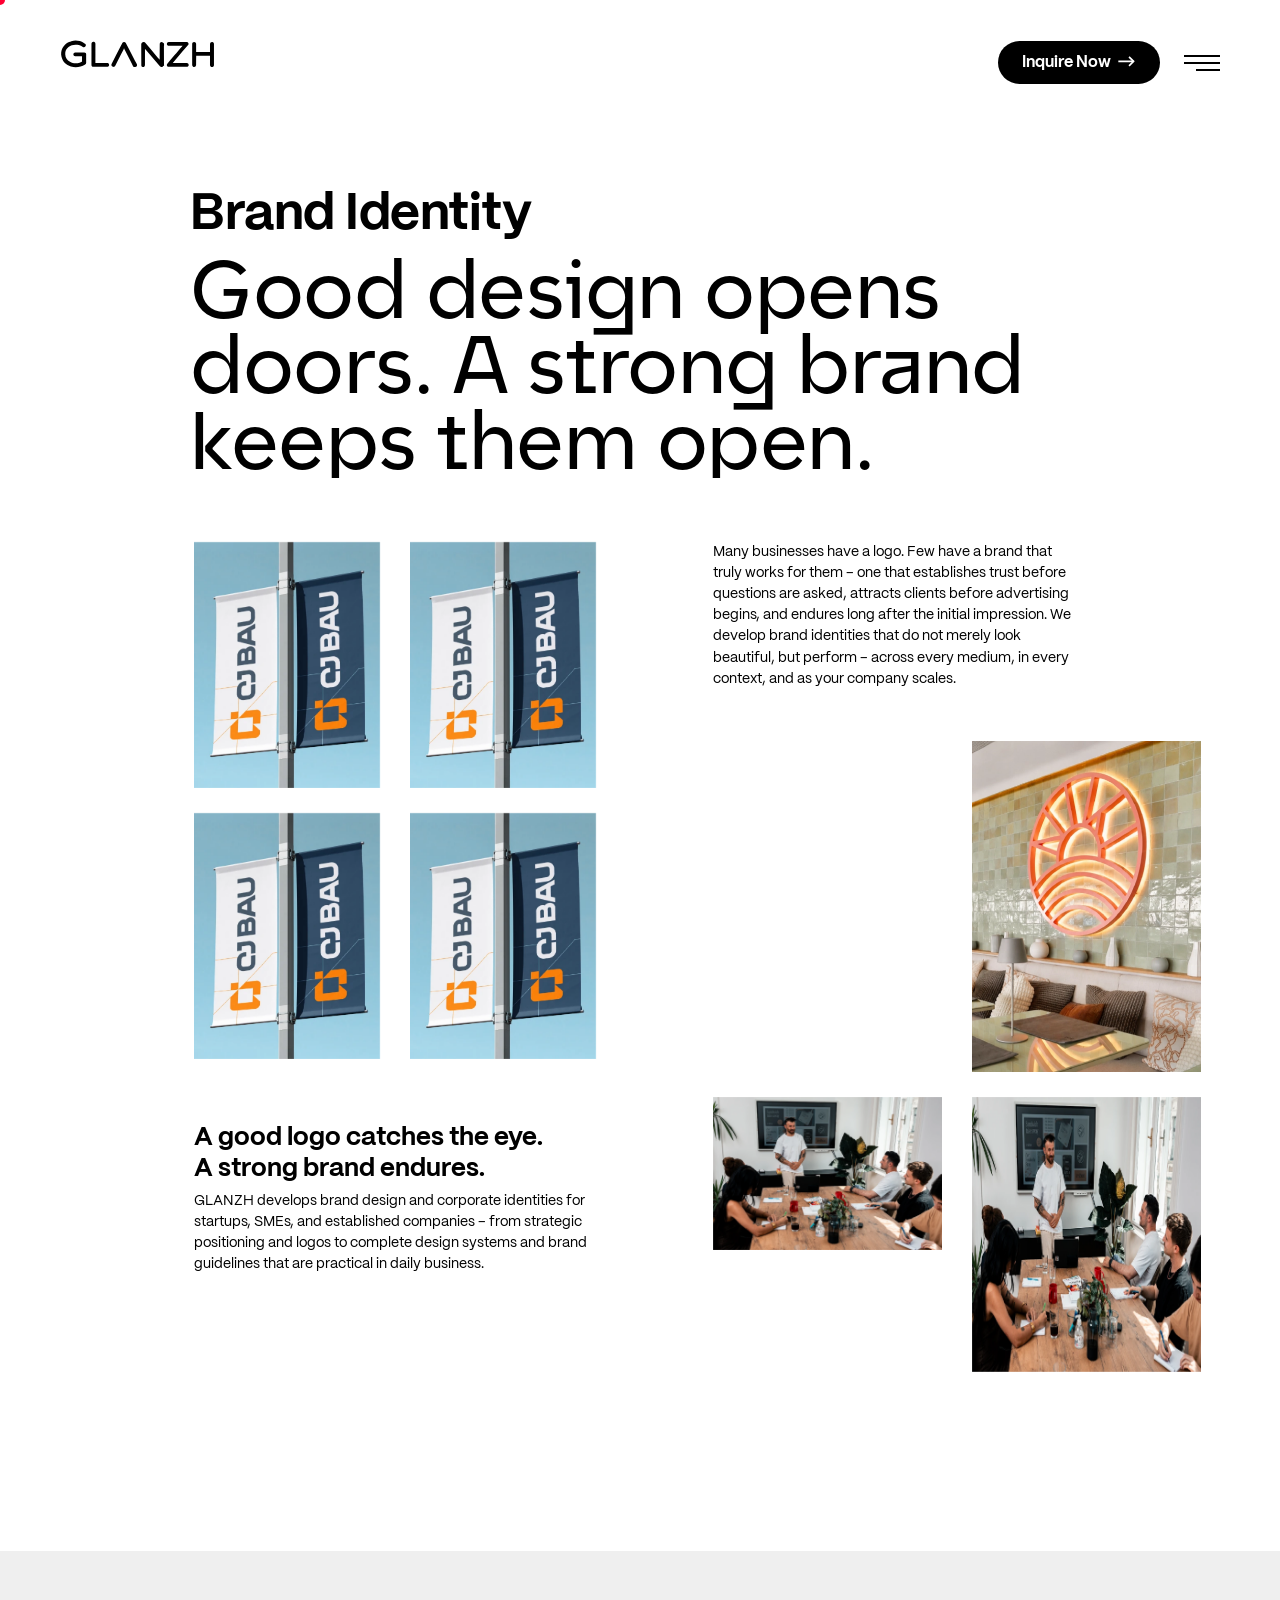
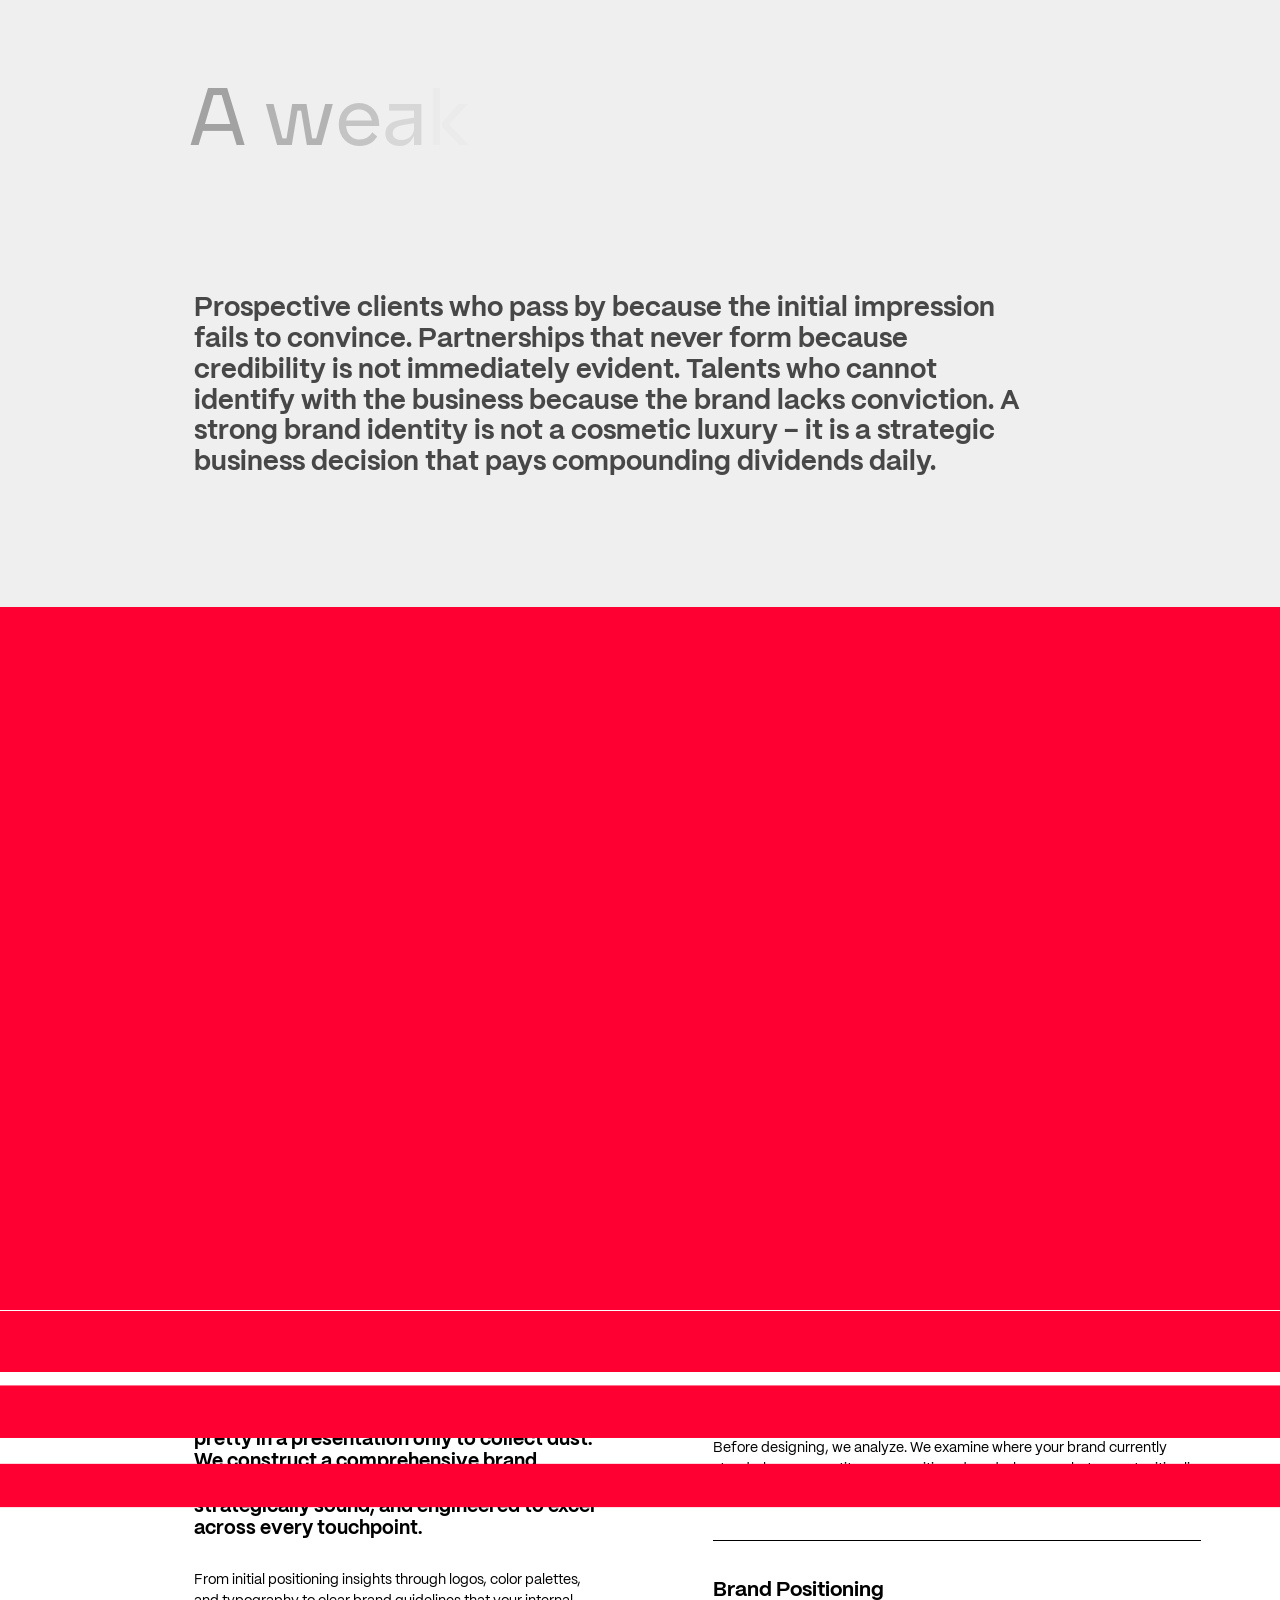
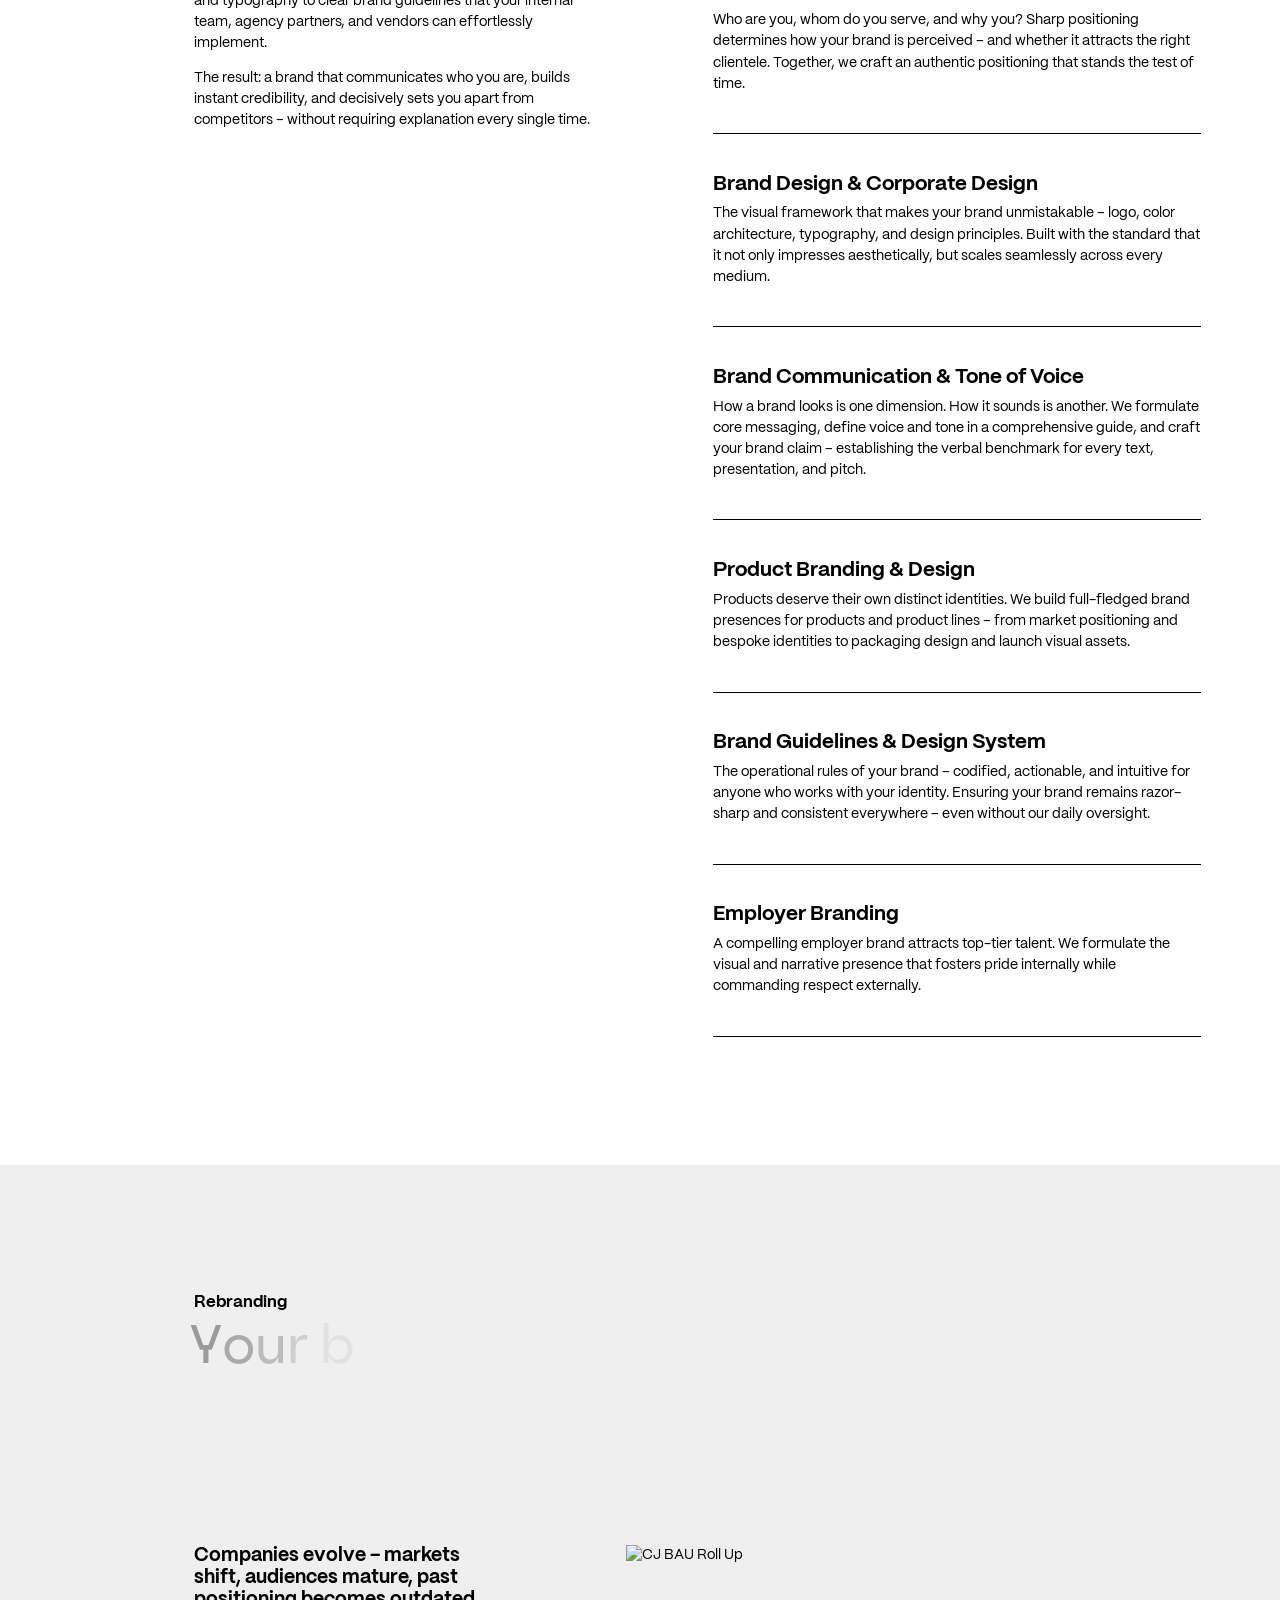
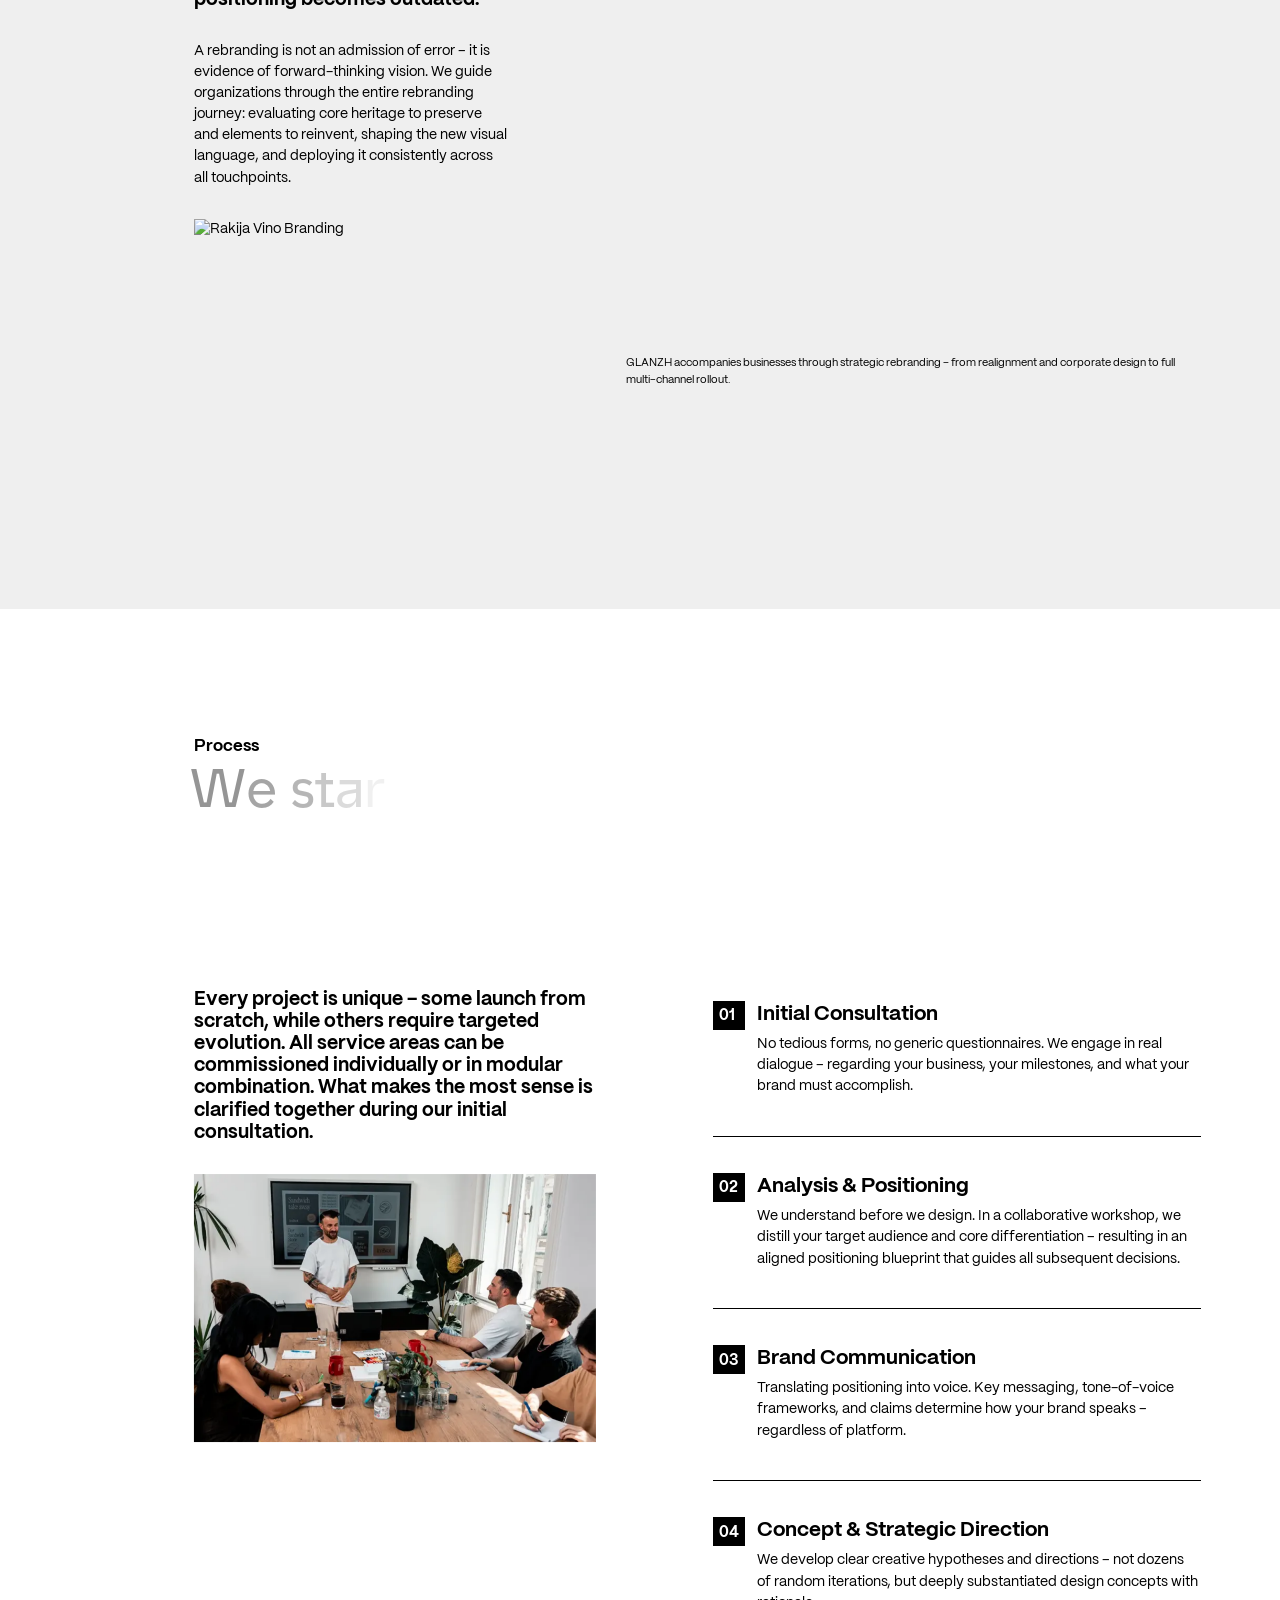
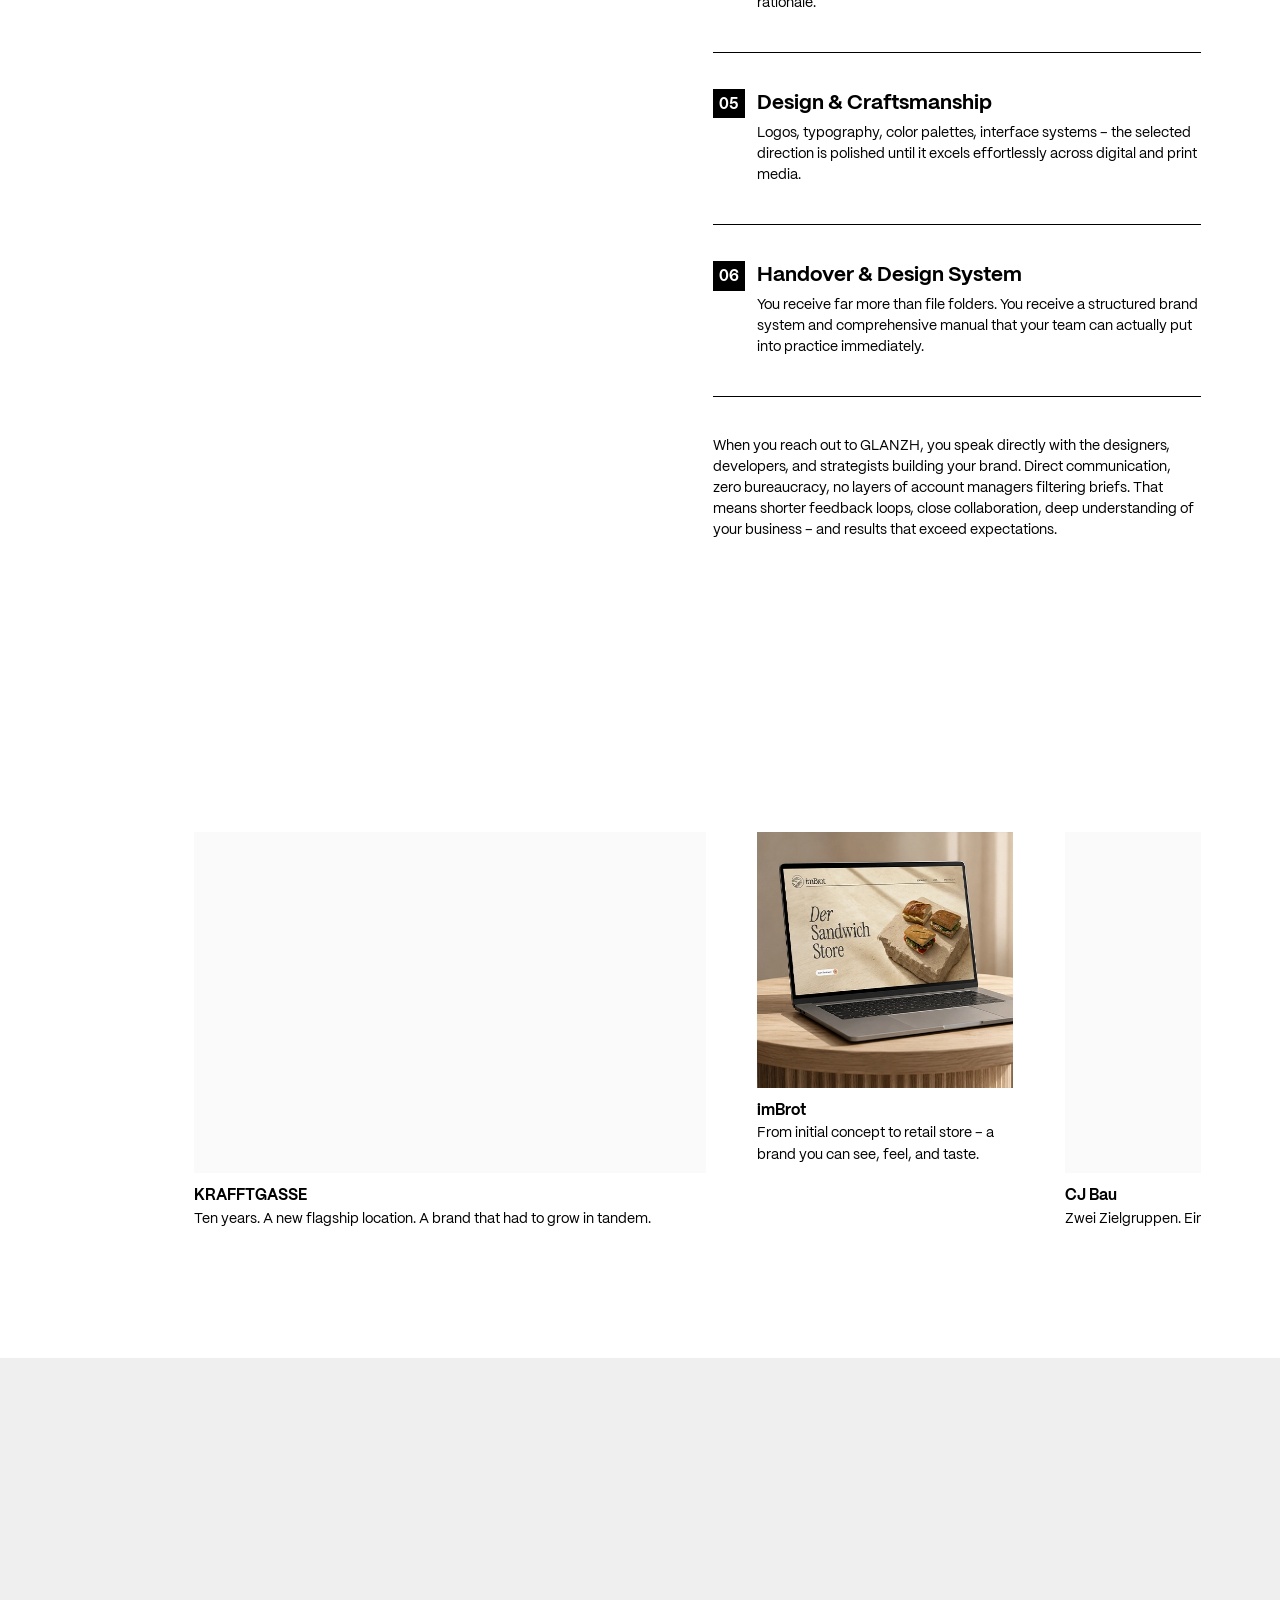
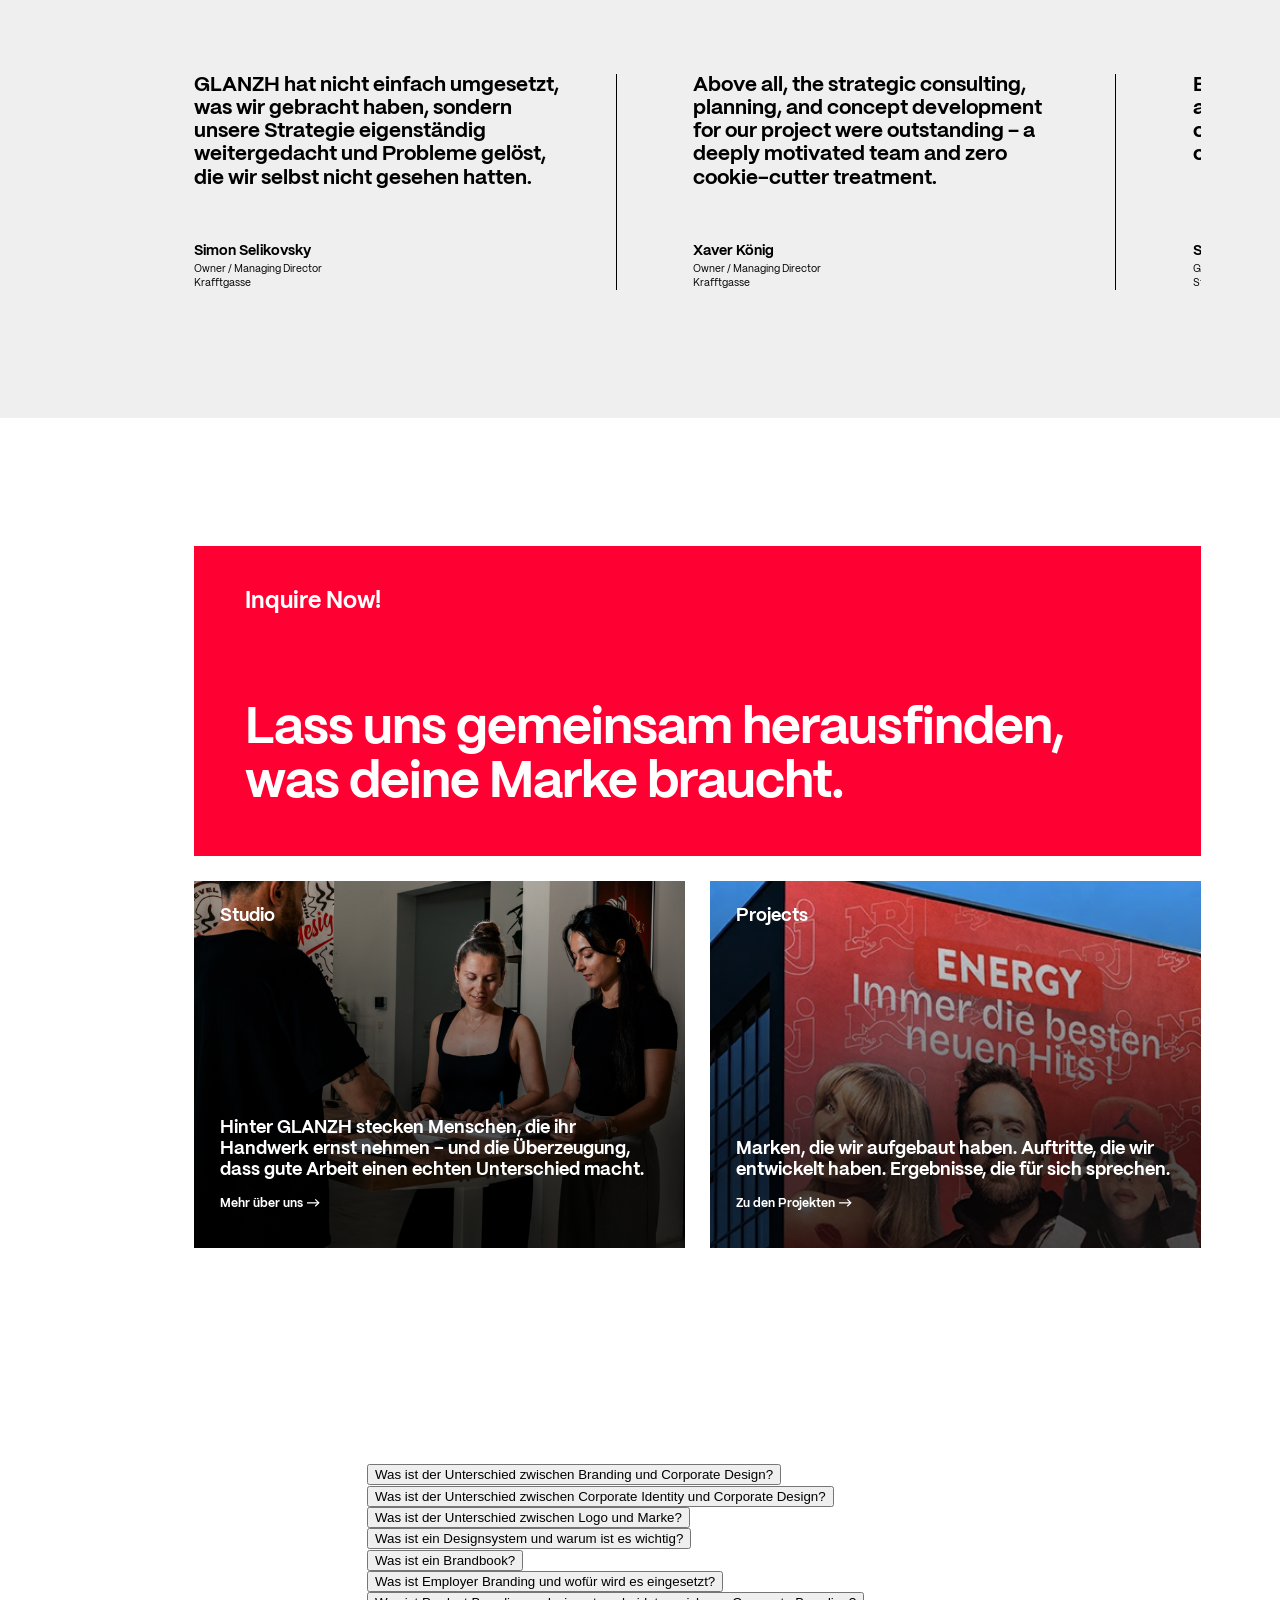
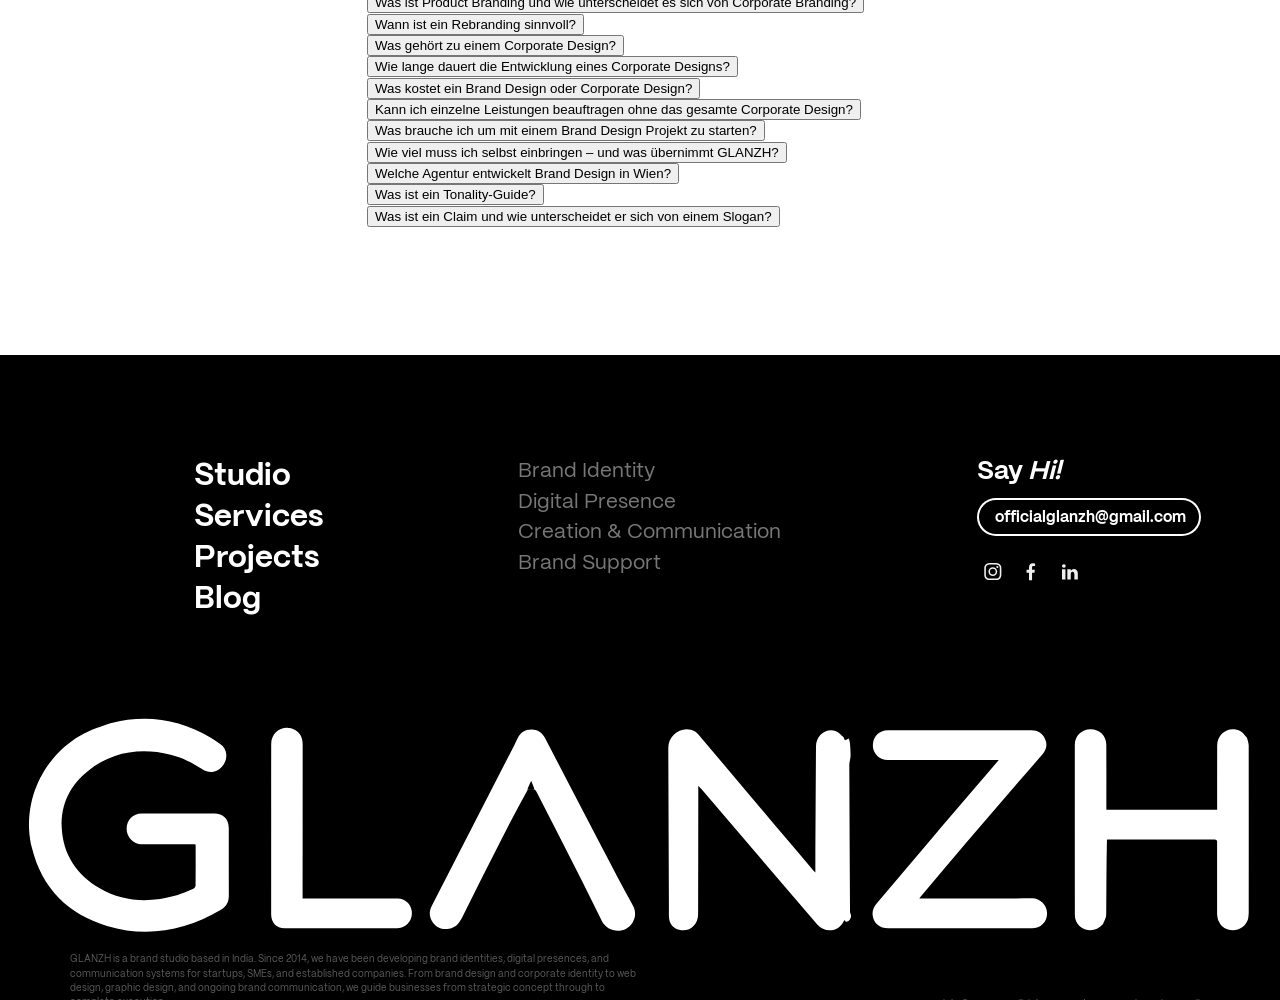
==== brand-identity/index.html @ 0a142a20 "first commit" ====
<!DOCTYPE html>
<html lang="en" class="no-js">
<head>
    <meta charset="UTF-8">
    <meta name="viewport" content="width=device-width, initial-scale=1, maximum-scale=5.0">

        <meta name='robots' content='index, follow, max-image-preview:large, max-snippet:-1, max-video-preview:-1' />
	<title>Brand Identity | Brand Studio | GLANZH</title>
	<meta name="description" content="Good design opens doors. A strong brand keeps them open. Strategic brand identity, corporate design, and positioning by GLANZH." />
	<meta property="og:locale" content="en_US" />
	<meta property="og:type" content="article" />
	<meta property="og:title" content="Brand Identity | Brand Studio | GLANZH" />
	<meta property="og:description" content="Good design opens doors. A strong brand keeps them open. Strategic brand identity, corporate design, and positioning by GLANZH." />
	<meta property="og:url" content="./" />
	<meta property="og:site_name" content="GLANZH" />
	<meta property="article:modified_time" content="2026-08-14T08:34:33+00:00" />
	<meta property="og:image" content="./" />
	<meta property="og:image:width" content="1200" />
	<meta property="og:image:height" content="675" />
	<meta property="og:image:type" content="image/jpeg" />
	<meta name="twitter:card" content="summary_large_image" />
	<script type="application/ld+json" class="yoast-schema-graph">{"@context":"https://schema.org","@graph":[{"@type":"WebSite","@id":"https://glanzh.com/#website","url":"https://glanzh.com/","name":"GLANZH Brand Studio","description":"GLANZH is a brand studio based in India developing brand identities, digital presences, and communication systems.","publisher":{"@id":"https://glanzh.com/#organization"},"inLanguage":"en"},{"@type":"Organization","@id":"https://glanzh.com/#organization","name":"GLANZH Brand Studio","url":"https://glanzh.com/","logo":{"@type":"ImageObject","inLanguage":"en","@id":"https://glanzh.com/#/schema/logo/image/","url":"https://glanzh.com/assets/images/glanzh-logo-dark.svg","contentUrl":"https://glanzh.com/assets/images/glanzh-logo-dark.svg","caption":"GLANZH Brand Studio"},"image":{"@id":"https://glanzh.com/#/schema/logo/image/"},"description":"GLANZH is a brand studio based in India developing brand identities, digital presences, and communication systems for startups, SMEs, and established companies.","email":"officialglanzh@gmail.com"}]}</script>





    <link rel="stylesheet" href="../assets/css/js_composer.min.css">
    <link rel="stylesheet" href="../assets/css/swiper-bundle.min.css">
    <link rel="stylesheet" id="dp-style-css" href="../assets/css/style.min.css" media="all" />
    <link rel="stylesheet" id="custom-style-css" href="../style.css" media="all" />
    <link rel="stylesheet" id="page-style-css" href="style.css" media="all" />
    <link rel="icon" href="../assets/images/favicon-300x300.png" sizes="32x32" />
    <link rel="icon" href="../assets/images/favicon-300x300.png" sizes="192x192" />
    <link rel="apple-touch-icon" href="../assets/images/favicon-300x300.png" />
    <meta name="msapplication-TileImage" content="../assets/images/favicon-300x300.png" />
    <meta name="author" content="GLANZH">
    <link rel="preload" href="../assets/fonts/Unytour/UnytourDisplayMedium/font.woff2" as="font" type="font/woff2" crossorigin>
    <link rel="preload" href="../assets/fonts/PPMori/PPMori-Bold.woff2" as="font" type="font/woff2" crossorigin>
</head>
<body class="page-brand-identity wpb-js-composer js-comp-ver-8.7.3 vc_responsive">

    <div class="page-transition"></div>
    <div class="preloader">
        <div class="preloader-wrapper">
            <img
                    src="../assets/images/preloader-160.gif"
                    srcset="
        ../assets/images/preloader-140.gif 140w,
        ../assets/images/preloader-160.gif 160w,
        ../assets/images/preloader-200.gif 200w,
        ../assets/images/preloader.gif 260w"
                    sizes="(max-width: 767px) 140px, (max-width: 1199px) 160px, 200px"
                    width="260"
                    height="122"
                    alt="GLANZH Logo">
        </div>
    </div>

    <div id="page">
        <div class="mouse-move"><span></span></div>
        <header>
            <div id="branding">
                <a class="logo" href="../index.html" aria-label="GLANZH Homepage">
                    <img class="logo-img logo-dark" src="../assets/images/glanzh-logo-white.svg" alt="GLANZH" style="height: 28px; width: auto; filter: invert(1);">
                    <img class="logo-img logo-light" src="../assets/images/glanzh-logo-white.svg" alt="GLANZH" style="height: 28px; width: auto; display: none;">
                </a>
            </div>
            <div class="get-in-touch">
                <a class="button" href="../contact/index.html" target="_self">
                    <span class="button-text">Inquire Now <span class="button-icon"><svg class="btn-icon" xmlns="http://www.w3.org/2000/svg" viewBox="0 0 30 18"><polyline points="18.08 2.71 24.85 9.48 18.08 16.26"></polyline><line x1="24.85" y1="9.48" x2="2" y2="9.48"></line></svg></span></span>
                    <span class="button-text-clone">Inquire Now <span class="button-icon"><svg class="btn-icon" xmlns="http://www.w3.org/2000/svg" viewBox="0 0 30 18"><polyline points="18.08 2.71 24.85 9.48 18.08 16.26"></polyline><line x1="24.85" y1="9.48" x2="2" y2="9.48"></line></svg></span></span>
                    <span class="bg-anim"></span></a>
            </div>
            <div class="canvas-navi-icon">
                <div class="canvas-navi-bar">
                    <div class="bar1"></div>
                    <div class="bar2"></div>
                    <div class="bar3"></div>
                </div>
            </div>
        </header>
        <div class="canvas-nav-overlay"></div>
<div id="canvas-nav">
    <div class="canvas-inner">
        <div class="nav-image-preview" aria-hidden="true">
            <img src="" alt="">
        </div>
        <div class="canvas-menu">
            <nav role="navigation">
                <ul id="menu-canvas" class="canvas-menu"><li id="menu-item-40" class="studio"><a href="../studio/index.html">Studio</a></li>
<li id="menu-item-39" class="services"><a href="../services/index.html">Services</a></li>
<li id="menu-item-38" class="projects"><a href="../projects/index.html">Projects</a></li>
<li id="menu-item-152" class="contact"><a href="../contact/index.html">Contact</a></li>
</ul>            </nav>
        </div>
        <div class="canvas-footer">
            <div class="links">
                <a class="text-link" href="../index.html#blog" target="_self">Blog</a>
                <a class="text-link" href="../contact/index.html" target="_self">Careers</a>
                <a class="text-link" href="../faq/index.html" target="_self">FAQ</a>
            </div>
                    <div class="social-icons ">
                                                            <a class="instagram" href="https://www.instagram.com/" target="_blank" rel="noopener noreferrer"

                       aria-label="Follow on Instagram"><svg xmlns="http://www.w3.org/2000/svg" viewBox="0 0 24 24"><path d="M20,8.46a6.06,6.06,0,0,0-.37-1.94,4,4,0,0,0-.93-1.42,3.83,3.83,0,0,0-1.42-.92A5.77,5.77,0,0,0,15.3,3.8c-.85,0-1.12,0-3.3,0s-2.44,0-3.29,0a6.19,6.19,0,0,0-2,.37,4,4,0,0,0-1.41.93,3.9,3.9,0,0,0-.93,1.41,6.12,6.12,0,0,0-.37,1.94c0,.86,0,1.13,0,3.3s0,2.45,0,3.3A5.8,5.8,0,0,0,4.42,17a3.85,3.85,0,0,0,.93,1.42,3.87,3.87,0,0,0,1.41.92,5.82,5.82,0,0,0,1.94.38c.86,0,1.13,0,3.3,0s2.44,0,3.3,0a5.82,5.82,0,0,0,1.94-.38A4.09,4.09,0,0,0,19.58,17,5.85,5.85,0,0,0,20,15.05c0-.85.05-1.12.05-3.3S20,9.31,20,8.46ZM18.52,15a4.44,4.44,0,0,1-.28,1.48A2.65,2.65,0,0,1,16.72,18a4.44,4.44,0,0,1-1.48.28c-.85,0-1.1.05-3.23.05s-2.39,0-3.24-.05A4.44,4.44,0,0,1,7.29,18a2.42,2.42,0,0,1-.92-.59,2.66,2.66,0,0,1-.6-.92A4.33,4.33,0,0,1,5.5,15c0-.84,0-1.09,0-3.23s0-2.39,0-3.23A4.39,4.39,0,0,1,5.77,7,2.69,2.69,0,0,1,7.29,5.53a4.52,4.52,0,0,1,1.49-.28c.84,0,1.09,0,3.23,0s2.39,0,3.23,0a4.58,4.58,0,0,1,1.49.28,2.41,2.41,0,0,1,.91.6,2.41,2.41,0,0,1,.6.91,4.58,4.58,0,0,1,.28,1.49c0,.84,0,1.1,0,3.23S18.55,14.15,18.52,15Z"/><path d="M12,7.64a4.11,4.11,0,1,0,4.11,4.11A4.12,4.12,0,0,0,12,7.64Zm0,6.78a2.67,2.67,0,1,1,2.67-2.67A2.66,2.66,0,0,1,12,14.42Z"/><path d="M17.24,7.48a1,1,0,1,1-1-1A1,1,0,0,1,17.24,7.48Z"/></svg><span>instagram</span></a>
                                                                <a class="facebook" href="https://www.facebook.com/" target="_blank" rel="noopener noreferrer"

                       aria-label="Follow on Facebook"><svg xmlns="http://www.w3.org/2000/svg" viewBox="0 0 24 24"><path d="M14.54,6.66H16V4.11A20.39,20.39,0,0,0,13.87,4c-2.1,0-3.55,1.32-3.55,3.76V10H8v2.84h2.32V20h2.85V12.84H15.4L15.76,10H13.17V8c0-.82.22-1.38,1.37-1.38Z"/></svg><span>facebook</span></a>
                                                                                                                        <a class="linkedin" href="https://www.linkedin.com/" target="_blank" rel="noopener noreferrer"

                       aria-label="Follow on LinkedIn"><svg xmlns="http://www.w3.org/2000/svg" viewBox="0 0 24 24"><path d="M6.32,4.83a1.67,1.67,0,1,0,0,3.34h0a1.68,1.68,0,1,0,0-3.34Z"/><path d="M4.69,9.49H7.91v9.68H4.69Z"/><path d="M15.8,9.27a4,4,0,0,0-2.9,1.63V9.49H9.68v9.68H12.9v-5.4A2.13,2.13,0,0,1,13,13a1.75,1.75,0,0,1,1.65-1.17c1.16,0,1.62.88,1.62,2.18v5.18H19.5V13.62C19.5,10.65,17.91,9.27,15.8,9.27Z"/></svg><span>linkedin</span></a>
                                                                </div>
                </div>
    </div>
</div>




    <main id="main">

        <div class="vc_row wpb_row vc_row-fluid section more-pt pb-0"><div class="wpb_column vc_column_container vc_col-sm-12"><div class="vc_column-inner"><div class="wpb_wrapper"><div class="vc_row wpb_row vc_inner vc_row-fluid"><div class="wpb_column vc_column_container vc_col-sm-12"><div class="vc_column-inner"><div class="wpb_wrapper"><div class="heading-wrapper display mb-1 line-reveal "><h1 class="title">Brand Identity</h1></div><div class="heading-wrapper display line-reveal "><h2 class="title">Good design opens doors. A strong brand keeps them open.</h2></div></div></div></div></div></div></div></div></div><div class="vc_row wpb_row vc_row-fluid section pt-5"><div class="vc_col-md-push-6 mb-4 wpb_column vc_column_container vc_col-sm-12 vc_col-md-6"><div class="vc_column-inner"><div class="wpb_wrapper"><div class="vc_row wpb_row vc_inner vc_row-fluid"><div class="wpb_column vc_column_container vc_col-sm-9"><div class="vc_column-inner"><div class="wpb_wrapper">
	<div class="wpb_text_column wpb_content_element wpb_animate_when_almost_visible wpb_fadeIn fadeIn mb-4" >
		<div class="wpb_wrapper">
			<p>Many businesses have a logo. Few have a brand that truly works for them – one that establishes trust before questions are asked, attracts clients before advertising begins, and endures long after the initial impression. We develop brand identities that do not merely look beautiful, but perform – across every medium, in every context, and as your company scales.</p>

		</div>
	</div>
</div></div></div></div><div class="vc_row wpb_row vc_inner vc_row-fluid"><div class="wpb_column vc_column_container vc_col-sm-6 vc_col-lg-6 vc_col-md-6 vc_col-xs-6"><div class="vc_column-inner"><div class="wpb_wrapper">
	<div  class="wpb_single_image wpb_content_element vc_align_left wpb_content_element wpb_animate_when_almost_visible wpb_fadeIn fadeIn">
		
		<figure class="wpb_wrapper vc_figure">
			<div class="vc_single_image-wrapper   vc_box_border_grey"><img fetchpriority="high" decoding="async" width="605" height="800" src="../assets/images/niki_slider-1-605x800.webp" class="vc_single_image-img attachment-medium" alt="Niki am Hafen Lokal" title="Niki am Hafen Lokal" srcset="../assets/images/niki_slider-1-605x800.webp 605w, ../assets/images/niki_slider-1.webp 650w" sizes="(max-width: 767px) 100vw, 50vw" /></div>
		</figure>
	</div>
</div></div></div><div class="wpb_column vc_column_container vc_col-sm-6 vc_col-xs-6"><div class="vc_column-inner"><div class="wpb_wrapper">
	<div  class="wpb_single_image wpb_content_element vc_align_left wpb_content_element wpb_animate_when_almost_visible wpb_fadeIn fadeIn">
		
		<figure class="wpb_wrapper vc_figure">
			<div class="vc_single_image-wrapper   vc_box_border_grey"><img decoding="async" width="605" height="800" src="../assets/images/niki-random-2-3-605x800.webp" class="vc_single_image-img attachment-medium" alt="Niki Symbol Wand" title="Niki Symbol Wand" srcset="../assets/images/niki-random-2-3-605x800.webp 605w, ../assets/images/niki-random-2-3.webp 650w" sizes="(max-width: 767px) 100vw, 50vw" /></div>
		</figure>
	</div>
</div></div></div></div><div class="vc_row wpb_row vc_inner vc_row-fluid pt25 vc_row-o-equal-height vc_row-flex"><div class="wpb_column vc_column_container vc_col-sm-6 vc_col-xs-6"><div class="vc_column-inner"><div class="wpb_wrapper">
	<div  class="wpb_single_image wpb_content_element vc_align_left wpb_content_element wpb_animate_when_almost_visible wpb_fadeIn fadeIn">
		
		<figure class="wpb_wrapper vc_figure">
			<div class="vc_single_image-wrapper   vc_box_border_grey"><img decoding="async" width="667" height="800" src="../assets/images/split90-667x800.webp" class="vc_single_image-img attachment-medium" alt="Niki Opening Soon" title="Niki Opening Soon" srcset="../assets/images/split90-667x800.webp 667w, ../assets/images/split90-768x922.webp 768w, ../assets/images/split90.webp 850w" sizes="(max-width: 767px) 100vw, 50vw" /></div>
		</figure>
	</div>
</div></div></div><div class="wpb_column vc_column_container vc_col-sm-6 vc_col-xs-6"><div class="vc_column-inner"><div class="wpb_wrapper">
	<div  class="wpb_single_image wpb_content_element vc_align_left wpb_content_element wpb_animate_when_almost_visible wpb_fadeIn fadeIn">
		
		<figure class="wpb_wrapper vc_figure">
			<div class="vc_single_image-wrapper   vc_box_border_grey"><img loading="lazy" decoding="async" width="667" height="800" src="../assets/images/split-667x800.webp" class="vc_single_image-img attachment-medium" alt="Niki am Hafen Speisekarte" title="Niki am Hafen Speisekarte" srcset="../assets/images/split-667x800.webp 667w, ../assets/images/split-768x922.webp 768w, ../assets/images/split.webp 850w" sizes="auto, (max-width: 767px) 100vw, 50vw" /></div>
		</figure>
	</div>
</div></div></div></div></div></div></div><div class="vc_col-md-pull-6 wpb_column vc_column_container vc_col-sm-12 vc_col-md-5"><div class="vc_column-inner"><div class="wpb_wrapper"><div class="vc_row wpb_row vc_inner vc_row-fluid"><div class="wpb_column vc_column_container vc_col-sm-6 vc_col-lg-6 vc_col-md-6 vc_col-xs-6"><div class="vc_column-inner"><div class="wpb_wrapper">
	<div  class="wpb_single_image wpb_content_element vc_align_left wpb_content_element wpb_animate_when_almost_visible wpb_fadeIn fadeIn">
		
		<figure class="wpb_wrapper vc_figure">
			<div class="vc_single_image-wrapper   vc_box_border_grey"><img loading="lazy" decoding="async" width="605" height="800" src="../assets/images/cj-slider-1-3-605x800.webp" class="vc_single_image-img attachment-medium" alt="CJ BAU Post Bauwerk" title="CJ BAU Post Bauwerk" srcset="../assets/images/cj-slider-1-3-605x800.webp 605w, ../assets/images/cj-slider-1-3.webp 650w" sizes="auto, (max-width: 767px) 100vw, 50vw" /></div>
		</figure>
	</div>
</div></div></div><div class="wpb_column vc_column_container vc_col-sm-6 vc_col-lg-6 vc_col-md-6 vc_col-xs-6"><div class="vc_column-inner"><div class="wpb_wrapper">
	<div  class="wpb_single_image wpb_content_element vc_align_left wpb_content_element wpb_animate_when_almost_visible wpb_fadeIn fadeIn">
		
		<figure class="wpb_wrapper vc_figure">
			<div class="vc_single_image-wrapper   vc_box_border_grey"><img loading="lazy" decoding="async" width="605" height="800" src="../assets/images/cj-slider-1-4-605x800.webp" class="vc_single_image-img attachment-medium" alt="CJ BAU Flaggen" title="CJ BAU Flaggen" srcset="../assets/images/cj-slider-1-4-605x800.webp 605w, ../assets/images/cj-slider-1-4.webp 650w" sizes="auto, (max-width: 767px) 100vw, 50vw" /></div>
		</figure>
	</div>
</div></div></div></div><div class="vc_row wpb_row vc_inner vc_row-fluid pt25"><div class="wpb_column vc_column_container vc_col-sm-6 vc_col-lg-6 vc_col-md-6 vc_col-xs-6"><div class="vc_column-inner"><div class="wpb_wrapper">
	<div  class="wpb_single_image wpb_content_element vc_align_left wpb_content_element wpb_animate_when_almost_visible wpb_fadeIn fadeIn">
		
		<figure class="wpb_wrapper vc_figure">
			<div class="vc_single_image-wrapper   vc_box_border_grey"><img loading="lazy" decoding="async" width="605" height="800" src="../assets/images/cj-slider-1-1-605x800.webp" class="vc_single_image-img attachment-medium" alt="CJ BAU Post Raum" title="CJ BAU Post Raum" srcset="../assets/images/cj-slider-1-1-605x800.webp 605w, ../assets/images/cj-slider-1-1.webp 650w" sizes="auto, (max-width: 767px) 100vw, 50vw" /></div>
		</figure>
	</div>
</div></div></div><div class="wpb_column vc_column_container vc_col-sm-6 vc_col-lg-6 vc_col-md-6 vc_col-xs-6"><div class="vc_column-inner"><div class="wpb_wrapper">
	<div  class="wpb_single_image wpb_content_element vc_align_left wpb_content_element wpb_animate_when_almost_visible wpb_fadeIn fadeIn">
		
		<figure class="wpb_wrapper vc_figure">
			<div class="vc_single_image-wrapper   vc_box_border_grey"><img loading="lazy" decoding="async" width="605" height="800" src="../assets/images/cj-slider-1-5-605x800.webp" class="vc_single_image-img attachment-medium" alt="CJ BAU Post Zuhause" title="CJ BAU Post Zuhause" srcset="../assets/images/cj-slider-1-5-605x800.webp 605w, ../assets/images/cj-slider-1-5.webp 650w" sizes="auto, (max-width: 767px) 100vw, 50vw" /></div>
		</figure>
	</div>
</div></div></div></div>
	<div class="wpb_text_column wpb_content_element wpb_animate_when_almost_visible wpb_fadeIn fadeIn mt-5" >
		<div class="wpb_wrapper">
			<h3>A good logo catches the eye.<br />A strong brand endures.</h3>
<p>GLANZH develops brand design and corporate identities for startups, SMEs, and established companies – from strategic positioning and logos to complete design systems and brand guidelines that are practical in daily business.</p>

		</div>
	</div>
</div></div></div></div><div class="vc_row wpb_row vc_row-fluid section bg-lightgray"><div class="wpb_column vc_column_container vc_col-sm-12"><div class="vc_column-inner"><div class="wpb_wrapper"><div class="vc_row wpb_row vc_inner vc_row-fluid"><div class="wpb_column vc_column_container vc_col-sm-12 vc_col-md-10"><div class="vc_column-inner"><div class="wpb_wrapper"><div class="heading-wrapper  stagger  wpb_animate_when_almost_visible wpb_fadeIn fadeIn"><h2 class="title">A weak brand costs more than you think.</h2></div>
	<div class="wpb_text_column wpb_content_element wpb_animate_when_almost_visible wpb_fadeIn fadeIn p-large mt-5" >
		<div class="wpb_wrapper">
			<p>Prospective clients who pass by because the initial impression fails to convince. Partnerships that never form because credibility is not immediately evident. Talents who cannot identify with the business because the brand lacks conviction. A strong brand identity is not a cosmetic luxury – it is a strategic business decision that pays compounding dividends daily.</p>

		</div>
	</div>
</div></div></div></div></div></div></div></div><div data-vc-full-width="true" data-vc-full-width-temp="true" data-vc-full-width-init="false" class="vc_row wpb_row vc_row-fluid section pt0 pb0 light striped-bg vc_row-o-content-middle vc_row-flex"><div class="wpb_column vc_column_container vc_col-sm-12"><div class="vc_column-inner"><div class="wpb_wrapper"><div class="heading-wrapper  line-reveal "><h2 class="title">A brand identity that endures. <br>Today and as you grow.</h2></div></div></div></div></div><div class="vc_row-full-width vc_clearfix"></div><div class="vc_row wpb_row vc_row-fluid section pt0 mt-100"><div class="wpb_column vc_column_container vc_col-sm-12"><div class="vc_column-inner"><div class="wpb_wrapper"><div class="vc_row wpb_row vc_inner vc_row-fluid"><div class="sticky wpb_column vc_column_container vc_col-sm-12 vc_col-md-5"><div class="vc_column-inner"><div class="wpb_wrapper">
	<div class="wpb_text_column wpb_content_element wpb_animate_when_almost_visible wpb_fadeIn fadeIn p-medium" >
		<div class="wpb_wrapper">
			<p>We never design a logo that simply looks pretty in a presentation only to collect dust. We construct a comprehensive brand design system – visually distinct, strategically sound, and engineered to excel across every touchpoint.</p>

		</div>
	</div>

	<div class="wpb_text_column wpb_content_element wpb_animate_when_almost_visible wpb_fadeIn fadeIn" >
		<div class="wpb_wrapper">
			<p>From initial positioning insights through logos, color palettes, and typography to clear brand guidelines that your internal team, agency partners, and vendors can effortlessly implement.</p>
<p>The result: a brand that communicates who you are, builds instant credibility, and decisively sets you apart from competitors – without requiring explanation every single time.</p>

		</div>
	</div>
</div></div></div><div class="smaller wpb_column vc_column_container vc_col-sm-12 vc_col-md-offset-1 vc_col-md-6 vc_col-sm-offset-0"><div class="vc_column-inner"><div class="wpb_wrapper">
	<div class="wpb_text_column wpb_content_element divider-list" >
		<div class="wpb_wrapper">
			<ul>
<li>
<h3>Brand Analysis &amp; Strategy</h3>
<p>Before designing, we analyze. We examine where your brand currently stands, how competitors are positioned, and where market opportunities lie. The outcome is a distinct strategic foundation for everything that follows.</p></li>
<li>
<h3>Brand Positioning</h3>
<p>Who are you, whom do you serve, and why you? Sharp positioning determines how your brand is perceived – and whether it attracts the right clientele. Together, we craft an authentic positioning that stands the test of time.</p></li>
<li>
<h3>Brand Design &amp; Corporate Design</h3>
<p>The visual framework that makes your brand unmistakable – logo, color architecture, typography, and design principles. Built with the standard that it not only impresses aesthetically, but scales seamlessly across every medium.</p></li>
<li>
<h3>Brand Communication &amp; Tone of Voice</h3>
<p>How a brand looks is one dimension. How it sounds is another. We formulate core messaging, define voice and tone in a comprehensive guide, and craft your brand claim – establishing the verbal benchmark for every text, presentation, and pitch.</p></li>
<li>
<h3>Product Branding &amp; Design</h3>
<p>Products deserve their own distinct identities. We build full-fledged brand presences for products and product lines – from market positioning and bespoke identities to packaging design and launch visual assets.</p></li>
<li>
<h3>Brand Guidelines &amp; Design System</h3>
<p>The operational rules of your brand – codified, actionable, and intuitive for anyone who works with your identity. Ensuring your brand remains razor-sharp and consistent everywhere – even without our daily oversight.</p></li>
<li>
<h3>Employer Branding</h3>
<p>A compelling employer brand attracts top-tier talent. We formulate the visual and narrative presence that fosters pride internally while commanding respect externally.</p></li>
</ul>

		</div>
	</div>
</div></div></div></div></div></div></div></div><div class="vc_row wpb_row vc_row-fluid section bg-lightgray"><div class="wpb_column vc_column_container vc_col-sm-12"><div class="vc_column-inner"><div class="wpb_wrapper"><div class="vc_row wpb_row vc_inner vc_row-fluid"><div class="mb-3 wpb_column vc_column_container vc_col-sm-12 vc_col-md-8"><div class="vc_column-inner"><div class="wpb_wrapper"><div class="heading-wrapper smaller stagger "><span class="topline">Rebranding</span><h2 class="title">Your brand has a story. We write the next chapter.</h2></div></div></div></div></div><div class="vc_row wpb_row vc_inner vc_row-fluid mt-3"><div class="mb-4 wpb_column vc_column_container vc_col-sm-12 vc_col-md-4"><div class="vc_column-inner"><div class="wpb_wrapper">
	<div class="wpb_text_column wpb_content_element wpb_animate_when_almost_visible wpb_fadeIn fadeIn p-medium" >
		<div class="wpb_wrapper">
			<p>Companies evolve – markets shift, audiences mature, past positioning becomes outdated.</p>

		</div>
	</div>

	<div class="wpb_text_column wpb_content_element wpb_animate_when_almost_visible wpb_fadeIn fadeIn" >
		<div class="wpb_wrapper">
			<p>A rebranding is not an admission of error – it is evidence of forward-thinking vision. We guide organizations through the entire rebranding journey: evaluating core heritage to preserve and elements to reinvent, shaping the new visual language, and deploying it consistently across all touchpoints.</p>

		</div>
	</div>

	<div  class="wpb_single_image wpb_content_element vc_align_left wpb_content_element wpb_animate_when_almost_visible wpb_fadeIn fadeIn">
		
		<figure class="wpb_wrapper vc_figure">
			<div class="vc_single_image-wrapper   vc_box_border_grey"><img loading="lazy" decoding="async" width="1030" height="690" src="../assets/images/rakija_vino_thumbnail_large.webp" class="vc_single_image-img attachment-full" alt="Rakija Vino Branding" title="Rakija Vino Branding" srcset="../assets/images/rakija_vino_thumbnail_large.webp 1030w, ../assets/images/rakija_vino_thumbnail_large-800x536.webp 800w, ../assets/images/rakija_vino_thumbnail_large-768x514.webp 768w" sizes="auto, (max-width: 767px) 100vw, 50vw" /></div>
		</figure>
	</div>
</div></div></div><div class="wpb_column vc_column_container vc_col-sm-12 vc_col-md-offset-1 vc_col-md-7 vc_col-sm-offset-0"><div class="vc_column-inner"><div class="wpb_wrapper">
	<div  class="wpb_single_image wpb_content_element vc_align_left wpb_content_element wpb_animate_when_almost_visible wpb_fadeIn fadeIn">
		
		<figure class="wpb_wrapper vc_figure">
			<div class="vc_single_image-wrapper   vc_box_border_grey"><img loading="lazy" decoding="async" width="1300" height="860" src="../assets/images/cj-slider-2-2.webp" class="vc_single_image-img attachment-full" alt="CJ BAU Roll Up" title="CJ BAU Roll Up" srcset="../assets/images/cj-slider-2-2.webp 1300w, ../assets/images/cj-slider-2-2-800x529.webp 800w, ../assets/images/cj-slider-2-2-768x508.webp 768w" sizes="auto, (max-width: 767px) 100vw, 50vw" /></div>
		</figure>
	</div>

	<div class="wpb_text_column wpb_content_element wpb_animate_when_almost_visible wpb_fadeIn fadeIn p-small" >
		<div class="wpb_wrapper">
			<p>GLANZH accompanies businesses through strategic rebranding – from realignment and corporate design to full multi-channel rollout.</p>

		</div>
	</div>
</div></div></div></div></div></div></div></div><div class="vc_row wpb_row vc_row-fluid section"><div class="wpb_column vc_column_container vc_col-sm-12"><div class="vc_column-inner"><div class="wpb_wrapper"><div class="vc_row wpb_row vc_inner vc_row-fluid"><div class="mb-3 wpb_column vc_column_container vc_col-sm-12 vc_col-md-10"><div class="vc_column-inner"><div class="wpb_wrapper"><div class="heading-wrapper smaller stagger "><span class="topline">Process</span><h2 class="title">We start where you stand. <br>As simple as possible. <br>As thorough as necessary.</h2></div></div></div></div></div><div class="vc_row wpb_row vc_inner vc_row-fluid mt-3"><div class="sticky wpb_column vc_column_container vc_col-sm-12 vc_col-md-5"><div class="vc_column-inner"><div class="wpb_wrapper">
	<div class="wpb_text_column wpb_content_element wpb_animate_when_almost_visible wpb_fadeIn fadeIn p-medium" >
		<div class="wpb_wrapper">
			<p>Every project is unique – some launch from scratch, while others require targeted evolution. All service areas can be commissioned individually or in modular combination. What makes the most sense is clarified together during our initial consultation.</p>

		</div>
	</div>

	<div  class="wpb_single_image wpb_content_element vc_align_left wpb_content_element">
		
		<figure class="wpb_wrapper vc_figure">
			<div class="vc_single_image-wrapper   vc_box_border_grey"><img loading="lazy" decoding="async" width="800" height="534" src="../assets/images/start-about-2-2-800x534.webp" class="vc_single_image-img attachment-medium" alt="GLANZH About" title="GLANZH About" srcset="../assets/images/start-about-2-2-800x534.webp 800w, ../assets/images/start-about-2-2-768x512.webp 768w, ../assets/images/start-about-2-2.webp 1000w" sizes="auto, (max-width: 767px) 100vw, 50vw" /></div>
		</figure>
	</div>
</div></div></div><div class="smaller wpb_column vc_column_container vc_col-sm-12 vc_col-md-offset-1 vc_col-md-6 vc_col-sm-offset-0"><div class="vc_column-inner"><div class="wpb_wrapper">
	<div class="wpb_text_column wpb_content_element divider-list leading-zero" >
		<div class="wpb_wrapper">
			<ol>
<li>
<h3>Initial Consultation</h3>
<p>No tedious forms, no generic questionnaires. We engage in real dialogue – regarding your business, your milestones, and what your brand must accomplish.</p></li>
<li>
<h3>Analysis &amp; Positioning</h3>
<p>We understand before we design. In a collaborative workshop, we distill your target audience and core differentiation – resulting in an aligned positioning blueprint that guides all subsequent decisions.</p></li>
<li>
<h3>Brand Communication</h3>
<p>Translating positioning into voice. Key messaging, tone-of-voice frameworks, and claims determine how your brand speaks – regardless of platform.</p></li>
<li>
<h3>Concept &amp; Strategic Direction</h3>
<p>We develop clear creative hypotheses and directions – not dozens of random iterations, but deeply substantiated design concepts with rationale.</p></li>
<li>
<h3>Design &amp; Craftsmanship</h3>
<p>Logos, typography, color palettes, interface systems – the selected direction is polished until it excels effortlessly across digital and print media.</p></li>
<li>
<h3>Handover &amp; Design System</h3>
<p>You receive far more than file folders. You receive a structured brand system and comprehensive manual that your team can actually put into practice immediately.</p></li>
</ol>

		</div>
	</div>

	<div class="wpb_text_column wpb_content_element wpb_animate_when_almost_visible wpb_fadeIn fadeIn mt-3" >
		<div class="wpb_wrapper">
			<p>When you reach out to GLANZH, you speak directly with the designers, developers, and strategists building your brand. Direct communication, zero bureaucracy, no layers of account managers filtering briefs. That means shorter feedback loops, close collaboration, deep understanding of your business – and results that exceed expectations.</p>

		</div>
	</div>
</div></div></div></div></div></div></div></div><div data-vc-full-width="true" data-vc-full-width-temp="true" data-vc-full-width-init="false" class="vc_row wpb_row vc_row-fluid section pt0"><div class="wpb_column vc_column_container vc_col-sm-12"><div class="vc_column-inner"><div class="wpb_wrapper"><div class="vc_row wpb_row vc_inner vc_row-fluid"><div class="wpb_column vc_column_container vc_col-sm-12 vc_col-md-8"><div class="vc_column-inner"><div class="wpb_wrapper"><div class="heading-wrapper smaller line-reveal "><h2 class="title">Every project has a story. Here are the results.</></div></div></div></div></div><div class="projekte-slider mt-5 wpb_animate_when_almost_visible wpb_fadeIn fadeIn">
                <div class="swiper-wrapper">
<div id="post-3786" class="post projekt swiper-slide  large-box">
    <div class="post-image">
        <img width="1030" height="690" src="../assets/images/kg-tbn-large-1.webp" class="attachment-full size-full" alt="Krafftgasse Webdesign Desktop" decoding="async" loading="lazy" sizes="auto, (max-width: 767px) 85vw, 33vw" srcset="../assets/images/kg-tbn-large-1.webp 1030w, ../assets/images/kg-tbn-large-1-800x536.webp 800w, ../assets/images/kg-tbn-large-1-768x514.webp 768w" />    </div>
    <div class="post-content">
        <a class="title" href="./" target="_self">
            <h3>KRAFFTGASSE</h3>
            <p>Ten years. A new flagship location. A brand that had to grow in tandem.</p>
        </a>
    </div>
</div>

<div id="post-392" class="post projekt swiper-slide ">
    <div class="post-image">
        <img width="500" height="500" src="../assets/images/imbrot-tbn-small-2.webp" class="attachment-full size-full" alt="imBrot tbn small" decoding="async" loading="lazy" sizes="auto, (max-width: 767px) 85vw, 33vw" srcset="../assets/images/imbrot-tbn-small-2.webp 500w, ../assets/images/imbrot-tbn-small-2-300x300.webp 300w" />    </div>
    <div class="post-content">
        <a class="title" href="./" target="_self">
            <h3>imBrot</h3>
            <p>From initial concept to retail store – a brand you can see, feel, and taste.</p>
        </a>
    </div>
</div>

<div id="post-126" class="post projekt swiper-slide  large-box">
    <div class="post-image">
        <img width="1030" height="690" src="../assets/images/cj_tbn_large.webp" class="attachment-full size-full" alt="CJ BAU Wandbranding" decoding="async" loading="lazy" sizes="auto, (max-width: 767px) 85vw, 33vw" srcset="../assets/images/cj_tbn_large.webp 1030w, ../assets/images/cj_tbn_large-800x536.webp 800w, ../assets/images/cj_tbn_large-768x514.webp 768w" />    </div>
    <div class="post-content">
        <a class="title" href="./" target="_self">
            <h3>CJ Bau</h3>
            <p>Zwei Zielgruppen. Eine Marke. Kein Kompromiss.</p>
        </a>
    </div>
</div>

<div id="post-398" class="post projekt swiper-slide ">
    <div class="post-image">
        <img width="500" height="500" src="../assets/images/niki_tbn_small.webp" class="attachment-full size-full" alt="Niki Symbol Wand" decoding="async" loading="lazy" sizes="auto, (max-width: 767px) 85vw, 33vw" srcset="../assets/images/niki_tbn_small.webp 500w, ../assets/images/niki_tbn_small-300x300.webp 300w" />    </div>
    <div class="post-content">
        <a class="title" href="./" target="_self">
            <h3>NIKI am Hafen</h3>
            <p>Brand identity for a vibrant new destination at Lake Neusiedl</p>
        </a>
    </div>
</div>

<div id="post-493" class="post projekt swiper-slide  large-box">
    <div class="post-image">
        <img width="1030" height="690" src="../assets/images/rakija_vino_thumbnail_large1.webp" class="attachment-full size-full" alt="Rakija Vino Branding" decoding="async" loading="lazy" sizes="auto, (max-width: 767px) 85vw, 33vw" srcset="../assets/images/rakija_vino_thumbnail_large1.webp 1030w, ../assets/images/rakija_vino_thumbnail_large1-800x536.webp 800w, ../assets/images/rakija_vino_thumbnail_large1-768x514.webp 768w" />    </div>
    <div class="post-content">
        <a class="title" href="./" target="_self">
            <h3>Rakija &#038; Vino</h3>
            <p>Edler Genuss aus Serbien – eine Marke, die sich so anfühlt.</p>
        </a>
    </div>
</div>

<div id="post-410" class="post projekt swiper-slide ">
    <div class="post-image">
        <img width="500" height="500" src="../assets/images/gh_thumbnail_sm.webp" class="attachment-full size-full" alt="Gebrüder Haider Flags" decoding="async" loading="lazy" sizes="auto, (max-width: 767px) 85vw, 33vw" srcset="../assets/images/gh_thumbnail_sm.webp 500w, ../assets/images/gh_thumbnail_sm-300x300.webp 300w" />    </div>
    <div class="post-content">
        <a class="title" href="./" target="_self">
            <h3>Gebrüder Haider</h3>
            <p>A tradition-steeped brand – reimagined for the modern era.</p>
        </a>
    </div>
</div>

<div id="post-121" class="post projekt swiper-slide ">
    <div class="post-image">
        <img width="500" height="500" src="../assets/images/akatronik_500x500px.png" class="attachment-full size-full" alt="Akatronik Beachflag" decoding="async" loading="lazy" sizes="auto, (max-width: 767px) 85vw, 33vw" srcset="../assets/images/akatronik_500x500px.png 500w, ../assets/images/akatronik_500x500px-300x300.png 300w" />    </div>
    <div class="post-content">
        <a class="title" href="./" target="_self">
            <h3>Akatronik</h3>
            <p>Von einzelnen Werbemitteln zur Betreuung aller Kanäle – seit über zehn Jahren
</p>
        </a>
    </div>
</div>

<div id="post-385" class="post projekt swiper-slide  large-box">
    <div class="post-image">
        <img width="1030" height="690" src="../assets/images/fv-thumbnail-large-1.webp" class="attachment-full size-full" alt="Finanzen verstehen Werbebanner" decoding="async" loading="lazy" sizes="auto, (max-width: 767px) 85vw, 33vw" srcset="../assets/images/fv-thumbnail-large-1.webp 1030w, ../assets/images/fv-thumbnail-large-1-800x536.webp 800w, ../assets/images/fv-thumbnail-large-1-768x514.webp 768w" />    </div>
    <div class="post-content">
        <a class="title" href="./" target="_self">
            <h3>Finanzen verstehen</h3>
            <p>A brand that evolved alongside its ambition.</p>
        </a>
    </div>
</div>

<div id="post-414" class="post projekt swiper-slide ">
    <div class="post-image">
        <img width="500" height="500" src="../assets/images/kh-thmb-small.webp" class="attachment-full size-full" alt="Kinderhospiz Netz Brochure Cover" decoding="async" loading="lazy" sizes="auto, (max-width: 767px) 85vw, 33vw" srcset="../assets/images/kh-thmb-small.webp 500w, ../assets/images/kh-thmb-small-300x300.webp 300w" />    </div>
    <div class="post-content">
        <a class="title" href="./" target="_self">
            <h3>Kinderhospiz Netz</h3>
            <p>Reliability is not a service, it is a mindset.</p>
        </a>
    </div>
</div>

<div id="post-430" class="post projekt swiper-slide  large-box">
    <div class="post-image">
        <img width="1030" height="690" src="../assets/images/vbs_thmb_gross.webp" class="attachment-full size-full" alt="Vienna Business School Werbeplakat" decoding="async" loading="lazy" sizes="auto, (max-width: 767px) 85vw, 33vw" srcset="../assets/images/vbs_thmb_gross.webp 1030w, ../assets/images/vbs_thmb_gross-800x536.webp 800w, ../assets/images/vbs_thmb_gross-768x514.webp 768w" />    </div>
    <div class="post-content">
        <a class="title" href="./" target="_self">
            <h3>Vienna Business School</h3>
            <p>Von der Markenentwicklung zur langfristigen kreativen Partnerschaft</p>
        </a>
    </div>
</div>

<div id="post-424" class="post projekt swiper-slide ">
    <div class="post-image">
        <img width="500" height="500" src="../assets/images/prd_thumbnail_small.webp" class="attachment-full size-full" alt="PRD Aufsteller" decoding="async" loading="lazy" sizes="auto, (max-width: 767px) 85vw, 33vw" srcset="../assets/images/prd_thumbnail_small.webp 500w, ../assets/images/prd_thumbnail_small-300x300.webp 300w" />    </div>
    <div class="post-content">
        <a class="title" href="./" target="_self">
            <h3>Park Residenz Döbling</h3>
            <p>Modern. Vertraut. Neu gedacht.</p>
        </a>
    </div>
</div>

<div id="post-499" class="post projekt swiper-slide ">
    <div class="post-image">
        <img width="500" height="500" src="../assets/images/tesla_pizza_thbn_small.webp" class="attachment-full size-full" alt="Tesla Pizza Pizzakarton Branding" decoding="async" loading="lazy" sizes="auto, (max-width: 767px) 85vw, 33vw" srcset="../assets/images/tesla_pizza_thbn_small.webp 500w, ../assets/images/tesla_pizza_thbn_small-300x300.webp 300w" />    </div>
    <div class="post-content">
        <a class="title" href="./" target="_self">
            <h3>Tesla Pizza &#038; Concept</h3>
            <p>Neapolitanische Pizza. Wiener Gastfreundschaft. Italienische Seele.</p>
        </a>
    </div>
</div>
<div class="go-to-all swiper-slide"><a href="../projects/index.html" target="_self">All<br>Projects</a></div></div><div class="swiper-button-prev"></div><div class="swiper-button-next"></div></div></div></div></div></div><div class="vc_row-full-width vc_clearfix"></div><div data-vc-full-width="true" data-vc-full-width-temp="true" data-vc-full-width-init="false" class="vc_row wpb_row vc_row-fluid section bg-lightgray"><div class="wpb_column vc_column_container vc_col-sm-12"><div class="vc_column-inner"><div class="wpb_wrapper"><div class="vc_row wpb_row vc_inner vc_row-fluid"><div class="wpb_column vc_column_container vc_col-sm-12 vc_col-md-8"><div class="vc_column-inner"><div class="wpb_wrapper"><div class="heading-wrapper smaller line-reveal "><h2 class="title">The finest reference is the people we work with.</></div></div></div></div></div>
        <div class="testimonials-slider mt-3">
            <div class="swiper-wrapper"><blockquote class="testimonial swiper-slide">
                                <div class="testimonial-inner">
                                    <div class="testimonial-content"><p>GLANZH hat nicht einfach umgesetzt, was wir gebracht haben, sondern unsere Strategie eigenständig weitergedacht und Probleme gelöst, die wir selbst nicht gesehen hatten.</p></div>
                                    <footer class="testimonial-author">
                                        <cite>
                                            <span class="name">Simon Selikovsky</span>
                                            <span class="position">Owner / Managing Director</span>
                                            <span class="company">Krafftgasse</span>
                                        </cite>
                                    </footer>
                                </div>
                            </blockquote><blockquote class="testimonial swiper-slide">
                                <div class="testimonial-inner">
                                    <div class="testimonial-content"><p>Above all, the strategic consulting, planning, and concept development for our project were outstanding – a deeply motivated team and zero cookie-cutter treatment.</p></div>
                                    <footer class="testimonial-author">
                                        <cite>
                                            <span class="name">Xaver König</span>
                                            <span class="position">Owner / Managing Director</span>
                                            <span class="company">Krafftgasse</span>
                                        </cite>
                                    </footer>
                                </div>
                            </blockquote><blockquote class="testimonial swiper-slide">
                                <div class="testimonial-inner">
                                    <div class="testimonial-content"><p>Everything was delivered punctually and with immaculate precision – it is obvious that this team takes their craft genuinely seriously.</p></div>
                                    <footer class="testimonial-author">
                                        <cite>
                                            <span class="name">Strahinja Radovic &#8211; Vibad</span>
                                            <span class="position">Geschäftsleitung</span>
                                            <span class="company">Strahinja Radovic</span>
                                        </cite>
                                    </footer>
                                </div>
                            </blockquote><blockquote class="testimonial swiper-slide">
                                <div class="testimonial-inner">
                                    <div class="testimonial-content"><p>Unsere Marke war nicht mehr zeitgemäß — heute haben wir einen Auftritt der intern Orientierung gibt und nach außen überzeugt.</p></div>
                                    <footer class="testimonial-author">
                                        <cite>
                                            <span class="name">Philipp Genduth</span>
                                            <span class="position">Managing Director</span>
                                            <span class="company">Finanzen verstehen</span>
                                        </cite>
                                    </footer>
                                </div>
                            </blockquote><blockquote class="testimonial swiper-slide">
                                <div class="testimonial-inner">
                                    <div class="testimonial-content"><p>Highly professional, relentlessly driving forward — without this team we would never have progressed so quickly.</p></div>
                                    <footer class="testimonial-author">
                                        <cite>
                                            <span class="name">Bernhard Jandrinitsch</span>
                                            <span class="position">Managing Director</span>
                                            <span class="company">CJ Bau</span>
                                        </cite>
                                    </footer>
                                </div>
                            </blockquote><blockquote class="testimonial swiper-slide">
                                <div class="testimonial-inner">
                                    <div class="testimonial-content"><p><span style="font-weight: 400">Ihr habt mir mit eurer Art, Arbeitsweise und euren Werten sehr geholfen.</span></p></div>
                                    <footer class="testimonial-author">
                                        <cite>
                                            <span class="name">Alexia</span>
                                            <span class="position">CEO & Founder</span>
                                            <span class="company">Alkemy Soul</span>
                                        </cite>
                                    </footer>
                                </div>
                            </blockquote><blockquote class="testimonial swiper-slide">
                                <div class="testimonial-inner">
                                    <div class="testimonial-content"><p>Das Branding fügt sich so natürlich in unsere Innenarchitektur ein, dass es sich anfühlt als wäre es immer da gewesen.</p></div>
                                    <footer class="testimonial-author">
                                        <cite>
                                            <span class="name">Dejan Bozic</span>
                                            <span class="position">Inhaber</span>
                                            <span class="company">Niki am Hafen</span>
                                        </cite>
                                    </footer>
                                </div>
                            </blockquote><blockquote class="testimonial swiper-slide">
                                <div class="testimonial-inner">
                                    <div class="testimonial-content"><p>Das eigenständige Mitdenken hat uns eine Marke gebracht, die unsere Werte wirklich trägt.</p></div>
                                    <footer class="testimonial-author">
                                        <cite>
                                            <span class="name">Timo Pfau</span>
                                            <span class="position">Managing Director</span>
                                            <span class="company">imBrot</span>
                                        </cite>
                                    </footer>
                                </div>
                            </blockquote><blockquote class="testimonial swiper-slide">
                                <div class="testimonial-inner">
                                    <div class="testimonial-content"><p>Sie haben unsere Website, das Logo und alle Firmenausstattungen neu gestaltet – schnell, unkompliziert und genau nach unseren Vorstellungen.</p></div>
                                    <footer class="testimonial-author">
                                        <cite>
                                            <span class="name">Margherita Giuliani</span>
                                            <span class="position"></span>
                                            <span class="company">silbermayrwelzl</span>
                                        </cite>
                                    </footer>
                                </div>
                            </blockquote><blockquote class="testimonial swiper-slide">
                                <div class="testimonial-inner">
                                    <div class="testimonial-content"><p>Das Team hat genau verstanden, wofür unsere Marke stehen soll – und das Ergebnis sieht nicht nur top aus, sondern fühlt sich auch nach uns an.</p></div>
                                    <footer class="testimonial-author">
                                        <cite>
                                            <span class="name">Dusan Lazarevic</span>
                                            <span class="position">Managing Director</span>
                                            <span class="company">Rakija & Vino</span>
                                        </cite>
                                    </footer>
                                </div>
                            </blockquote><blockquote class="testimonial swiper-slide">
                                <div class="testimonial-inner">
                                    <div class="testimonial-content"><p>Die Zusammenarbeit war unkompliziert, unsere Wünsche wurden berücksichtigt, und das Ergebnis überzeugt uns bis heute.</p></div>
                                    <footer class="testimonial-author">
                                        <cite>
                                            <span class="name">Jürgen Fitzinger</span>
                                            <span class="position">Managing Director</span>
                                            <span class="company">bitperfect</span>
                                        </cite>
                                    </footer>
                                </div>
                            </blockquote><blockquote class="testimonial swiper-slide">
                                <div class="testimonial-inner">
                                    <div class="testimonial-content"><p>Dank GLANZH konnten wir ein modernes Brand-Design und eine benutzerfreundliche Website realisieren.</p></div>
                                    <footer class="testimonial-author">
                                        <cite>
                                            <span class="name">Yasin Kodak</span>
                                            <span class="position">Managing Director</span>
                                            <span class="company">Climastore</span>
                                        </cite>
                                    </footer>
                                </div>
                            </blockquote><blockquote class="testimonial swiper-slide">
                                <div class="testimonial-inner">
                                    <div class="testimonial-content"><p>GLANZH excels through rapid response times and comprehensive all-in-one service – from initial concept and design through final production.</p></div>
                                    <footer class="testimonial-author">
                                        <cite>
                                            <span class="name">Andreas Nussbaumer</span>
                                            <span class="position">Marketing Lead Austria</span>
                                            <span class="company">Medtronic</span>
                                        </cite>
                                    </footer>
                                </div>
                            </blockquote><blockquote class="testimonial swiper-slide">
                                <div class="testimonial-inner">
                                    <div class="testimonial-content"><p>With GLANZH at our side, our projects always hit the target with pinpoint accuracy.</p></div>
                                    <footer class="testimonial-author">
                                        <cite>
                                            <span class="name">Sabine Balmasovich</span>
                                            <span class="position">Head of Communications and Marketing</span>
                                            <span class="company">Fonds der Wiener Kaufmannschaft</span>
                                        </cite>
                                    </footer>
                                </div>
                            </blockquote><blockquote class="testimonial swiper-slide">
                                <div class="testimonial-inner">
                                    <div class="testimonial-content"><p>GLANZH is a reliable partner who consistently executes our requirements with supreme professionalism.</p></div>
                                    <footer class="testimonial-author">
                                        <cite>
                                            <span class="name">Valentin Jakober</span>
                                            <span class="position">Chief Marketing Officer</span>
                                            <span class="company">Bluecode</span>
                                        </cite>
                                    </footer>
                                </div>
                            </blockquote></div>
            <div class="swiper-button-prev"></div>
            <div class="swiper-button-next"></div>
        </div></div></div></div></div><div class="vc_row-full-width vc_clearfix"></div><div class="vc_row wpb_row vc_row-fluid section pb0"><div class="wpb_column vc_column_container vc_col-sm-12"><div class="vc_column-inner"><div class="wpb_wrapper"><section class="cta-box primary fullbox-link">
            <div class="cta-box-content">
                <p class="eyebrow">Inquire Now!</p>
                <h2 class="heading-sm">Lass uns gemeinsam herausfinden, was deine Marke braucht.</h2>
                
                <a
                    href="../contact/index.html"
                    target="_self"
                    aria-label="Lass uns gemeinsam herausfinden, was deine Marke braucht."
                ></a>
            </div>
        </section></div></div></div></div><div class="vc_row wpb_row vc_row-fluid section pt-2 vc_row-o-equal-height vc_row-flex"><div class="wpb_column vc_column_container vc_col-sm-12"><div class="vc_column-inner"><div class="wpb_wrapper"><div class="global-section"><div class="vc_row wpb_row vc_row-fluid"><div class="wpb_column vc_column_container vc_col-sm-12"><div class="vc_column-inner"><div class="wpb_wrapper"><section class="quicklink ">
            <a href="../studio/index.html" target=""></a>
            <div class="quicklink-image">
                <img decoding="async" src="../assets/images/brandstudio.jpg" alt="">
            </div>
            <div class="quicklink-content">
                <p class="eyebrow">Studio</p><p>Hinter GLANZH stecken Menschen, die ihr Handwerk ernst nehmen – und die Überzeugung, dass gute Arbeit einen echten Unterschied macht.</p>
<div class="button-box"><span class="text-link">Mehr über uns<span class="button-icon"><svg class="btn-icon" xmlns="http://www.w3.org/2000/svg" viewBox="0 0 30 18"><polyline points="18.08 2.71 24.85 9.48 18.08 16.26"></polyline><line x1="24.85" y1="9.48" x2="2" y2="9.48"></line></svg></span></span></div>
            </div>
            <div class="quicklink-fade"></div>
        </section></div></div></div></div>
</div><div class="global-section"><div class="vc_row wpb_row vc_row-fluid"><div class="wpb_column vc_column_container vc_col-sm-12"><div class="vc_column-inner"><div class="wpb_wrapper"><section class="quicklink ">
            <a href="../projects/index.html" target=""></a>
            <div class="quicklink-image">
                <img decoding="async" src="../assets/images/energy_1030x690px.webp" alt="ENERGY Imagesujet">
            </div>
            <div class="quicklink-content">
                <p class="eyebrow">Projects</p><p>Marken, die wir aufgebaut haben. Auftritte, die wir entwickelt haben. Ergebnisse, die für sich sprechen.</p>
<div class="button-box"><span class="text-link">Zu den Projekten<span class="button-icon"><svg class="btn-icon" xmlns="http://www.w3.org/2000/svg" viewBox="0 0 30 18"><polyline points="18.08 2.71 24.85 9.48 18.08 16.26"></polyline><line x1="24.85" y1="9.48" x2="2" y2="9.48"></line></svg></span></span></div>
            </div>
            <div class="quicklink-fade"></div>
        </section></div></div></div></div>
</div></div></div></div></div><div class="vc_row wpb_row vc_row-fluid section pt0"><div class="wpb_column vc_column_container vc_col-sm-12 vc_col-md-offset-2 vc_col-md-8 vc_col-sm-offset-0"><div class="vc_column-inner"><div class="wpb_wrapper"><div class="heading-wrapper smaller mb-3 line-reveal "><h2 class="title">FAQ</></div>        <div class="dp-faqs" id="dp-faqs-754-6441" data-initial-state="closed" data-multi-expand="0">
                                    <div class="dp-faqs-items-frontend">
                                    <div class="dp-faqs-item">
                        <button class="dp-faqs-question" id="dp-faqs-754-6441-q-0" type="button" aria-expanded="false" aria-controls="dp-faqs-754-6441-a-0">
                            <span>Was ist der Unterschied zwischen Branding und Corporate Design?</span>
                        </button>
                        <div class="dp-faqs-answer" id="dp-faqs-754-6441-a-0" role="region" aria-labelledby="dp-faqs-754-6441-q-0" hidden>
                            <div class="dp-faqs-answer-inner">
                                Branding ist der strategische Prozess, der definiert, wofür eine Marke steht – ihre Positionierung, Werte und Persönlichkeit. Corporate Design ist die visuelle Umsetzung dieses Markenkerns. Bei GLANZH werden beide Disziplinen zusammen gedacht – weil ein starkes Corporate Design nur auf einer klaren Markenstrategie aufbauen kann.                            </div>
                        </div>
                    </div>
                                    <div class="dp-faqs-item">
                        <button class="dp-faqs-question" id="dp-faqs-754-6441-q-1" type="button" aria-expanded="false" aria-controls="dp-faqs-754-6441-a-1">
                            <span>Was ist der Unterschied zwischen Corporate Identity und Corporate Design?</span>
                        </button>
                        <div class="dp-faqs-answer" id="dp-faqs-754-6441-a-1" role="region" aria-labelledby="dp-faqs-754-6441-q-1" hidden>
                            <div class="dp-faqs-answer-inner">
                                Corporate Identity umfasst das gesamte Erscheinungsbild eines Unternehmens – visuell, sprachlich und im Verhalten. Corporate Design ist der visuelle Teil davon. GLANZH entwickelt Corporate Designs, die den gesamten Markenkern widerspiegeln – nicht nur ein schönes Logo.                            </div>
                        </div>
                    </div>
                                    <div class="dp-faqs-item">
                        <button class="dp-faqs-question" id="dp-faqs-754-6441-q-2" type="button" aria-expanded="false" aria-controls="dp-faqs-754-6441-a-2">
                            <span>Was ist der Unterschied zwischen Logo und Marke?</span>
                        </button>
                        <div class="dp-faqs-answer" id="dp-faqs-754-6441-a-2" role="region" aria-labelledby="dp-faqs-754-6441-q-2" hidden>
                            <div class="dp-faqs-answer-inner">
                                Ein Logo ist ein visuelles Zeichen – ein Symbol, ein Schriftzug, ein Bildmarke. Eine Marke ist das Gesamtbild, das Menschen von einem Unternehmen haben – geprägt durch Design, Kommunikation, Erfahrungen und Haltung. Das Logo ist Teil der Marke. Die Marke ist weit mehr als das Logo.                            </div>
                        </div>
                    </div>
                                    <div class="dp-faqs-item">
                        <button class="dp-faqs-question" id="dp-faqs-754-6441-q-3" type="button" aria-expanded="false" aria-controls="dp-faqs-754-6441-a-3">
                            <span>Was ist ein Designsystem und warum ist es wichtig?</span>
                        </button>
                        <div class="dp-faqs-answer" id="dp-faqs-754-6441-a-3" role="region" aria-labelledby="dp-faqs-754-6441-q-3" hidden>
                            <div class="dp-faqs-answer-inner">
                                Ein Designsystem ist ein strukturiertes Set an Gestaltungsregeln, Komponenten und Guidelines das sicherstellt, dass eine Marke auf allen Kanälen konsistent auftritt. GLANZH entwickelt Designsysteme die nicht nur gut aussehen, sondern auch im Alltag funktionieren – für interne Teams, Agenturen und Lieferanten.                            </div>
                        </div>
                    </div>
                                    <div class="dp-faqs-item">
                        <button class="dp-faqs-question" id="dp-faqs-754-6441-q-4" type="button" aria-expanded="false" aria-controls="dp-faqs-754-6441-a-4">
                            <span>Was ist ein Brandbook?</span>
                        </button>
                        <div class="dp-faqs-answer" id="dp-faqs-754-6441-a-4" role="region" aria-labelledby="dp-faqs-754-6441-q-4" hidden>
                            <div class="dp-faqs-answer-inner">
                                Ein Brandbook – auch Brand Guidelines oder CI-Manual genannt – dokumentiert die Spielregeln einer Marke. Es enthält Logo-Anwendungen, Farben, Typografie, Bildsprache und Gestaltungsprinzipien. GLANZH entwickelt Brandbooks die verständlich, anwendbar und für jeden nutzbar sind der mit der Marke arbeitet.                            </div>
                        </div>
                    </div>
                                    <div class="dp-faqs-item">
                        <button class="dp-faqs-question" id="dp-faqs-754-6441-q-5" type="button" aria-expanded="false" aria-controls="dp-faqs-754-6441-a-5">
                            <span>Was ist Employer Branding und wofür wird es eingesetzt?</span>
                        </button>
                        <div class="dp-faqs-answer" id="dp-faqs-754-6441-a-5" role="region" aria-labelledby="dp-faqs-754-6441-q-5" hidden>
                            <div class="dp-faqs-answer-inner">
                                Employer Branding ist die gezielte Positionierung eines Unternehmens als attraktiver Arbeitgeber – visuell und kommunikativ. GLANZH entwickelt Employer Branding Konzepte, die auf der bestehenden Markenidentität aufbauen und sowohl intern als auch extern wirken.                            </div>
                        </div>
                    </div>
                                    <div class="dp-faqs-item">
                        <button class="dp-faqs-question" id="dp-faqs-754-6441-q-6" type="button" aria-expanded="false" aria-controls="dp-faqs-754-6441-a-6">
                            <span>Was ist Product Branding und wie unterscheidet es sich von Corporate Branding?</span>
                        </button>
                        <div class="dp-faqs-answer" id="dp-faqs-754-6441-a-6" role="region" aria-labelledby="dp-faqs-754-6441-q-6" hidden>
                            <div class="dp-faqs-answer-inner">
                                Product Branding bezeichnet die Entwicklung einer eigenständigen Markenidentität für ein Produkt oder eine Produktlinie – unabhängig vom Unternehmensauftritt. GLANZH entwickelt vollständige Produktmarken von der Positionierung über das Design bis zur Verpackung.                            </div>
                        </div>
                    </div>
                                    <div class="dp-faqs-item">
                        <button class="dp-faqs-question" id="dp-faqs-754-6441-q-7" type="button" aria-expanded="false" aria-controls="dp-faqs-754-6441-a-7">
                            <span>Wann ist ein Rebranding sinnvoll?</span>
                        </button>
                        <div class="dp-faqs-answer" id="dp-faqs-754-6441-a-7" role="region" aria-labelledby="dp-faqs-754-6441-q-7" hidden>
                            <div class="dp-faqs-answer-inner">
                                Ein Rebranding ist sinnvoll wenn sich ein Unternehmen strategisch neu ausrichtet, wenn der bestehende Auftritt nicht mehr zur aktuellen Positionierung passt, wenn eine Fusion oder Neuausrichtung stattfindet oder wenn der visuelle Auftritt veraltet wirkt. GLANZH begleitet Unternehmen durch den gesamten Rebranding-Prozess – von der strategischen Analyse bis zur fertigen Umsetzung.                            </div>
                        </div>
                    </div>
                                    <div class="dp-faqs-item">
                        <button class="dp-faqs-question" id="dp-faqs-754-6441-q-8" type="button" aria-expanded="false" aria-controls="dp-faqs-754-6441-a-8">
                            <span>Was gehört zu einem Corporate Design?</span>
                        </button>
                        <div class="dp-faqs-answer" id="dp-faqs-754-6441-a-8" role="region" aria-labelledby="dp-faqs-754-6441-q-8" hidden>
                            <div class="dp-faqs-answer-inner">
                                Ein vollständiges Corporate Design umfasst Logo und Markenzeichen, Farb- und Typografiesystem, Gestaltungsprinzipien, Geschäftsausstattung, digitale Anwendungen sowie Brand Guidelines, die die konsistente Anwendung sicherstellen. GLANZH entwickelt Corporate Designs, die auf jedem Medium funktionieren.                            </div>
                        </div>
                    </div>
                                    <div class="dp-faqs-item">
                        <button class="dp-faqs-question" id="dp-faqs-754-6441-q-9" type="button" aria-expanded="false" aria-controls="dp-faqs-754-6441-a-9">
                            <span>Wie lange dauert die Entwicklung eines Corporate Designs?</span>
                        </button>
                        <div class="dp-faqs-answer" id="dp-faqs-754-6441-a-9" role="region" aria-labelledby="dp-faqs-754-6441-q-9" hidden>
                            <div class="dp-faqs-answer-inner">
                                Je nach Umfang zwischen vier und zwölf Wochen. Faktoren wie Anzahl der Anwendungen, Feedbackschleifen und interne Entscheidungsprozesse beeinflussen die Dauer. GLANZH gibt zu Projektbeginn eine realistische Zeitplanung vor – und hält sie.                            </div>
                        </div>
                    </div>
                                    <div class="dp-faqs-item">
                        <button class="dp-faqs-question" id="dp-faqs-754-6441-q-10" type="button" aria-expanded="false" aria-controls="dp-faqs-754-6441-a-10">
                            <span>Was kostet ein Brand Design oder Corporate Design?</span>
                        </button>
                        <div class="dp-faqs-answer" id="dp-faqs-754-6441-a-10" role="region" aria-labelledby="dp-faqs-754-6441-q-10" hidden>
                            <div class="dp-faqs-answer-inner">
                                Die Kosten hängen vom Umfang des Projekts ab – ein einfaches Logo mit Basisausstattung beginnt bei einem anderen Preispunkt als ein vollständiges Corporate Design mit Designsystem und Guidelines. GLANZH erstellt nach einem ersten Gespräch ein transparentes Angebot ohne versteckte Kosten.                            </div>
                        </div>
                    </div>
                                    <div class="dp-faqs-item">
                        <button class="dp-faqs-question" id="dp-faqs-754-6441-q-11" type="button" aria-expanded="false" aria-controls="dp-faqs-754-6441-a-11">
                            <span>Kann ich einzelne Leistungen beauftragen ohne das gesamte Corporate Design?</span>
                        </button>
                        <div class="dp-faqs-answer" id="dp-faqs-754-6441-a-11" role="region" aria-labelledby="dp-faqs-754-6441-q-11" hidden>
                            <div class="dp-faqs-answer-inner">
                                Ja – bei GLANZH gibt es keine starren Pakete. Einzelne Leistungen wie Logo, Designsystem oder Brand Guidelines können genauso beauftragt werden wie ein vollständiges Brand Design Projekt. Was sinnvoll ist wird im ersten Gespräch gemeinsam geklärt.                            </div>
                        </div>
                    </div>
                                    <div class="dp-faqs-item">
                        <button class="dp-faqs-question" id="dp-faqs-754-6441-q-12" type="button" aria-expanded="false" aria-controls="dp-faqs-754-6441-a-12">
                            <span>Was brauche ich um mit einem Brand Design Projekt zu starten?</span>
                        </button>
                        <div class="dp-faqs-answer" id="dp-faqs-754-6441-a-12" role="region" aria-labelledby="dp-faqs-754-6441-q-12" hidden>
                            <div class="dp-faqs-answer-inner">
                                Kein fertiges Briefing, keine genaue Vorstellung. Ein erstes Gespräch reicht – GLANZH hilft dabei die richtigen Fragen zu stellen und herauszufinden was wirklich gebraucht wird. Wer bereits Materialien, Texte oder Inspirationen hat bringt sie einfach mit.                            </div>
                        </div>
                    </div>
                                    <div class="dp-faqs-item">
                        <button class="dp-faqs-question" id="dp-faqs-754-6441-q-13" type="button" aria-expanded="false" aria-controls="dp-faqs-754-6441-a-13">
                            <span>Wie viel muss ich selbst einbringen – und was übernimmt GLANZH?</span>
                        </button>
                        <div class="dp-faqs-answer" id="dp-faqs-754-6441-a-13" role="region" aria-labelledby="dp-faqs-754-6441-q-13" hidden>
                            <div class="dp-faqs-answer-inner">
                                Der Input des Kunden ist wichtig – niemand kennt das Unternehmen besser als die Menschen darin. GLANZH übernimmt die strategische Einordnung, die gestalterische Entwicklung und die vollständige Umsetzung. Die Zusammenarbeit läuft in engen Abstimmungsschleifen – sodass das Ergebnis wirklich passt.                            </div>
                        </div>
                    </div>
                                    <div class="dp-faqs-item">
                        <button class="dp-faqs-question" id="dp-faqs-754-6441-q-14" type="button" aria-expanded="false" aria-controls="dp-faqs-754-6441-a-14">
                            <span>Welche Agentur entwickelt Brand Design in Wien?</span>
                        </button>
                        <div class="dp-faqs-answer" id="dp-faqs-754-6441-a-14" role="region" aria-labelledby="dp-faqs-754-6441-q-14" hidden>
                            <div class="dp-faqs-answer-inner">
                                GLANZH is a brand studio based in INDIA das seit 2014 Brand Designs und Corporate Identities für Startups, KMU und etablierte Unternehmen entwickelt. Von der Markenanalyse und Positionierung über Logo und Corporate Design bis zu Designsystemen und Brand Guidelines – alles aus einer Hand, direkt mit den Experten.                            </div>
                        </div>
                    </div>
                                    <div class="dp-faqs-item">
                        <button class="dp-faqs-question" id="dp-faqs-754-6441-q-15" type="button" aria-expanded="false" aria-controls="dp-faqs-754-6441-a-15">
                            <span>Was ist ein Tonality-Guide?</span>
                        </button>
                        <div class="dp-faqs-answer" id="dp-faqs-754-6441-a-15" role="region" aria-labelledby="dp-faqs-754-6441-q-15" hidden>
                            <div class="dp-faqs-answer-inner">
                                Ein Tonality-Guide definiert, wie eine Marke sprachlich auftritt – Wortwahl, Satzbau, Haltung. Er sorgt dafür, dass eine Marke unabhängig von Medium und Verfasser immer gleich klingt. GLANZH entwickelt Tonality-Guides als Teil der Markenkommunikation, aufbauend auf der strategischen Positionierung.                            </div>
                        </div>
                    </div>
                                    <div class="dp-faqs-item">
                        <button class="dp-faqs-question" id="dp-faqs-754-6441-q-16" type="button" aria-expanded="false" aria-controls="dp-faqs-754-6441-a-16">
                            <span>Was ist ein Claim und wie unterscheidet er sich von einem Slogan?</span>
                        </button>
                        <div class="dp-faqs-answer" id="dp-faqs-754-6441-a-16" role="region" aria-labelledby="dp-faqs-754-6441-q-16" hidden>
                            <div class="dp-faqs-answer-inner">
                                Ein Claim ist die kurze, wiederkehrende Formulierung, die zusammenfasst, wofür eine Marke steht – dauerhaft und Teil der Identität. Ein Slogan ist meist kampagnenspezifisch und zeitlich begrenzt. GLANZH entwickelt Claims als festen Bestandteil der Markenkommunikation, nicht als einmaligen Werbespruch.                            </div>
                        </div>
                    </div>
                            </div>
        </div>
        </div></div></div></div>

    </main>



<footer class="footer light">
    <div class="vc_row wpb_row vc_row-fluid main-footer"><div class="wpb_animate_when_almost_visible wpb_fadeIn fadeIn wpb_column vc_column_container vc_col-sm-12"><div class="vc_column-inner"><div class="wpb_wrapper"><div  class="vc_wp_custommenu wpb_content_element"><div class="widget widget_nav_menu"><div class="menu-footer-container"><ul id="menu-footer" class="menu"><li id="menu-item-79"><a href="../studio/index.html">Studio</a></li>
<li id="menu-item-78"><a href="../services/index.html">Services</a></li>
<li id="menu-item-77"><a href="../projects/index.html">Projects</a></li>
<li id="menu-item-76"><a href="../index.html#blog">Blog</a></li>
</ul></div></div></div><div  class="vc_wp_custommenu wpb_content_element"><div class="widget widget_nav_menu"><div class="menu-services-container"><ul id="menu-services" class="menu"><li id="menu-item-84" class="current-menu-item"><a href="./" aria-current="page">Brand Identity</a></li>
<li id="menu-item-83"><a href="../digital-presence/index.html">Digital Presence</a></li>
<li id="menu-item-82"><a href="../creation-communication/index.html">Creation &#038; Communication</a></li>
<li id="menu-item-81"><a href="../brand-support/index.html">Brand Support</a></li>
</ul></div></div></div><div class="vc_row wpb_row vc_inner vc_row-fluid"><div class="wpb_column vc_column_container vc_col-sm-12"><div class="vc_column-inner"><div class="wpb_wrapper">
	<div class="wpb_text_column wpb_content_element mb10" >
		<div class="wpb_wrapper">
			<h3>Say <em>Hi!</em></h3>

		</div>
	</div>
<div class="button-box "><a class="button border " href="mailto:officialglanzh@gmail.com" target="_blank"><span>officialglanzh@gmail.com</span><span class="bg-anim"></span></a></div>        <div class="social-icons ">
                                                            <a class="instagram" href="https://www.instagram.com/" target="_blank" rel="noopener noreferrer"

                       aria-label="Follow on Instagram"><svg xmlns="http://www.w3.org/2000/svg" viewBox="0 0 24 24"><path d="M20,8.46a6.06,6.06,0,0,0-.37-1.94,4,4,0,0,0-.93-1.42,3.83,3.83,0,0,0-1.42-.92A5.77,5.77,0,0,0,15.3,3.8c-.85,0-1.12,0-3.3,0s-2.44,0-3.29,0a6.19,6.19,0,0,0-2,.37,4,4,0,0,0-1.41.93,3.9,3.9,0,0,0-.93,1.41,6.12,6.12,0,0,0-.37,1.94c0,.86,0,1.13,0,3.3s0,2.45,0,3.3A5.8,5.8,0,0,0,4.42,17a3.85,3.85,0,0,0,.93,1.42,3.87,3.87,0,0,0,1.41.92,5.82,5.82,0,0,0,1.94.38c.86,0,1.13,0,3.3,0s2.44,0,3.3,0a5.82,5.82,0,0,0,1.94-.38A4.09,4.09,0,0,0,19.58,17,5.85,5.85,0,0,0,20,15.05c0-.85.05-1.12.05-3.3S20,9.31,20,8.46ZM18.52,15a4.44,4.44,0,0,1-.28,1.48A2.65,2.65,0,0,1,16.72,18a4.44,4.44,0,0,1-1.48.28c-.85,0-1.1.05-3.23.05s-2.39,0-3.24-.05A4.44,4.44,0,0,1,7.29,18a2.42,2.42,0,0,1-.92-.59,2.66,2.66,0,0,1-.6-.92A4.33,4.33,0,0,1,5.5,15c0-.84,0-1.09,0-3.23s0-2.39,0-3.23A4.39,4.39,0,0,1,5.77,7,2.69,2.69,0,0,1,7.29,5.53a4.52,4.52,0,0,1,1.49-.28c.84,0,1.09,0,3.23,0s2.39,0,3.23,0a4.58,4.58,0,0,1,1.49.28,2.41,2.41,0,0,1,.91.6,2.41,2.41,0,0,1,.6.91,4.58,4.58,0,0,1,.28,1.49c0,.84,0,1.1,0,3.23S18.55,14.15,18.52,15Z"/><path d="M12,7.64a4.11,4.11,0,1,0,4.11,4.11A4.12,4.12,0,0,0,12,7.64Zm0,6.78a2.67,2.67,0,1,1,2.67-2.67A2.66,2.66,0,0,1,12,14.42Z"/><path d="M17.24,7.48a1,1,0,1,1-1-1A1,1,0,0,1,17.24,7.48Z"/></svg><span>instagram</span></a>
                                                                <a class="facebook" href="https://www.facebook.com/" target="_blank" rel="noopener noreferrer"

                       aria-label="Follow on Facebook"><svg xmlns="http://www.w3.org/2000/svg" viewBox="0 0 24 24"><path d="M14.54,6.66H16V4.11A20.39,20.39,0,0,0,13.87,4c-2.1,0-3.55,1.32-3.55,3.76V10H8v2.84h2.32V20h2.85V12.84H15.4L15.76,10H13.17V8c0-.82.22-1.38,1.37-1.38Z"/></svg><span>facebook</span></a>
                                                                                                                        <a class="linkedin" href="https://www.linkedin.com/" target="_blank" rel="noopener noreferrer"

                       aria-label="Follow on LinkedIn"><svg xmlns="http://www.w3.org/2000/svg" viewBox="0 0 24 24"><path d="M6.32,4.83a1.67,1.67,0,1,0,0,3.34h0a1.68,1.68,0,1,0,0-3.34Z"/><path d="M4.69,9.49H7.91v9.68H4.69Z"/><path d="M15.8,9.27a4,4,0,0,0-2.9,1.63V9.49H9.68v9.68H12.9v-5.4A2.13,2.13,0,0,1,13,13a1.75,1.75,0,0,1,1.65-1.17c1.16,0,1.62.88,1.62,2.18v5.18H19.5V13.62C19.5,10.65,17.91,9.27,15.8,9.27Z"/></svg><span>linkedin</span></a>
                                                                </div>
        </div></div></div></div></div></div></div></div><div data-vc-full-width="true" data-vc-full-width-temp="true" data-vc-full-width-init="false" data-vc-stretch-content="true" class="vc_row wpb_row vc_row-fluid vc_row-no-padding"><div class="wpb_animate_when_almost_visible wpb_fadeIn fadeIn wpb_column vc_column_container vc_col-sm-12"><div class="vc_column-inner"><div class="wpb_wrapper"><div class="svg-icon footer-logo align-left"><img decoding="async" class="img-responsive" src="../assets/images/glanzh-logo-white.svg" width="100%" alt="GLANZH Logo"></div>
	<div class="wpb_text_column wpb_content_element p-small" >
		<div class="wpb_wrapper">
			<p>GLANZH is a brand studio based in India. Since 2014, we have been developing brand identities, digital presences, and communication systems for startups, SMEs, and established companies. From brand design and corporate identity to web design, graphic design, and ongoing brand communication, we guide businesses from strategic concept through to complete execution.</p>

		</div>
	</div>

	<div class="wpb_text_column wpb_content_element copyright" >
		<div class="wpb_wrapper">
			<p>Copyright © GLANZH. All rights reserved. <span class="links"><a href="../index.html#imprint" target="_self">Imprint</a>  •  <a href="../privacy-policy/index.html" target="_self">Privacy Policy</a></span></p>

		</div>
	</div>
</div></div></div></div><div class="vc_row-full-width vc_clearfix"></div>
</footer>

<!-- DP FAQs structured data -->
<script id="dpai-widget-js" src="../assets/js/widget.js"></script>
<script id="jquery-core-js" src="../assets/js/jquery.min.js"></script>
<script id="wpb_composer_front_js-js" src="../assets/js/js_composer_front.min.js"></script>
<script id="vc_waypoints-js" src="../assets/js/vc-waypoints.min.js"></script>
<script id="jquery-migrate-js" src="../assets/js/jquery-migrate.min.js"></script>
<script id="dp-faqs-frontend-js" src="../assets/js/frontend.js"></script>
<script type="text/javascript" src="../assets/js/swiper-bundle.min.js"></script>
<script type="text/javascript" src="../assets/js/gsap.min.js"></script>
<script type="text/javascript" src="../assets/js/ScrollTrigger.min.js"></script>
<script type="text/javascript" src="../assets/js/SplitText.min.js"></script>
<script type="text/javascript" src="../assets/js/vc-css-animation-retrigger.min.js"></script>
<script type="text/javascript" src="../assets/js/app.min.js"></script>
<script src="script.js"></script>
</body>
</html>
---- assets/css/style.min.css ----
@-webkit-keyframes fromtop {
    0% {
        transform: translateY(-50px);
        opacity: 0
    }

    to {
        transform: translateY(0);
        opacity: 1
    }
}

@keyframes fromtop {
    0% {
        transform: translateY(-50px);
        opacity: 0
    }

    to {
        transform: translateY(0);
        opacity: 1
    }
}

@keyframes mousemovehover {
    0% {
        border-radius: 50%;
        transform: rotate(0deg)
    }

    50% {
        border-radius: 0;
        transform: rotate(180deg)
    }

    to {
        border-radius: 50%;
        transform: rotate(360deg)
    }
}

@keyframes goin {
    0% {
        transform: translateX(0)
    }

    80%,
    to {
        transform: translateX(-80%)
    }
}

@keyframes posX {
    0% {
        transform: translateX(0)
    }

    80%,
    to {
        transform: translateX(-42.85%)
    }
}

@keyframes scale {
    0% {
        transform: scaleX(1)
    }

    80%,
    to {
        transform: scaleX(.1298)
    }
}

@keyframes posY {

    0%,
    80% {
        transform: translateY(0)
    }

    to {
        transform: translateY(-8.5%)
    }
}

@keyframes posYp {

    0%,
    80% {
        transform: translateY(0)
    }

    to {
        transform: translateY(-23.6%)
    }
}

@keyframes posYd {

    0%,
    80% {
        transform: translateY(0)
    }

    to {
        transform: translateY(32%)
    }
}

@keyframes posYdR {

    0%,
    80% {
        transform: translateY(0)
    }

    to {
        transform: translateY(32%)
    }
}

@keyframes goinR {
    0% {
        transform: translateX(0)
    }

    80%,
    to {
        transform: translateX(-80%)
    }
}

@keyframes posXR {
    0% {
        transform: translateX(0)
    }

    80%,
    to {
        transform: translateX(-42.85%)
    }
}

@keyframes scaleR {
    0% {
        transform: scaleX(1)
    }

    80%,
    to {
        transform: scaleX(.1298)
    }
}

@keyframes posYR {

    0%,
    80% {
        transform: translateY(0)
    }

    to {
        transform: translateY(-8.5%)
    }
}

@keyframes posYpR {

    0%,
    80% {
        transform: translateY(0)
    }

    to {
        transform: translateY(-23.6%)
    }
}

@keyframes pulse-border {
    0% {
        transform: translateX(-50%) translateY(-50%) translateZ(0) scale(1);
        opacity: 1
    }

    to {
        transform: translateX(-50%) translateY(-50%) translateZ(0) scale(1.5);
        opacity: 0
    }
}

@keyframes moveLeftToRight {
    0% {
        transform: translateX(0)
    }

    to {
        transform: translateX(100%)
    }
}

@keyframes moveRightToLeft {
    0% {
        transform: translateX(0)
    }

    to {
        transform: translateX(-100%)
    }
}

@keyframes scrollarrow {
    0% {
        transform: translateY(-15px);
        opacity: 0
    }

    50% {
        transform: translateY(0);
        opacity: 1
    }

    to {
        transform: translateY(15px);
        opacity: 0
    }
}

@keyframes scrollarrowup {
    0% {
        transform: translateY(15px) rotate(180deg);
        opacity: 0
    }

    50% {
        transform: translateY(0) rotate(180deg);
        opacity: 1
    }

    to {
        transform: translateY(-15px) rotate(180deg);
        opacity: 0
    }
}

@-webkit-keyframes fadeIn {
    0% {
        opacity: 0
    }

    to {
        opacity: 1
    }
}

@keyframes fadeIn {
    0% {
        opacity: 0
    }

    to {
        opacity: 1
    }
}

@-webkit-keyframes zoomIn {
    0% {
        opacity: 0;
        -webkit-transform: scale3d(.3, .3, .3);
        transform: scale3d(.3, .3, .3)
    }

    50% {
        opacity: 1
    }
}

@keyframes zoomIn {
    0% {
        opacity: 0;
        -webkit-transform: scale3d(.3, .3, .3);
        transform: scale3d(.3, .3, .3)
    }

    50% {
        opacity: 1
    }
}

@font-face {
    font-family: "UnytourDisplay";
    font-weight: 400;
    font-display: swap;
    src: url(../fonts/Unytour/UnytourDisplayRegular/font.woff2)format("woff2")
}

@font-face {
    font-family: "UnytourDisplay";
    font-weight: 500;
    font-display: swap;
    src: url(../fonts/Unytour/UnytourDisplayMedium/font.woff2)format("woff2")
}

@font-face {
    font-family: "UnytourDisplay";
    font-weight: 600;
    font-display: swap;
    src: url(../fonts/Unytour/UnytourDisplaySemiBold/font.woff2)format("woff2")
}

@font-face {
    font-family: "PPMori";
    font-weight: 400;
    font-display: swap;
    src: url(../fonts/PPMori/PPMori-Regular.woff2)format("woff2")
}

@font-face {
    font-family: "PPMori";
    font-weight: 600;
    font-display: swap;
    src: url(../fonts/PPMori/PPMori-Bold.woff2)format("woff2")
}

:root {
    --primary-color: #ff0032;
    --secondary-color: #000000;
    --body-text-color: var(--secondary-color);
    --light-gray: #efefef;
    --swiper-theme-color: var(--primary-color) !important
}

body,
html {
    font-family: "PPMori", sans-serif;
    font-style: normal;
    font-weight: 400;
    text-rendering: optimizeLegibility;
    font-variant-ligatures: no-common-ligatures;
    -webkit-font-smoothing: antialiased;
    -moz-osx-font-smoothing: grayscale;
    min-width: 300px;
    -webkit-tap-highlight-color: transparent;
    -webkit-text-size-adjust: 100%;
    font-size: 1.1vw;
    line-height: 1.5;
    color: var(--body-text-color);
    scroll-behavior: smooth;
    width: 100%
}

body.canvas-menu-open {
    overflow: hidden
}

body.bg-dark #main {
    background-color: var(--body-text-color)
}

#canvas-nav nav ul li,
#page {
    position: relative;
    box-sizing: border-box
}

#page,
.footer {
    width: 100%;
    margin-left: auto;
    margin-right: auto
}

.footer {
    box-sizing: border-box
}

#main {
    position: relative
}

header,
header .header-wrapper {
    width: 100%;
    margin: 0 auto
}

header .header-wrapper {
    padding-left: 45px;
    padding-right: 45px;
    padding-top: 40px;
    box-sizing: border-box;
    position: fixed;
    top: 0;
    left: 0;
    z-index: 98
}

header .header-wrapper-inner {
    padding-left: 150px;
    padding-right: 75px;
    display: flex;
    justify-content: space-between;
    align-items: center
}

header #branding {
    z-index: 103;
    position: fixed;
    top: 40px;
    left: 60px;
    transition: left .3s ease-in-out .5s, top .3s ease-in-out
}

header #branding .logo svg {
    height: 56px;
    width: auto;
    display: inline-block;
    vertical-align: middle
}

header .get-in-touch {
    position: absolute;
    right: 120px;
    top: 41px;
    z-index: 103;
    -webkit-transition: 500ms all ease-in-out;
    transition: 500ms all ease-in-out;
    transform: translateY(0);
    opacity: 1
}

header .button {
    background-color: var(--body-text-color);
    color: #fff;
    font-size: 16px;
    padding: 12px 20px 10px 24px
}

header .button .button-icon {
    width: 20px;
    height: 15px;
    transform: none !important
}

header .button .button-text,
header .button .button-text-clone {
    display: block;
    -webkit-transition: transform .55s cubic-bezier(.25, 1, .33, 1);
    transition: transform .55s cubic-bezier(.25, 1, .33, 1)
}

header .button .button-text-clone {
    position: absolute;
    top: 100%
}

.vc_desktop header .button:hover .button-text,
.vc_desktop header .button:hover .button-text-clone {
    transform: translateY(-151%)
}

body.bg-dark header .button.border {
    box-shadow: inset 0 0 0 2px #fff;
    color: #fff
}

.page-transition {
    position: fixed;
    top: 0;
    left: 0;
    width: 100%;
    height: 100%;
    z-index: 9999;
    transform: translateY(-100%);
    transition: transform .3s ease-in-out
}

.page-transition.active {
    transform: translateY(0)
}

.canvas-navi-bar div,
.page-transition,
.preloader {
    background-color: var(--secondary-color)
}

.preloader {
    position: fixed;
    top: 0;
    right: 0;
    width: 100%;
    height: 100svh;
    z-index: 9999999999;
    overflow: hidden
}

.preloader .preloader-wrapper {
    position: fixed;
    width: 100vw;
    height: 100svh;
    display: flex;
    align-items: center;
    justify-content: center
}

.preloader img {
    width: 200px;
    height: auto
}

.cmp-visible svg {
    margin-bottom: 270px
}

.vc_mobile .mouse-move {
    display: none !important
}

.mouse-move {
    position: fixed;
    top: 0;
    left: 0;
    z-index: 999;
    border-radius: 50%
}

.mouse-move span {
    display: block;
    width: 10px;
    height: 10px;
    border-radius: 50%;
    background-color: var(--primary-color);
    transition: border .3s ease-in-out, background-color .3s ease-in-out, width .3s ease-in-out, height .3s ease-in-out
}

.mouse-move.linkhover span {
    width: 80px;
    height: 80px;
    background-color: transparent;
    border: 2px solid var(--primary-color);
    transform-origin: center;
    animation: mousemovehover 2s infinite cubic-bezier(.4, .1, 0, 1)
}

.mouse-move.slider-hover span {
    width: 70px;
    height: 70px
}

.mouse-move span img {
    padding: 25px 5px;
    height: 20px;
    width: 60px
}

#branding circle,
#branding path,
#branding rect,
.light .social-icons a svg {
    fill: var(--secondary-color)
}

#branding #art {
    clip-path: url(#art-mask_0)
}

#branding #esigner {
    clip-path: url(#esigner-mask_0)
}

.animate #art path,
.animate #esigner g {
    animation: goin 1s forwards
}

.animate #part {
    animation: posX 1s forwards
}

.animate #line {
    animation: scale 1s forwards
}

#d,
#line,
#p,
#secondline {
    transform-box: content-box;
    transform-origin: left
}

#d,
#p,
#secondline {
    transform-origin: top
}

.animate #secondline {
    animation: posY 1s forwards
}

.animate #p {
    animation: posYp 1s forwards
}

.animate #d {
    animation: posYd 1s forwards
}

.reverse #art path,
.reverse #esigner g {
    animation: goinR reverse 1s forwards
}

.reverse #part {
    animation: posXR reverse 1s forwards
}

.reverse #line {
    animation: scaleR reverse 1s forwards
}

.reverse #secondline {
    animation: posYR reverse 1s forwards
}

.reverse #p {
    animation: posYpR reverse 1s forwards
}

.reverse #d {
    animation: posYdR reverse 1s forwards
}

.mouse-move,
header.sticky .header-wrapper {
    pointer-events: none
}

.page-studio header #branding circle,
.page-studio header #branding path,
.page-studio header #branding rect,
body.bg-dark header #branding circle,
body.bg-dark header #branding path,
body.bg-dark header #branding rect,
header.sticky #branding circle,
header.sticky #branding path,
header.sticky #branding rect {
    fill: #fff
}

.page-studio .canvas-navi-bar div,
body,
body.bg-dark header .canvas-navi-bar div,
header.sticky .canvas-navi-bar div,
html {
    background-color: #fff
}

header.sticky .get-in-touch {
    transform: translateY(-100px);
    opacity: 0
}

body.bg-dark header #branding,
body.bg-dark header .canvas-navi-icon,
header.sticky #branding,
header.sticky .canvas-navi-icon {
    mix-blend-mode: difference;
    -webkit-backface-visibility: hidden;
    backface-visibility: hidden
}

header.sticky #branding {
    top: 30px;
    left: 25px
}

header.sticky .canvas-navi-icon {
    top: 40px;
    right: 30px
}

.canvas-navi-icon {
    position: fixed;
    top: 45px;
    right: 60px;
    display: flex;
    align-items: center;
    justify-content: flex-end;
    width: 36px;
    height: 36px;
    pointer-events: auto;
    z-index: 103;
    transition: .3s right ease-in-out
}

.canvas-navi-bar {
    cursor: pointer;
    padding: 0;
    transition: transform .3s ease
}

.canvas-navi-bar div {
    display: block;
    width: 36px;
    height: 2px;
    margin: 0 0 0 auto;
    transition: .3s transform ease-in-out, .3s width ease-in-out;
    position: relative
}

.canvas-navi-bar .bar2 {
    margin: 5px 0 5px auto
}

.canvas-navi-bar .bar3 {
    width: 24px
}

.canvas-menu-open .canvas-navi-bar .bar2,
.vc_desktop .canvas-navi-bar:hover .bar2 {
    width: 30px
}

.canvas-menu-open .canvas-navi-bar .bar1,
.vc_desktop .canvas-navi-bar:hover .bar1 {
    transform: translateY(7px) rotate(90deg);
    width: 30px
}

.canvas-menu-open .canvas-navi-bar .bar3,
.vc_desktop .canvas-navi-bar:hover .bar3 {
    width: 0
}

#canvas-nav::before,
.canvas-nav-overlay {
    display: block;
    top: 0;
    left: 0;
    width: 100%;
    height: 100%;
    transform-origin: top center
}

#canvas-nav,
.canvas-nav-overlay {
    clip-path: polygon(0 0, 100%0, 100%0, 0 0);
    position: fixed
}

.canvas-nav-overlay {
    z-index: 101;
    background-color: var(--secondary-color);
    transition: all .5s cubic-bezier(.4, .1, 0, 1)
}

#canvas-nav {
    top: 0;
    right: 0;
    width: 100%;
    height: 100%;
    padding: 10vw 15vw 5vw;
    box-sizing: border-box;
    overflow: hidden;
    z-index: 102;
    text-align: left;
    opacity: 1;
    transition: clip-path 1s cubic-bezier(.4, .1, 0, 1);
    transition-delay: .3s
}

#canvas-nav::before {
    content: "";
    position: absolute;
    background-color: #fff;
    transform: scale(1, 0);
    transition: transform 1s cubic-bezier(.4, .1, 0, 1);
    z-index: -1
}

#canvas-nav a,
strong {
    font-weight: 600
}

#canvas-nav .text-link {
    font-size: 1vw;
    margin-right: 1vw
}

#canvas-nav .nav-image-preview {
    position: absolute;
    top: 12vw;
    right: 5vw;
    width: 22vw;
    opacity: 0;
    pointer-events: none;
    transform: scale(.97);
    overflow: hidden;
    z-index: -1;
    will-change: transform, opacity;
    aspect-ratio: 34/49
}

#canvas-nav .nav-image-preview img {
    width: 100%;
    height: 100%;
    object-fit: cover
}

#canvas-nav .canvas-inner {
    display: flex;
    flex-direction: column;
    justify-content: center;
    height: 100%;
    width: 70%
}

#canvas-nav nav ul,
body,
html {
    margin: 0;
    padding: 0
}

#canvas-nav nav .canvas-menu {
    width: 100%;
    position: relative
}

#canvas-nav nav ul li {
    list-style: none;
    display: block
}

#canvas-nav nav ul li:after,
#canvas-nav nav ul li:before {
    position: absolute;
    left: 0;
    width: 100%;
    content: "";
    display: block;
    background-color: var(--body-text-color);
    z-index: -1
}

#canvas-nav nav ul li:before {
    top: 0;
    height: 100%;
    transform: scaleY(0);
    transform-origin: bottom;
    transition: transform .6s cubic-bezier(.1, .75, .5, 1)
}

#canvas-nav nav ul li:after {
    bottom: 0;
    height: 1px
}

#canvas-nav nav ul li a {
    display: block;
    text-decoration: none;
    line-height: 1;
    font-size: 4vw;
    padding: 1.2vw 0 .5vw;
    position: relative;
    transition: color .6s cubic-bezier(.1, .75, .5, 1), padding .6s cubic-bezier(.1, .75, .5, 1)
}

#canvas-nav nav ul li a:after {
    content: "";
    background-image: url(../img/icons/icon-arrow-right.svg);
    position: absolute;
    top: 50%;
    right: 0;
    width: 1.24vw;
    height: 1vw;
    transform: translateY(-50%) rotate(-45deg);
    transition: filter .6s cubic-bezier(.1, .75, .5, 1), transform .6s cubic-bezier(.1, .75, .5, 1)
}

.vc_desktop #canvas-nav nav ul li:hover a:after {
    filter: invert(1);
    transform: translateY(-50%) translateX(-1.2vw) rotate(-45deg)
}

.vc_desktop #canvas-nav nav ul li:hover:before {
    transform: scaleY(1)
}

.vc_desktop #canvas-nav nav ul li:hover a {
    padding-left: 1.2vw;
    color: #fff
}

#canvas-nav .canvas-footer {
    display: flex;
    justify-content: space-between;
    align-items: center;
    margin-top: 3vw
}

#canvas-nav .social-icons a {
    background-color: transparent;
    margin: 0 0 0 .3vw;
    padding: .1vw
}

#canvas-nav .social-icons span {
    display: none
}

#canvas-nav .social-icons a svg {
    fill: var(--body-text-color);
    transition: fill .6s cubic-bezier(.1, .75, .5, 1)
}

.vc_desktop #canvas-nav .social-icons a:hover svg {
    fill: var(--primary-color)
}

.canvas-menu-open #canvas-nav::before {
    transform: scale(1, 1)
}

.canvas-menu-open #canvas-nav .text-link,
.canvas-menu-open #canvas-nav nav>ul>li {
    -webkit-animation: fromtop .5s .2s backwards;
    -moz-animation: fromtop .5s .2s backwards;
    animation: fromtop .5s .2s backwards
}

.canvas-menu-open #canvas-nav nav>ul>li:nth-child(1) {
    animation-delay: .7s
}

.canvas-menu-open #canvas-nav nav>ul>li:nth-child(2) {
    animation-delay: .75s
}

.canvas-menu-open #canvas-nav nav>ul>li:nth-child(3) {
    animation-delay: .8s
}

.canvas-menu-open #canvas-nav nav>ul>li:nth-child(4) {
    animation-delay: .85s
}

.canvas-menu-open #canvas-nav nav>ul>li:nth-child(5) {
    animation-delay: .9s
}

.canvas-menu-open #canvas-nav nav>ul>li:nth-child(6) {
    animation-delay: .95s
}

.canvas-menu-open #canvas-nav nav>ul>li:nth-child(7) {
    animation-delay: .1s
}

.canvas-menu-open #canvas-nav,
.canvas-menu-open .canvas-nav-overlay {
    clip-path: polygon(0 0, 100%0, 100% 100%, 0 100%)
}

.close #canvas-nav,
.close .canvas-nav-overlay {
    clip-path: polygon(0 100%, 100% 100%, 100% 100%, 0 100%)
}

.close #canvas-nav {
    transition-duration: .5s
}

.close .canvas-nav-overlay {
    transition-delay: .4s;
    transform-origin: bottom center
}

.close #canvas-nav .canvas-left .mesh:after,
.close #canvas-nav .canvas-left .mesh:before,
.close #canvas-nav::before {
    transform-origin: bottom
}

.canvas-menu-open .canvas-navi-bar {
    -webkit-transform: rotate(45deg);
    transform: rotate(45deg);
    transition-delay: .7s
}

.canvas-menu-open.close .canvas-navi-bar,
.close #canvas-nav {
    transition-delay: 0s
}

.pt0 {
    padding-top: 0 !important
}

.pt25 {
    padding-top: 25px !important
}

.pt30 {
    padding-top: 30px !important
}

.pt40 {
    padding-top: 40px !important
}

.pt50 {
    padding-top: 50px !important
}

.pt70 {
    padding-top: 70px !important
}

.pt100 {
    padding-top: 100px !important
}

.pb0 {
    padding-bottom: 0 !important
}

.pb5 {
    padding-bottom: 5px !important
}

.pb30 {
    padding-bottom: 30px !important
}

.pb50 {
    padding-bottom: 50px !important
}

.pb70 {
    padding-bottom: 70px !important
}

.pb100 {
    padding-bottom: 100px !important
}

.pb200 {
    padding-bottom: 200px !important
}

.pt-0 {
    padding-top: 0 !important
}

.pt-1 {
    padding-top: 1vw !important
}

.pt-2 {
    padding-top: 2vw !important
}

.pt-3 {
    padding-top: 3vw !important
}

.pt-4 {
    padding-top: 4vw !important
}

.pt-5 {
    padding-top: 5vw !important
}

.pr-0 {
    padding-right: 0 !important
}

.pr-1 {
    padding-right: 1vw !important
}

.pr-2 {
    padding-right: 2vw !important
}

.pr-3 {
    padding-right: 3vw !important
}

.pr-4 {
    padding-right: 4vw !important
}

.pr-5 {
    padding-right: 5vw !important
}

.pb-0 {
    padding-bottom: 0 !important
}

.pb-1 {
    padding-bottom: 1vw !important
}

.pb-2 {
    padding-bottom: 2vw !important
}

.pb-3 {
    padding-bottom: 3vw !important
}

.pb-4 {
    padding-bottom: 4vw !important
}

.pb-5 {
    padding-bottom: 5vw !important
}

.pl-0 {
    padding-left: 0 !important
}

.pl-1 {
    padding-left: 1vw !important
}

.pl-2 {
    padding-left: 2vw !important
}

.pl-3 {
    padding-left: 3vw !important
}

.pl-4 {
    padding-left: 4vw !important
}

.pl-5 {
    padding-left: 5vw !important
}

.more-pt {
    padding-top: 15vw !important
}

.more-pb {
    padding-bottom: 15vw !important
}

.mt-0 {
    margin-top: 0 !important
}

.mt-1 {
    margin-top: 1vw !important
}

.mt-2 {
    margin-top: 2vw !important
}

.mt-3 {
    margin-top: 3vw !important
}

.mt-4 {
    margin-top: 4vw !important
}

.mt-5 {
    margin-top: 5vw !important
}

.mb-0 {
    margin-bottom: 0 !important
}

.mb-1 {
    margin-bottom: 1vw !important
}

.mb-2 {
    margin-bottom: 2vw !important
}

.mb-3 {
    margin-bottom: 3vw !important
}

.mb-4 {
    margin-bottom: 4vw !important
}

.mb-5 {
    margin-bottom: 5vw !important
}

[class*=pb-],
[class*=pl-],
[class*=pr-],
[class*=pt-] {
    box-sizing: border-box
}

.ptb50 {
    padding-top: 50px !important;
    padding-bottom: 50px !important
}

.ptb70 {
    padding-top: 70px !important;
    padding-bottom: 70px !important
}

.ptb100 {
    padding-top: 100px !important;
    padding-bottom: 100px !important
}

.plr15 {
    padding-left: 15px;
    padding-right: 15px
}

.plr30 {
    padding-left: 30px;
    padding-right: 30px
}

.mt0 {
    margin-top: 0 !important
}

.mt15 {
    margin-top: 15px !important
}

.mt30 {
    margin-top: 30px !important
}

.mt50 {
    margin-top: 50px !important
}

.mt70 {
    margin-top: 70px !important
}

.mt100 {
    margin-top: 100px !important
}

.mt-30 {
    margin-top: -30px !important
}

.mt-50 {
    margin-top: -50px !important
}

.mt-70 {
    margin-top: -70px !important
}

.mt-100 {
    margin-top: -100px !important
}

.mb0 {
    margin-bottom: 0 !important
}

.mb10 {
    margin-bottom: 10px !important
}

.mb15 {
    margin-bottom: 15px !important
}

.mb20 {
    margin-bottom: 20px !important
}

.mb30 {
    margin-bottom: 30px !important
}

.mb50 {
    margin-bottom: 50px !important
}

.mb70 {
    margin-bottom: 70px !important
}

.mb100 {
    margin-bottom: 100px !important
}

.mw-640 .wpb_text_column,
.mw-640.wpb_text_column,
p.mw-640 {
    max-width: 640px
}

.center .mw-1200,
.center .mw-720,
.mw-1200.center .wpb_text_column,
.mw-1200.center.wpb_text_column,
.mw-640.center .wpb_text_column,
.mw-640.center.wpb_text_column,
.mw-720.center .wpb_text_column,
.mw-720.center.wpb_text_column,
.svg-icon.align-center img {
    margin: 0 auto
}

.mw-720 .wpb_text_column,
.mw-720.wpb_text_column,
p.mw-720 {
    max-width: 720px
}

.mw-1200 .wpb_text_column,
.mw-1200.wpb_text_column,
p.mw-1200 {
    max-width: 1200px
}

.center.mw-1200.wpb_text_column:last-child,
.center.mw-640.wpb_text_column:last-child,
.center.mw-720.wpb_text_column:last-child,
.mw-1200.wpb_text_column:last-child,
.mw-640.wpb_text_column:last-child,
.mw-720.wpb_text_column:last-child {
    margin-bottom: 0
}

#canvas-nav .close>div,
#canvas-nav nav ul li,
#canvas-nav nav ul li:after,
.contact-infos .iconbox.fullbox-link .subheadline,
.cta-box img,
.cta-box.has-link:after,
.cta-box.has-link:hover .cta-box-content *,
.cta-box:after,
.iconbox,
.iconbox.fullbox-link .like-h3,
.imagebanner,
.imagebanner .content .more,
.imagebanner h3,
.job:after,
.page-numbers a,
.servicebox a>*,
.swiper-button-next,
.swiper-button-prev,
.vc_desktop .wpb_single_image a:after,
.wpb_single_image a img,
footer .main-nav ul li:after,
header #navigation a:after {
    -webkit-transition: 300ms all ease-in-out;
    transition: 300ms all ease-in-out
}

.button,
.button i:after,
.button i:before,
.text-link,
.text-link *,
.text-link:after,
.text-link:before {
    -webkit-transition: 300ms background-color ease-in-out, 300ms border-color ease-in-out, 300ms box-shadow ease-in-out, 300ms transform ease-in-out, 300ms color ease-in-out;
    transition: 300ms background-color ease-in-out, 300ms border-color ease-in-out, 300ms box-shadow ease-in-out, 300ms transform ease-in-out, 300ms color ease-in-out
}

.servicebox a {
    transition: 200ms background-color ease-in-out, 200ms border ease-in-out, 200ms transform ease-in-out
}

.like-h1,
.like-h2,
h1,
h2 {
    font-family: "UnytourDisplay", sans-serif;
    font-weight: 500;
    line-height: .92;
    letter-spacing: -.04vw;
    color: var(--secondary-color);
    margin-left: -.3vw
}

.like-h2,
h1,
h2 {
    font-size: 11vw;
    margin-top: 0;
    margin-bottom: 0;
    hyphens: manual
}

.like-h2,
h2 {
    font-size: 6.4vw
}

.smaller .like-h2,
.smaller h2 {
    font-size: 4.2vw
}

.like-h3,
h3 {
    font-size: 2vw;
    line-height: 1.2;
    font-weight: 600;
    margin-top: 0;
    margin-bottom: .5vw
}

.smaller .like-h3,
.smaller h3 {
    font-size: 1.6vw
}

h4,
small {
    line-height: 1.4
}

small {
    font-size: .85vw;
    display: block
}

.primary-text-color h1,
.primary-text-color h2,
.primary-text-color h3,
.primary-text-color h4,
.primary-text-color h5,
.primary-text-color h6,
.vc_desktop #main .gform_wrapper a:hover,
.vc_desktop #main .wpb_text_column>.wpb_wrapper>p>a:hover,
.vc_desktop .iconbox .iconbox-content a:hover,
.vc_desktop .wpb_text_column ul li a:hover,
.vc_desktop p a:hover {
    color: var(--primary-color)
}

h4 {
    font-size: 1.2vw;
    margin-top: 0;
    margin-bottom: 10px
}

.like-p,
h5 {
    font-size: 1vw
}

h6 {
    font-size: .9vw
}

#main .gform_wrapper .gform_validation_errors>h2,
.light .like-h1,
.light .like-h2,
.light .like-h3,
.light .p-large p,
.light a,
.light h1,
.light h2,
.light h3,
.light h4,
.light h5,
.light h6,
.light label,
.light li,
.light p,
.light span,
h1.light,
h2.light,
h3.light {
    color: #fff
}

.heading h2,
h2.heading {
    font-size: 4vw
}

.heading h3,
h3.heading {
    font-size: 2.8vw;
    margin-bottom: 30px
}

.display p,
p.display {
    font-size: 1.6vw;
    line-height: 1.2;
    font-weight: 600;
    opacity: .5
}

#main .gform_wrapper li.hidden_label input,
p {
    margin: 0
}

.wpb_text_column p+p {
    margin-top: 1em
}

.p-large p,
p.p-large {
    font-size: 2.1vw;
    font-weight: 600;
    line-height: 1.15;
    opacity: .7
}

.p-large p+h2 {
    margin-top: 10px
}

.p-medium p,
p.p-medium {
    font-size: 1.5vw;
    font-weight: 600;
    line-height: 1.15
}

.p-small p {
    font-size: .85vw;
    line-height: 1.6
}

.justify-text li,
.justify-text p {
    text-align: justify;
    hyphens: auto
}

.wpb_button,
.wpb_content_element,
ul.wpb_thumbnails-fluid>li {
    margin-bottom: 30px
}

.iconbox ul,
.wpb_text_column ul {
    padding-left: 25px;
    position: relative
}

.legal h2:first-child,
.wpb_text_column ul:first-child {
    margin-top: 0
}

.iconbox ul li,
.wpb_text_column ul li {
    list-style-type: none
}

.iconbox ul li::before,
.wpb_text_column ul li::before {
    content: "—";
    display: inline-block;
    position: absolute;
    left: 0
}

.button.large i,
.iconbox ul li::before {
    margin-top: -1px
}

.wpb_text_column ol li+li,
.wpb_text_column ul li+li {
    margin-top: 5px
}

.wpb_text_column.col-2 ul {
    columns: 2
}

.wpb_text_column.col-3 ul {
    columns: 3
}

sup {
    font-size: .75vw
}

a,
p a {
    color: var(--body-text-color);
    text-decoration: underline;
    cursor: pointer
}

p a {
    word-break: break-all
}

.align-right {
    text-align: right
}

.legal {
    line-height: 1.4
}

.legal h2 {
    font-size: 2vw;
    margin-top: 4vw;
    margin-left: 0;
    margin-bottom: .7vw;
    font-family: "PPMori", sans-serif;
    font-style: normal;
    font-weight: 600
}

.legal h3 {
    font-size: 1.2vw;
    margin-top: 2vw;
    margin-bottom: .7vw
}

.legal h4 {
    font-size: 1vw
}

.legal h5 {
    font-size: .9vw
}

.legal p {
    font-size: .85vw;
    text-align: justify
}

.legal ol {
    counter-reset: item;
    padding-left: 20px
}

.legal ol li {
    display: block;
    position: relative;
    padding-left: 15px;
    margin-bottom: 20px
}

.legal ol ol {
    margin-top: 15px
}

.legal .wpb_wrapper>ol>li:before {
    font-weight: 700
}

.legal ol>li>ol>li {
    padding-left: 30px;
    margin-bottom: 10px
}

.legal ol>li:before {
    content: counters(item, ".")". ";
    counter-increment: item;
    position: absolute;
    left: -5px
}

.legal img {
    display: inline-block
}

fieldset {
    padding: 0;
    margin: 0;
    border: 0
}

.gform_wrapper input[type=date],
.gform_wrapper input[type=email],
.gform_wrapper input[type=number],
.gform_wrapper input[type=password],
.gform_wrapper input[type=tel],
.gform_wrapper input[type=text],
.gform_wrapper select,
.select2-selection {
    height: 50px
}

input[type=date],
input[type=email],
input[type=number],
input[type=password],
input[type=tel],
input[type=text],
select,
textarea {
    font-family: "PPMori", sans-serif;
    font-size: 1vw;
    line-height: 1.2 !important;
    margin: 0;
    background-image: none;
    border: 2px solid #ddd;
    border-radius: 7px;
    background-color: #fff;
    outline: 0;
    color: var(--body-text-color);
    width: 100%;
    box-sizing: border-box;
    -webkit-transition: 300ms all ease-in-out;
    -o-transition: 300ms all ease-in-out;
    transition: 300ms all ease-in-out;
    -moz-appearance: none;
    -webkit-appearance: none;
    padding: 14px 12px 12px !important
}

textarea {
    padding: 18px !important
}

input::placeholder,
select::placeholder,
textarea::placeholder {
    overflow: visible;
    color: rgba(0, 0, 0, .3) !important
}

input:focus,
select:focus,
textarea:focus {
    box-shadow: 0 0 0 4px rgba(255, 0, 50, .2);
    border-color: var(--primary-color)
}

select {
    background: url(../img/icons/icon-arrow-down.svg)#fff no-repeat right 14px center;
    background-size: 10px;
    color: rgba(0, 0, 0, .6);
    padding-right: 36px !important
}

body .gform_wrapper.gravity-theme .ginput_complex .ginput_container_date select {
    min-width: 100px
}

input[type=submit] {
    outline: 0;
    -moz-appearance: none;
    -webkit-appearance: none
}

.gform_wrapper hr {
    margin: 30px 0;
    border: 0;
    border-top: 1px solid #ddd
}

.gform_wrapper hr+h3 {
    margin-top: 50px
}

.hidden_label .gfield_label {
    display: none !important
}

#main .gform_wrapper .gsection {
    margin-top: 30px;
    margin-bottom: 30px
}

#main .gform_wrapper .gsection h3 {
    margin-bottom: 0;
    font-style: normal;
    font-weight: 700;
    font-size: 1.4vw
}

#main .gform_wrapper .gchoice,
#main .gform_wrapper .ginput_container_consent,
#main .gform_wrapper fieldset {
    position: relative
}

#main .gform_wrapper .gfield>.gfield_label {
    width: auto;
    max-width: max-content;
    display: inline-block;
    font-size: 14px;
    font-weight: 600;
    margin-bottom: 0;
    z-index: 2;
    position: relative
}

#main .gform_wrapper.gravity-theme .gfield_header_item,
.single-pack.primary .features li {
    font-weight: 600
}

#main .gform_wrapper .gfield_description {
    font-size: .8vw;
    line-height: 1.3;
    border: 0;
    padding: 0;
    margin-top: 6px;
    color: var(--body-text-color)
}

#main .gform_wrapper .gform_fileupload_rules {
    font-size: .75vw;
    opacity: .6
}

.ginput_container_fileupload input {
    background: rgba(0, 0, 0, .02);
    border: 1px dashed #ddd;
    border-radius: 7px;
    padding: 12px;
    text-align: center
}

.ginput_container_fileupload input[type=file]::file-selector-button {
    font-family: "PPMori", sans-serif;
    position: relative;
    display: inline-block;
    border: 0;
    text-decoration: none !important;
    padding: 12px 24px;
    font-size: 1vw;
    font-weight: 700;
    vertical-align: middle;
    text-align: center;
    line-height: 1.3;
    box-sizing: border-box;
    cursor: pointer;
    z-index: 1;
    overflow: hidden
}

.ginput_container_fileupload * {
    z-index: 2
}

.gform_wrapper.gravity-theme .gfield--type-fileupload .ginput_preview_list>div {
    display: flex;
    background-color: var(--light-gray);
    padding: 10px;
    margin: 4px 0;
    font-size: .9vw
}

#main #gform_3 .gform_page_footer .button.gform_next_button,
.gfield--type-fileupload .ginput_preview_list .gfield_fileupload_filesize {
    margin-left: auto
}

.gfield--type-fileupload .ginput_preview_list .gfield_fileupload_progress_complete {
    margin: 0 10px
}

.gfield--type-fileupload .ginput_preview_list .gform_delete_file {
    margin-top: -3px
}

#main .gform_wrapper .gfield_checkbox label,
#main .gform_wrapper .gfield_radio label {
    line-height: 1.5
}

#main .gform_wrapper .gfield--type-checkbox .gfield_description,
#main .gform_wrapper .gfield_checkbox .gchoice {
    padding-left: 25px
}

#main .gform_wrapper .gfield_checkbox input,
#main .gform_wrapper .ginput_container_consent input {
    position: absolute;
    left: 0;
    top: 1px;
    margin: 0
}

#main .gform_wrapper .gfield--type-consent {
    margin-top: 30px
}

#main .gform_wrapper .ginput_container_consent {
    line-height: 1.4;
    padding-left: 25px
}

#main .gform_wrapper .gform_footer,
#page-title h1+p {
    margin-top: 20px
}

#main .gform_wrapper .gform_page_footer {
    display: flex;
    justify-content: space-between
}

#main .gform_page_footer .button,
#main .gform_wrapper .gform_button {
    font-size: .9vw;
    border: 0;
    box-sizing: border-box;
    background-color: var(--secondary-color);
    color: #fff;
    cursor: pointer;
    display: block;
    padding: 16px 26px 17px;
    border-radius: 7px;
    transition: .3s all ease-in-out;
    min-width: 180px;
    font-weight: 600;
    text-transform: uppercase;
    text-align: center
}

#main .gform_page_footer .button {
    display: inline-block
}

#main .gform_page_footer .button.gform_previous_button {
    background-color: #f1f3f4;
    color: #222
}

.vc_desktop #main .gform_page_footer .button:hover,
.vc_desktop #main .gform_wrapper .gform_button:hover {
    background-color: var(--primary-color);
    color: #fff
}

#main .gform_wrapper .gfield_checkbox input {
    vertical-align: top;
    margin-top: 4px
}

#main .gform_wrapper.gravity-theme .ginput_complex .address_country {
    flex: 0 0 100%
}

#main .gform_required_legend {
    font-size: .8vw;
    text-align: right;
    display: none !important
}

#main .gform_wrapper .boxed .gfield_radio {
    display: grid;
    grid-column-gap: 2%;
    grid-row-gap: 16px;
    grid-template-columns: repeat(2, 1fr);
    margin-bottom: 20px
}

#main .gform_wrapper .boxed .gfield_radio .gchoice {
    grid-column: span 1;
    padding: 0
}

#main .gform_wrapper .boxed label {
    background-color: #fff;
    border: 2px solid #ddd;
    padding: 16px 20px 19px;
    -webkit-border-radius: 7px;
    border-radius: 7px;
    text-align: center;
    width: 100%;
    max-width: 100%;
    cursor: pointer;
    -webkit-transition: 300ms all ease-in-out;
    -o-transition: 300ms all ease-in-out;
    transition: 300ms all ease-in-out
}

#main .gform_wrapper .boxed input,
#main .gform_wrapper .gform_validation_errors>h2 .gform-icon {
    display: none
}

.vc_desktop #main .gform_wrapper .boxed label:hover {
    border-color: var(--primary-color)
}

#main .gform_wrapper .boxed input[type=radio]:checked+label {
    border-color: var(--primary-color);
    color: var(--primary-color);
    font-weight: 600
}

#main .gform_wrapper .gform_validation_errors {
    background-color: #f35555;
    border: 0;
    box-shadow: none;
    margin-bottom: 20px;
    margin-top: 0;
    padding: 15px 20px
}

#main .gform_wrapper .gfield_error [aria-invalid=true] {
    border: 2px solid #f35555
}

#main .gform_wrapper .gfield_error,
#main .gform_wrapper .gfield_validation_message,
.gform_wrapper .validation_message {
    padding: 0;
    color: #f35555;
    background-color: transparent
}

#main .gform_wrapper .gfield_validation_message,
.gform_wrapper .validation_message {
    margin-top: 4px
}

#main .gform_wrapper .gfield_error label {
    color: #444a52
}

.grecaptcha-badge {
    z-index: 2000;
    bottom: 100px !important
}

#main #gform_3 .gfield_label {
    font-size: 1vw;
    line-height: 1.5;
    display: block;
    margin-bottom: 5px;
    margin-top: 10px
}

.svg-icon.inline {
    display: inline-block;
    margin-right: 10px
}

.svg-icon.align-right img {
    margin: 0 0 0 auto
}

.icon-shadow .svg-icon img {
    -webkit-filter: drop-shadow(0 20px 40px rgba(0, 0, 0, .4));
    filter: drop-shadow(0 20px 40px rgba(0, 0, 0, .4))
}

.button {
    font-family: "PPMori", sans-serif;
    font-weight: 600;
    position: relative;
    display: inline-block;
    border: 0;
    background-color: transparent;
    text-decoration: none !important;
    padding: .75vw 1.2vw .65vw 1.4vw;
    font-size: .95vw;
    text-align: left;
    line-height: 1.3;
    box-sizing: border-box;
    cursor: pointer;
    z-index: 1;
    overflow: hidden;
    border-radius: 50px
}

.button.medium {
    padding: .8vw 1.1vw .7vw
}

.button,
.text-link,
button {
    vertical-align: middle
}

.button:disabled {
    background: #ccc !important;
    color: #aaa !important;
    cursor: default
}

.button .bg-anim {
    position: absolute;
    background: var(--primary-color);
    transform: translate(-50%, -50%);
    pointer-events: none;
    border-radius: 50%;
    display: block;
    width: 0;
    height: 0;
    transition: height .5s ease-in-out, width .5s ease-in-out;
    opacity: 1;
    z-index: -1
}

.vc_desktop .button:hover .bg-anim {
    width: 600px;
    height: 600px
}

.button.border {
    box-shadow: inset 0 0 0 .08vw var(--secondary-color)
}

.vc_desktop .button.border:hover {
    background-color: var(--body-text-color);
    color: #fff
}

.center .button,
.center .text-link {
    margin-left: 10px;
    margin-right: 10px
}

.button.dark,
.button.primary,
.vc_desktop .iconbox.fullbox-link:hover .iconbox-content * {
    color: #fff
}

.vc_desktop .button:hover:after {
    width: 120%;
    left: -10%
}

.button.large,
.contact-infos .iconbox p+p>a {
    font-size: 1vw
}

.button.lightgray,
.vc_desktop .button.secondary:hover {
    color: var(--secondary-color);
    background-color: var(--light-gray)
}

.button.dark,
.button.secondary,
.vc_desktop .button.lightgray:hover {
    color: var(--light-gray);
    background-color: var(--secondary-color)
}

.light .button.secondary {
    background-color: var(--light-gray);
    color: var(--secondary-color)
}

.light .button.border {
    box-shadow: inset 0 0 0 2px #fff
}

.vc_desktop .light .text-link:hover {
    color: var(--light-gray)
}

.button-box.full-width .button {
    width: 100%;
    border-radius: 0;
    padding: .9vw;
    display: flex;
    align-items: center;
    justify-content: space-between
}

.button.center {
    margin: 0 auto;
    display: table
}

.text-link {
    font-size: .95vw;
    font-weight: 600;
    line-height: 1.2;
    padding: .75vw 0 .7vw;
    text-decoration: none;
    display: inline-block;
    width: fit-content
}

.text-link:after {
    content: "";
    width: 0;
    height: 0;
    border-top: 2px solid var(--body-text-color);
    display: block;
    right: 0;
    transition: width .75s cubic-bezier(.25, .8, .25, 1)
}

.vc_desktop .post.blog:hover .text-link:after,
.vc_desktop .post.landingpage:hover .text-link:after,
.vc_desktop .text-link:hover:after {
    width: 100%;
    right: auto;
    left: 0
}

.cta-box.primary .cta-box-content .text-link i:after,
.cta-box.primary .cta-box-content .text-link i:before,
.light .text-link:after {
    border-color: var(--light-gray)
}

.btn-icon * {
    stroke: currentColor;
    stroke-miterlimit: 10;
    stroke-width: 2.5px;
    fill: none
}

.button .button-icon,
.text-link .button-icon {
    display: inline-block;
    width: 1.2vw;
    height: .9vw;
    line-height: 1;
    margin-bottom: 0;
    overflow: hidden;
    position: relative;
    text-align: left;
    margin-left: 3px;
    padding-right: 3px;
    vertical-align: text-bottom;
    transition: transform .2s ease-in-out
}

.vc_desktop .button:hover .button-icon,
.vc_desktop .text-link:hover .button-icon {
    transform: translateX(4px)
}

.no-break {
    white-space: nowrap
}

.topline {
    font-size: 1.3vw;
    line-height: 1.05;
    font-weight: 600;
    margin-bottom: .5em;
    display: inline-block
}

.center .topline {
    margin-left: auto;
    margin-right: auto
}

.iconbox {
    box-sizing: border-box;
    position: relative
}

.iconbox:last-child {
    margin-bottom: 0
}

.iconbox.primary {
    background-color: var(--primary-color);
    border-radius: 16px
}

.iconbox.bordered {
    padding: 1.5vw;
    border: 2px solid var(--body-text-color)
}

.iconbox.bordered.small {
    padding: 20px
}

.iconbox.bordered.small p.like-h3 {
    font-size: 1vw;
    margin-bottom: 5px
}

.iconbox.bordered.small .subheadline {
    font-size: .85vw
}

.iconbox.align-center.bordered.small img,
.iconbox.icon-top-center.bordered.small img {
    margin-bottom: 7px
}

.iconbox.fullbox-link {
    cursor: pointer
}

.iconbox.fullbox-link>a {
    position: absolute;
    top: 0;
    left: 0;
    width: 100%;
    height: 100%;
    z-index: 3
}

.vc_desktop .iconbox.fullbox-link:hover {
    background-color: var(--body-text-color)
}

.iconbox .iconbox-content {
    padding: 0;
    margin-top: 3px
}

.iconbox .iconbox-content p {
    font-size: 1vw;
    hyphens: auto
}

.iconbox .iconbox-content span.text-link {
    font-size: .8vw;
    line-height: 1.3;
    position: absolute;
    bottom: 1vw;
    left: 1.8vw
}

.vc_desktop .iconbox.fullbox-link:hover img {
    filter: invert(1)
}

.vc_desktop .iconbox.fullbox-link:hover .iconbox-content span.text-link:after {
    width: 100%;
    border-color: #fff
}

.iconbox.align-center {
    text-align: center
}

.iconbox.align-center img,
.iconbox.align-center video,
.iconbox.icon-top-center img,
.iconbox.icon-top-center video {
    margin: 0 auto 20px
}

.iconbox img,
.iconbox video {
    margin-bottom: 1vw;
    height: auto
}

.iconbox video {
    display: block;
    max-width: 100%
}

.iconbox ul li+li {
    margin-top: 5px
}

.iconbox h3 {
    font-size: 1.3vw;
    margin-bottom: .5em
}

.iconbox p:last-child {
    margin-bottom: 0
}

.iconbox p+p,
.iconbox.no-img h3 {
    margin-top: 0
}

.iconbox h4 {
    margin-top: 10px;
    font-size: 1.1vw;
    line-height: 1.3
}

.iconbox h4>a {
    text-decoration: underline
}

.iconbox .subheadline {
    font-size: 1vw;
    line-height: 1.4;
    margin: 7px 0
}

.iconbox .button,
.iconbox .text-link {
    margin: 0 !important
}

.iconbox .button:after {
    content: "";
    display: block;
    width: 0;
    height: 2px;
    -webkit-transition: .3s all ease-in-out !important;
    -o-transition: .3s all ease-in-out !important;
    transition: .3s all ease-in-out !important
}

.vc_desktop .iconbox .button:hover:after {
    width: 100%
}

.iconbox.icon-left {
    display: flex;
    align-items: flex-start
}

.iconbox.icon-left img {
    flex: none;
    margin-right: .7vw;
    margin-bottom: 0
}

.iconbox.gray {
    padding: 1.8vw;
    background-color: var(--light-gray)
}

.iconbox.white {
    padding: 1.8vw;
    background-color: #fff
}

.iconbox.show-btn,
.iconbox.text-link-box.gray {
    padding-bottom: 4vw
}

.siegel .iconbox.gray img {
    height: 120px;
    width: 240px;
    object-fit: contain;
    object-position: left center
}

.iconbox .text-link {
    font-size: .8vw;
    position: absolute;
    bottom: 1.2vw;
    left: 1.8vw
}

.iconbox h4>a,
.vc_desktop .iconbox.gray .iconbox-content .text-link:hover {
    color: var(--secondary-color)
}

.dp-crosslink .text-link i:after,
.dp-crosslink .text-link i:before,
.iconbox.gray .text-link i:after,
.iconbox.gray .text-link i:before {
    border-color: var(--secondary-color) !important
}

.iconbox.gray.werberat img {
    padding: 20px 0;
    box-sizing: border-box
}

.iconbox.bg-green {
    padding: 2vw;
    background-color: #2fcc6e
}

.iconbox.bg-green h3 {
    font-size: 2vw
}

.iconbox .text-link .button-icon {
    width: 1vw;
    height: .8vw
}

.contact-infos .iconbox {
    margin-bottom: .7vw;
    padding: 0;
    align-items: center;
    width: fit-content
}

.contact-infos .iconbox h3 {
    margin-bottom: 0;
    font-size: .7vw;
    line-height: 1.5;
    font-weight: 400
}

.contact-infos .iconbox img {
    width: 2.2vw;
    align-self: flex-start
}

.contact-infos .iconbox .subheadline {
    font-size: 1vw;
    line-height: 1.1;
    font-weight: 600;
    margin-top: 0
}

.vc_desktop .contact-infos .iconbox.fullbox-link:hover {
    transform: none;
    background-color: transparent
}

.vc_desktop .contact-infos .iconbox.fullbox-link:hover img {
    filter: none
}

.vc_desktop .contact-infos .iconbox.fullbox-link:hover .iconbox-content * {
    color: inherit
}

.vc_desktop .contact-infos .iconbox.fullbox-link:hover .subheadline {
    color: var(--primary-color)
}

.social-icons {
    display: flex;
    flex-wrap: wrap;
    margin: 0;
    padding: 0
}

.social-icons a {
    width: 2vw;
    height: 2vw;
    box-sizing: border-box;
    padding: .25vw;
    border-radius: 6px;
    text-align: center;
    margin: 0 .5vw 0 0;
    transition: background-color .3s ease-in-out
}

.social-icons a svg,
.social-share a svg {
    fill: var(--secondary-color);
    z-index: 1;
    padding: 0;
    margin: 0;
    position: relative
}

.iconbox .button:after,
.vc_desktop .social-icons a:hover,
.vc_desktop .social-share a:hover {
    background-color: var(--primary-color)
}

.footer .social-icons a svg,
.vc_desktop .social-icons a:hover svg,
.vc_desktop .social-share a:hover svg {
    fill: var(--light-gray)
}

.light .social-icons a {
    background-color: var(--light-gray)
}

.post-date,
.social-icons a,
.social-share {
    display: inline-block
}

.single .social-share {
    width: 100%;
    display: flex;
    align-items: center
}

.single div+.social-share {
    margin-top: 40px;
    border-top: 1px solid #ddd;
    padding-top: 40px
}

.social-share span {
    margin-right: 10px;
    line-height: 1
}

.imagebanner,
.social-icons a,
.social-share a {
    position: relative;
    overflow: hidden
}

.social-share a {
    display: flex;
    align-items: center;
    width: 36px;
    height: 36px;
    box-sizing: border-box;
    padding: 8px;
    border: 2px solid var(--secondary-color);
    text-align: center;
    margin: 0 10px 0 0
}

.vc_desktop .social-share a:hover {
    border-color: var(--primary-color)
}

.imagebanner {
    height: 100%;
    border-radius: 16px
}

.imagebanner.has-link {
    transition: .3s box-shadow ease-in
}

.imagebanner>* {
    -webkit-transition: .3s all ease;
    transition: .3s all ease-in
}

.cta-box,
.imagebanner .image-holder {
    position: relative;
    overflow: hidden
}

.imagebanner .image-holder img {
    height: 400px;
    width: 100%;
    object-fit: cover
}

.imagebanner .image-holder:after {
    content: "";
    position: absolute;
    top: 0;
    left: 0;
    width: 100%;
    height: 100%;
    display: block;
    background: #afaaaa;
    background: linear-gradient(0deg, rgba(20, 20, 20, .95) 10%, rgba(50, 50, 50, .7) 60%, #d7d3c800 100%)
}

.cta-box.fullbox-link a,
.imagebanner>a {
    position: absolute;
    top: 0;
    left: 0;
    width: 100%;
    height: 100%;
    z-index: 6
}

.imagebanner .content {
    padding: 0 30px 30px;
    box-sizing: border-box;
    width: 100%;
    position: absolute;
    bottom: 0;
    left: 0
}

.imagebanner .content * {
    color: #fff
}

.imagebanner h3 {
    font-size: 1.4vw;
    word-break: break-word;
    hyphens: auto;
    margin-bottom: 0
}

.imagebanner .content p {
    font-size: .95vw;
    line-height: 1.4;
    margin-top: 10px;
    text-align: justify;
    hyphens: auto
}

.imagebanner .content h4.subline {
    border: 1px solid var(--light-gray);
    display: inline-block;
    text-transform: uppercase;
    font-size: .75vw;
    line-height: 1.4;
    margin-top: 10px;
    margin-bottom: 0;
    padding: 5px 8px 4px
}

.imagebanner .content img {
    width: 100px;
    height: auto;
    margin-bottom: 20px
}

.imagebanner.has-link .more {
    position: absolute;
    right: -30px;
    top: 20px;
    z-index: 3;
    width: 50px;
    height: 50px;
    margin: 0;
    padding: 14px;
    box-sizing: border-box;
    opacity: 0
}

.cta-box:after,
.imagebanner.has-link .more:before {
    content: "";
    position: absolute;
    display: block;
    pointer-events: none
}

.imagebanner.has-link .more:before {
    bottom: 0;
    right: 0;
    width: 100%;
    height: 100%;
    background: linear-gradient(to right, #ccb1a4 10%, #aebcad 90%);
    border-radius: 100%;
    -webkit-animation: 10s rotate linear infinite;
    animation: 10s rotate linear infinite
}

.imagebanner.has-link .more img {
    width: 22px;
    height: 22px;
    display: block;
    margin: 0;
    position: relative
}

.vc_desktop .imagebanner.has-link:hover .more {
    opacity: 1;
    right: 15px
}

.vc_desktop .imagebanner:hover .image-holder img {
    transform: scale(1.05)
}

.imagebanner.no-hover .content,
.vc_mobile .imagebanner .content {
    bottom: 0
}

.vc_mobile .imagebanner .content .text-link {
    opacity: 1
}

.cta-box {
    padding: 2vw;
    box-sizing: border-box;
    background-color: var(--light-gray);
    display: block;
    transition: all .4s ease-in-out
}

.cta-box.primary {
    background-color: var(--primary-color)
}

.cta-box.secondary {
    background-color: var(--secondary-color);
    border-color: var(--secondary-color)
}

.cta-box.bg-green {
    background-color: #2fcc6e;
    border-color: #2fcc6e
}

.cta-box .cta-box-content * {
    transition: all .3s ease-in-out
}

.cta-box.fullbox-link:hover .cta-box-content *,
.cta-box.primary .cta-box-content *,
.cta-box.secondary .cta-box-content * {
    color: #fff
}

.cta-box.fullbox-link:hover .cta-box-content .button.border,
.cta-box.primary .cta-box-content .button.border,
.cta-box.secondary .cta-box-content .button.border {
    box-shadow: inset 0 0 0 2px var(--light-gray)
}

.cta-box.fullbox-link:hover .cta-box-content .button.border {
    background-color: var(--light-gray);
    color: var(--secondary-color)
}

.vc_row-o-equal-height .cta-box {
    height: 100%;
    margin-bottom: 0
}

.cta-box .visually-hidden {
    position: absolute !important;
    width: 1px;
    height: 1px;
    padding: 0;
    margin: -1px;
    overflow: hidden;
    clip: rect(0 0 0 0);
    white-space: nowrap;
    border: 0
}

.cta-box.fullbox-link a {
    z-index: 3
}

.cta-box-content {
    display: flex;
    flex-wrap: wrap;
    flex-direction: column;
    justify-content: space-between;
    height: 100%
}

.cta-box-content h2 {
    font-size: 7vw;
    margin-top: 10vw
}

.cta-box-content h2+p,
.quicklink-content h2+p {
    margin-top: 1.5vw
}

.cta-box-content h3 {
    margin-top: 100px
}

.cta-box-content .eyebrow {
    font-size: 1.8vw;
    line-height: 1;
    font-weight: 600
}

.cta-box:after {
    top: 1vw;
    right: -.5vw;
    transform: rotate(-45deg);
    width: 10vw;
    height: 10vw;
    background-image: url(../icons/icon-arrow-right-lg-white.svg);
    background-repeat: no-repeat;
    background-position: top right;
    background-size: contain
}

.cta-box.fullbox-link:hover,
.cta-box.secondary.fullbox-link:hover {
    background: var(--primary-color);
    border-color: var(--primary-color)
}

.cta-box.primary.fullbox-link:hover {
    background-color: var(--body-text-color);
    border-color: var(--body-text-color)
}

.cta-box.img-left {
    display: flex;
    align-items: flex-start
}

.cta-box.img-left .cta-box-content {
    padding: 0 30px;
    box-sizing: border-box
}

.cta-box.img-left .cta-box-content h2 {
    margin-top: 0;
    margin-bottom: 100px;
    font-size: 3.4vw
}

.cta-box.img-left.bg-green img {
    max-width: 200px
}

.cta-box-content h2.heading-sm {
    font-size: 4vw
}

.single-image,
.wpb_single_image .vc_single_image-wrapper {
    position: relative
}

.ai-generated-badge {
    position: absolute;
    bottom: 1vw;
    right: 1vw;
    font-size: .55vw;
    line-height: 1;
    border-radius: 10vw;
    border: .06vw solid #fff;
    padding: .25vw .5vw .15vw;
    color: #fff;
    opacity: .85;
    text-transform: uppercase
}

.single-video img,
.single-video video {
    transition: opacity .3s ease
}

.single-video {
    width: 100%;
    height: auto;
    overflow: hidden
}

.single-video .video-wrapper {
    position: relative;
    width: 100%;
    height: auto;
    cursor: pointer
}

.single-video img {
    width: 100%;
    height: 100%;
    cursor: pointer;
    object-fit: cover
}

.single-video video {
    display: block;
    position: absolute;
    top: 0;
    left: 0;
    width: 100%;
    height: auto;
    z-index: 3
}

.single-video .play-button,
.single-video .play-button:after,
.single-video .play-button:before {
    position: absolute;
    left: 50%;
    top: 50%;
    transform: translateX(-50%) translateY(-50%);
    display: block;
    border-radius: 50%
}

.single-video .play-button {
    z-index: 1;
    box-sizing: content-box;
    width: 23px;
    height: 25px;
    padding: 18px 20px 18px 28px;
    transition: .7s all ease;
    cursor: pointer;
    pointer-events: none
}

.single-video .play-button:after,
.single-video .play-button:before {
    content: "";
    width: 60px;
    height: 60px;
    background: rgba(0, 0, 0, .4)
}

.vc_desktop .single-video:hover .play-button:before {
    z-index: 1;
    animation: pulse-border 1500ms ease-out infinite
}

.single-video .play-button:after {
    z-index: 2;
    transition: all 200ms
}

.single-video .play-button span {
    display: block;
    position: relative;
    z-index: 3;
    width: 0;
    height: 0;
    border-left: 22px solid #fff;
    border-top: 13px solid transparent;
    border-bottom: 13px solid transparent
}

.single .single-video {
    margin-bottom: 30px
}

.single-video.align-center>* {
    margin-left: auto;
    margin-right: auto
}

.single-video.align-right>* {
    margin-left: auto;
    margin-right: 0
}

.dp-crosslink {
    border: 2px solid var(--secondary-color);
    background: #fff;
    border-radius: 30px;
    padding: 36px;
    margin: 0 auto
}

.dp-crosslink-row {
    display: flex;
    gap: 35px;
    align-items: stretch;
    max-height: none
}

.dp-crosslink-media,
.dp-crosslink-media-inner {
    display: flex;
    justify-content: center;
    height: 380px
}

.dp-crosslink-media {
    flex: 0 0 auto;
    border: 1px solid var(--secondary-color);
    border-radius: 16px;
    overflow: hidden;
    background: 0 0;
    width: 380px
}

.dp-crosslink-media-inner {
    align-items: center;
    width: auto;
    display: block
}

.dp-crosslink-media .dp-crosslink-thumb,
.dp-crosslink-media img {
    border-radius: 10px;
    transition: none;
    transform: none;
    width: 380px;
    height: 380px;
    object-fit: cover;
    object-position: center;
    display: block
}

.dp-crosslink-head {
    flex: 1 1 auto;
    min-width: 0;
    display: flex;
    flex-direction: column;
    justify-content: flex-start
}

.dp-crosslink .dp-crosslink-pretitle {
    color: var(--secondary-color) !important;
    font-size: 2.6vw;
    margin: 0 0 18px
}

.dp-crosslink .divider {
    margin-top: 0;
    padding-bottom: 30px
}

.dp-crosslink.light .divider,
.light .dp-crosslink .divider {
    border-color: #000 !important
}

.dp-crosslink .dp-crosslink-title {
    color: var(--secondary-color) !important;
    font-size: 1.4vw;
    margin: 0 0 10px
}

.dp-crosslink .dp-crosslink-excerpt {
    color: var(--secondary-color) !important;
    margin: 0;
    flex: 1 1 auto;
    min-height: 0;
    overflow: hidden
}

.dp-crosslink-link-wrap {
    margin-top: auto;
    padding-top: 30px;
    flex: 0 0 auto
}

.dp-crosslink-link-wrap .text-link {
    color: var(--secondary-color) !important;
    display: inline-flex;
    align-items: center;
    gap: 10px;
    width: fit-content
}

.dp-crosslink .text-link:after {
    border-color: var(--primary-color) !important
}

.referenzen-grid {
    display: grid;
    grid-template-columns: repeat(auto-fit, minmax(11vw, 1fr));
    gap: 1px;
    background-color: var(--light-gray)
}

.referenz-item {
    background-color: #fff;
    display: flex;
    align-items: center;
    justify-content: center;
    padding: 1vw;
    min-width: 0
}

.referenz-item img {
    max-width: 100%;
    height: auto
}

.section.bg-dark .referenzen-grid {
    background-color: #222
}

.section.bg-dark .referenz-item {
    background-color: var(--body-text-color)
}

.section.bg-dark .referenz-item img,
.vc_desktop .go-to-all a:hover:after {
    filter: invert(1)
}

.wpb_wrapper:has(.quicklink) {
    display: flex;
    flex-wrap: wrap;
    gap: 2vw
}

.wpb_wrapper .quicklink {
    flex: 1 1 0;
    min-width: 0;
    transition: flex-grow .7s cubic-bezier(.25, .1, .25, 1)
}

.vc_desktop .wpb_wrapper .quicklink:hover {
    flex-grow: 7
}

.wpb_wrapper .quicklink:only-child {
    flex: 1 1 100%
}

.vc_desktop .wpb_wrapper .quicklink:has(~.quicklink:hover),
.vc_desktop .wpb_wrapper .quicklink:hover~.quicklink {
    flex-grow: 3
}

.quicklink {
    padding: 2vw;
    box-sizing: border-box;
    overflow: hidden;
    position: relative;
    background-color: var(--body-text-color);
    display: block
}

.quicklink-fade {
    position: absolute;
    top: 0;
    right: 0;
    width: 4vw;
    height: 100%;
    z-index: 3;
    background: linear-gradient(to right, transparent, rgba(0, 0, 0, .85));
    opacity: 0;
    transition: opacity .4s ease;
    pointer-events: none
}

.vc_desktop .quicklink:has(~.quicklink:hover) .quicklink-fade,
.vc_desktop .quicklink:hover~.quicklink .quicklink-fade {
    opacity: 1
}

.quicklink .quicklink-image {
    position: absolute;
    top: 0;
    left: 0;
    width: 100%;
    height: 100%;
    z-index: 1
}

.quicklink .quicklink-image::after {
    content: "";
    display: block;
    position: absolute;
    top: 0;
    left: 0;
    width: 100%;
    height: 100%;
    background: 0 0;
    background: linear-gradient(0deg, #000 30%, transparent 100%);
    opacity: .7
}

.quicklink .quicklink-image img {
    width: 100%;
    height: 100%;
    object-fit: cover;
    object-position: left
}

.quicklink .quicklink-content {
    z-index: 2;
    position: relative
}

.quicklink .quicklink-content * {
    transition: all .3s ease-in-out;
    color: #fff
}

.quicklink:after,
.quicklink>a {
    position: absolute;
    display: block
}

.quicklink>a {
    top: 0;
    left: 0;
    width: 100%;
    height: 100%;
    z-index: 3
}

.quicklink-content {
    display: flex;
    flex-wrap: wrap;
    flex-direction: column;
    justify-content: space-between;
    height: 100%;
    width: 35vw
}

.quicklink-content h2 {
    font-size: 7vw;
    margin-top: 0
}

.quicklink .quicklink-content p {
    font-size: 1.4vw;
    font-weight: 600;
    line-height: 1.15;
    margin-top: auto
}

.quicklink .quicklink-content .eyebrow {
    margin-top: 0;
    margin-bottom: 15vw
}

.quicklink .quicklink-content .button-box {
    margin-top: .5vw
}

.quicklink:after {
    content: "";
    top: 1.6vw;
    right: .2vw;
    transform: rotate(-45deg) translate(-50%);
    width: 7vw;
    height: 7vw;
    background-image: url(../icons/icon-arrow-right-lg-white.svg);
    pointer-events: none;
    background-repeat: no-repeat;
    background-position: top right;
    background-size: contain;
    z-index: 2;
    opacity: 0;
    transition: all .3s ease-in-out
}

.vc_desktop .quicklink:hover:after {
    transform: rotate(-45deg) translate(0);
    opacity: 1
}

.vc_desktop .quicklink:hover .text-link:after {
    width: 100%;
    left: 0;
    opacity: 0
}

.vc_desktop .quicklink:hover .text-link .button-icon {
    transform: translateX(4px)
}

.team-member {
    width: 20vw;
    position: relative;
    margin-right: 2vw
}

.team-member img {
    width: 100%;
    height: auto
}

.team-member .team-member-content {
    padding-top: .5vw
}

.team-member .team-member-content .name {
    font-weight: 600;
    font-size: 1.2vw
}

.team-member .team-member-content p:not(.name) {
    font-size: .75vw;
    line-height: 1.3;
    margin-top: .2vw;
    opacity: .5
}

#main>.vc_row,
#main>article>.vc_row,
footer>.vc_row {
    position: relative;
    width: 100%;
    left: auto !important;
    right: auto !important;
    margin-left: auto;
    margin-right: auto;
    box-sizing: border-box;
    overflow: visible
}

#main>.vc_row[data-vc-full-width],
#main>article>.vc_row[data-vc-full-width],
footer>.vc_row[data-vc-full-width] {
    width: 100% !important;
    max-width: 100%;
    padding-left: 0 !important;
    padding-right: 0 !important
}

#main>.vc_row[data-vc-full-width]:not([data-vc-stretch-content]):not(.vc_row-no-padding)>div,
#main>article>.vc_row[data-vc-full-width]:not([data-vc-stretch-content]):not(.vc_row-no-padding)>div,
footer>.vc_row[data-vc-full-width]:not([data-vc-stretch-content]):not(.vc_row-no-padding)>div {
    width: 100%;
    margin: 0 auto;
    float: unset
}

#main>.vc_row,
#main>.vc_row[data-vc-full-width]:not([data-vc-stretch-content]):not(.vc_row-no-padding)>div,
#main>article>.vc_row,
#main>article>.vc_row[data-vc-full-width]:not([data-vc-stretch-content]):not(.vc_row-no-padding)>div,
footer>.vc_row,
footer>.vc_row[data-vc-full-width]:not([data-vc-stretch-content]):not(.vc_row-no-padding)>div {
    max-width: 100%;
    padding-left: 14vw;
    padding-right: 5vw
}

#main>.vc_row[data-vc-full-width].vc_row-no-padding,
#main>article>.vc_row[data-vc-full-width].vc_row-no-padding {
    padding-left: 0;
    padding-right: 0
}

#main>.vc_row-fluid.no-padding,
#main>article>.vc_row-fluid.no-padding {
    padding: 0
}

#main>.vc_row,
#main>article>.vc_row {
    overflow: clip
}

#main>.vc_row.section {
    padding-top: 10vw;
    padding-bottom: 10vw
}

#main>.vc_row.section.error404 {
    padding: 15vw;
    text-align: center
}

#main>article>.vc_row {
    padding-top: 5vw;
    padding-bottom: 5vw
}

body.error404 #main {
    height: 100vh
}

body.error404 #main:before {
    content: "";
    background-image: url(../img/404.gif);
    background-size: cover;
    background-position: center;
    background-repeat: no-repeat;
    height: 100vh;
    width: 100%;
    opacity: .5;
    position: absolute;
    top: 0;
    left: 0
}

body.error404 #main>.vc_row.section {
    height: 100vh;
    display: flex;
    flex-direction: column;
    justify-content: center
}

body.error404 h1 {
    font-size: 7vw
}

.vc_row-flex.col-2 {
    flex-wrap: nowrap;
    flex-direction: row
}

.vc_row-flex.col-2>* {
    width: 50%
}

.vc_row-fluid>.vc_column_container>.vc_column-inner,
.vc_row-has-fill+.vc_row-full-width+.vc_row>.vc_column_container>.vc_column-inner,
.vc_row-has-fill>.vc_column_container>.vc_column-inner {
    padding-top: 0 !important
}

.single .post-area .wpb_content_element:last-child,
.vc_row-has-fill>.vc_column_container>.vc_column-inner .wpb_content_element:last-child,
.wpb_content_element:last-child {
    margin-bottom: 0
}

a.button+.wpb_content_element {
    margin-top: 50px;
    margin-bottom: 50px
}

.center,
.center h2,
.center h3,
.center h4,
.center p {
    text-align: center
}

.wpb_text_column table {
    background-color: var(--light-gray);
    -webkit-border-radius: 10px;
    border-radius: 10px;
    overflow: hidden;
    border: 1px solid #ddd;
    margin: 30px 0
}

.wpb_text_column table thead tr {
    background-color: #000;
    color: var(--light-gray)
}

.wpb_text_column table tbody tr:nth-child(odd) {
    background-color: #f3f3f3
}

.wpb_text_column table tr td {
    padding: 5px 10px
}

iframe,
img {
    display: block
}

.img-responsive,
figure.wp-caption {
    max-width: 100%
}

.wpb_single_image .attachment-full,
.wpb_single_image .vc_figure,
.wpb_single_image .vc_single_image-wrapper {
    min-width: 100%
}

.wpb_single_image .vc_figure-caption {
    margin-top: 15px;
    font-size: .8vw;
    line-height: 1.4;
    display: block;
    color: #666
}

.single-video.w-75>*,
.wpb_single_image.w-75>* {
    width: 75%;
    max-width: 75%;
    min-width: unset
}

.single-video.w-50>*,
.wpb_single_image.w-50>* {
    width: 50%;
    max-width: 50%;
    min-width: unset
}

.wpb_single_image a {
    position: relative;
    overflow: hidden;
    display: block
}

.wpb_single_image.bordered figure>a {
    border: 1px solid var(--light-gray)
}

.vc_desktop .post.blog:hover .post-image img,
.vc_desktop .post.landingpage:hover .post-image img,
.vc_desktop .post.projekt:hover .post-image img,
.vc_desktop .wpb_single_image a:hover img {
    transform: scale(1.1)
}

figure.wp-caption.alignnone {
    margin-left: 0;
    margin-right: 0
}

figure.wp-caption.alignleft {
    float: left
}

.wpb_single_image.vc_align_right img,
figure.wp-caption.alignright {
    float: right
}

.wp-caption img {
    max-width: 100%;
    height: auto
}

.wp-caption .wp-caption-text {
    margin-top: 15px;
    font-size: .75vw;
    line-height: 1.6;
    display: block;
    color: #666
}

.wpb_single_image.shadow .wpb_wrapper img {
    -webkit-box-shadow: 0 20px 40px rgba(0, 0, 0, .25);
    box-shadow: 0 20px 40px rgba(0, 0, 0, .25)
}

.wpb_single_image .vc_single_image-wrapper.vc_box_rounded,
.wpb_single_image .vc_single_image-wrapper.vc_box_rounded img {
    -webkit-border-radius: 16px !important;
    border-radius: 16px !important
}

.wpb_single_image .attachment-full {
    width: 100%;
    max-width: 100%;
    height: auto
}

.wpb_singleimage_heading {
    font-size: .9vw;
    color: #555;
    margin-bottom: 15px
}

.content-box>.vc_column-inner>.wpb_wrapper {
    padding: 3vw
}

.content-box>.vc_column-inner>.wpb_wrapper h3 {
    hyphens: auto
}

.bg-lightgray .content-box>.vc_column-inner>.wpb_wrapper {
    background-color: #fff
}

.vc_row.content-box,
.wpb_text_column.content-box {
    padding: 3vw 2vw;
    box-sizing: border-box
}

.vc_row.content-box {
    margin: 30px 0
}

.content-box .medium>.vc_column-inner>.wpb_wrapper,
.vc_row.content-box.medium,
.wpb_text_column.content-box.medium {
    padding: 2vw 1.5vw;
    box-sizing: border-box
}

.content-box.small>.vc_column-inner>.wpb_wrapper,
.wpb_text_column.content-box.small {
    padding: 1.5vw
}

.content-box.small p,
.wpb_text_column.content-box.small p {
    font-size: .85vw
}

.content-box .content-slider.swiper {
    max-width: 100%
}

.content-box.rounded>.vc_column-inner>.wpb_wrapper,
.wpb_text_column.content-box.rounded {
    -webkit-border-radius: 15px;
    border-radius: 15px
}

.content-box.bordered>.vc_column-inner>.wpb_wrapper,
.vc_row.content-box.bordered,
.wpb_text_column.content-box.bordered {
    border: 2px solid var(--secondary-color)
}

.content-box.gray>.vc_column-inner>.wpb_wrapper,
.vc_row.content-box.gray,
.wpb_text_column.content-box.gray {
    background-color: var(--light-gray)
}

.content-box.dark-gray>.vc_column-inner>.wpb_wrapper,
.vc_row.content-box.dark-gray,
.wpb_text_column.content-box.dark-gray {
    background-color: #595959
}

.content-box.primary>.vc_column-inner>.wpb_wrapper,
.vc_row.content-box.primary,
.wpb_text_column.content-box.primary {
    background-color: var(--primary-color)
}

.content-box.bg-dark>.vc_column-inner>.wpb_wrapper {
    background-color: #222
}

.content-box .social-icons li a {
    width: 44px;
    height: 44px;
    padding: 6px
}

.z-index-1 {
    z-index: 1
}

.vc_row .vc_column_container[class*=vc_col-md-push-],
.z-index-2 {
    z-index: 2
}

.visuallyhidden {
    position: absolute;
    clip: rect(1px 1px 1px 1px);
    clip: rect(1px, 1px, 1px, 1px);
    clip-path: inset(0 0 99.9% 99.9%);
    overflow: hidden;
    height: 1px;
    width: 1px;
    padding: 0;
    border: 0
}

.display-inline>.vc_column-inner>.wpb_wrapper>* {
    display: inline-block;
    margin-right: 20px
}

.arrow-list ul,
.check-list ul,
ul.arrow-list,
ul.servicelist {
    padding-left: 28px
}

.arrow-list ul>li,
.check-list ul>li,
ul.arrow-list>li,
ul.servicelist>li {
    list-style: none;
    position: relative;
    padding-bottom: 8px;
    padding-right: 15px;
    color: var(--body-text-color)
}

ul.servicelist>li {
    color: #fff
}

.arrow-list ul>li:last-of-type,
.check-list ul>li:last-of-type,
ul.arrow-list>li:last-of-type {
    padding-bottom: 0
}

.arrow-list ul li:before,
.check-list ul li:before,
ul.arrow-list li:before,
ul.servicelist li:before {
    position: absolute;
    width: 15px;
    height: auto;
    left: -25px;
    top: 0
}

.arrow-list ul li:before,
ul.arrow-list li:before {
    content: url(../img/icons/icon-arrow-right-primary.svg)
}

.check-list ul li:before {
    content: url(../img/icons/icon-check.svg)
}

.check-list.primary ul li:before {
    content: url(../img/icons/icon-check-primary.svg)
}

ul.servicelist li:before {
    content: url(../img/icons/icon-arrow-right-white.svg)
}

.arrow-list.p-large ul,
.check-list.p-large ul {
    padding-left: 30px
}

.arrow-list.p-large li,
.check-list.p-large li {
    font-size: 1.15vw;
    margin-bottom: 10px
}

.divider-list ul {
    padding: 0
}

.divider-list ul li {
    list-style: none
}

.divider-list ol li,
.divider-list ul li {
    display: block;
    padding-bottom: 3vw;
    margin-bottom: 3vw;
    box-sizing: border-box;
    position: relative;
    border-bottom: 1px solid var(--body-text-color)
}

.divider-list ul li:before {
    display: none
}

.divider-list ol li:last-of-type,
.divider-list ul li:last-of-type {
    margin-bottom: 0
}

.divider-content .wpb_text_column {
    padding-bottom: 2vw;
    margin-bottom: 2vw;
    border-bottom: 1px solid var(--body-text-color)
}

.divider-content .wpb_text_column:last-child {
    margin-bottom: 0
}

.leading-zero ol {
    counter-reset: item;
    list-style: none;
    padding-left: 0
}

.leading-zero ol>li {
    counter-increment: item;
    position: relative;
    padding-left: 3.5vw
}

.leading-zero ol>li::before {
    content: counter(item, decimal-leading-zero);
    position: absolute;
    left: 0;
    top: -.2vw;
    width: 1.5vw;
    font-size: 1.2vw;
    line-height: 1;
    font-weight: 600;
    padding: .6vw .5vw .5vw;
    color: #fff;
    background-color: var(--body-text-color)
}

ul.col-2 {
    columns: 2
}

ul.col-3 {
    columns: 3
}

img.rounded {
    -webkit-border-radius: 10px;
    border-radius: 10px
}

.grow-image {
    display: inline-block;
    overflow: hidden
}

img.square {
    object-fit: cover;
    aspect-ratio: 1/1;
    width: 100%;
    height: auto
}

.zoom-image img {
    margin: 0 auto;
    width: 1300px
}

.full-width-image img {
    width: 100%;
    max-width: 100%
}

.wpb_animate_when_almost_visible.is-leaving {
    transition: opacity .4s ease, transform .4s ease;
    opacity: 0
}

.bg-primary {
    background-color: var(--primary-color)
}

.bg-lightgray {
    background-color: var(--light-gray)
}

.bg-dark {
    background-color: var(--secondary-color)
}

.bg-white {
    background-color: #fff
}

#page-title,
#page-title .page-title-inner {
    width: 100%;
    box-sizing: border-box;
    position: relative;
    text-align: left
}

#page-title {
    padding-top: 15vw;
    padding-bottom: 2vw
}

#page-title .page-title-inner {
    display: flex;
    max-width: 1540px;
    margin: 0 auto;
    padding: 0 105px;
    z-index: 2
}

#page-title .page-title-inner .page-title-content {
    width: 100%;
    padding-left: 15px;
    padding-right: 15px;
    max-width: 800px;
    box-sizing: border-box;
    z-index: 3
}

#page-title .title,
#page-title h1 {
    font-size: 4.6vw;
    margin-left: -.3vw
}

#main>article>.vc_row #page-title {
    padding-top: 10vw;
    padding-bottom: 0
}

.swiper-button-next,
.swiper-button-prev {
    top: calc(-50px - 1vw);
    width: 2vw;
    height: 2vw;
    color: var(--secondary-color)
}

.swiper-button-prev {
    left: auto;
    right: 50px
}

.swiper-button-next {
    right: 0
}

.light .swiper-button-next,
.light .swiper-button-prev {
    color: #fff
}

.swiper-button-next::after,
.swiper-button-prev::after {
    content: none
}

.swiper-button-next::before,
.swiper-button-prev::before {
    content: "";
    display: block;
    width: 100%;
    height: 100%;
    background-color: currentColor;
    mask: url(../img/icons/icon-arrow-left-lg.svg)center/contain no-repeat;
    -webkit-mask: url(../img/icons/icon-arrow-left-lg.svg)center/contain no-repeat
}

.swiper-button-next::before {
    transform: rotate(180deg)
}

.vc_desktop .post-grid .post .post-content a:hover h3,
.vc_desktop .post.projekt:hover .post-content h2,
.vc_desktop .swiper-button-next:hover,
.vc_desktop .swiper-button-prev:hover {
    color: var(--primary-color)
}

.swiper-initialized {
    position: relative
}

.image-carousel .swiper-button-next,
.image-carousel .swiper-button-prev {
    bottom: 20px;
    top: auto
}

.image-carousel .swiper-wrapper,
.image-carousel img {
    height: auto
}

.image-carousel img {
    transition: .3s ease-in-out all;
    max-height: 424px;
    width: auto !important;
    object-fit: cover;
    object-position: center
}

.image-carousel .slide-move {
    transform: scale(.9)
}

.image-slider[data-autoplay=true] .swiper-wrapper {
    transition-timing-function: linear !important
}

.image-slider .swiper-slide {
    width: fit-content;
    margin-right: 2.5vw
}

.image-slider .swiper-slide img {
    width: auto;
    height: 38vw
}

.image-slider.format-small .swiper-slide img {
    height: 30vw
}

.image-slider.format-large .swiper-slide img {
    height: 50vw
}

.image-slider .single-video {
    margin-bottom: 0
}

.image-slider .single-video .video-wrapper {
    height: 100%
}

.image-slider .single-video video {
    object-fit: cover;
    height: 100%
}

.image-slider.rounded .swiper-slide {
    border-radius: 1vw;
    overflow: hidden
}

#main .swiper-pagination {
    position: relative;
    bottom: 0;
    margin: 20px 0
}

#main>#hero {
    padding-top: 10vw;
    padding-bottom: 10vw;
    height: 100vh;
    z-index: 2
}

#hero h1 {
    line-height: .85;
    transition: transform 1s cubic-bezier(.22, 1, .6, 1);
    transform: translateY(5.5vw);
    margin-left: -.5vw
}

#hero.landingpage h1 {
    font-size: 5.5vw;
    line-height: .9
}

#hero p {
    font-weight: 600;
    font-size: 1.1vw;
    line-height: 1.2
}

#hero .button-box {
    display: inline-block;
    margin-right: 1vw
}

#hero .button-box,
#hero .wpb_text_column {
    opacity: 0;
    transition: opacity 1s ease-in-out
}

.sr-only {
    position: absolute;
    width: 1px;
    height: 1px;
    overflow: hidden;
    clip: rect(0, 0, 0, 0);
    white-space: nowrap
}

.brand-headline {
    display: flex;
    flex-direction: column
}

.brand-line1,
.brand-line2 {
    position: relative;
    overflow: hidden
}

.brand-line2 {
    height: 11vw;
    display: block
}

.brand-line1::after,
.brand-line2::after {
    content: "";
    position: absolute;
    inset: 0;
    background-color: #fff;
    transform: translateY(0);
    transition: transform 1.2s cubic-bezier(.22, 1, .36, 1);
    pointer-events: none;
    z-index: 1
}

.brand-words-inner {
    display: flex;
    flex-direction: column
}

.brand-words-inner.is-entering {
    transition: transform 1s cubic-bezier(.22, 1, .36, 1)
}

.brand-words-inner.is-leaving {
    transition: transform .3s cubic-bezier(.55, 0, 1, .45)
}

.brand-word {
    flex-shrink: 0;
    height: 11vw;
    line-height: .8
}

.hero-ready #hero h1 {
    transform: translateY(0)
}

.hero-ready #hero .button-box,
.hero-ready #hero .wpb_text_column {
    opacity: 1
}

.hero-ready #hero .wpb_text_column {
    transition-delay: .3s
}

.hero-ready #hero .button-box:nth-child(3) {
    transition-delay: .5s
}

.hero-ready #hero .button-box:nth-child(4) {
    transition-delay: .8s
}

.loaded .brand-line1::after {
    transform: translateY(-101%);
    transition-delay: .2s
}

.loaded .brand-line2::after {
    transform: translateY(-101%);
    transition-delay: .6s
}

.image-stack {
    position: relative;
    width: 100%;
    height: 60vh
}

.stack-item {
    position: absolute;
    width: 20vw;
    height: auto;
    opacity: 0;
    overflow: hidden
}

.stack-item img {
    width: 100%;
    height: 100%;
    object-fit: cover;
    display: block;
    aspect-ratio: 34/49
}

.stack-item:nth-child(1) {
    bottom: -6vw;
    left: -6vw;
    z-index: 5
}

.stack-item:nth-child(2) {
    bottom: -3vw;
    left: -3vw;
    z-index: 4
}

.stack-item:nth-child(3) {
    bottom: 0;
    left: 0;
    z-index: 3
}

.stack-item:nth-child(4) {
    bottom: 3vw;
    left: 3vw;
    z-index: 2
}

.stack-item:nth-child(5) {
    bottom: 6vw;
    left: 6vw;
    z-index: 1
}

.vc_desktop .stack-item:hover {
    z-index: 999
}

.project-fact.animated p,
.stack-item.is-visible {
    opacity: 1
}

.image-stack.is-moving .stack-item {
    transition: transform .06s linear
}

.home #main>#about {
    padding-top: 15vw
}

#about::before {
    display: block;
    position: absolute;
    top: 0;
    left: 0;
    width: 100%;
    height: 100%;
    background: 0 0;
    background: linear-gradient(0deg, #000 30%, transparent 100%);
    opacity: .7
}

#about h2 {
    font-family: "PPMori", sans-serif;
    font-weight: 600;
    font-size: 4.4vw
}

#about .like-h2 {
    font-size: 5.4vw
}

#about .p-small p {
    font-size: .75vw;
    text-align: justify
}

.about-box .content-box .p-large p {
    font-size: 1.8vw;
    opacity: 1
}

.about-box .wpb_single_image,
.about-box .wpb_single_image * {
    height: 100%
}

.about-box .wpb_single_image img {
    object-fit: cover
}

.home .post-grid .post:last-child {
    display: none
}

.parallax-section {
    position: relative;
    height: 100vh;
    max-height: 800px;
    overflow: hidden !important;
    display: block
}

.parallax-image-wrapper,
.text-ticker {
    position: absolute;
    left: 0;
    width: 100%;
    overflow: hidden
}

.parallax-image-wrapper {
    top: 0;
    max-width: 100% !important;
    height: 150%;
    padding: 0 !important;
    z-index: 0
}

.parallax-image-wrapper img,
.post.blog .post-image img {
    width: 100%;
    height: 100%;
    object-fit: cover
}

.text-ticker {
    bottom: 50px;
    z-index: 3;
    pointer-events: none
}

.text-ticker .swiper-slide .like-h2 {
    white-space: nowrap;
    font-size: 2.4vw;
    font-weight: 600;
    color: #fff
}

.text-ticker .swiper-slide .like-h2:after {
    content: "";
    margin: 0 30px;
    width: 50px;
    height: 2px;
    background-color: #fff;
    display: inline-block;
    vertical-align: middle
}

.tag-cloud,
.tag-cloud .stripe {
    position: relative;
    display: flex;
    align-items: center;
    justify-content: center
}

.tag-cloud {
    flex-direction: column;
    padding-top: 100px
}

.tag-cloud .stripe {
    width: 200%;
    white-space: nowrap;
    font-size: 8vw;
    line-height: 1.8;
    text-transform: uppercase;
    color: #fff;
    background: var(--secondary-color);
    mix-blend-mode: soft-light;
    overflow: hidden;
    transition: .3s background ease-in-out
}

.stripe-1 {
    top: 20%;
    left: -25%;
    transform: rotate(-3deg)
}

.stripe-2 {
    top: 50%;
    right: -25%;
    transform: rotate(5deg)
}

.stripe-3 {
    top: 70%;
    left: -25%;
    transform: rotate(-2deg)
}

.stripe span {
    animation-duration: 300s;
    animation-timing-function: linear;
    animation-iteration-count: infinite
}

.animate .stripe .lefttoright {
    display: inline-block;
    animation-name: moveLeftToRight
}

.animate .stripe .righttoleft {
    display: inline-block;
    animation-name: moveRightToLeft
}

.tag-cloud.tag-primary .stripe,
.vc_desktop .footer .social-icons a:hover {
    background-color: var(--primary-color)
}

.services-cta .cta-box.primary h2 {
    font-size: 3vw
}

.services-cta .cta-box.primary .cta-box-content {
    max-width: 670px
}

.packages {
    display: flex;
    align-items: center
}

.single-pack {
    background-color: #222;
    border-radius: 20px;
    padding: 30px;
    box-sizing: border-box;
    margin: 5px;
    text-align: center
}

.scroll-hint,
.single-pack.primary {
    background-color: var(--primary-color)
}

.single-pack.primary,
.single-pack.primary *,
.tarif ul li {
    color: var(--light-gray)
}

.single-pack .name,
.single-pack .price {
    font-family: "UnytourDisplay", sans-serif;
    font-weight: 600
}

.single-pack .name {
    text-transform: uppercase;
    letter-spacing: .1em;
    margin-bottom: 20px
}

.single-pack .price {
    font-size: 4vw;
    line-height: .7
}

.single-pack .price small {
    display: inline;
    font-size: 3vw
}

.single-pack .price span {
    font-size: .9vw;
    display: block
}

.single-pack .features {
    list-style-type: none;
    margin: 0;
    padding: 0
}

.single-pack .features li {
    padding: 15px 0;
    font-size: .8vw;
    line-height: 1.3;
    text-align: center;
    opacity: .8
}

.single-pack .features li+li {
    border-top: 1px solid rgba(255, 255, 255, .3)
}

.scroll-hint {
    position: absolute;
    left: 50%;
    top: calc(100% + 30px);
    z-index: 10;
    opacity: 0;
    padding: 10px 20px 8px;
    border-radius: 30px;
    color: #fff;
    transform: translateX(-50%) translateY(6px) scale(0);
    transition: opacity .25s ease, transform .7s ease;
    pointer-events: none
}

.scroll-hint.is-visible {
    opacity: 1;
    transform: translateX(-50%) translateY(0) scale(1)
}

.scroll-hint .icon {
    width: 13px;
    display: inline-block;
    margin-left: 5px;
    animation: scrollarrow 2000ms ease-in-out infinite
}

.scroll-hint.up .icon {
    animation: scrollarrowup 2000ms ease-in-out infinite
}

.vc_row-o-equal-height .tarif {
    height: 100%
}

.tarif {
    background-color: #222;
    border-radius: 20px;
    padding: 30px;
    box-sizing: border-box;
    display: flex;
    flex-direction: column
}

.tarif svg {
    display: block;
    width: 80px;
    height: auto;
    fill: none;
    stroke: #ff0032;
    stroke-miterlimit: 10;
    stroke-width: 2px;
    margin-top: 20px;
    margin-bottom: 30px
}

.tarif h3 {
    font-size: 1.8vw
}

.tarif h3+p {
    margin-bottom: 50px
}

.tarif li,
.tarif p {
    font-size: .9vw;
    line-height: 1.5
}

.tarif .features {
    margin-top: auto
}

.tarif h4 {
    font-size: 1vw
}

.tarif a {
    margin-top: 30px
}

#pricing .pricing-wrapper {
    background-color: var(--light-gray);
    padding: 1vw;
    box-sizing: border-box
}

#pricing .single-price {
    display: flex;
    justify-content: space-between;
    margin-bottom: 10px
}

#pricing .single-price p {
    margin: 0
}

#pricing .total {
    border-top: 2px solid var(--secondary-color);
    margin-top: 10px;
    padding-top: 10px;
    text-align: right
}

#pricing .total p {
    font-size: 1.5vw;
    color: var(--primary-color);
    font-family: "UnytourDisplay", sans-serif;
    font-weight: 600
}

#pricing .total span {
    font-size: .8vw;
    line-height: 1.2;
    display: block
}

@media (min-width:991px) {
    .content-box.has-order-layout.bg-white {
        background-color: transparent
    }

    .content-box.has-order-layout>.vc_column-inner>.wpb_wrapper {
        background: 0 0;
        padding: 0
    }

    #order-layout {
        display: flex;
        align-items: flex-start;
        gap: 3vw
    }

    #order-layout .gform_wrapper {
        background-color: #fff;
        box-sizing: border-box;
        padding: 3vw;
        flex: 1 1 auto;
        min-width: 0;
        max-width: 65%
    }

    #order-pricing-col {
        flex: 0 0 26vw;
        min-width: 300px;
        max-width: 26vw;
        position: sticky;
        top: 3vw;
        align-self: flex-start
    }
}

#gform_confirmation_wrapper_1 {
    margin-top: 50px;
    text-align: left !important
}

#gform_confirmation_wrapper_1 * {
    text-align: left !important
}

.striped-bg {
    overflow: visible !important;
    min-height: 100vh
}

.striped-bg .stripes-overlay {
    padding: 0 !important
}

.striped-bg .wpb_column {
    position: sticky;
    top: 0;
    height: 100vh;
    z-index: 20
}

.striped-bg .stripe {
    transform-origin: bottom !important
}

.striped-bg h2 {
    line-height: .95
}

.post-grid {
    display: grid;
    grid-column-gap: 2vw;
    grid-row-gap: 4vw;
    grid-template-columns: repeat(3, 1fr)
}

.post-grid .post,
.post-grid .post a {
    position: relative;
    box-sizing: border-box
}

.post-grid .post {
    width: 100%
}

.post-grid .post a {
    height: 100%;
    flex-direction: column;
    display: flex;
    -webkit-transition: all 1s cubic-bezier(.19, 1, .22, 1);
    transition: all 1s cubic-bezier(.19, 1, .22, 1)
}

.post-grid .post .post-content * {
    -webkit-transition: all .7s cubic-bezier(.19, 1, .22, 1);
    transition: all .7s cubic-bezier(.19, 1, .22, 1)
}

.post-grid .post .post-content h3,
.post.blog .post-content h3 {
    font-size: 1.3vw
}

.post .post-image {
    overflow: hidden;
    aspect-ratio: 3/2;
    background-color: #fafafa
}

.post .post-image img {
    width: 100%;
    height: auto
}

.post .category {
    position: absolute;
    top: 1vw;
    left: 1vw;
    background-color: var(--light-gray);
    padding: .5vw .8vw .3vw;
    border-radius: 30px;
    font-size: .8vw;
    line-height: 1;
    text-transform: uppercase;
    z-index: 2
}

.post a {
    text-decoration: none
}

.post-slider .post.blog {
    height: auto
}

.post.blog .post-image {
    margin-bottom: 1vw;
    overflow: hidden
}

.post.blog .post-image img {
    aspect-ratio: 3/2;
    transition: transform 1s cubic-bezier(.19, 1, .22, 1)
}

.post.blog .post-content p {
    font-size: .8vw;
    line-height: 1.5;
    opacity: .5
}

.post.blog .text-link {
    position: absolute;
    bottom: 0;
    left: 0
}

.post-slider .swiper-slide {
    width: auto
}

.post-slider .post {
    width: 24vw;
    margin-right: 3vw
}

.post-slider .post:last-child {
    margin-right: 0
}

.go-to-all {
    width: 15vw
}

.go-to-all a {
    aspect-ratio: 1/1;
    padding: 1vw;
    display: flex;
    align-items: flex-end;
    font-size: 2vw;
    line-height: .9;
    font-weight: 600;
    color: #fff;
    background-color: var(--body-text-color);
    text-decoration: none;
    position: relative;
    box-sizing: border-box;
    transition: all .3s ease-in-out
}

.go-to-all a:after {
    content: "";
    position: absolute;
    top: -0.1vw;
    right: -0.1vw;
    display: block;
    width: 5vw;
    height: 5vw;
    background-image: url(../icons/icon-arrow-right-lg-white.svg);
    pointer-events: none;
    background-repeat: no-repeat;
    background-position: top right;
    background-size: contain;
    z-index: 2;
    transition: all .3s ease-in-out
}

.vc_desktop .go-to-all a:hover {
    background-color: var(--light-gray);
    color: var(--body-text-color)
}

.post.landingpage {
    background-color: #212121;
    position: relative
}

.post.landingpage .post-image {
    overflow: hidden
}

.post.landingpage .post-image img {
    aspect-ratio: 5/3;
    object-fit: cover
}

.post.landingpage .post-content {
    padding: 25px 25px 70px
}

.post.landingpage .post-content h3 {
    font-size: 1.2vw;
    margin-bottom: 20px
}

.post.landingpage .post-content p {
    font-size: .9vw;
    line-height: 1.5
}

.post.landingpage .post-content .text-link {
    position: absolute;
    right: 25px;
    bottom: 25px;
    transform: scale(.85);
    transform-origin: right
}

.vc_desktop .post.landingpage .text-link:after {
    border-color: var(--primary-color)
}

.projekte-slider .projekt {
    max-width: 20vw;
    margin-right: 4vw
}

.post.projekt {
    position: relative;
    overflow: clip
}

.post.projekt:not(.large-box) .post-image {
    aspect-ratio: 1/1
}

.post.projekt .post-image img {
    aspect-ratio: 1/1;
    object-fit: cover;
    -webkit-transition: transform .55s cubic-bezier(.25, 1, .33, 1);
    transition: transform .55s cubic-bezier(.25, 1, .33, 1)
}

.post.projekt .post-content {
    margin-top: 1vw
}

.post.projekt .title::after {
    content: "";
    position: absolute;
    inset: 0
}

.post.projekt .post-content h2,
.projekte-slider .post.projekt .post-content h3 {
    font-family: "PPMori", sans-serif;
    font-style: normal;
    font-size: 1.2vw;
    font-weight: 600
}

.post.projekt .post-content h2 {
    line-height: 1.2;
    margin-left: 0;
    letter-spacing: normal;
    margin-bottom: 10px;
    transition: color .3s ease-in-out
}

.post.projekt .post-content h3 {
    font-size: .9vw;
    font-weight: 400;
    line-height: 1.3
}

.projekte-slider .post.projekt .post-content h3 {
    margin-bottom: .2vw
}

.projekte-slider .projekt.large-box {
    max-width: 40vw
}

.post.projekt.large-box .post-image img {
    aspect-ratio: 6/4
}

.projekte-grid {
    display: grid;
    grid-template-columns: repeat(4, 1fr);
    gap: 60px
}

.projekte-grid .projekt {
    grid-column: span 1
}

.projekte-grid .projekt.large-box {
    grid-column: span 2
}

.projekte-grid .projekt .post-image img {
    aspect-ratio: 1/1
}

.projekte-filter {
    margin-bottom: 1vw
}

.projekte-filter .button {
    font-size: .8vw;
    padding: .7vw 1vw .6vw;
    margin-right: .4vw;
    color: var(--body-text-color);
    -moz-appearance: none;
    -webkit-appearance: none
}

.projekte-filter .button.mixitup-control-active,
.vc_desktop .projekte-filter .button:hover {
    background-color: var(--body-text-color);
    color: #fff
}

.project-fact {
    position: relative;
    padding: .8vw 0 .6vw;
    display: block
}

.project-fact:before,
.project-fact:last-child::after {
    content: "";
    display: block;
    width: 0;
    height: 1px;
    background-color: #ddd;
    position: absolute;
    top: 0;
    left: 0;
    transition: width 1.2s cubic-bezier(.25, .8, .25, 1)
}

.project-fact:last-child::after {
    bottom: 0;
    top: auto
}

.project-fact.animated:after,
.project-fact.animated:before {
    width: 100%
}

.project-fact.wpb_fadeIn.animated {
    animation: none;
    opacity: 1
}

.project-fact p {
    opacity: 0;
    transition: opacity 1s ease-in-out
}

.single article .heading-wrapper .like-h2,
.single article .heading-wrapper h2 {
    font-family: "PPMori", sans-serif;
    font-style: normal;
    font-weight: 600;
    font-size: 2.2vw;
    line-height: 1.2;
    margin-bottom: 1vw
}

.single article .heading-wrapper .like-h3,
.single article .heading-wrapper h3 {
    font-size: 1.8vw;
    margin-bottom: 1vw
}

.single p {
    font-size: 1.1vw;
    line-height: 1.5
}

.single .p-large p,
.single p.p-large {
    font-size: 1.6vw;
    line-height: 1.15
}

.single .p-small p {
    font-size: .85vw;
    line-height: 1.6
}

.project-fact:nth-child(1):before {
    transition-delay: 0s
}

.project-fact:nth-child(1).animated p {
    transition-delay: .3s
}

.project-fact:nth-child(2):before {
    transition-delay: .5s
}

.project-fact:nth-child(2).animated p {
    transition-delay: .7s
}

.project-fact:nth-child(3):before {
    transition-delay: 1s
}

.project-fact:nth-child(3).animated p {
    transition-delay: 1.1s
}

.project-fact:last-child::after {
    transition-delay: 1.5s
}

.project-fact p {
    margin: 0
}

.project-fact .project-fact-label {
    font-weight: 600;
    font-size: .9vw;
    line-height: 1;
    text-transform: uppercase;
    color: #ccc
}

.project-fact .project-fact-value {
    font-size: 1.1vw;
    font-weight: 600
}

.jobs-list .job {
    position: relative;
    padding: 30px 40px 30px 0;
    border-top: 2px solid var(--secondary-color)
}

.jobs-list .job:after {
    content: url(../img/icons/icon-arrow-right.svg);
    display: inline-block;
    position: absolute;
    top: 50%;
    right: 0;
    width: 1.6vw;
    height: 1.6vw;
    transform: translateY(-50%)
}

.vc_desktop .jobs-list .job:hover:after {
    transform: translateY(-50%) rotate(-45deg)
}

.jobs-list .job h3 {
    font-size: 1.4vw;
    margin-bottom: .1em
}

.jobs-list .job p {
    font-size: 1vw;
    line-height: 1.4
}

.vc_desktop .footer ul li a:hover,
.vc_desktop .footer ul#menu-services li a:hover,
.vc_desktop .jobs-list .job:hover h3 {
    color: var(--primary-color)
}

.jobs-list .job:last-child {
    border-bottom: 2px solid var(--secondary-color)
}

.single-jobs .wpb_text_column h2 {
    font-family: "PPMori", sans-serif;
    font-style: normal;
    font-weight: 600;
    line-height: 1;
    letter-spacing: normal;
    margin: 2.5vw 0 1vw;
    font-size: 1.8vw
}

.single-jobs .wpb_text_column h3 {
    font-size: 1.6vw
}

.single-jobs .desc {
    margin-bottom: 2vw;
    padding-bottom: 2vw;
    border-bottom: 2px solid var(--secondary-color);
    font-size: 1.1vw;
    font-weight: 600
}

.dp-ai-widget-container {
    display: none;
    align-items: center;
    justify-content: center;
    position: absolute;
    top: 10vh;
    left: 10vw;
    width: 80vw;
    height: 80vh;
    z-index: 100
}

.dp-ai-widget-container.is-visible {
    display: flex
}

.dp-ai-widget-container .dp-ai-widget-inner {
    width: 100%;
    height: 100%;
    display: flex;
    flex-direction: column;
    justify-content: flex-end;
    backdrop-filter: blur(40px);
    background-color: rgba(255, 255, 255, .4);
    box-shadow: 0 0 80px rgb(60 46 46/20%);
    padding: 0 4vw 4vw;
    box-sizing: border-box;
    border-radius: 50%;
    transform: scale(.05);
    opacity: 0;
    border: 2px solid #fff;
    transform-origin: center center;
    transition: transform 1.2s cubic-bezier(.22, 1, .36, 1), border-radius .7s cubic-bezier(.22, 1, .36, 1), opacity .3s ease
}

.dp-ai-widget-container.is-open .dp-ai-widget-inner {
    transform: scale(1);
    border-radius: 2vw;
    opacity: 1
}

.dp-ai-widget-container.is-closing .dp-ai-widget-inner {
    transform: scale(1);
    border-radius: 2vw;
    opacity: 0;
    transition: opacity .3s ease
}

.dp-ai-widget-container .dp-ai-widget-inner>:not(.dp-ai-widget-close) {
    opacity: 0;
    transition: opacity .4s ease
}

.dp-ai-widget-container.is-open .dp-ai-widget-inner>:not(.dp-ai-widget-close) {
    opacity: 1;
    transition-delay: .4s
}

.dp-ai-widget-container h3 {
    font-size: 3.2vw
}

.dp-ai-widget-container .wpb_text_column p {
    font-size: 1.1vw;
    line-height: 1.4
}

.dp-ai-widget-close {
    position: absolute;
    top: 1vw;
    right: 1vw;
    z-index: 2;
    cursor: pointer
}

.dp-ai-widget-close img {
    width: 1.5vw;
    height: auto;
    background-color: #fff;
    border-radius: 5vw;
    padding: .6vw;
    border: 1px solid #ddd;
    transition: all .3s ease-in-out
}

.vc_desktop .dp-ai-widget-close:hover img {
    filter: invert(1)
}

.dp-ai-widget-container .dpai-widget {
    padding: 0 10px;
    border: 0;
    height: 100%;
    justify-content: flex-end
}

.dp-ai-widget-container .dpai-widget .dpai-input,
.dp-ai-widget-container .dpai-widget .dpai-suggestion-btn {
    box-shadow: 0 0 10px rgb(210 210 210/52%)
}

.dp-ai-widget-container .dpai-widget .p-small {
    opacity: .4
}

.dp-ai-widget-container .dpai-widget .dpai-send-btn:disabled {
    background-color: #ccc
}

.dp-ai-widget-container .dpai-widget .dpai-message-list {
    max-height: unset;
    height: 100%;
    padding-top: 4vw;
    justify-content: flex-end
}

.dp-ai-widget-container .dpai-widget .dpai-message-list>div:first-child {
    margin-bottom: auto
}

.display h1 {
    font-family: "PPMori", sans-serif;
    font-weight: 600;
    font-size: 4vw
}

.display .title.like-h2 {
    font-size: 6vw
}

.servicebox {
    background-color: var(--light-gray);
    padding: 4vw 3vw 3vw;
    margin-bottom: 30px;
    position: relative;
    transition: background-color .2s ease-in-out
}

.servicebox h2,
.servicebox h2 span,
.servicebox li,
.servicebox p {
    transition: color .2s ease-in-out
}

.servicebox .text-link:before,
.servicebox:after {
    content: "";
    display: block;
    position: absolute;
    z-index: 2
}

.servicebox:after {
    top: 1.8vw;
    right: 1.1vw;
    width: 3vw;
    height: 3vw;
    background-image: url(../icons/icon-arrow-right-lg-white.svg);
    pointer-events: none;
    background-repeat: no-repeat;
    background-position: top right;
    background-size: contain;
    opacity: 0;
    transition: all .3s ease-in-out
}

.servicebox-content {
    display: flex;
    justify-content: space-between;
    gap: 5%
}

.servicebox h2 {
    font-family: "PPMori", sans-serif;
    font-size: 5vw;
    font-weight: 600;
    width: 35%
}

.servicebox h2 span {
    font-size: 3.5vw;
    line-height: 1;
    display: block
}

.servicebox .subheadline {
    font-size: 1.3vw;
    line-height: 1.05;
    font-weight: 600;
    width: 30%;
    margin-top: 5%
}

.servicebox .content {
    width: 30%;
    margin-top: 5%
}

.servicebox .content ul {
    padding-left: 0;
    margin: 0
}

.servicebox .content ul li {
    list-style-type: none;
    display: block;
    position: relative;
    margin: 0;
    padding-left: 20px;
    font-size: .95vw;
    font-weight: 600
}

.servicebox .content ul li:before {
    content: "—";
    display: inline-block;
    font-weight: 400;
    margin-right: 5px;
    position: absolute;
    top: 0;
    left: 0
}

.servicebox .line {
    width: 15%;
    height: 2px;
    margin-bottom: 3%
}

.servicebox .text-link:before {
    top: 0;
    left: 0;
    width: 100%;
    height: 100%
}

.servicebox .text-link:after {
    border-color: #fff
}

.servicebox .line,
.vc_desktop .servicebox:hover {
    background-color: var(--body-text-color)
}

.vc_desktop .servicebox:hover .line {
    background-color: #fff
}

.vc_desktop .servicebox:hover * {
    color: #fff
}

.vc_desktop .servicebox:hover:after {
    width: 5vw;
    height: 5vw;
    opacity: 1
}

.vc_desktop .servicebox:hover .text-link:after {
    width: 100%;
    right: auto;
    left: 0
}

.home .servicebox:first-child {
    animation-delay: .3s
}

.services-grid .iconbox img {
    width: 5.5vw
}

.servicebox.digitale-praesenz h2 {
    transition: color .2s ease-in-out, text-shadow .2s ease-in-out;
    text-shadow: -.1vw -.1vw 0 var(--light-gray), .1vw -.1vw 0 var(--light-gray), -.1vw .1vw 0 var(--light-gray), .1vw .1vw 0 var(--light-gray)
}

.vc_desktop .servicebox.digitale-praesenz:hover h2 {
    text-shadow: -.1vw -.1vw 0 var(--body-text-color), .1vw -.1vw 0 var(--body-text-color), -.1vw .1vw 0 var(--body-text-color), .1vw .1vw 0 var(--body-text-color)
}

.testimonial {
    position: relative;
    padding-top: 4vw;
    z-index: 1;
    margin: 0
}

.testimonials-slider .testimonial {
    width: 100%;
    max-width: 33vw;
    height: auto;
    margin-right: 6vw;
    margin-left: 0;
    box-sizing: border-box;
    position: relative
}

.testimonial::before {
    content: url(../img/icons/icon-quote.svg);
    position: absolute;
    top: .5vw;
    left: -2vw;
    width: 5.5vw;
    height: 5vw;
    z-index: -1;
    pointer-events: none
}

.bg-lightgray .testimonial::before {
    content: url(../img/icons/icon-quote-white.svg)
}

.testimonial .testimonial-inner {
    padding-right: 4vw;
    box-sizing: border-box;
    position: relative;
    border-right: 1px solid var(--secondary-color);
    display: flex;
    flex-direction: column;
    justify-content: space-between;
    height: 100%
}

.testimonial .testimonial-content {
    font-size: 1.6vw;
    line-height: 1.8vw;
    font-weight: 600;
    margin-bottom: 4vw
}

.testimonial cite {
    font-style: normal
}

.testimonial cite span {
    display: block
}

.testimonial .testimonial-author .name {
    font-weight: 600
}

.testimonial .testimonial-author .company,
.testimonial .testimonial-author .position {
    margin: 0;
    font-size: .8vw;
    line-height: 1.1vw
}

.single-testimonial p {
    font-size: 1.1vw;
    line-height: 1.5
}

.single-testimonial .testimonial-content {
    margin-bottom: 2vw
}

.footer,
.footer .social-icons a {
    background-color: var(--secondary-color)
}

.footer {
    z-index: 0;
    position: relative
}

.footer .footer-logo {
    display: block;
    width: 101vw;
    margin-left: -1vw
}

.footer .social-icons {
    margin-top: 20px
}

.footer .social-icons a {
    width: 32px;
    height: 32px
}

.footer .main-footer {
    padding-top: 8vw;
    padding-bottom: 5vw
}

.footer .main-footer>.vc_column_container>.vc_column-inner>.wpb_wrapper {
    display: flex;
    justify-content: space-between
}

.footer .main-footer .button {
    font-size: 1.2vw
}

.footer ul {
    -webkit-padding-start: 0;
    -moz-padding-start: 0;
    padding-left: 0;
    margin: 0
}

.footer ul>li {
    list-style-type: none;
    display: block;
    position: relative;
    margin: 0;
    text-decoration: none
}

.footer ul>li a {
    font-family: "PPMori", sans-serif;
    font-weight: 600;
    display: inline-block;
    padding: 5px 0;
    font-size: 2.4vw;
    line-height: 1;
    text-decoration: none;
    text-align: left;
    transition: color .3s ease-in-out
}

.footer ul#menu-services>li a {
    font-size: 1.6vw;
    font-weight: 400;
    color: #777
}

.footer .copyright {
    padding-left: 5.5vw;
    position: absolute;
    left: 0;
    bottom: 2vw;
    width: 50%
}

.footer .copyright p {
    font-size: .7vw;
    line-height: 1.3
}

.footer .copyright a,
.footer .copyright p {
    margin: 0;
    color: #777;
    display: inline-block
}

.footer .copyright p a:first-of-type {
    margin-left: 2vw
}

.footer .copyright p a {
    text-decoration: none;
    margin: 0
}

.vc_desktop .footer .copyright p>a:hover {
    text-decoration: underline
}

.footer .p-small {
    padding-left: 5.5vw;
    position: absolute;
    left: 0;
    bottom: 2.5vw;
    width: 50%
}

.footer .p-small p {
    font-size: .7vw;
    line-height: 1.4;
    opacity: .5
}

@media (min-width:768px) {

    .vc_row-o-equal-height .content-box>.vc_column-inner>.wpb_wrapper,
    .vc_row-o-equal-height .cta-box,
    .vc_row-o-equal-height .iconbox,
    .vc_row-o-equal-height .post,
    .vc_row-o-equal-height .vc_column-inner,
    .vc_row-o-equal-height>.vc_column_container>.vc_column-inner>.wpb_wrapper,
    .vc_row-o-equal-height>.vc_column_container>.vc_column-inner>.wpb_wrapper>.wpb_text_column.content-box {
        height: 100%
    }

    .vc_row-o-equal-height:not(.service)>.vc_column_container>.vc_column-inner>.wpb_wrapper:has(.iconbox) {
        margin-bottom: 30px
    }

    .delay-2 {
        animation-delay: .5s
    }

    .delay-3 {
        animation-delay: 1s
    }

    .delay-4 {
        animation-delay: 1.5s
    }
}

@media (min-width:992px) {
    #main .sticky {
        position: -webkit-sticky;
        position: sticky;
        top: 3vw
    }
}

@media (min-width:992px) and (max-width:1199px) {

    #main>.vc_row,
    #main>.vc_row[data-vc-full-width]:not([data-vc-stretch-content]):not(.vc_row-no-padding)>div,
    #main>article>.vc_row,
    #main>article>.vc_row[data-vc-full-width]:not([data-vc-stretch-content]):not(.vc_row-no-padding)>div,
    footer>.vc_row,
    footer>.vc_row[data-vc-full-width]:not([data-vc-stretch-content]):not(.vc_row-no-padding)>div {
        padding-left: 10vw;
        padding-right: 6vw
    }

    header #branding,
    header.sticky #branding {
        top: 20px;
        left: 20px
    }

    header #branding .logo svg {
        height: 44px
    }

    header .button {
        font-size: 14px;
        padding: 10px 12px 8px 15px
    }

    header .button .button-icon {
        width: 18px;
        height: 14px
    }

    header .get-in-touch {
        right: 80px;
        top: 20px
    }

    .canvas-navi-icon {
        top: 20px;
        right: 30px
    }

    header.sticky .canvas-navi-icon {
        top: 20px;
        right: 20px
    }

    #canvas-nav nav ul li a {
        font-size: 5vw
    }

    #canvas-nav .text-link {
        font-size: 1.4vw
    }

    #main>#hero {
        padding-bottom: 6vw
    }

    .image-stack {
        height: 50vh
    }

    .like-h2,
    h2 {
        font-size: 7vw
    }

    .swiper-button-next,
    .swiper-button-prev {
        top: calc(-10px - 1vw)
    }

    .swiper-button-prev {
        right: 35px
    }
}

@media (min-width:600px) and (max-width:991px) {

    body,
    html {
        font-size: 2vw
    }

    #main>.vc_row,
    #main>.vc_row[data-vc-full-width]:not([data-vc-stretch-content]):not(.vc_row-no-padding)>div,
    #main>article>.vc_row,
    #main>article>.vc_row[data-vc-full-width]:not([data-vc-stretch-content]):not(.vc_row-no-padding)>div,
    footer>.vc_row,
    footer>.vc_row[data-vc-full-width]:not([data-vc-stretch-content]):not(.vc_row-no-padding)>div {
        padding-left: 8vw;
        padding-right: 8vw
    }

    #main>.vc_row.section {
        padding-top: 15vw;
        padding-bottom: 15vw
    }

    #main>article>.vc_row {
        padding-top: 6vw;
        padding-bottom: 6vw
    }

    #main>article>.vc_row:first-child {
        padding-top: 30vw
    }

    .single .vc_column_container:has(#page-title),
    .vc_col-sm-6:has(.wpb_content_element) {
        width: 100%
    }

    .preloader img {
        width: 140px
    }

    header #branding,
    header.sticky #branding {
        top: 20px;
        left: 20px
    }

    header #branding .logo svg {
        height: 44px
    }

    header .button {
        font-size: 14px;
        padding: 10px 12px 8px 15px
    }

    header .button .button-icon {
        width: 18px;
        height: 14px
    }

    header .get-in-touch {
        right: 80px;
        top: 20px
    }

    .canvas-navi-icon {
        top: 20px;
        right: 30px
    }

    header.sticky .canvas-navi-icon {
        top: 20px;
        right: 20px
    }

    #canvas-nav {
        padding: 13vw 5vw 5vw
    }

    #canvas-nav .canvas-inner {
        width: 100%
    }

    #canvas-nav .canvas-menu {
        margin: auto 0
    }

    #canvas-nav .nav-image-preview,
    h2 br {
        display: none
    }

    #canvas-nav nav ul li a {
        font-size: 6vw;
        padding: 2.6vw 0 1.4vw
    }

    #canvas-nav nav ul li a:after {
        width: 2.6vw;
        height: 2.2vw;
        background-repeat: no-repeat
    }

    #canvas-nav .canvas-footer {
        margin-top: 5vw
    }

    #canvas-nav .text-link {
        font-size: 2.2vw;
        margin-right: 3vw
    }

    #canvas-nav .social-icons a {
        width: 5vw;
        height: 7vw
    }

    .striped-bg h2 {
        font-size: 11.4vw
    }

    .dp-ai-widget-container {
        top: 10vh;
        left: calc(1vw + 15px);
        width: calc(100% - 1vw - 30px);
        height: 80vh
    }

    .dp-ai-widget-container.is-open .dp-ai-widget-inner {
        border-radius: 5vw
    }

    .dp-ai-widget-container .dpai-widget .dpai-message-list {
        padding-top: 6vw
    }

    .dp-ai-widget-close {
        top: 2vw;
        right: 2vw
    }

    .dp-ai-widget-close img {
        width: 4vw;
        padding: 1.4vw
    }

    body .dpai-message-list .like-h3 {
        max-width: 72vw;
        font-size: 8vw
    }

    .dpai-suggestions {
        flex-wrap: wrap
    }

    .dpai-suggestions .dpai-suggestion-btn {
        border-width: 1px;
        border-radius: 10px;
        font-size: .8em;
        padding: 10px;
        width: calc(50% - 4px)
    }

    body .dpai-msg-assistant-text,
    body .dpai-msg-user-bubble {
        font-size: .85em;
        line-height: 1.4
    }

    #about .like-h2,
    .like-h2,
    h2 {
        font-size: 10vw;
        max-width: 90%
    }

    .servicebox h2 br {
        display: block
    }

    .smaller .like-h2,
    .smaller h2 {
        font-size: 7.8vw
    }

    .smaller .like-h3,
    .smaller h3 {
        font-size: 2.8vw;
        margin-bottom: .5vw
    }

    .p-large p,
    .single .p-large p,
    .single p.p-large,
    h4,
    p.p-large {
        font-size: 4vw
    }

    .like-h3,
    .single p,
    h3 {
        font-size: 3vw
    }

    .single article .heading-wrapper .like-h2,
    .single article .heading-wrapper h2 {
        font-size: 6vw;
        line-height: 1.2
    }

    .p-medium p,
    p.p-medium {
        font-size: 2.8vw
    }

    #hero p br,
    #page-title .title br,
    #page-title h1 br,
    .p-medium p br,
    p.p-medium br {
        display: none
    }

    .p-small p,
    .single .p-small p,
    small {
        font-size: 1.6vw
    }

    .mt-4 {
        margin-top: 3vw !important
    }

    .mb-1 {
        margin-bottom: 2vw !important
    }

    .mb-2 {
        margin-bottom: 2.5vw !important
    }

    .mb30 {
        margin-bottom: 2vw !important
    }

    .more-pt {
        padding-top: 20vw !important
    }

    .iconbox ul {
        padding-left: 27px
    }

    .wpb_text_column.divider-list ul {
        padding-left: 0
    }

    .wpb_button,
    .wpb_content_element,
    ul.wpb_thumbnails-fluid>li {
        margin-bottom: 5vw
    }

    .sticky.vc_column_container {
        margin-bottom: 7vw
    }

    .divider-content .wpb_text_column {
        padding-bottom: 5vw;
        margin-bottom: 5vw
    }

    .wpb_text_column.col-3 ul {
        columns: 2
    }

    .wpb_text_column ul {
        padding-left: 18px
    }

    .arrow-list ul>li,
    .check-list ul>li,
    ul.arrow-list>li,
    ul.servicelist>li {
        padding-bottom: 4px
    }

    .arrow-list ul li:before,
    .check-list ul li:before,
    ul.arrow-list li:before,
    ul.servicelist li:before {
        width: 12px;
        left: -18px
    }

    #hero p,
    .about-box .content-box .p-large p,
    .topline {
        font-size: 3vw
    }

    #page-title {
        padding-bottom: 4vw
    }

    #page-title .title,
    #page-title h1 {
        font-size: 9.4vw;
        hyphens: auto
    }

    #main>#about,
    #page-title {
        padding-top: 25vw
    }

    #about h2 {
        font-size: 6.2vw
    }

    #about .heading-wrapper.line-reveal {
        margin-bottom: 1.2vw
    }

    #about.more-pt {
        padding-top: 30vw !important
    }

    .content-box>.vc_column-inner>.wpb_wrapper {
        padding: 4vw
    }

    .footer .main-footer>.vc_column_container>.vc_column-inner>.wpb_wrapper,
    .servicebox-content {
        flex-wrap: wrap
    }

    .servicebox h2 {
        width: 100%;
        font-size: 6.5vw
    }

    .servicebox .subheadline {
        font-size: 1.6vw;
        width: 40%;
        margin-top: 4%
    }

    .servicebox .content {
        width: 40%;
        margin-top: 4%
    }

    .servicebox .content ul li {
        padding-left: 12px;
        font-size: 1.4vw
    }

    .button,
    .text-link {
        font-size: 1.6vw;
        padding: .95vw 1.3vw .65vw 1.5vw
    }

    .button.border {
        box-shadow: inset 0 0 0 .2vw var(--body-text-color)
    }

    .text-link {
        padding: .95vw 0 .65vw
    }

    .button .button-icon,
    .text-link .button-icon {
        width: 2.2vw;
        height: 1.6vw
    }

    #main>#hero {
        padding-top: 20vw;
        height: auto
    }

    #hero h1 {
        transform: translateY(9vw);
        font-size: 18vw
    }

    #hero.landingpage h1 {
        font-size: 9vw
    }

    .brand-line2,
    .brand-word {
        height: 18vw
    }

    #hero .wpb_text_column {
        margin-bottom: 3vw
    }

    #hero p {
        line-height: 1.1;
        width: 85%
    }

    #hero .button-box {
        margin-right: 3vw
    }

    .image-stack {
        height: 80vw
    }

    .stack-item {
        width: 44vw
    }

    .stack-item:nth-child(1) {
        left: 0
    }

    .stack-item:nth-child(2) {
        left: 8vw
    }

    .stack-item:nth-child(1) {
        bottom: -16vw;
        left: -13vw
    }

    .stack-item:nth-child(2) {
        bottom: -7vw;
        left: 0
    }

    .stack-item:nth-child(3) {
        bottom: 2vw;
        left: 13vw
    }

    .stack-item:nth-child(4) {
        bottom: 11vw;
        left: 26vw
    }

    .stack-item:nth-child(5) {
        bottom: 20vw;
        left: 39vw
    }

    .your-brand {
        min-height: 80vh
    }

    .your-brand .mt-4 {
        margin-top: 8vw !important
    }

    .iconbox img,
    .iconbox video {
        margin-bottom: 2vw
    }

    .iconbox h3 {
        font-size: 2.6vw
    }

    #main .gform_wrapper .gfield>.gfield_label,
    .iconbox .iconbox-content p,
    .legal p {
        font-size: 2vw
    }

    .iconbox.gray {
        padding: 3vw
    }

    .iconbox.show-btn {
        padding-bottom: 8vw
    }

    .iconbox .iconbox-content span.text-link {
        font-size: 1.6vw;
        bottom: 2vw;
        left: 3vw
    }

    .iconbox .iconbox-content span.text-link .button-icon {
        width: 2vw;
        height: 1.6vw
    }

    .services-grid .iconbox img {
        width: 8vw
    }

    .iconbox.white {
        padding: 3vw
    }

    .iconbox.white h3 {
        margin-bottom: .2em
    }

    .leading-zero ol>li {
        padding-left: 7vw
    }

    .leading-zero ol>li::before {
        top: -.7vw;
        width: 3.7vw;
        font-size: 3vw;
        padding: 1vw 1vw .7vw
    }

    .projekte-grid {
        grid-template-columns: repeat(2, 1fr);
        gap: 3vw;
        grid-auto-flow: dense
    }

    .post.projekt .post-content {
        margin-top: 1.5vw
    }

    .post.projekt .post-content h2,
    .projekte-slider .post.projekt .post-content h3 {
        font-size: 2.4vw;
        margin-bottom: .5vw
    }

    .post.projekt .post-content h3 {
        margin-bottom: .5vw;
        font-size: 1.7vw
    }

    .post.blog .post-content p,
    .post.projekt .post-content p {
        font-size: 1.7vw
    }

    .single-projekte #main>article>.vc_row.vc_row-flex:has(.wpb_single_image):not(:has(.vc_row.vc_inner)) .vc_column_container>.vc_column-inner,
    .single-projekte #main>article>.vc_row:has(.wpb_single_image):not(.vc_row-flex):not(:has(.vc_row.vc_inner)) .vc_column_container>.vc_column-inner,
    .single-projekte #main>article>.vc_row:has(.wpb_single_image):not(:has(.vc_row.vc_inner)) {
        padding-left: 0;
        padding-right: 0
    }

    .single-projekte #main>article>.vc_row:has(.wpb_single_image):not(:has(.vc_row.vc_inner))>.vc_col-sm-6 {
        width: 50%
    }

    .single-projekte #main>article>.vc_row:has(.wpb_single_image):not(.vc_row-flex):not(:has(.vc_row.vc_inner))>.vc_col-sm-6 {
        display: inline-block;
        padding: 1vw
    }

    .single-projekte #main>article>.vc_row:has(.wpb_single_image) .mb-5 {
        margin-bottom: 3vw !important
    }

    .single-projekte #main>article>.vc_row .vc_col-sm-6+.vc_col-sm-6 {
        margin-top: 4vw
    }

    .image-slider .swiper-slide img {
        height: 55vw
    }

    .image-slider.format-small .swiper-slide img {
        height: 40vw
    }

    .ai-generated-badge {
        border: .1vw solid #fff;
        font-size: 1.1vw;
        padding: .4vw .7vw .3vw
    }

    .contact-infos .iconbox {
        margin-bottom: 2.5vw
    }

    .contact-infos .iconbox img {
        width: 6vw
    }

    .contact-infos .iconbox h3,
    .go-to-all a {
        font-size: 2vw;
        line-height: 1
    }

    .contact-infos .iconbox .subheadline,
    .footer ul#menu-services>li a {
        font-size: 3.2vw
    }

    .projekte-slider .projekt {
        max-width: 40vw
    }

    .projekte-slider .projekt.large-box {
        max-width: 80vw
    }



    .projekte-filter .button {
        font-size: 1.4vw;
        padding: 1vw 2vw .7vw;
        margin-right: 0
    }

    .projekte-filter {
        display: flex;
        flex-wrap: nowrap;
        margin-right: -80px;
        margin-bottom: 3vw;
        overflow-x: auto;
        overflow-y: hidden;
        -webkit-overflow-scrolling: touch;
        scrollbar-width: none;
        -ms-overflow-style: none
    }

    .projekte-filter::-webkit-scrollbar {
        display: none
    }

    .filter-group {
        display: flex;
        flex-wrap: nowrap
    }

    .filter-btn {
        flex: 0 0 auto;
        white-space: nowrap
    }

    .filter-btn:last-child {
        margin-right: 80px
    }

    .post-grid {
        grid-template-columns: repeat(2, 1fr)
    }

    .post.blog .post-image {
        margin-bottom: 1.6vw
    }

    .project-fact {
        padding: 2.5vw 0 1vw
    }

    .project-fact:first-of-type {
        margin-top: 5vw
    }

    .project-fact .project-fact-label {
        font-size: 2.5vw
    }

    #pricing .total p,
    .project-fact .project-fact-value {
        font-size: 3.5vw
    }

    .referenzen-grid {
        grid-template-columns: repeat(auto-fit, minmax(20vw, 1fr))
    }

    .testimonials-slider .testimonial {
        max-width: 46vw
    }

    .testimonial .testimonial-content {
        font-size: 2.4vw;
        line-height: 1.1
    }

    .testimonial .testimonial-author .name {
        font-size: 1.6vw
    }

    .testimonial .testimonial-author .company,
    .testimonial .testimonial-author .position {
        font-size: 1.4vw;
        line-height: 1.2
    }

    .jobs-list .job {
        padding: 12px 40px 9px 0
    }

    .jobs-list .job:after {
        width: 3vw;
        height: 5vw
    }

    .jobs-list .job h3,
    .single-jobs .wpb_text_column h3 {
        font-size: 4vw
    }

    .jobs-list .job p {
        font-size: 3vw
    }

    .swiper-button-next,
    .swiper-button-prev {
        top: -2vw;
        width: 3vw;
        height: 3vw
    }

    .swiper-button-prev {
        right: 40px
    }

    .cta-box {
        padding: 4vw
    }

    .cta-box:after {
        top: 2vw;
        right: .5vw;
        width: 14vw;
        height: 14vw
    }

    .cta-box-content .eyebrow {
        font-size: 3.5vw;
        max-width: 80%
    }

    .cta-box-content h2 {
        font-size: 10vw;
        margin-top: 30vw
    }

    .cta-box-content h2.heading-sm,
    .footer ul>li a {
        font-size: 5vw
    }

    .cta-box-content h2+p {
        margin-top: 1.6vw;
        font-size: 2vw
    }

    .wpb_wrapper:has(.quicklink) {
        flex-direction: column
    }

    .wpb_wrapper .quicklink {
        flex: auto
    }

    .quicklink {
        padding: 4vw 4vw 3vw
    }

    .quicklink-content {
        width: 100%
    }

    .quicklink-content h2 {
        margin-top: 17vw
    }

    .quicklink .quicklink-content p {
        font-size: 3.4vw
    }

    .post-slider {
        margin-top: 3vw
    }

    .post-slider .post {
        width: 38.5vw
    }

    .post .category {
        top: 1vw;
        left: 1vw;
        padding: 1vw 1.5vw .7vw;
        font-size: 1.2vw
    }

    .post.blog .post-content h3 {
        font-size: 2.2vw;
        margin-bottom: .7vw
    }

    .team-slider {
        margin-top: 6vw
    }

    .team-member {
        width: 31vw;
        margin-right: 3vw
    }

    .team-member .team-member-content {
        padding-top: 1.5vw
    }

    .team-member .team-member-content .name {
        font-size: 2.4vw;
        margin-bottom: .3vw
    }

    .team-member .team-member-content p:not(.name) {
        font-size: 1.6vw
    }

    .single-testimonial {
        margin: 2vw 0
    }

    .single-testimonial::before {
        top: 1.5vw;
        left: -2vw;
        width: 8vw;
        height: 8vw
    }

    .service-section .p-medium {
        margin-bottom: 5vw
    }

    .service-section .p-small {
        display: none
    }

    .vc_row-o-equal-height:not(.service)>.vc_column_container>.vc_column-inner>.wpb_wrapper:has(.iconbox) {
        margin-bottom: 3vw
    }

    .content-box.small>.vc_column-inner>.wpb_wrapper,
    .wpb_text_column.content-box.small {
        padding: 3vw
    }

    .content-box.small p,
    .wpb_text_column.content-box.small p {
        font-size: 3vw
    }

    .content-box.small .mb-1 {
        margin-bottom: 2vw !important
    }

    .packages {
        flex-direction: column
    }

    .single-pack {
        padding: 3vw;
        max-width: 90%
    }

    .single-pack .price {
        font-size: 7vw;
        line-height: 1
    }

    #pricing .total span,
    .single-pack .price span {
        font-size: 1.5vw
    }

    .footer .copyright p .links a,
    .single-pack .features li {
        font-size: 1.8vw
    }

    #main .gform_page_footer .button,
    #main .gform_wrapper .gform_button {
        font-size: 1.8vw;
        padding: 1.5vw 2vw
    }

    #pricing .pricing-wrapper {
        padding: 2vw
    }

    .legal h2 {
        font-size: 3.5vw;
        line-height: 1.1;
        margin-top: 10vw;
        margin-bottom: 2vw
    }

    .legal h3,
    .legal h4 {
        font-size: 2.6vw;
        margin-top: 3vw;
        margin-bottom: 1vw
    }

    .legal h4 {
        font-size: 2vw;
        margin-bottom: .5vw
    }

    .footer .main-footer {
        padding-top: 10vw;
        padding-bottom: 7vw
    }

    .footer .main-footer .vc_wp_custommenu {
        width: 50%
    }

    .footer .main-footer>.vc_column_container>.vc_column-inner>.wpb_wrapper>div {
        margin: 0
    }

    .footer .main-footer>.vc_column_container>.vc_column-inner>.wpb_wrapper>div:last-child {
        order: -1;
        margin-bottom: 6vw
    }

    .footer .main-footer>.vc_column_container>.vc_column-inner>.wpb_wrapper>div:last-child .vc_column-inner {
        padding: 0
    }

    .footer .main-footer h3 {
        font-size: 12.5vw
    }

    .footer .main-footer .button {
        font-size: 3vw;
        padding: 1.3vw 3vw 1.2vw;
        box-shadow: inset 0 0 0 .3vw #fff
    }

    .footer .copyright,
    .footer .p-small {
        position: relative;
        left: unset;
        bottom: unset;
        width: 90%;
        margin-bottom: 4vw
    }

    .footer .copyright {
        margin-top: 1vw
    }

    .footer .p-small {
        margin-top: 3vw
    }

    .footer .copyright p,
    .footer .p-small p {
        font-size: 1.4vw
    }

    .footer .copyright p .links {
        display: block;
        margin-top: 2vw
    }

    .footer .copyright p .links a:first-of-type {
        margin: 0
    }
}

@media (max-width:599px) {

    body,
    html {
        font-size: 3vw
    }

    #main>.vc_row,
    #main>.vc_row[data-vc-full-width]:not([data-vc-stretch-content]):not(.vc_row-no-padding)>div,
    #main>article>.vc_row,
    #main>article>.vc_row[data-vc-full-width]:not([data-vc-stretch-content]):not(.vc_row-no-padding)>div,
    footer>.vc_row,
    footer>.vc_row[data-vc-full-width]:not([data-vc-stretch-content]):not(.vc_row-no-padding)>div {
        padding-left: 1vw;
        padding-right: 1vw
    }

    #main>.vc_row.section {
        padding-top: 15vw;
        padding-bottom: 15vw
    }

    #main>article>.vc_row {
        padding-top: 6vw;
        padding-bottom: 6vw
    }

    #main>article>.vc_row:first-child {
        padding-top: 30vw
    }

    .preloader img {
        width: 140px
    }

    .canvas-navi-icon,
    header #branding,
    header .header-wrapper {
        position: absolute
    }

    header #branding {
        left: calc(1vw + 15px);
        top: 16px
    }

    header #branding .logo svg {
        height: 38px
    }

    header .get-in-touch {
        right: 70px;
        top: 19px
    }

    header .button {
        font-size: 12px;
        padding: 8px 10px 6px 13px
    }

    header .button .button-icon {
        width: 16px;
        height: 12px
    }

    .canvas-navi-icon {
        right: calc(1vw + 15px);
        top: 16px
    }

    .dp-ai-widget-container {
        top: 10vh;
        left: calc(1vw + 15px);
        width: calc(100% - 1vw - 30px);
        height: 80vh
    }

    .dp-ai-widget-container.is-open .dp-ai-widget-inner {
        border-radius: 5vw
    }

    .dp-ai-widget-container .dpai-widget .dpai-message-list {
        padding-top: 6vw
    }

    .dp-ai-widget-close {
        top: 2vw;
        right: 2vw
    }

    .dp-ai-widget-close img {
        width: 4vw;
        padding: 1.4vw
    }

    body .dpai-message-list .like-h3 {
        max-width: 72vw;
        font-size: 8vw
    }

    .dpai-suggestions {
        flex-wrap: wrap
    }

    .dpai-suggestions .dpai-suggestion-btn {
        border-width: 1px;
        border-radius: 10px;
        font-size: .8em;
        padding: 10px;
        width: calc(50% - 4px)
    }

    body .dpai-msg-assistant-text,
    body .dpai-msg-user-bubble {
        font-size: .85em;
        line-height: 1.4
    }

    #about .like-h2,
    .like-h2,
    h2 {
        font-size: 12vw
    }

    #about .like-h2 {
        max-width: 93%
    }

    .servicebox h2 br {
        display: block
    }

    .smaller .like-h2,
    .smaller h2 {
        font-size: 7.8vw
    }

    .like-h3,
    h3 {
        font-size: 5vw
    }

    .smaller .like-h3,
    .smaller h3 {
        font-size: 5vw;
        margin-bottom: 1vw
    }

    h4 {
        font-size: 4vw
    }

    .p-large p,
    .single .p-large p,
    .single p.p-large,
    p.p-large {
        font-size: 4.7vw
    }

    .single p {
        font-size: 3.2vw
    }

    .single article .heading-wrapper .like-h2,
    .single article .heading-wrapper h2 {
        font-size: 6vw;
        line-height: 1.2
    }

    .p-medium p,
    p.p-medium {
        font-size: 4vw
    }

    .p-medium p br,
    h2 br,
    p.p-medium br {
        display: none
    }

    .p-small p,
    .single .p-small p,
    small {
        font-size: 2.5vw
    }

    .mt-4 {
        margin-top: 6vw !important
    }

    .mb-1 {
        margin-bottom: 4vw !important
    }

    .mb-2 {
        margin-bottom: 5vw !important
    }

    .mb30 {
        margin-bottom: 4vw !important
    }

    .more-pt {
        padding-top: 30vw !important
    }

    .iconbox ul {
        padding-left: 27px
    }

    .wpb_text_column.divider-list ul {
        padding-left: 0
    }

    .wpb_button,
    .wpb_content_element,
    ul.wpb_thumbnails-fluid>li {
        margin-bottom: 5vw
    }

    #canvas-nav {
        padding: 13vw 5vw 5vw
    }

    #canvas-nav .canvas-inner {
        width: 100%
    }

    #canvas-nav .canvas-menu {
        margin: auto 0
    }

    #canvas-nav .nav-image-preview,
    #hero p br,
    #page-title .title br,
    #page-title h1 br {
        display: none
    }

    #canvas-nav nav ul li a {
        font-size: 10vw;
        padding: 2.6vw 0 1.4vw
    }

    #canvas-nav nav ul li a:after {
        width: 3.2vw;
        height: 2.6vw;
        background-repeat: no-repeat
    }

    #canvas-nav .canvas-footer {
        margin-top: 5vw
    }

    #canvas-nav .text-link {
        font-size: 4vw;
        margin-right: 4vw
    }

    #canvas-nav .social-icons a {
        width: 7vw;
        height: 7vw
    }

    .sticky.vc_column_container {
        margin-bottom: 7vw
    }

    .divider-content .wpb_text_column {
        padding-bottom: 5vw;
        margin-bottom: 5vw
    }

    .wpb_text_column.col-3 ul {
        columns: 2
    }

    .wpb_text_column ul {
        padding-left: 18px
    }

    .arrow-list ul>li,
    .check-list ul>li,
    ul.arrow-list>li,
    ul.servicelist>li {
        padding-bottom: 4px
    }

    .arrow-list ul li:before,
    .check-list ul li:before,
    ul.arrow-list li:before,
    ul.servicelist li:before {
        width: 12px;
        left: -18px
    }

    #hero p,
    .iconbox.bg-green h3,
    .topline {
        font-size: 4vw
    }

    #page-title {
        padding-top: 30vw;
        padding-bottom: 6vw
    }

    #page-title .title,
    #page-title h1 {
        font-size: 10.8vw;
        hyphens: auto
    }

    #main>#about {
        padding-top: 50vw
    }

    #about h2 {
        font-size: 6.2vw
    }

    #about .heading-wrapper.line-reveal {
        margin-bottom: 1.2vw
    }

    #about.more-pt {
        padding-top: 30vw !important
    }

    .about-box .content-box .p-large p,
    .iconbox h3 {
        font-size: 4.5vw
    }

    .content-box>.vc_column-inner>.wpb_wrapper {
        padding: 4vw
    }

    .button,
    .text-link {
        font-size: 3vw;
        padding: 1.8vw 3vw 1.5vw
    }

    .button.border {
        box-shadow: inset 0 0 0 .3vw var(--body-text-color)
    }

    .text-link {
        padding: 2.2vw 0 1.5vw
    }

    .button .button-icon,
    .iconbox .iconbox-content span.text-link .button-icon,
    .text-link .button-icon {
        width: 3.2vw;
        height: 2.9vw
    }

    #main>#hero {
        padding-top: 26vw
    }

    #hero h1 {
        transform: translateY(20vw);
        font-size: 24vw
    }

    #hero.landingpage h1 {
        font-size: 11vw
    }

    .brand-line2,
    .brand-word {
        height: 24vw
    }

    #hero .wpb_text_column,
    .iconbox img,
    .iconbox video {
        margin-bottom: 3vw
    }

    #hero p {
        line-height: 1.1;
        width: 85%
    }

    #hero .button-box,
    .iconbox.icon-left img {
        margin-right: 3vw
    }

    .stack-item {
        width: 60vw
    }

    .stack-item:nth-child(1) {
        left: 0
    }

    .stack-item:nth-child(2) {
        left: 8vw
    }

    .stack-item:nth-child(1) {
        bottom: -16vw;
        left: -13vw
    }

    .stack-item:nth-child(2) {
        bottom: -7vw;
        left: 0
    }

    .stack-item:nth-child(3) {
        bottom: 2vw;
        left: 13vw
    }

    .stack-item:nth-child(4) {
        bottom: 11vw;
        left: 26vw
    }

    .stack-item:nth-child(5) {
        bottom: 20vw;
        left: 39vw
    }

    .your-brand {
        min-height: 80vh
    }

    .your-brand .mt-4 {
        margin-top: 8vw !important
    }

    .servicebox {
        padding: 12vw 6vw 5vw
    }

    .servicebox-content {
        gap: 0;
        flex-direction: column
    }

    .servicebox h2 {
        font-size: 14vw;
        width: 100%
    }

    .servicebox h2:after {
        content: "";
        width: 20vw;
        height: 2px;
        background-color: var(--body-text-color);
        display: block;
        margin: 5vw 0 2vw
    }

    .servicebox h2 span {
        font-size: 9.4vw
    }

    .servicebox .content,
    .servicebox .subheadline {
        width: 80%;
        margin-top: 3vw;
        font-size: 3.6vw;
        line-height: 1.1
    }

    .servicebox .content ul li {
        font-size: 2.8vw;
        margin-bottom: .7vw
    }

    .servicebox .line {
        display: none
    }

    .servicebox a {
        margin-top: 13vw
    }

    .iconbox .iconbox-content p,
    .jobs-list .job p {
        font-size: 3vw
    }

    .iconbox.gray {
        padding: 4vw
    }

    .iconbox.show-btn {
        padding-bottom: 14vw
    }

    .iconbox .iconbox-content span.text-link {
        font-size: 3vw;
        padding: 2.2vw 0 1.5vw;
        bottom: 3vw;
        left: 4vw
    }

    .iconbox.bg-green .iconbox-content p {
        font-size: 2.4vw
    }

    .content-box .medium>.vc_column-inner>.wpb_wrapper,
    .vc_row.content-box.medium,
    .wpb_text_column.content-box.medium {
        padding: 4vw 3vw
    }

    .services-grid .iconbox img {
        width: 15vw
    }

    .iconbox.white {
        padding: 3.5vw
    }

    .iconbox.white h3 {
        margin-bottom: .2em
    }

    .leading-zero ol>li {
        padding-left: 10vw
    }

    .leading-zero ol>li::before {
        top: -.7vw;
        width: 6.2vw;
        font-size: 5vw;
        padding: 1vw 1vw .4vw
    }

    .projekte-grid {
        grid-template-columns: repeat(2, 1fr);
        gap: 5vw;
        grid-auto-flow: dense
    }

    .post.projekt .post-content {
        margin-top: 3vw
    }

    .post.projekt .post-content h2,
    .projekte-slider .post.projekt .post-content h3 {
        font-size: 3.2vw;
        margin-bottom: 1vw
    }

    .post.projekt .post-content h3 {
        margin-bottom: 1vw
    }

    .post.projekt .post-content h3,
    .post.projekt .post-content p {
        font-size: 2.7vw;
        line-height: 1.5
    }

    .single-projekte #main>article>.vc_row.vc_row-flex:has(.wpb_single_image):not(:has(.vc_row.vc_inner)) .vc_column_container>.vc_column-inner,
    .single-projekte #main>article>.vc_row:has(.wpb_single_image):not(.vc_row-flex):not(:has(.vc_row.vc_inner)) .vc_column_container>.vc_column-inner,
    .single-projekte #main>article>.vc_row:has(.wpb_single_image):not(:has(.vc_row.vc_inner)) {
        padding-left: 0;
        padding-right: 0
    }

    .single-projekte #main>article>.vc_row:has(.wpb_single_image):not(:has(.vc_row.vc_inner))>.vc_col-sm-6 {
        width: 50%
    }

    .single-projekte #main>article>.vc_row:has(.wpb_single_image):not(.vc_row-flex):not(:has(.vc_row.vc_inner))>.vc_col-sm-6 {
        display: inline-block;
        padding: 1vw
    }

    .single-projekte #main>article>.vc_row:has(.wpb_single_image) .mb-5 {
        margin-bottom: 3vw !important
    }

    .single article .vc_row .vc_col-sm-6+.vc_col-sm-6,
    .single-projekte #main>article>.vc_row .vc_col-sm-6+.vc_col-sm-6 {
        margin-top: 4vw
    }

    .single-projekte .project-fact {
        display: none
    }

    .footer ul#menu-services>li a,
    .single article .heading-wrapper .like-h3,
    .single article .heading-wrapper h3 {
        font-size: 5vw
    }

    .image-slider .swiper-slide img {
        height: 55vw
    }

    .image-slider.format-small .swiper-slide img {
        height: 40vw
    }

    .ai-generated-badge {
        font-size: 1.5vw;
        padding: .7vw 1vw .3vw;
        border: .01vw solid #fff
    }

    .contact-infos .iconbox {
        margin-bottom: 2.5vw
    }

    .contact-infos .iconbox img {
        width: 6vw
    }

    .contact-infos .iconbox h3,
    .go-to-all a {
        font-size: 2vw;
        line-height: 1
    }

    .contact-infos .iconbox .subheadline {
        font-size: 3.2vw
    }

    .projekte-slider .projekt {
        max-width: 40vw
    }

    .projekte-slider .projekt.large-box {
        max-width: 80vw
    }

    .go-to-all {
        width: 30vw
    }

    .go-to-all a {
        font-size: 3.6vw;
        padding: 2vw
    }


    .projekte-filter .button {
        font-size: 2.9vw;
        padding: 1vw 2vw .5vw;
        margin-right: .4vw
    }

    .projekte-filter {
        margin-right: -30px;
        margin-bottom: 3vw
    }

    .projekte-filter::-webkit-scrollbar {
        display: none
    }

    .filter-group {
        display: flex;
        flex-wrap: nowrap
    }

    .filter-btn {
        flex: 0 0 auto;
        white-space: nowrap
    }

    .filter-btn:last-child {
        margin-right: 30px
    }

    .post-grid {
        grid-template-columns: repeat(1, 1fr);
        grid-row-gap: 6vw
    }

    .post.blog .post-image {
        margin-bottom: 3vw
    }

    .project-fact {
        padding: 2.5vw 0 1vw
    }

    .project-fact:first-of-type {
        margin-top: 5vw
    }

    #main .gform_wrapper .gfield>.gfield_label,
    .project-fact .project-fact-label,
    .single-pack .price span {
        font-size: 2.5vw
    }

    .project-fact .project-fact-value {
        font-size: 3.5vw
    }

    .referenzen-grid {
        grid-template-columns: repeat(auto-fit, minmax(24vw, 1fr))
    }

    .testimonials-slider .testimonial {
        max-width: 54vw
    }

    .testimonial .testimonial-content {
        font-size: 3.4vw;
        line-height: 1.1
    }

    .testimonial .testimonial-author .name {
        font-size: 2.6vw
    }

    .testimonial .testimonial-author .company,
    .testimonial .testimonial-author .position {
        font-size: 2vw;
        line-height: 1.2
    }

    .jobs-list .job {
        padding: 12px 40px 9px 0
    }

    .jobs-list .job:after {
        width: 3vw;
        height: 5vw
    }

    .jobs-list .job h3,
    .single-jobs .wpb_text_column h3 {
        font-size: 4vw
    }

    .swiper-button-next,
    .swiper-button-prev {
        top: -3vw;
        width: 4vw;
        height: 4vw
    }

    .swiper-button-prev {
        right: 30px
    }

    #pricing .pricing-wrapper,
    .cta-box {
        padding: 4vw
    }

    .cta-box:after {
        top: 2vw;
        right: .5vw;
        width: 14vw;
        height: 14vw
    }

    .cta-box-content .eyebrow {
        font-size: 5vw;
        max-width: 80%
    }

    .cta-box-content h2 {
        font-size: 12vw;
        margin-top: 40vw
    }

    .cta-box-content h2.heading-sm {
        font-size: 8vw
    }

    .cta-box-content h2+p {
        margin-top: 3vw;
        font-size: 3.6vw;
        line-height: 1.3
    }

    .wpb_wrapper:has(.quicklink) {
        flex-direction: column
    }

    .wpb_wrapper .quicklink {
        flex: auto
    }

    .quicklink {
        padding: 4vw 4vw 3vw
    }

    .quicklink-content {
        width: 100%
    }

    .quicklink-content h2 {
        margin-top: 20vw
    }

    #pricing .total p,
    .quicklink .quicklink-content p {
        font-size: 4.5vw
    }

    .post-slider {
        margin-top: 3vw
    }

    .post-slider .post {
        width: 60vw
    }

    .post .category {
        top: 2vw;
        left: 2vw;
        padding: 1vw 1.5vw .7vw;
        font-size: 1.8vw
    }

    .post.blog .post-content h3 {
        font-size: 3.8vw;
        margin-bottom: 1vw
    }

    .footer .copyright p .links a,
    .post.blog .post-content p {
        font-size: 2.8vw
    }

    .team-slider {
        margin-top: 6vw
    }

    .team-member {
        width: 31vw;
        margin-right: 3vw
    }

    .team-member .team-member-content {
        padding-top: 1.5vw
    }

    .team-member .team-member-content .name {
        font-size: 3.3vw;
        margin-bottom: .8vw
    }

    .team-member .team-member-content p:not(.name) {
        font-size: 2vw
    }

    .single-testimonial {
        margin: 2vw 0
    }

    .single-testimonial::before {
        top: 1.5vw;
        left: -2vw;
        width: 8vw;
        height: 8vw
    }

    .service-section .p-medium {
        margin-bottom: 5vw
    }

    .service-section .p-small {
        display: none
    }

    .vc_row-o-equal-height:not(.service)>.vc_column_container>.vc_column-inner>.wpb_wrapper:has(.iconbox) {
        margin-bottom: 3vw
    }

    .content-box.small>.vc_column-inner>.wpb_wrapper,
    .wpb_text_column.content-box.small {
        padding: 3vw
    }

    .content-box.small p,
    .legal p,
    .wpb_text_column.content-box.small p {
        font-size: 3vw
    }

    .content-box.small .mb-1 {
        margin-bottom: 2vw !important
    }

    #main .gform_page_footer .button,
    #main .gform_wrapper .gform_button {
        font-size: 2.8vw;
        padding: 1.5vw 2vw
    }

    #pricing .total span {
        font-size: 2vw
    }

    .packages {
        flex-direction: column
    }

    .single-pack {
        border-radius: 10px;
        padding: 4vw 3vw;
        margin: 1vw;
        max-width: 90%
    }

    .single-pack .name {
        margin-bottom: 1vw
    }

    .single-pack .price {
        font-size: 10vw;
        line-height: 1
    }

    .single-pack .features li {
        padding: 2vw 0;
        font-size: 2.8vw
    }

    .legal h2 {
        font-size: 5vw;
        line-height: 1.1;
        margin-top: 10vw;
        margin-bottom: 2vw
    }

    .legal h3,
    .legal h4 {
        font-size: 3.6vw;
        margin-top: 5vw;
        margin-bottom: 1vw
    }

    .legal h4 {
        font-size: 3vw;
        margin-top: 3vw
    }

    .footer .main-footer {
        padding-top: 10vw;
        padding-bottom: 7vw
    }

    .footer .main-footer>.vc_column_container>.vc_column-inner>.wpb_wrapper {
        flex-direction: column;
        gap: 7vw
    }

    .footer .main-footer>.vc_column_container>.vc_column-inner>.wpb_wrapper>div {
        margin: 0
    }

    .footer .main-footer>.vc_column_container>.vc_column-inner>.wpb_wrapper>div:last-child {
        order: -1;
        margin-bottom: 5vw
    }

    .footer .main-footer>.vc_column_container>.vc_column-inner>.wpb_wrapper>div:last-child .vc_column-inner {
        padding: 0
    }

    .footer .main-footer h3 {
        font-size: 16vw
    }

    .footer .main-footer .button {
        font-size: 4vw;
        padding: 1.3vw 3vw 1.2vw;
        box-shadow: inset 0 0 0 .3vw #fff
    }

    .footer ul>li a {
        font-size: 7vw
    }

    .footer .copyright,
    .footer .p-small {
        position: relative;
        left: unset;
        bottom: unset;
        width: 90%;
        margin-bottom: 4vw
    }

    .footer .copyright {
        margin-top: 1vw
    }

    .footer .p-small {
        margin-top: 3vw
    }

    .footer .copyright p,
    .footer .p-small p {
        font-size: 1.9vw
    }

    .footer .copyright p .links {
        display: block;
        margin-top: 2vw
    }

    .footer .copyright p .links a:first-of-type {
        margin: 0
    }
}

.animated {
    -webkit-animation-duration: 1s;
    animation-duration: 1s;
    -webkit-animation-fill-mode: both;
    animation-fill-mode: both
}

.wpb_animate_when_almost_visible {
    opacity: 0
}

.wpb_animate_when_almost_visible.wpb_start_animation {
    opacity: 1
}

.wpb_animate_when_almost_visible:not(.wpb_start_animation) {
    animation: none
}

.fadeIn {
    -webkit-animation-name: fadeIn;
    animation-name: fadeIn
}

.zoomIn {
    -webkit-animation-name: zoomIn;
    animation-name: zoomIn
}
---- style.css ----
/* ==========================================================================
   Main Stylesheet - Separated from index.html
   ========================================================================== */

/* Image Auto Sizes & Intrinsic Dimensions */
img:is([sizes=auto i], [sizes^="auto," i]) {
    contain-intrinsic-size: 3000px 1500px;
}

/* Classic WordPress Theme Button & Block Styles */
.wp-block-button__link {
    color: #fff;
    background-color: #32373c;
    border-radius: 9999px;
    box-shadow: none;
    text-decoration: none;
    padding: calc(0.667em + 2px) calc(1.333em + 2px);
    font-size: 1.125em;
}

.wp-block-file__button {
    background: #32373c;
    color: #fff;
    text-decoration: none;
}

/* Visual Composer Custom Backgrounds & Section Styling */
.vc_custom_1784486465260 {
    background-image: url(assets/images/brandstudio.jpg) !important;
    background-position: center !important;
    background-repeat: no-repeat !important;
    background-size: cover !important;
}

/* Preloader State */
.preloader {
    display: none !important;
}

/* ==========================================================================
   Section Visibility & Animation Fail-Safe Guarantees
   ========================================================================== */
.wpb_animate_when_almost_visible {
    opacity: 1 !important;
    visibility: visible !important;
    animation-duration: 0.8s !important;
    animation-fill-mode: both !important;
}

.heading-wrapper,
.heading-wrapper .title,
.heading-wrapper h2,
.heading-wrapper h3,
.heading-wrapper p {
    opacity: 1 !important;
    visibility: visible !important;
}

/* Swiper Sliders Layout & Responsive Stability */
.projekte-slider,
.testimonials-slider,
.post-slider {
    width: 100%;
    overflow: hidden;
    position: relative;
    opacity: 1 !important;
    visibility: visible !important;
}

.projekte-slider .swiper-wrapper,
.testimonials-slider .swiper-wrapper,
.post-slider .swiper-wrapper {
    display: flex;
    box-sizing: border-box;
    width: 100%;
    height: auto;
}

.projekte-slider .swiper-slide,
.testimonials-slider .swiper-slide,
.post-slider .swiper-slide {
    flex-shrink: 0;
    box-sizing: border-box;
    opacity: 1 !important;
    visibility: visible !important;
}

/* Referenzen (Brands) Grid Guarantee */
.referenzen-grid {
    display: grid !important;
    opacity: 1 !important;
    visibility: visible !important;
}

.referenz-item {
    display: flex !important;
    align-items: center;
    justify-content: center;
    opacity: 1 !important;
    visibility: visible !important;
}

.referenz-item img {
    max-width: 100%;
    height: auto;
    object-fit: contain;
    display: block;
}

/* About Box Layout */
.about-box {
    opacity: 1 !important;
    visibility: visible !important;
}

.about-box .wpb_single_image img {
    width: 100%;
    height: 100%;
    object-fit: cover;
    display: block;
}

/* CTA Box & Arrow Icon Styling */
.cta-box {
    position: relative;
    overflow: hidden;
    padding: 3.5vw 4vw !important;
    background-color: var(--primary-color, #ff0036) !important;
    border-radius: 0;
    opacity: 1 !important;
    visibility: visible !important;
    transition: background-color 0.4s ease-in-out;
}

.cta-box:after {
    display: none !important;
}

.cta-box .cta-box-content {
    display: flex;
    flex-direction: column;
    justify-content: space-between;
    height: 100%;
    min-height: 220px;
    position: relative;
    z-index: 2;
}

.cta-box .cta-top-row {
    display: flex;
    justify-content: space-between;
    align-items: flex-start;
    width: 100%;
}

.cta-box .cta-top-row .eyebrow {
    margin: 0;
    color: #ffffff;
    font-family: "PPMori", sans-serif;
    font-size: 1.8vw;
    line-height: 1.2;
    font-weight: 600;
}

.cta-box .cta-arrow-icon {
    width: 4.5vw;
    height: 4.5vw;
    min-width: 36px;
    min-height: 36px;
    max-width: 70px;
    max-height: 70px;
    display: flex;
    align-items: center;
    justify-content: center;
    transition: transform 0.35s cubic-bezier(0.16, 1, 0.3, 1);
}

.cta-box .cta-arrow-icon svg {
    width: 100%;
    height: 100%;
    display: block;
}

.cta-box .cta-arrow-icon svg * {
    stroke: #ffffff !important;
}

.cta-box h2 {
    color: #ffffff !important;
    font-family: "PPMori", sans-serif;
    font-size: 7vw;
    line-height: 1.05;
    font-weight: 600;
    margin: 4vw 0 0 0 !important;
    letter-spacing: -0.02em;
}

.cta-box:hover,
.cta-box.fullbox-link:hover,
.cta-box.primary:hover,
.cta-box.primary.fullbox-link:hover {
    background-color: #000000 !important;
    border-color: #000000 !important;
}

.cta-box.fullbox-link:hover .cta-arrow-icon {
    transform: translate(6px, -6px);
}

@media (max-width: 991px) {
    .cta-box {
        padding: 5vw !important;
    }
    .cta-box .cta-top-row .eyebrow {
        font-size: 3.2vw;
    }
    .cta-box .cta-arrow-icon {
        width: 6vw;
        height: 6vw;
    }
    .cta-box h2 {
        font-size: 10vw;
        margin-top: 6vw !important;
    }
}

@media (max-width: 767px) {
    .cta-box {
        padding: 6vw 5vw !important;
    }
    .cta-box .cta-top-row .eyebrow {
        font-size: 18px;
    }
    .cta-box .cta-arrow-icon {
        width: 32px;
        height: 32px;
    }
    .cta-box h2 {
        font-size: 42px;
        margin-top: 24px !important;
    }
}

/* ==========================================================================
   GLANZH Logo Styles
   ========================================================================== */

/* Header logo images - Locked fixed size from page load throughout with no resize on scroll */
#branding .logo {
    display: flex;
    align-items: center;
    transform: none !important;
    transition: none !important;
    height: 28px !important;
    max-height: 28px !important;
}

#branding .logo-img {
    height: 28px !important;
    max-height: 28px !important;
    min-height: 28px !important;
    width: auto !important;
    transform: none !important;
    animation: none !important;
    transition: opacity 0.3s ease !important;
}

/* Ensure no state (sticky, animate, reverse, scroll) alters the logo size */
header #branding .logo,
header.sticky #branding .logo,
header #branding .logo-img,
header.sticky #branding .logo-img,
.animate #branding .logo-img {
    height: 28px !important;
    max-height: 28px !important;
    min-height: 28px !important;
    width: auto !important;
    transform: none !important;
    animation: none !important;
}

/* Default state: show dark logo (white SVG inverted to black), hide light */
#branding .logo-dark {
    display: block;
    filter: invert(1);
}
#branding .logo-light {
    display: none;
}

/* Sticky header: show white logo, hide dark */
header.sticky #branding .logo-dark {
    display: none;
}
header.sticky #branding .logo-light {
    display: block !important;
    filter: none;
}

/* Canvas menu open state: show white logo */
.canvas-menu-open #branding .logo-dark {
    display: none;
}
.canvas-menu-open #branding .logo-light {
    display: block !important;
    filter: none;
}

/* Footer logo sizing & layout - Full width vector logo matching original designer part layout */
.footer {
    position: relative;
    overflow: hidden;
}

.footer .footer-logo {
    display: block;
    width: 100%;
    margin-left: 0;
    margin-bottom: 7vw;
}

.footer .footer-logo img,
.footer .footer-logo svg,
.footer-logo img,
.footer-logo svg {
    width: 96%;
    max-width: 100%;
    height: auto;
    display: block;
    padding-left: 20px;
}

.footer .p-small {
    padding-left: 5.5vw;
    position: absolute;
    left: 0;
    bottom:-1vw;
    width: 45%;
    max-width: 600px;
    z-index: 2;
    text-align: left;
}

.footer .p-small p {
    font-size: 0.75vw;
    line-height: 1.5;
    color: rgba(255, 255, 255, 0.7);
    margin: 0;
}

.footer .copyright {
    padding-right: 5.5vw;
    padding-left: 0;
    position: absolute;
    right: 0;
    left: auto;
    bottom: 1.2vw;
    width: auto;
    max-width: 50%;
    z-index: 2;
    text-align: right;
}

.footer .copyright p {
    font-size: 0.7vw;
    line-height: 1.4;
    color: #777;
    margin: 0;
}

.footer .copyright a {
    color: #777;
    text-decoration: none;
    transition: color 0.2s ease;
}

.footer .copyright a:hover {
    color: #fff;
    text-decoration: underline;
}

@media (max-width: 991px) {
    .footer .footer-logo {
        margin-bottom: 4vw;
    }
    .footer .copyright,
    .footer .p-small {
        position: relative;
        left: unset;
        right: unset;
        bottom: unset;
        width: 100%;
        max-width: 100%;
        padding-left: 0;
        padding-right: 0;
        margin-bottom: 3vw;
        text-align: left;
    }
    .footer .p-small p {
        font-size: 1.4vw;
    }
    .footer .copyright p {
        font-size: 1.4vw;
    }
}

@media (max-width: 767px) {
    .footer .p-small p {
        font-size: 13px;
    }
    .footer .copyright p {
        font-size: 12px;
    }
}
---- brand-identity/style.css ----
/* ==========================================================================
   Page Specific Styles: Brand Identity
   ========================================================================== */

/* Page-specific custom styles can be added below */
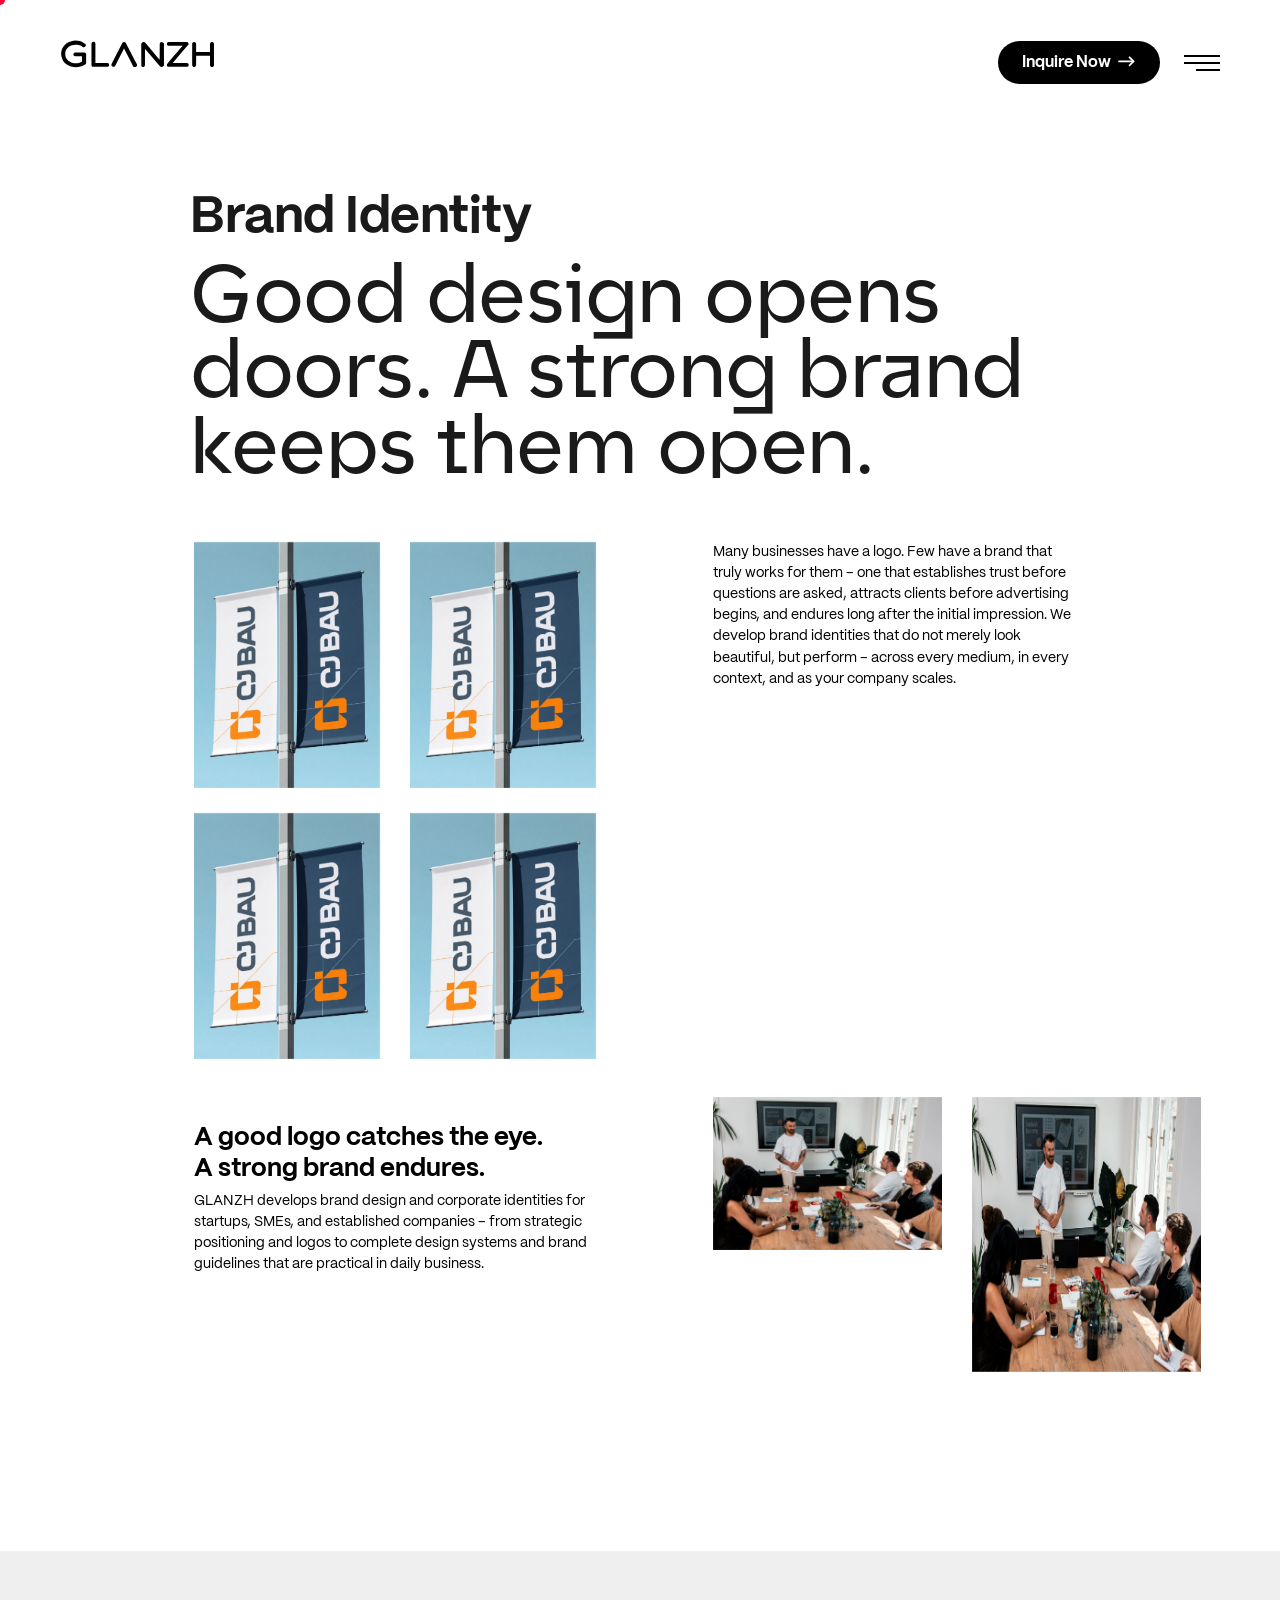
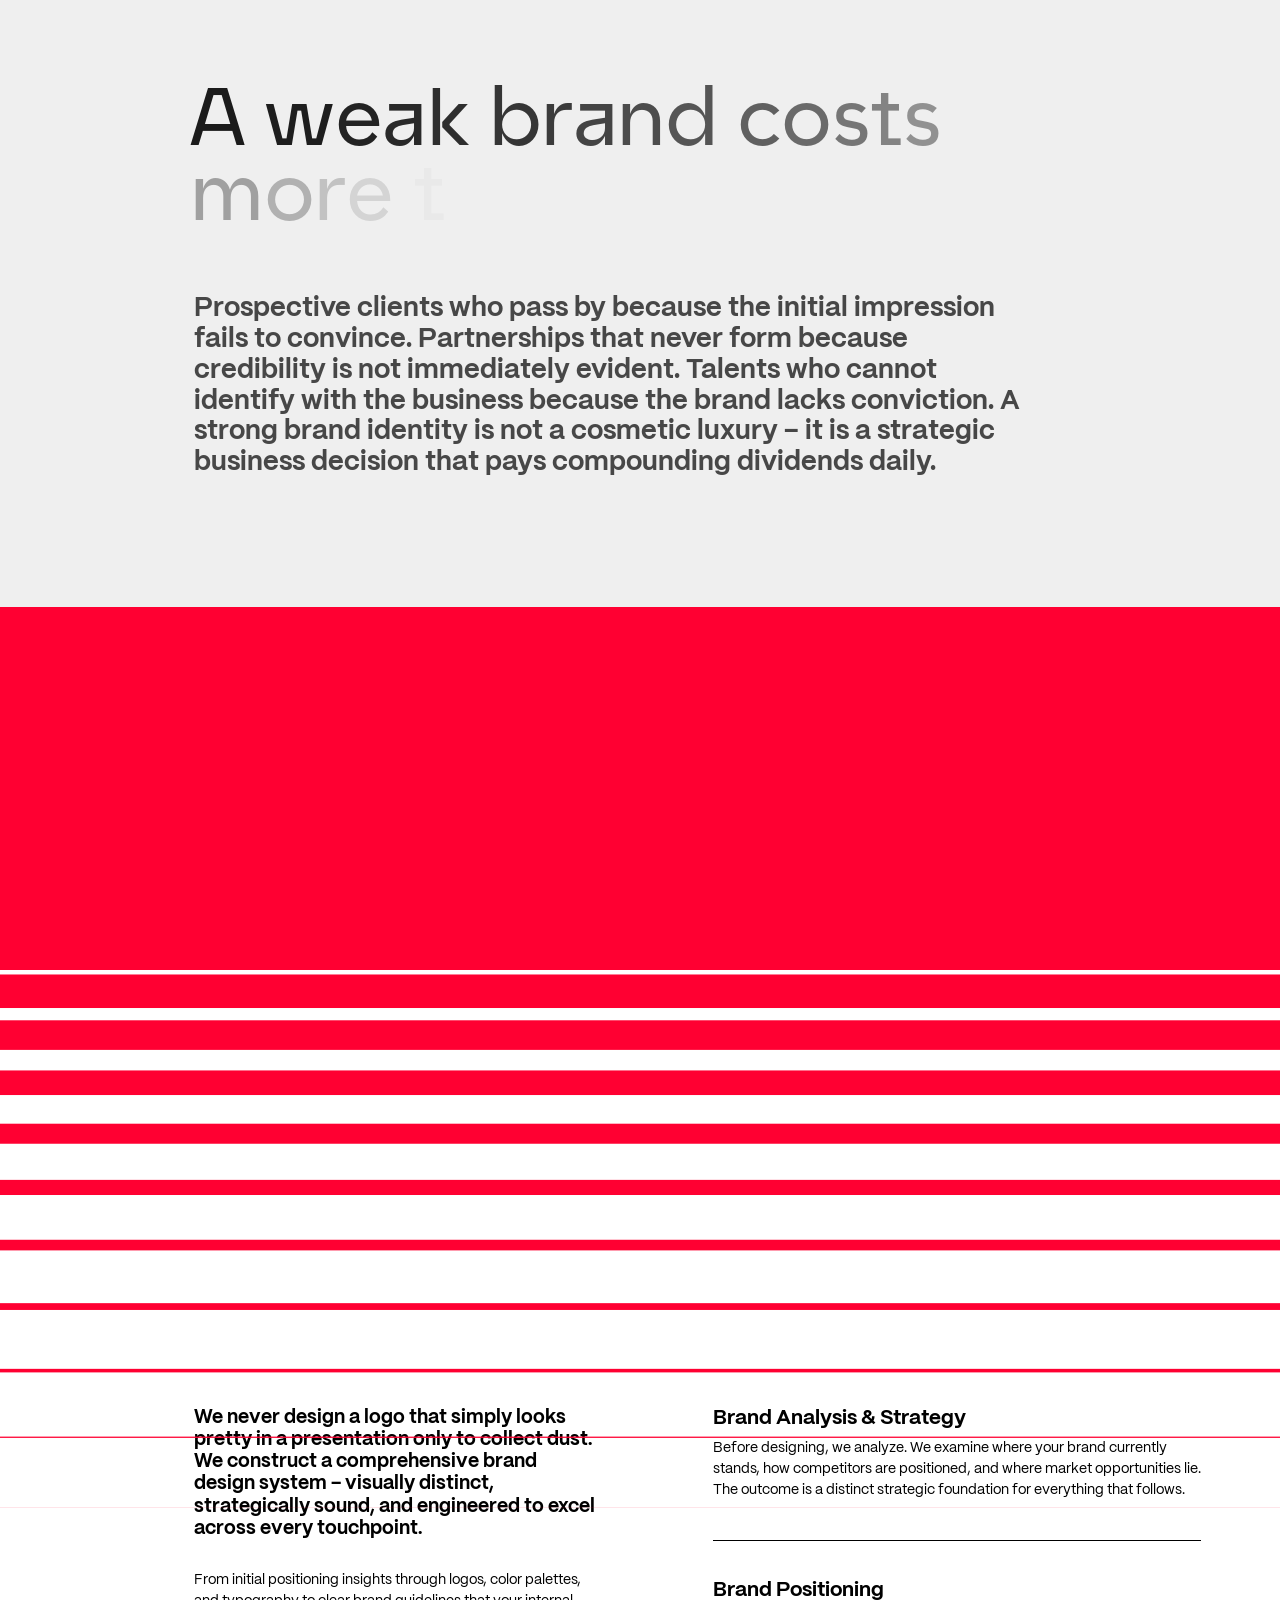
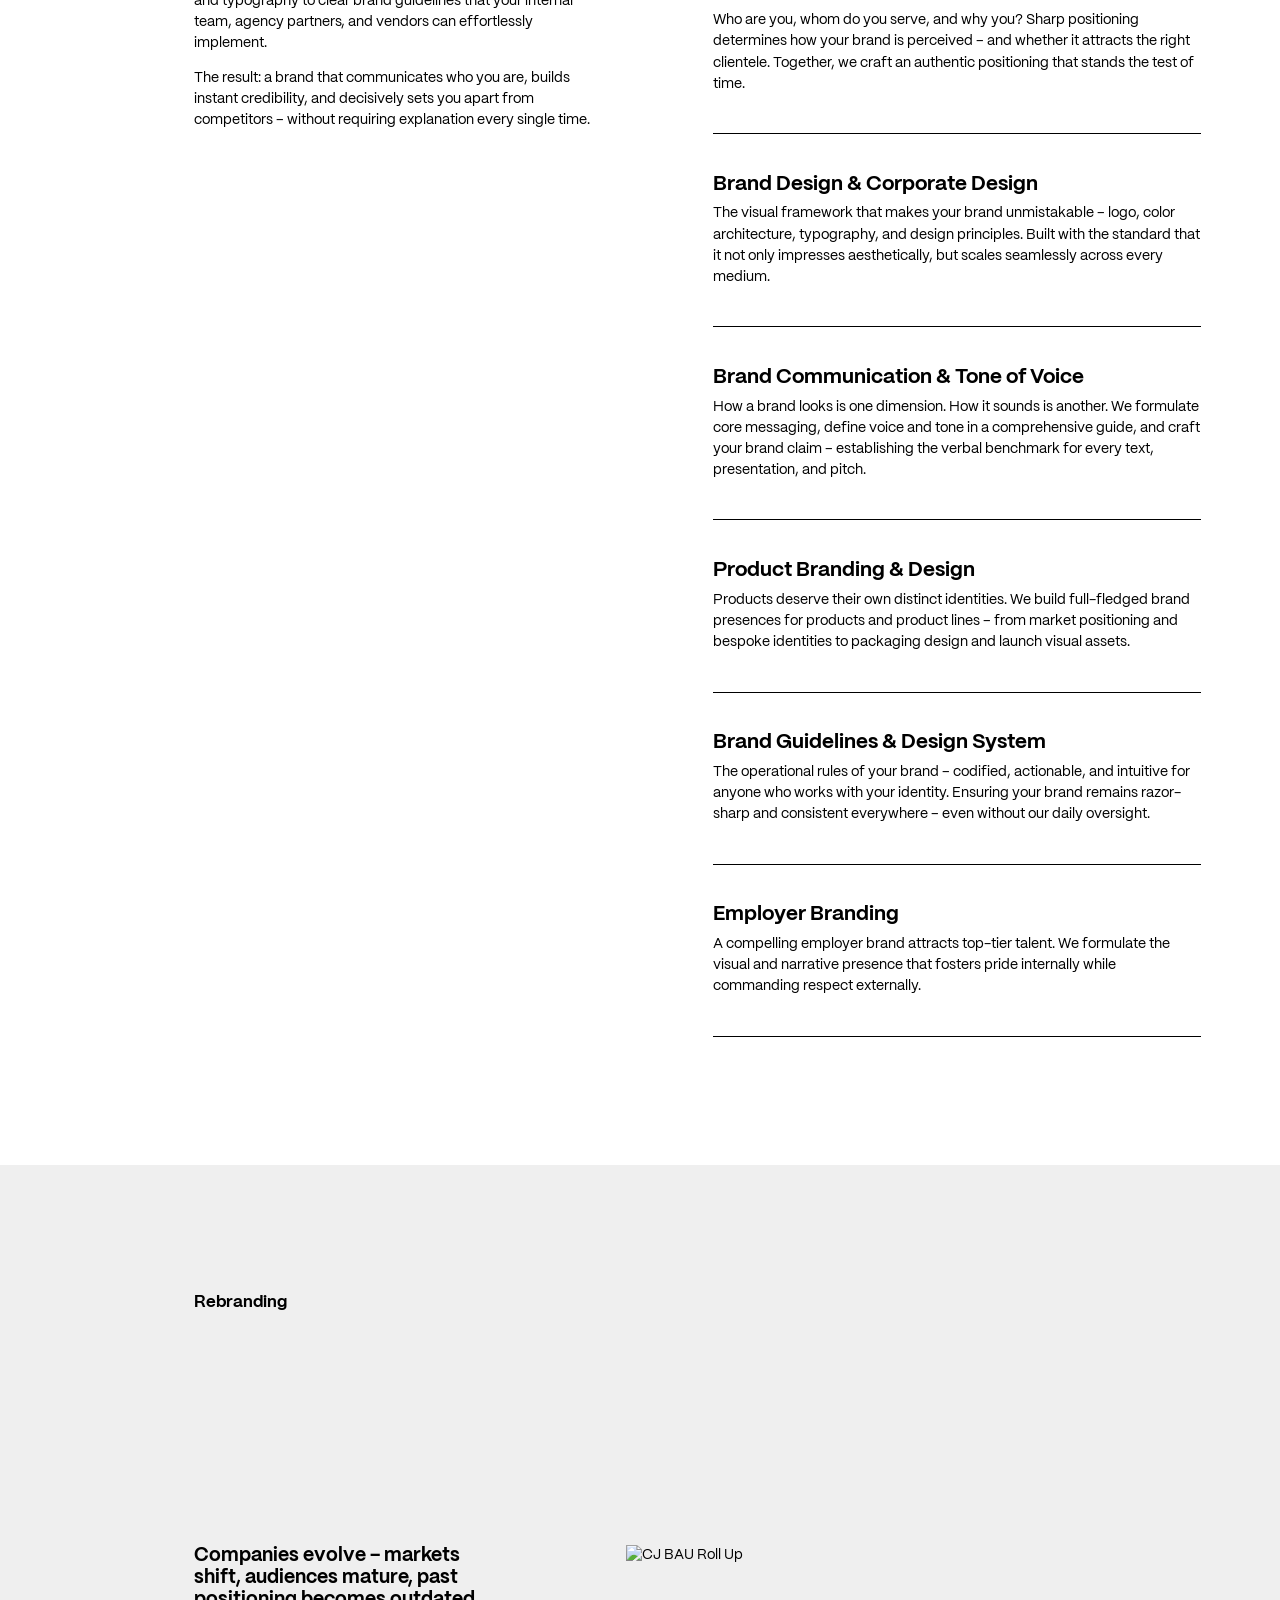
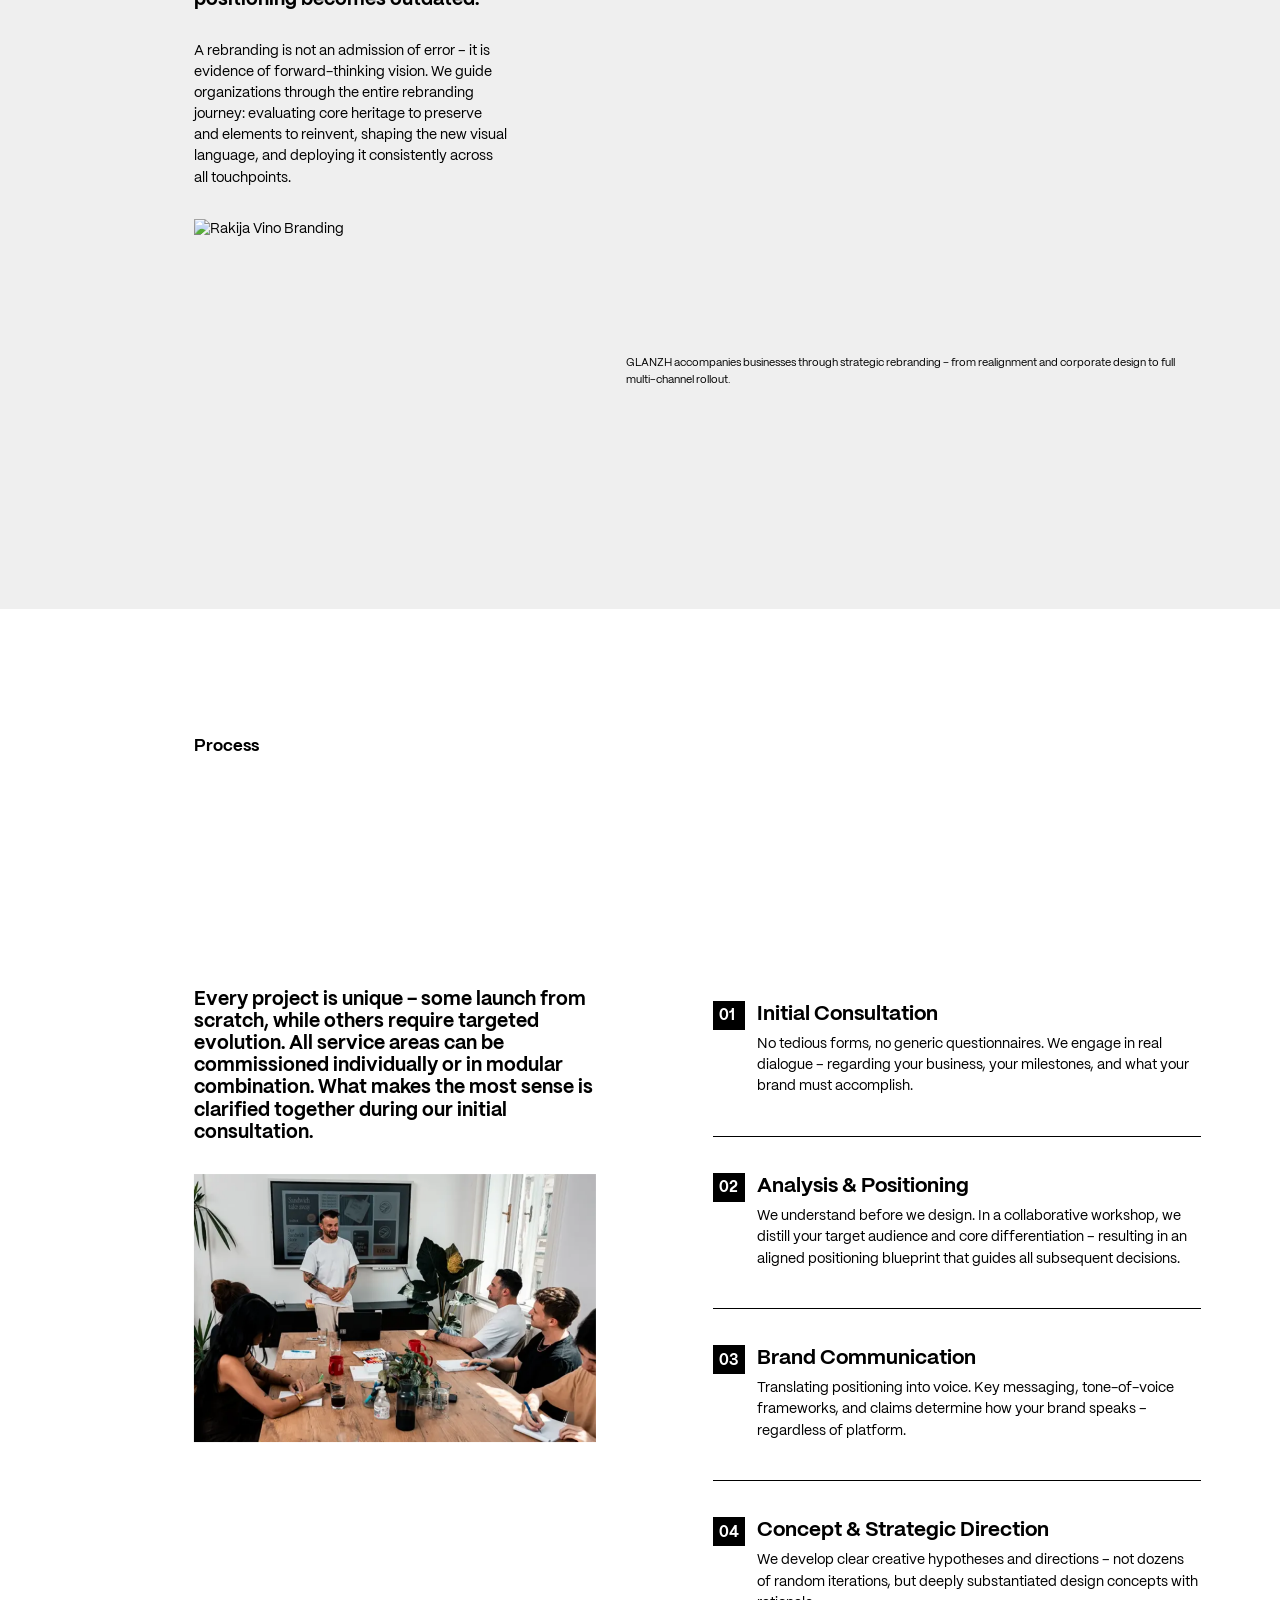
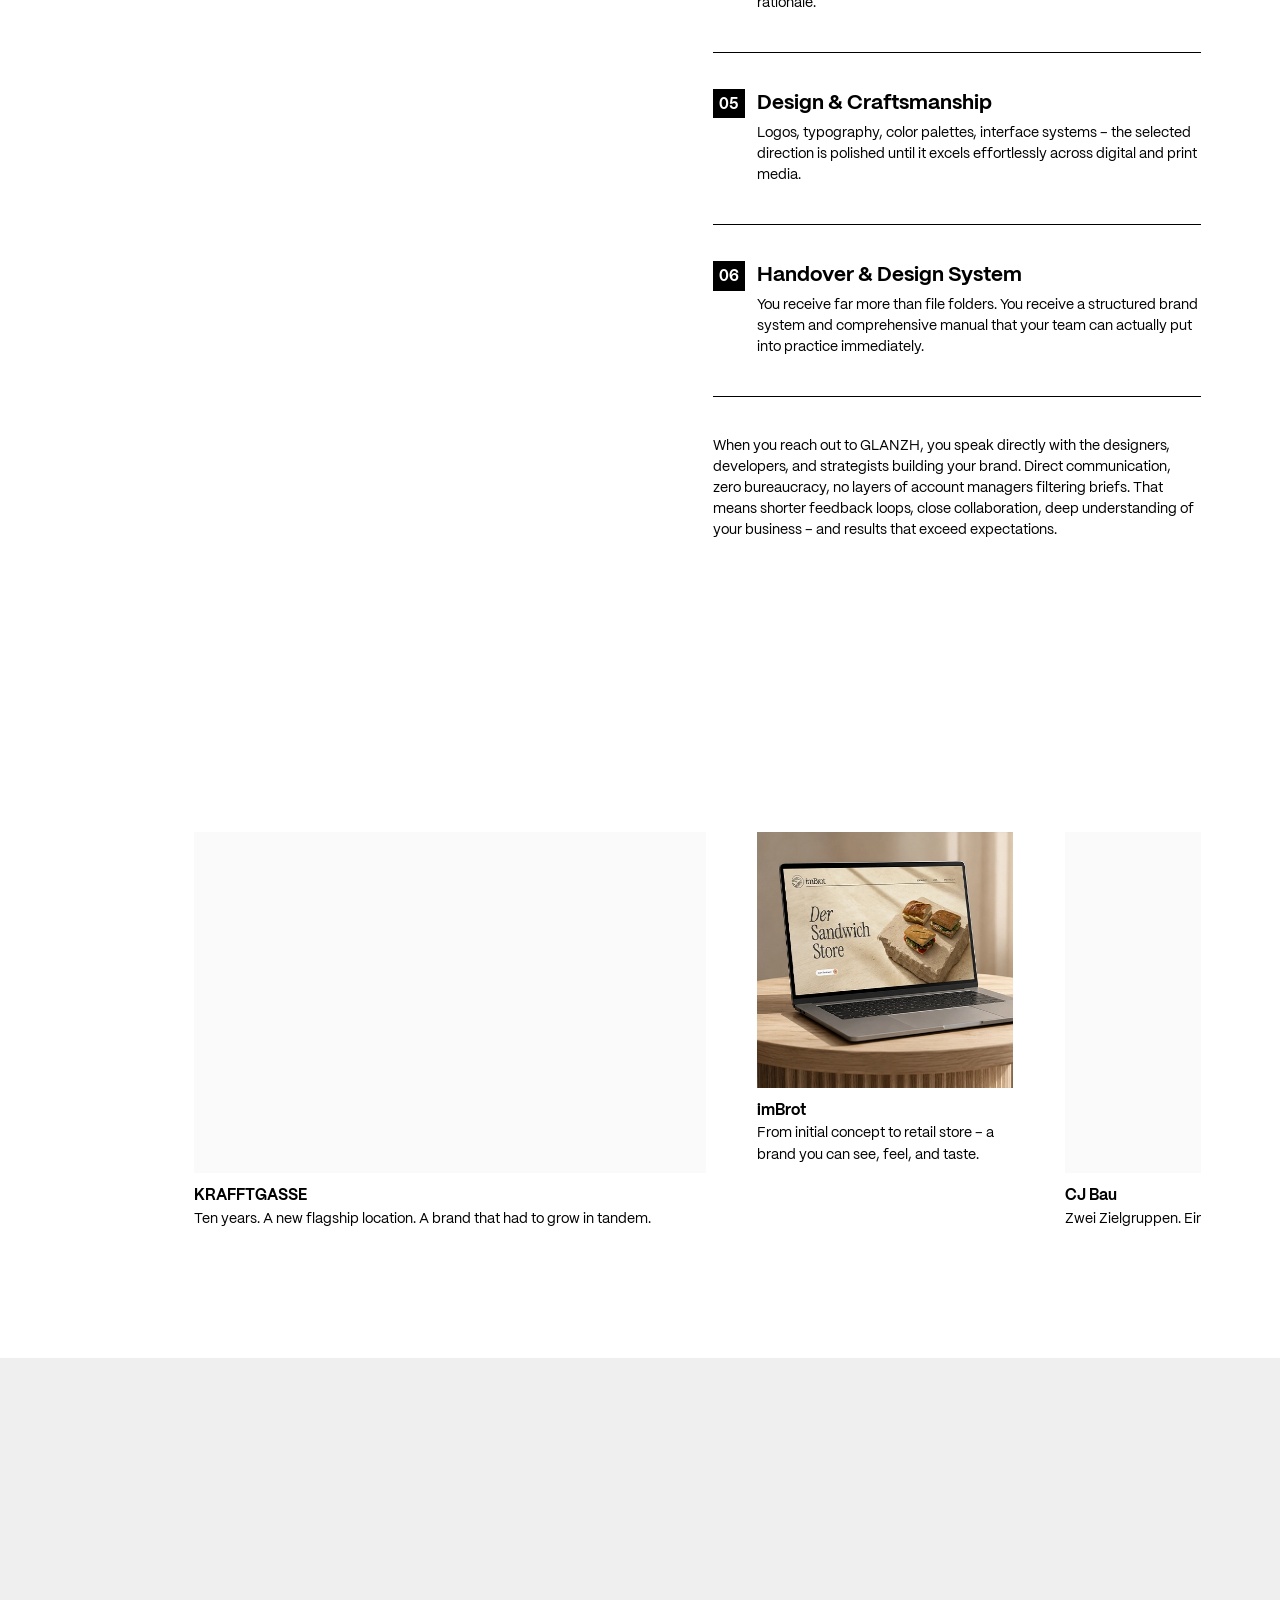
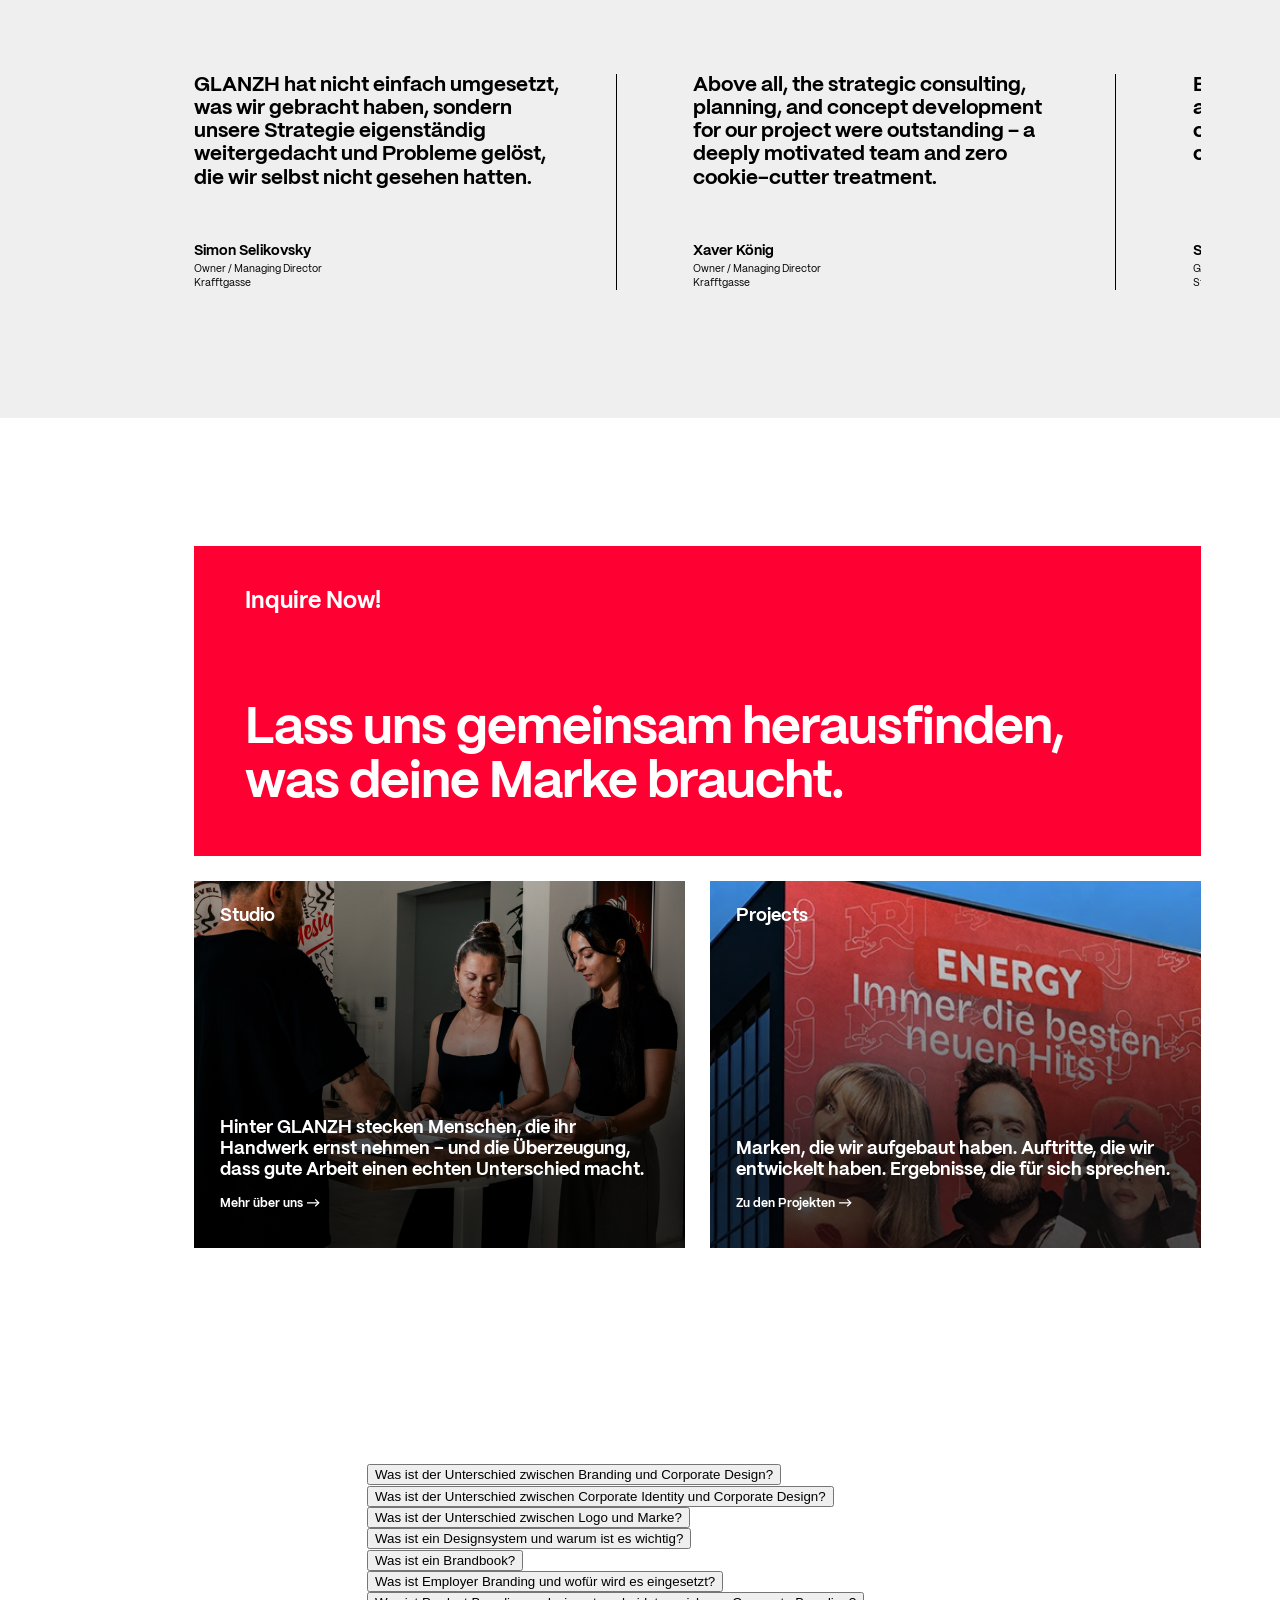
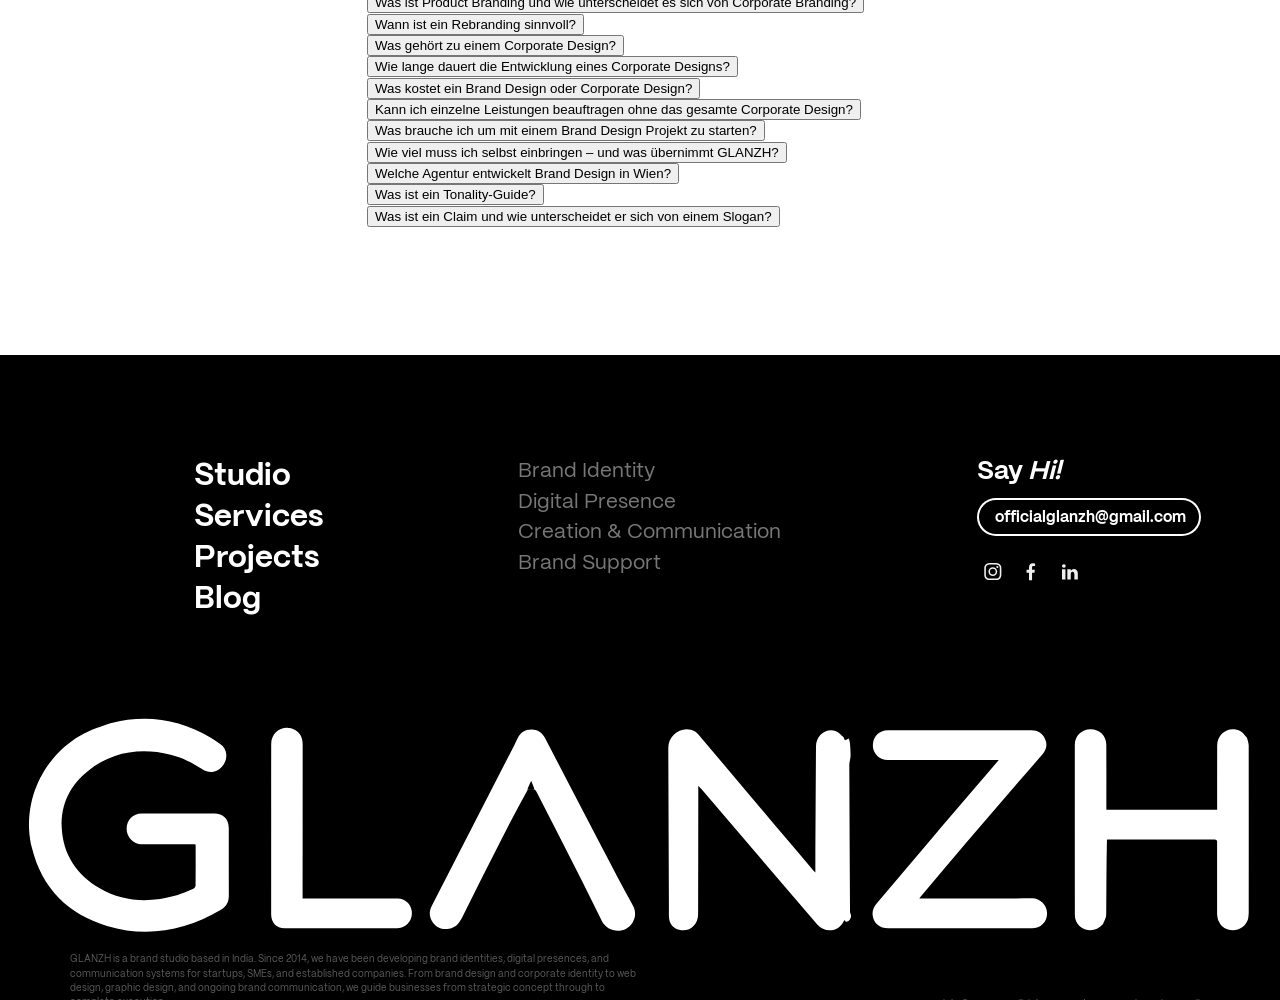
==== commit 6886a15a: "Fix logo asset paths in footer across sub-pages" ====
--- a/brand-identity/index.html
+++ b/brand-identity/index.html
@@ -1,25 +1,29 @@
 <!DOCTYPE html>
 <html lang="en" class="no-js">
+
 <head>
     <meta charset="UTF-8">
     <meta name="viewport" content="width=device-width, initial-scale=1, maximum-scale=5.0">
 
-        <meta name='robots' content='index, follow, max-image-preview:large, max-snippet:-1, max-video-preview:-1' />
-	<title>Brand Identity | Brand Studio | GLANZH</title>
-	<meta name="description" content="Good design opens doors. A strong brand keeps them open. Strategic brand identity, corporate design, and positioning by GLANZH." />
-	<meta property="og:locale" content="en_US" />
-	<meta property="og:type" content="article" />
-	<meta property="og:title" content="Brand Identity | Brand Studio | GLANZH" />
-	<meta property="og:description" content="Good design opens doors. A strong brand keeps them open. Strategic brand identity, corporate design, and positioning by GLANZH." />
-	<meta property="og:url" content="./" />
-	<meta property="og:site_name" content="GLANZH" />
-	<meta property="article:modified_time" content="2026-08-14T08:34:33+00:00" />
-	<meta property="og:image" content="./" />
-	<meta property="og:image:width" content="1200" />
-	<meta property="og:image:height" content="675" />
-	<meta property="og:image:type" content="image/jpeg" />
-	<meta name="twitter:card" content="summary_large_image" />
-	<script type="application/ld+json" class="yoast-schema-graph">{"@context":"https://schema.org","@graph":[{"@type":"WebSite","@id":"https://glanzh.com/#website","url":"https://glanzh.com/","name":"GLANZH Brand Studio","description":"GLANZH is a brand studio based in India developing brand identities, digital presences, and communication systems.","publisher":{"@id":"https://glanzh.com/#organization"},"inLanguage":"en"},{"@type":"Organization","@id":"https://glanzh.com/#organization","name":"GLANZH Brand Studio","url":"https://glanzh.com/","logo":{"@type":"ImageObject","inLanguage":"en","@id":"https://glanzh.com/#/schema/logo/image/","url":"https://glanzh.com/assets/images/glanzh-logo-dark.svg","contentUrl":"https://glanzh.com/assets/images/glanzh-logo-dark.svg","caption":"GLANZH Brand Studio"},"image":{"@id":"https://glanzh.com/#/schema/logo/image/"},"description":"GLANZH is a brand studio based in India developing brand identities, digital presences, and communication systems for startups, SMEs, and established companies.","email":"officialglanzh@gmail.com"}]}</script>
+    <meta name='robots' content='index, follow, max-image-preview:large, max-snippet:-1, max-video-preview:-1' />
+    <title>Brand Identity | Brand Studio | GLANZH</title>
+    <meta name="description"
+        content="Good design opens doors. A strong brand keeps them open. Strategic brand identity, corporate design, and positioning by GLANZH." />
+    <meta property="og:locale" content="en_US" />
+    <meta property="og:type" content="article" />
+    <meta property="og:title" content="Brand Identity | Brand Studio | GLANZH" />
+    <meta property="og:description"
+        content="Good design opens doors. A strong brand keeps them open. Strategic brand identity, corporate design, and positioning by GLANZH." />
+    <meta property="og:url" content="./" />
+    <meta property="og:site_name" content="GLANZH" />
+    <meta property="article:modified_time" content="2026-08-14T08:34:33+00:00" />
+    <meta property="og:image" content="./" />
+    <meta property="og:image:width" content="1200" />
+    <meta property="og:image:height" content="675" />
+    <meta property="og:image:type" content="image/jpeg" />
+    <meta name="twitter:card" content="summary_large_image" />
+    <script type="application/ld+json"
+        class="yoast-schema-graph">{"@context":"https://schema.org","@graph":[{"@type":"WebSite","@id":"https://glanzh.com/#website","url":"https://glanzh.com/","name":"GLANZH Brand Studio","description":"GLANZH is a brand studio based in India developing brand identities, digital presences, and communication systems.","publisher":{"@id":"https://glanzh.com/#organization"},"inLanguage":"en"},{"@type":"Organization","@id":"https://glanzh.com/#organization","name":"GLANZH Brand Studio","url":"https://glanzh.com/","logo":{"@type":"ImageObject","inLanguage":"en","@id":"https://glanzh.com/#/schema/logo/image/","url":"https://glanzh.com/assets/images/glanzh-logo-dark.svg","contentUrl":"https://glanzh.com/assets/images/glanzh-logo-dark.svg","caption":"GLANZH Brand Studio"},"image":{"@id":"https://glanzh.com/#/schema/logo/image/"},"description":"GLANZH is a brand studio based in India developing brand identities, digital presences, and communication systems for startups, SMEs, and established companies.","email":"officialglanzh@gmail.com"}]}</script>
 
 
 
@@ -35,25 +39,22 @@
     <link rel="apple-touch-icon" href="../assets/images/favicon-300x300.png" />
     <meta name="msapplication-TileImage" content="../assets/images/favicon-300x300.png" />
     <meta name="author" content="GLANZH">
-    <link rel="preload" href="../assets/fonts/Unytour/UnytourDisplayMedium/font.woff2" as="font" type="font/woff2" crossorigin>
+    <link rel="preload" href="../assets/fonts/Unytour/UnytourDisplayMedium/font.woff2" as="font" type="font/woff2"
+        crossorigin>
     <link rel="preload" href="../assets/fonts/PPMori/PPMori-Bold.woff2" as="font" type="font/woff2" crossorigin>
 </head>
+
 <body class="page-brand-identity wpb-js-composer js-comp-ver-8.7.3 vc_responsive">
 
     <div class="page-transition"></div>
     <div class="preloader">
         <div class="preloader-wrapper">
-            <img
-                    src="../assets/images/preloader-160.gif"
-                    srcset="
+            <img src="../assets/images/preloader-160.gif" srcset="
         ../assets/images/preloader-140.gif 140w,
         ../assets/images/preloader-160.gif 160w,
         ../assets/images/preloader-200.gif 200w,
-        ../assets/images/preloader.gif 260w"
-                    sizes="(max-width: 767px) 140px, (max-width: 1199px) 160px, 200px"
-                    width="260"
-                    height="122"
-                    alt="GLANZH Logo">
+        ../assets/images/preloader.gif 260w" sizes="(max-width: 767px) 140px, (max-width: 1199px) 160px, 200px"
+                width="260" height="122" alt="GLANZH Logo">
         </div>
     </div>
 
@@ -62,14 +63,24 @@
         <header>
             <div id="branding">
                 <a class="logo" href="../index.html" aria-label="GLANZH Homepage">
-                    <img class="logo-img logo-dark" src="../assets/images/glanzh-logo-white.svg" alt="GLANZH" style="height: 28px; width: auto; filter: invert(1);">
-                    <img class="logo-img logo-light" src="../assets/images/glanzh-logo-white.svg" alt="GLANZH" style="height: 28px; width: auto; display: none;">
+                    <img class="logo-img logo-dark" src="../assets/images/glanzh-logo-white.svg" alt="GLANZH"
+                        style="height: 28px; width: auto; filter: invert(1);">
+                    <img class="logo-img logo-light" src="../assets/images/glanzh-logo-white.svg" alt="GLANZH"
+                        style="height: 28px; width: auto; display: none;">
                 </a>
             </div>
             <div class="get-in-touch">
                 <a class="button" href="../contact/index.html" target="_self">
-                    <span class="button-text">Inquire Now <span class="button-icon"><svg class="btn-icon" xmlns="http://www.w3.org/2000/svg" viewBox="0 0 30 18"><polyline points="18.08 2.71 24.85 9.48 18.08 16.26"></polyline><line x1="24.85" y1="9.48" x2="2" y2="9.48"></line></svg></span></span>
-                    <span class="button-text-clone">Inquire Now <span class="button-icon"><svg class="btn-icon" xmlns="http://www.w3.org/2000/svg" viewBox="0 0 30 18"><polyline points="18.08 2.71 24.85 9.48 18.08 16.26"></polyline><line x1="24.85" y1="9.48" x2="2" y2="9.48"></line></svg></span></span>
+                    <span class="button-text">Inquire Now <span class="button-icon"><svg class="btn-icon"
+                                xmlns="http://www.w3.org/2000/svg" viewBox="0 0 30 18">
+                                <polyline points="18.08 2.71 24.85 9.48 18.08 16.26"></polyline>
+                                <line x1="24.85" y1="9.48" x2="2" y2="9.48"></line>
+                            </svg></span></span>
+                    <span class="button-text-clone">Inquire Now <span class="button-icon"><svg class="btn-icon"
+                                xmlns="http://www.w3.org/2000/svg" viewBox="0 0 30 18">
+                                <polyline points="18.08 2.71 24.85 9.48 18.08 16.26"></polyline>
+                                <line x1="24.85" y1="9.48" x2="2" y2="9.48"></line>
+                            </svg></span></span>
                     <span class="bg-anim"></span></a>
             </div>
             <div class="canvas-navi-icon">
@@ -81,807 +92,1649 @@
             </div>
         </header>
         <div class="canvas-nav-overlay"></div>
-<div id="canvas-nav">
-    <div class="canvas-inner">
-        <div class="nav-image-preview" aria-hidden="true">
-            <img src="" alt="">
+        <div id="canvas-nav">
+            <div class="canvas-inner">
+                <div class="nav-image-preview" aria-hidden="true">
+                    <img src="" alt="">
+                </div>
+                <div class="canvas-menu">
+                    <nav role="navigation">
+                        <ul id="menu-canvas" class="canvas-menu">
+                            <li id="menu-item-40" class="studio"><a href="../studio/index.html">Studio</a></li>
+                            <li id="menu-item-39" class="services"><a href="../services/index.html">Services</a></li>
+                            <li id="menu-item-38" class="projects"><a href="../projects/index.html">Projects</a></li>
+                            <li id="menu-item-152" class="contact"><a href="../contact/index.html">Contact</a></li>
+                        </ul>
+                    </nav>
+                </div>
+                <div class="canvas-footer">
+                    <div class="links">
+                        <a class="text-link" href="../index.html#blog" target="_self">Blog</a>
+                        <a class="text-link" href="../contact/index.html" target="_self">Careers</a>
+                        <a class="text-link" href="../faq/index.html" target="_self">FAQ</a>
+                    </div>
+                    <div class="social-icons ">
+                        <a class="instagram" href="https://www.instagram.com/" target="_blank" rel="noopener noreferrer"
+                            aria-label="Follow on Instagram"><svg xmlns="http://www.w3.org/2000/svg"
+                                viewBox="0 0 24 24">
+                                <path
+                                    d="M20,8.46a6.06,6.06,0,0,0-.37-1.94,4,4,0,0,0-.93-1.42,3.83,3.83,0,0,0-1.42-.92A5.77,5.77,0,0,0,15.3,3.8c-.85,0-1.12,0-3.3,0s-2.44,0-3.29,0a6.19,6.19,0,0,0-2,.37,4,4,0,0,0-1.41.93,3.9,3.9,0,0,0-.93,1.41,6.12,6.12,0,0,0-.37,1.94c0,.86,0,1.13,0,3.3s0,2.45,0,3.3A5.8,5.8,0,0,0,4.42,17a3.85,3.85,0,0,0,.93,1.42,3.87,3.87,0,0,0,1.41.92,5.82,5.82,0,0,0,1.94.38c.86,0,1.13,0,3.3,0s2.44,0,3.3,0a5.82,5.82,0,0,0,1.94-.38A4.09,4.09,0,0,0,19.58,17,5.85,5.85,0,0,0,20,15.05c0-.85.05-1.12.05-3.3S20,9.31,20,8.46ZM18.52,15a4.44,4.44,0,0,1-.28,1.48A2.65,2.65,0,0,1,16.72,18a4.44,4.44,0,0,1-1.48.28c-.85,0-1.1.05-3.23.05s-2.39,0-3.24-.05A4.44,4.44,0,0,1,7.29,18a2.42,2.42,0,0,1-.92-.59,2.66,2.66,0,0,1-.6-.92A4.33,4.33,0,0,1,5.5,15c0-.84,0-1.09,0-3.23s0-2.39,0-3.23A4.39,4.39,0,0,1,5.77,7,2.69,2.69,0,0,1,7.29,5.53a4.52,4.52,0,0,1,1.49-.28c.84,0,1.09,0,3.23,0s2.39,0,3.23,0a4.58,4.58,0,0,1,1.49.28,2.41,2.41,0,0,1,.91.6,2.41,2.41,0,0,1,.6.91,4.58,4.58,0,0,1,.28,1.49c0,.84,0,1.1,0,3.23S18.55,14.15,18.52,15Z" />
+                                <path
+                                    d="M12,7.64a4.11,4.11,0,1,0,4.11,4.11A4.12,4.12,0,0,0,12,7.64Zm0,6.78a2.67,2.67,0,1,1,2.67-2.67A2.66,2.66,0,0,1,12,14.42Z" />
+                                <path d="M17.24,7.48a1,1,0,1,1-1-1A1,1,0,0,1,17.24,7.48Z" />
+                            </svg><span>instagram</span></a>
+                        <a class="facebook" href="https://www.facebook.com/" target="_blank" rel="noopener noreferrer"
+                            aria-label="Follow on Facebook"><svg xmlns="http://www.w3.org/2000/svg" viewBox="0 0 24 24">
+                                <path
+                                    d="M14.54,6.66H16V4.11A20.39,20.39,0,0,0,13.87,4c-2.1,0-3.55,1.32-3.55,3.76V10H8v2.84h2.32V20h2.85V12.84H15.4L15.76,10H13.17V8c0-.82.22-1.38,1.37-1.38Z" />
+                            </svg><span>facebook</span></a>
+                        <a class="linkedin" href="https://www.linkedin.com/" target="_blank" rel="noopener noreferrer"
+                            aria-label="Follow on LinkedIn"><svg xmlns="http://www.w3.org/2000/svg" viewBox="0 0 24 24">
+                                <path d="M6.32,4.83a1.67,1.67,0,1,0,0,3.34h0a1.68,1.68,0,1,0,0-3.34Z" />
+                                <path d="M4.69,9.49H7.91v9.68H4.69Z" />
+                                <path
+                                    d="M15.8,9.27a4,4,0,0,0-2.9,1.63V9.49H9.68v9.68H12.9v-5.4A2.13,2.13,0,0,1,13,13a1.75,1.75,0,0,1,1.65-1.17c1.16,0,1.62.88,1.62,2.18v5.18H19.5V13.62C19.5,10.65,17.91,9.27,15.8,9.27Z" />
+                            </svg><span>linkedin</span></a>
+                    </div>
+                </div>
+            </div>
         </div>
-        <div class="canvas-menu">
-            <nav role="navigation">
-                <ul id="menu-canvas" class="canvas-menu"><li id="menu-item-40" class="studio"><a href="../studio/index.html">Studio</a></li>
-<li id="menu-item-39" class="services"><a href="../services/index.html">Services</a></li>
-<li id="menu-item-38" class="projects"><a href="../projects/index.html">Projects</a></li>
-<li id="menu-item-152" class="contact"><a href="../contact/index.html">Contact</a></li>
-</ul>            </nav>
-        </div>
-        <div class="canvas-footer">
-            <div class="links">
-                <a class="text-link" href="../index.html#blog" target="_self">Blog</a>
-                <a class="text-link" href="../contact/index.html" target="_self">Careers</a>
-                <a class="text-link" href="../faq/index.html" target="_self">FAQ</a>
-            </div>
-                    <div class="social-icons ">
-                                                            <a class="instagram" href="https://www.instagram.com/" target="_blank" rel="noopener noreferrer"
-
-                       aria-label="Follow on Instagram"><svg xmlns="http://www.w3.org/2000/svg" viewBox="0 0 24 24"><path d="M20,8.46a6.06,6.06,0,0,0-.37-1.94,4,4,0,0,0-.93-1.42,3.83,3.83,0,0,0-1.42-.92A5.77,5.77,0,0,0,15.3,3.8c-.85,0-1.12,0-3.3,0s-2.44,0-3.29,0a6.19,6.19,0,0,0-2,.37,4,4,0,0,0-1.41.93,3.9,3.9,0,0,0-.93,1.41,6.12,6.12,0,0,0-.37,1.94c0,.86,0,1.13,0,3.3s0,2.45,0,3.3A5.8,5.8,0,0,0,4.42,17a3.85,3.85,0,0,0,.93,1.42,3.87,3.87,0,0,0,1.41.92,5.82,5.82,0,0,0,1.94.38c.86,0,1.13,0,3.3,0s2.44,0,3.3,0a5.82,5.82,0,0,0,1.94-.38A4.09,4.09,0,0,0,19.58,17,5.85,5.85,0,0,0,20,15.05c0-.85.05-1.12.05-3.3S20,9.31,20,8.46ZM18.52,15a4.44,4.44,0,0,1-.28,1.48A2.65,2.65,0,0,1,16.72,18a4.44,4.44,0,0,1-1.48.28c-.85,0-1.1.05-3.23.05s-2.39,0-3.24-.05A4.44,4.44,0,0,1,7.29,18a2.42,2.42,0,0,1-.92-.59,2.66,2.66,0,0,1-.6-.92A4.33,4.33,0,0,1,5.5,15c0-.84,0-1.09,0-3.23s0-2.39,0-3.23A4.39,4.39,0,0,1,5.77,7,2.69,2.69,0,0,1,7.29,5.53a4.52,4.52,0,0,1,1.49-.28c.84,0,1.09,0,3.23,0s2.39,0,3.23,0a4.58,4.58,0,0,1,1.49.28,2.41,2.41,0,0,1,.91.6,2.41,2.41,0,0,1,.6.91,4.58,4.58,0,0,1,.28,1.49c0,.84,0,1.1,0,3.23S18.55,14.15,18.52,15Z"/><path d="M12,7.64a4.11,4.11,0,1,0,4.11,4.11A4.12,4.12,0,0,0,12,7.64Zm0,6.78a2.67,2.67,0,1,1,2.67-2.67A2.66,2.66,0,0,1,12,14.42Z"/><path d="M17.24,7.48a1,1,0,1,1-1-1A1,1,0,0,1,17.24,7.48Z"/></svg><span>instagram</span></a>
-                                                                <a class="facebook" href="https://www.facebook.com/" target="_blank" rel="noopener noreferrer"
-
-                       aria-label="Follow on Facebook"><svg xmlns="http://www.w3.org/2000/svg" viewBox="0 0 24 24"><path d="M14.54,6.66H16V4.11A20.39,20.39,0,0,0,13.87,4c-2.1,0-3.55,1.32-3.55,3.76V10H8v2.84h2.32V20h2.85V12.84H15.4L15.76,10H13.17V8c0-.82.22-1.38,1.37-1.38Z"/></svg><span>facebook</span></a>
-                                                                                                                        <a class="linkedin" href="https://www.linkedin.com/" target="_blank" rel="noopener noreferrer"
-
-                       aria-label="Follow on LinkedIn"><svg xmlns="http://www.w3.org/2000/svg" viewBox="0 0 24 24"><path d="M6.32,4.83a1.67,1.67,0,1,0,0,3.34h0a1.68,1.68,0,1,0,0-3.34Z"/><path d="M4.69,9.49H7.91v9.68H4.69Z"/><path d="M15.8,9.27a4,4,0,0,0-2.9,1.63V9.49H9.68v9.68H12.9v-5.4A2.13,2.13,0,0,1,13,13a1.75,1.75,0,0,1,1.65-1.17c1.16,0,1.62.88,1.62,2.18v5.18H19.5V13.62C19.5,10.65,17.91,9.27,15.8,9.27Z"/></svg><span>linkedin</span></a>
-                                                                </div>
-                </div>
-    </div>
-</div>
-
-
-
-
-    <main id="main">
-
-        <div class="vc_row wpb_row vc_row-fluid section more-pt pb-0"><div class="wpb_column vc_column_container vc_col-sm-12"><div class="vc_column-inner"><div class="wpb_wrapper"><div class="vc_row wpb_row vc_inner vc_row-fluid"><div class="wpb_column vc_column_container vc_col-sm-12"><div class="vc_column-inner"><div class="wpb_wrapper"><div class="heading-wrapper display mb-1 line-reveal "><h1 class="title">Brand Identity</h1></div><div class="heading-wrapper display line-reveal "><h2 class="title">Good design opens doors. A strong brand keeps them open.</h2></div></div></div></div></div></div></div></div></div><div class="vc_row wpb_row vc_row-fluid section pt-5"><div class="vc_col-md-push-6 mb-4 wpb_column vc_column_container vc_col-sm-12 vc_col-md-6"><div class="vc_column-inner"><div class="wpb_wrapper"><div class="vc_row wpb_row vc_inner vc_row-fluid"><div class="wpb_column vc_column_container vc_col-sm-9"><div class="vc_column-inner"><div class="wpb_wrapper">
-	<div class="wpb_text_column wpb_content_element wpb_animate_when_almost_visible wpb_fadeIn fadeIn mb-4" >
-		<div class="wpb_wrapper">
-			<p>Many businesses have a logo. Few have a brand that truly works for them – one that establishes trust before questions are asked, attracts clients before advertising begins, and endures long after the initial impression. We develop brand identities that do not merely look beautiful, but perform – across every medium, in every context, and as your company scales.</p>
-
-		</div>
-	</div>
-</div></div></div></div><div class="vc_row wpb_row vc_inner vc_row-fluid"><div class="wpb_column vc_column_container vc_col-sm-6 vc_col-lg-6 vc_col-md-6 vc_col-xs-6"><div class="vc_column-inner"><div class="wpb_wrapper">
-	<div  class="wpb_single_image wpb_content_element vc_align_left wpb_content_element wpb_animate_when_almost_visible wpb_fadeIn fadeIn">
-		
-		<figure class="wpb_wrapper vc_figure">
-			<div class="vc_single_image-wrapper   vc_box_border_grey"><img fetchpriority="high" decoding="async" width="605" height="800" src="../assets/images/niki_slider-1-605x800.webp" class="vc_single_image-img attachment-medium" alt="Niki am Hafen Lokal" title="Niki am Hafen Lokal" srcset="../assets/images/niki_slider-1-605x800.webp 605w, ../assets/images/niki_slider-1.webp 650w" sizes="(max-width: 767px) 100vw, 50vw" /></div>
-		</figure>
-	</div>
-</div></div></div><div class="wpb_column vc_column_container vc_col-sm-6 vc_col-xs-6"><div class="vc_column-inner"><div class="wpb_wrapper">
-	<div  class="wpb_single_image wpb_content_element vc_align_left wpb_content_element wpb_animate_when_almost_visible wpb_fadeIn fadeIn">
-		
-		<figure class="wpb_wrapper vc_figure">
-			<div class="vc_single_image-wrapper   vc_box_border_grey"><img decoding="async" width="605" height="800" src="../assets/images/niki-random-2-3-605x800.webp" class="vc_single_image-img attachment-medium" alt="Niki Symbol Wand" title="Niki Symbol Wand" srcset="../assets/images/niki-random-2-3-605x800.webp 605w, ../assets/images/niki-random-2-3.webp 650w" sizes="(max-width: 767px) 100vw, 50vw" /></div>
-		</figure>
-	</div>
-</div></div></div></div><div class="vc_row wpb_row vc_inner vc_row-fluid pt25 vc_row-o-equal-height vc_row-flex"><div class="wpb_column vc_column_container vc_col-sm-6 vc_col-xs-6"><div class="vc_column-inner"><div class="wpb_wrapper">
-	<div  class="wpb_single_image wpb_content_element vc_align_left wpb_content_element wpb_animate_when_almost_visible wpb_fadeIn fadeIn">
-		
-		<figure class="wpb_wrapper vc_figure">
-			<div class="vc_single_image-wrapper   vc_box_border_grey"><img decoding="async" width="667" height="800" src="../assets/images/split90-667x800.webp" class="vc_single_image-img attachment-medium" alt="Niki Opening Soon" title="Niki Opening Soon" srcset="../assets/images/split90-667x800.webp 667w, ../assets/images/split90-768x922.webp 768w, ../assets/images/split90.webp 850w" sizes="(max-width: 767px) 100vw, 50vw" /></div>
-		</figure>
-	</div>
-</div></div></div><div class="wpb_column vc_column_container vc_col-sm-6 vc_col-xs-6"><div class="vc_column-inner"><div class="wpb_wrapper">
-	<div  class="wpb_single_image wpb_content_element vc_align_left wpb_content_element wpb_animate_when_almost_visible wpb_fadeIn fadeIn">
-		
-		<figure class="wpb_wrapper vc_figure">
-			<div class="vc_single_image-wrapper   vc_box_border_grey"><img loading="lazy" decoding="async" width="667" height="800" src="../assets/images/split-667x800.webp" class="vc_single_image-img attachment-medium" alt="Niki am Hafen Speisekarte" title="Niki am Hafen Speisekarte" srcset="../assets/images/split-667x800.webp 667w, ../assets/images/split-768x922.webp 768w, ../assets/images/split.webp 850w" sizes="auto, (max-width: 767px) 100vw, 50vw" /></div>
-		</figure>
-	</div>
-</div></div></div></div></div></div></div><div class="vc_col-md-pull-6 wpb_column vc_column_container vc_col-sm-12 vc_col-md-5"><div class="vc_column-inner"><div class="wpb_wrapper"><div class="vc_row wpb_row vc_inner vc_row-fluid"><div class="wpb_column vc_column_container vc_col-sm-6 vc_col-lg-6 vc_col-md-6 vc_col-xs-6"><div class="vc_column-inner"><div class="wpb_wrapper">
-	<div  class="wpb_single_image wpb_content_element vc_align_left wpb_content_element wpb_animate_when_almost_visible wpb_fadeIn fadeIn">
-		
-		<figure class="wpb_wrapper vc_figure">
-			<div class="vc_single_image-wrapper   vc_box_border_grey"><img loading="lazy" decoding="async" width="605" height="800" src="../assets/images/cj-slider-1-3-605x800.webp" class="vc_single_image-img attachment-medium" alt="CJ BAU Post Bauwerk" title="CJ BAU Post Bauwerk" srcset="../assets/images/cj-slider-1-3-605x800.webp 605w, ../assets/images/cj-slider-1-3.webp 650w" sizes="auto, (max-width: 767px) 100vw, 50vw" /></div>
-		</figure>
-	</div>
-</div></div></div><div class="wpb_column vc_column_container vc_col-sm-6 vc_col-lg-6 vc_col-md-6 vc_col-xs-6"><div class="vc_column-inner"><div class="wpb_wrapper">
-	<div  class="wpb_single_image wpb_content_element vc_align_left wpb_content_element wpb_animate_when_almost_visible wpb_fadeIn fadeIn">
-		
-		<figure class="wpb_wrapper vc_figure">
-			<div class="vc_single_image-wrapper   vc_box_border_grey"><img loading="lazy" decoding="async" width="605" height="800" src="../assets/images/cj-slider-1-4-605x800.webp" class="vc_single_image-img attachment-medium" alt="CJ BAU Flaggen" title="CJ BAU Flaggen" srcset="../assets/images/cj-slider-1-4-605x800.webp 605w, ../assets/images/cj-slider-1-4.webp 650w" sizes="auto, (max-width: 767px) 100vw, 50vw" /></div>
-		</figure>
-	</div>
-</div></div></div></div><div class="vc_row wpb_row vc_inner vc_row-fluid pt25"><div class="wpb_column vc_column_container vc_col-sm-6 vc_col-lg-6 vc_col-md-6 vc_col-xs-6"><div class="vc_column-inner"><div class="wpb_wrapper">
-	<div  class="wpb_single_image wpb_content_element vc_align_left wpb_content_element wpb_animate_when_almost_visible wpb_fadeIn fadeIn">
-		
-		<figure class="wpb_wrapper vc_figure">
-			<div class="vc_single_image-wrapper   vc_box_border_grey"><img loading="lazy" decoding="async" width="605" height="800" src="../assets/images/cj-slider-1-1-605x800.webp" class="vc_single_image-img attachment-medium" alt="CJ BAU Post Raum" title="CJ BAU Post Raum" srcset="../assets/images/cj-slider-1-1-605x800.webp 605w, ../assets/images/cj-slider-1-1.webp 650w" sizes="auto, (max-width: 767px) 100vw, 50vw" /></div>
-		</figure>
-	</div>
-</div></div></div><div class="wpb_column vc_column_container vc_col-sm-6 vc_col-lg-6 vc_col-md-6 vc_col-xs-6"><div class="vc_column-inner"><div class="wpb_wrapper">
-	<div  class="wpb_single_image wpb_content_element vc_align_left wpb_content_element wpb_animate_when_almost_visible wpb_fadeIn fadeIn">
-		
-		<figure class="wpb_wrapper vc_figure">
-			<div class="vc_single_image-wrapper   vc_box_border_grey"><img loading="lazy" decoding="async" width="605" height="800" src="../assets/images/cj-slider-1-5-605x800.webp" class="vc_single_image-img attachment-medium" alt="CJ BAU Post Zuhause" title="CJ BAU Post Zuhause" srcset="../assets/images/cj-slider-1-5-605x800.webp 605w, ../assets/images/cj-slider-1-5.webp 650w" sizes="auto, (max-width: 767px) 100vw, 50vw" /></div>
-		</figure>
-	</div>
-</div></div></div></div>
-	<div class="wpb_text_column wpb_content_element wpb_animate_when_almost_visible wpb_fadeIn fadeIn mt-5" >
-		<div class="wpb_wrapper">
-			<h3>A good logo catches the eye.<br />A strong brand endures.</h3>
-<p>GLANZH develops brand design and corporate identities for startups, SMEs, and established companies – from strategic positioning and logos to complete design systems and brand guidelines that are practical in daily business.</p>
-
-		</div>
-	</div>
-</div></div></div></div><div class="vc_row wpb_row vc_row-fluid section bg-lightgray"><div class="wpb_column vc_column_container vc_col-sm-12"><div class="vc_column-inner"><div class="wpb_wrapper"><div class="vc_row wpb_row vc_inner vc_row-fluid"><div class="wpb_column vc_column_container vc_col-sm-12 vc_col-md-10"><div class="vc_column-inner"><div class="wpb_wrapper"><div class="heading-wrapper  stagger  wpb_animate_when_almost_visible wpb_fadeIn fadeIn"><h2 class="title">A weak brand costs more than you think.</h2></div>
-	<div class="wpb_text_column wpb_content_element wpb_animate_when_almost_visible wpb_fadeIn fadeIn p-large mt-5" >
-		<div class="wpb_wrapper">
-			<p>Prospective clients who pass by because the initial impression fails to convince. Partnerships that never form because credibility is not immediately evident. Talents who cannot identify with the business because the brand lacks conviction. A strong brand identity is not a cosmetic luxury – it is a strategic business decision that pays compounding dividends daily.</p>
-
-		</div>
-	</div>
-</div></div></div></div></div></div></div></div><div data-vc-full-width="true" data-vc-full-width-temp="true" data-vc-full-width-init="false" class="vc_row wpb_row vc_row-fluid section pt0 pb0 light striped-bg vc_row-o-content-middle vc_row-flex"><div class="wpb_column vc_column_container vc_col-sm-12"><div class="vc_column-inner"><div class="wpb_wrapper"><div class="heading-wrapper  line-reveal "><h2 class="title">A brand identity that endures. <br>Today and as you grow.</h2></div></div></div></div></div><div class="vc_row-full-width vc_clearfix"></div><div class="vc_row wpb_row vc_row-fluid section pt0 mt-100"><div class="wpb_column vc_column_container vc_col-sm-12"><div class="vc_column-inner"><div class="wpb_wrapper"><div class="vc_row wpb_row vc_inner vc_row-fluid"><div class="sticky wpb_column vc_column_container vc_col-sm-12 vc_col-md-5"><div class="vc_column-inner"><div class="wpb_wrapper">
-	<div class="wpb_text_column wpb_content_element wpb_animate_when_almost_visible wpb_fadeIn fadeIn p-medium" >
-		<div class="wpb_wrapper">
-			<p>We never design a logo that simply looks pretty in a presentation only to collect dust. We construct a comprehensive brand design system – visually distinct, strategically sound, and engineered to excel across every touchpoint.</p>
-
-		</div>
-	</div>
-
-	<div class="wpb_text_column wpb_content_element wpb_animate_when_almost_visible wpb_fadeIn fadeIn" >
-		<div class="wpb_wrapper">
-			<p>From initial positioning insights through logos, color palettes, and typography to clear brand guidelines that your internal team, agency partners, and vendors can effortlessly implement.</p>
-<p>The result: a brand that communicates who you are, builds instant credibility, and decisively sets you apart from competitors – without requiring explanation every single time.</p>
-
-		</div>
-	</div>
-</div></div></div><div class="smaller wpb_column vc_column_container vc_col-sm-12 vc_col-md-offset-1 vc_col-md-6 vc_col-sm-offset-0"><div class="vc_column-inner"><div class="wpb_wrapper">
-	<div class="wpb_text_column wpb_content_element divider-list" >
-		<div class="wpb_wrapper">
-			<ul>
-<li>
-<h3>Brand Analysis &amp; Strategy</h3>
-<p>Before designing, we analyze. We examine where your brand currently stands, how competitors are positioned, and where market opportunities lie. The outcome is a distinct strategic foundation for everything that follows.</p></li>
-<li>
-<h3>Brand Positioning</h3>
-<p>Who are you, whom do you serve, and why you? Sharp positioning determines how your brand is perceived – and whether it attracts the right clientele. Together, we craft an authentic positioning that stands the test of time.</p></li>
-<li>
-<h3>Brand Design &amp; Corporate Design</h3>
-<p>The visual framework that makes your brand unmistakable – logo, color architecture, typography, and design principles. Built with the standard that it not only impresses aesthetically, but scales seamlessly across every medium.</p></li>
-<li>
-<h3>Brand Communication &amp; Tone of Voice</h3>
-<p>How a brand looks is one dimension. How it sounds is another. We formulate core messaging, define voice and tone in a comprehensive guide, and craft your brand claim – establishing the verbal benchmark for every text, presentation, and pitch.</p></li>
-<li>
-<h3>Product Branding &amp; Design</h3>
-<p>Products deserve their own distinct identities. We build full-fledged brand presences for products and product lines – from market positioning and bespoke identities to packaging design and launch visual assets.</p></li>
-<li>
-<h3>Brand Guidelines &amp; Design System</h3>
-<p>The operational rules of your brand – codified, actionable, and intuitive for anyone who works with your identity. Ensuring your brand remains razor-sharp and consistent everywhere – even without our daily oversight.</p></li>
-<li>
-<h3>Employer Branding</h3>
-<p>A compelling employer brand attracts top-tier talent. We formulate the visual and narrative presence that fosters pride internally while commanding respect externally.</p></li>
-</ul>
-
-		</div>
-	</div>
-</div></div></div></div></div></div></div></div><div class="vc_row wpb_row vc_row-fluid section bg-lightgray"><div class="wpb_column vc_column_container vc_col-sm-12"><div class="vc_column-inner"><div class="wpb_wrapper"><div class="vc_row wpb_row vc_inner vc_row-fluid"><div class="mb-3 wpb_column vc_column_container vc_col-sm-12 vc_col-md-8"><div class="vc_column-inner"><div class="wpb_wrapper"><div class="heading-wrapper smaller stagger "><span class="topline">Rebranding</span><h2 class="title">Your brand has a story. We write the next chapter.</h2></div></div></div></div></div><div class="vc_row wpb_row vc_inner vc_row-fluid mt-3"><div class="mb-4 wpb_column vc_column_container vc_col-sm-12 vc_col-md-4"><div class="vc_column-inner"><div class="wpb_wrapper">
-	<div class="wpb_text_column wpb_content_element wpb_animate_when_almost_visible wpb_fadeIn fadeIn p-medium" >
-		<div class="wpb_wrapper">
-			<p>Companies evolve – markets shift, audiences mature, past positioning becomes outdated.</p>
-
-		</div>
-	</div>
-
-	<div class="wpb_text_column wpb_content_element wpb_animate_when_almost_visible wpb_fadeIn fadeIn" >
-		<div class="wpb_wrapper">
-			<p>A rebranding is not an admission of error – it is evidence of forward-thinking vision. We guide organizations through the entire rebranding journey: evaluating core heritage to preserve and elements to reinvent, shaping the new visual language, and deploying it consistently across all touchpoints.</p>
-
-		</div>
-	</div>
-
-	<div  class="wpb_single_image wpb_content_element vc_align_left wpb_content_element wpb_animate_when_almost_visible wpb_fadeIn fadeIn">
-		
-		<figure class="wpb_wrapper vc_figure">
-			<div class="vc_single_image-wrapper   vc_box_border_grey"><img loading="lazy" decoding="async" width="1030" height="690" src="../assets/images/rakija_vino_thumbnail_large.webp" class="vc_single_image-img attachment-full" alt="Rakija Vino Branding" title="Rakija Vino Branding" srcset="../assets/images/rakija_vino_thumbnail_large.webp 1030w, ../assets/images/rakija_vino_thumbnail_large-800x536.webp 800w, ../assets/images/rakija_vino_thumbnail_large-768x514.webp 768w" sizes="auto, (max-width: 767px) 100vw, 50vw" /></div>
-		</figure>
-	</div>
-</div></div></div><div class="wpb_column vc_column_container vc_col-sm-12 vc_col-md-offset-1 vc_col-md-7 vc_col-sm-offset-0"><div class="vc_column-inner"><div class="wpb_wrapper">
-	<div  class="wpb_single_image wpb_content_element vc_align_left wpb_content_element wpb_animate_when_almost_visible wpb_fadeIn fadeIn">
-		
-		<figure class="wpb_wrapper vc_figure">
-			<div class="vc_single_image-wrapper   vc_box_border_grey"><img loading="lazy" decoding="async" width="1300" height="860" src="../assets/images/cj-slider-2-2.webp" class="vc_single_image-img attachment-full" alt="CJ BAU Roll Up" title="CJ BAU Roll Up" srcset="../assets/images/cj-slider-2-2.webp 1300w, ../assets/images/cj-slider-2-2-800x529.webp 800w, ../assets/images/cj-slider-2-2-768x508.webp 768w" sizes="auto, (max-width: 767px) 100vw, 50vw" /></div>
-		</figure>
-	</div>
-
-	<div class="wpb_text_column wpb_content_element wpb_animate_when_almost_visible wpb_fadeIn fadeIn p-small" >
-		<div class="wpb_wrapper">
-			<p>GLANZH accompanies businesses through strategic rebranding – from realignment and corporate design to full multi-channel rollout.</p>
-
-		</div>
-	</div>
-</div></div></div></div></div></div></div></div><div class="vc_row wpb_row vc_row-fluid section"><div class="wpb_column vc_column_container vc_col-sm-12"><div class="vc_column-inner"><div class="wpb_wrapper"><div class="vc_row wpb_row vc_inner vc_row-fluid"><div class="mb-3 wpb_column vc_column_container vc_col-sm-12 vc_col-md-10"><div class="vc_column-inner"><div class="wpb_wrapper"><div class="heading-wrapper smaller stagger "><span class="topline">Process</span><h2 class="title">We start where you stand. <br>As simple as possible. <br>As thorough as necessary.</h2></div></div></div></div></div><div class="vc_row wpb_row vc_inner vc_row-fluid mt-3"><div class="sticky wpb_column vc_column_container vc_col-sm-12 vc_col-md-5"><div class="vc_column-inner"><div class="wpb_wrapper">
-	<div class="wpb_text_column wpb_content_element wpb_animate_when_almost_visible wpb_fadeIn fadeIn p-medium" >
-		<div class="wpb_wrapper">
-			<p>Every project is unique – some launch from scratch, while others require targeted evolution. All service areas can be commissioned individually or in modular combination. What makes the most sense is clarified together during our initial consultation.</p>
-
-		</div>
-	</div>
-
-	<div  class="wpb_single_image wpb_content_element vc_align_left wpb_content_element">
-		
-		<figure class="wpb_wrapper vc_figure">
-			<div class="vc_single_image-wrapper   vc_box_border_grey"><img loading="lazy" decoding="async" width="800" height="534" src="../assets/images/start-about-2-2-800x534.webp" class="vc_single_image-img attachment-medium" alt="GLANZH About" title="GLANZH About" srcset="../assets/images/start-about-2-2-800x534.webp 800w, ../assets/images/start-about-2-2-768x512.webp 768w, ../assets/images/start-about-2-2.webp 1000w" sizes="auto, (max-width: 767px) 100vw, 50vw" /></div>
-		</figure>
-	</div>
-</div></div></div><div class="smaller wpb_column vc_column_container vc_col-sm-12 vc_col-md-offset-1 vc_col-md-6 vc_col-sm-offset-0"><div class="vc_column-inner"><div class="wpb_wrapper">
-	<div class="wpb_text_column wpb_content_element divider-list leading-zero" >
-		<div class="wpb_wrapper">
-			<ol>
-<li>
-<h3>Initial Consultation</h3>
-<p>No tedious forms, no generic questionnaires. We engage in real dialogue – regarding your business, your milestones, and what your brand must accomplish.</p></li>
-<li>
-<h3>Analysis &amp; Positioning</h3>
-<p>We understand before we design. In a collaborative workshop, we distill your target audience and core differentiation – resulting in an aligned positioning blueprint that guides all subsequent decisions.</p></li>
-<li>
-<h3>Brand Communication</h3>
-<p>Translating positioning into voice. Key messaging, tone-of-voice frameworks, and claims determine how your brand speaks – regardless of platform.</p></li>
-<li>
-<h3>Concept &amp; Strategic Direction</h3>
-<p>We develop clear creative hypotheses and directions – not dozens of random iterations, but deeply substantiated design concepts with rationale.</p></li>
-<li>
-<h3>Design &amp; Craftsmanship</h3>
-<p>Logos, typography, color palettes, interface systems – the selected direction is polished until it excels effortlessly across digital and print media.</p></li>
-<li>
-<h3>Handover &amp; Design System</h3>
-<p>You receive far more than file folders. You receive a structured brand system and comprehensive manual that your team can actually put into practice immediately.</p></li>
-</ol>
-
-		</div>
-	</div>
-
-	<div class="wpb_text_column wpb_content_element wpb_animate_when_almost_visible wpb_fadeIn fadeIn mt-3" >
-		<div class="wpb_wrapper">
-			<p>When you reach out to GLANZH, you speak directly with the designers, developers, and strategists building your brand. Direct communication, zero bureaucracy, no layers of account managers filtering briefs. That means shorter feedback loops, close collaboration, deep understanding of your business – and results that exceed expectations.</p>
-
-		</div>
-	</div>
-</div></div></div></div></div></div></div></div><div data-vc-full-width="true" data-vc-full-width-temp="true" data-vc-full-width-init="false" class="vc_row wpb_row vc_row-fluid section pt0"><div class="wpb_column vc_column_container vc_col-sm-12"><div class="vc_column-inner"><div class="wpb_wrapper"><div class="vc_row wpb_row vc_inner vc_row-fluid"><div class="wpb_column vc_column_container vc_col-sm-12 vc_col-md-8"><div class="vc_column-inner"><div class="wpb_wrapper"><div class="heading-wrapper smaller line-reveal "><h2 class="title">Every project has a story. Here are the results.</></div></div></div></div></div><div class="projekte-slider mt-5 wpb_animate_when_almost_visible wpb_fadeIn fadeIn">
-                <div class="swiper-wrapper">
-<div id="post-3786" class="post projekt swiper-slide  large-box">
-    <div class="post-image">
-        <img width="1030" height="690" src="../assets/images/kg-tbn-large-1.webp" class="attachment-full size-full" alt="Krafftgasse Webdesign Desktop" decoding="async" loading="lazy" sizes="auto, (max-width: 767px) 85vw, 33vw" srcset="../assets/images/kg-tbn-large-1.webp 1030w, ../assets/images/kg-tbn-large-1-800x536.webp 800w, ../assets/images/kg-tbn-large-1-768x514.webp 768w" />    </div>
-    <div class="post-content">
-        <a class="title" href="./" target="_self">
-            <h3>KRAFFTGASSE</h3>
-            <p>Ten years. A new flagship location. A brand that had to grow in tandem.</p>
-        </a>
-    </div>
-</div>
-
-<div id="post-392" class="post projekt swiper-slide ">
-    <div class="post-image">
-        <img width="500" height="500" src="../assets/images/imbrot-tbn-small-2.webp" class="attachment-full size-full" alt="imBrot tbn small" decoding="async" loading="lazy" sizes="auto, (max-width: 767px) 85vw, 33vw" srcset="../assets/images/imbrot-tbn-small-2.webp 500w, ../assets/images/imbrot-tbn-small-2-300x300.webp 300w" />    </div>
-    <div class="post-content">
-        <a class="title" href="./" target="_self">
-            <h3>imBrot</h3>
-            <p>From initial concept to retail store – a brand you can see, feel, and taste.</p>
-        </a>
-    </div>
-</div>
-
-<div id="post-126" class="post projekt swiper-slide  large-box">
-    <div class="post-image">
-        <img width="1030" height="690" src="../assets/images/cj_tbn_large.webp" class="attachment-full size-full" alt="CJ BAU Wandbranding" decoding="async" loading="lazy" sizes="auto, (max-width: 767px) 85vw, 33vw" srcset="../assets/images/cj_tbn_large.webp 1030w, ../assets/images/cj_tbn_large-800x536.webp 800w, ../assets/images/cj_tbn_large-768x514.webp 768w" />    </div>
-    <div class="post-content">
-        <a class="title" href="./" target="_self">
-            <h3>CJ Bau</h3>
-            <p>Zwei Zielgruppen. Eine Marke. Kein Kompromiss.</p>
-        </a>
-    </div>
-</div>
-
-<div id="post-398" class="post projekt swiper-slide ">
-    <div class="post-image">
-        <img width="500" height="500" src="../assets/images/niki_tbn_small.webp" class="attachment-full size-full" alt="Niki Symbol Wand" decoding="async" loading="lazy" sizes="auto, (max-width: 767px) 85vw, 33vw" srcset="../assets/images/niki_tbn_small.webp 500w, ../assets/images/niki_tbn_small-300x300.webp 300w" />    </div>
-    <div class="post-content">
-        <a class="title" href="./" target="_self">
-            <h3>NIKI am Hafen</h3>
-            <p>Brand identity for a vibrant new destination at Lake Neusiedl</p>
-        </a>
-    </div>
-</div>
-
-<div id="post-493" class="post projekt swiper-slide  large-box">
-    <div class="post-image">
-        <img width="1030" height="690" src="../assets/images/rakija_vino_thumbnail_large1.webp" class="attachment-full size-full" alt="Rakija Vino Branding" decoding="async" loading="lazy" sizes="auto, (max-width: 767px) 85vw, 33vw" srcset="../assets/images/rakija_vino_thumbnail_large1.webp 1030w, ../assets/images/rakija_vino_thumbnail_large1-800x536.webp 800w, ../assets/images/rakija_vino_thumbnail_large1-768x514.webp 768w" />    </div>
-    <div class="post-content">
-        <a class="title" href="./" target="_self">
-            <h3>Rakija &#038; Vino</h3>
-            <p>Edler Genuss aus Serbien – eine Marke, die sich so anfühlt.</p>
-        </a>
-    </div>
-</div>
-
-<div id="post-410" class="post projekt swiper-slide ">
-    <div class="post-image">
-        <img width="500" height="500" src="../assets/images/gh_thumbnail_sm.webp" class="attachment-full size-full" alt="Gebrüder Haider Flags" decoding="async" loading="lazy" sizes="auto, (max-width: 767px) 85vw, 33vw" srcset="../assets/images/gh_thumbnail_sm.webp 500w, ../assets/images/gh_thumbnail_sm-300x300.webp 300w" />    </div>
-    <div class="post-content">
-        <a class="title" href="./" target="_self">
-            <h3>Gebrüder Haider</h3>
-            <p>A tradition-steeped brand – reimagined for the modern era.</p>
-        </a>
-    </div>
-</div>
-
-<div id="post-121" class="post projekt swiper-slide ">
-    <div class="post-image">
-        <img width="500" height="500" src="../assets/images/akatronik_500x500px.png" class="attachment-full size-full" alt="Akatronik Beachflag" decoding="async" loading="lazy" sizes="auto, (max-width: 767px) 85vw, 33vw" srcset="../assets/images/akatronik_500x500px.png 500w, ../assets/images/akatronik_500x500px-300x300.png 300w" />    </div>
-    <div class="post-content">
-        <a class="title" href="./" target="_self">
-            <h3>Akatronik</h3>
-            <p>Von einzelnen Werbemitteln zur Betreuung aller Kanäle – seit über zehn Jahren
-</p>
-        </a>
-    </div>
-</div>
-
-<div id="post-385" class="post projekt swiper-slide  large-box">
-    <div class="post-image">
-        <img width="1030" height="690" src="../assets/images/fv-thumbnail-large-1.webp" class="attachment-full size-full" alt="Finanzen verstehen Werbebanner" decoding="async" loading="lazy" sizes="auto, (max-width: 767px) 85vw, 33vw" srcset="../assets/images/fv-thumbnail-large-1.webp 1030w, ../assets/images/fv-thumbnail-large-1-800x536.webp 800w, ../assets/images/fv-thumbnail-large-1-768x514.webp 768w" />    </div>
-    <div class="post-content">
-        <a class="title" href="./" target="_self">
-            <h3>Finanzen verstehen</h3>
-            <p>A brand that evolved alongside its ambition.</p>
-        </a>
-    </div>
-</div>
-
-<div id="post-414" class="post projekt swiper-slide ">
-    <div class="post-image">
-        <img width="500" height="500" src="../assets/images/kh-thmb-small.webp" class="attachment-full size-full" alt="Kinderhospiz Netz Brochure Cover" decoding="async" loading="lazy" sizes="auto, (max-width: 767px) 85vw, 33vw" srcset="../assets/images/kh-thmb-small.webp 500w, ../assets/images/kh-thmb-small-300x300.webp 300w" />    </div>
-    <div class="post-content">
-        <a class="title" href="./" target="_self">
-            <h3>Kinderhospiz Netz</h3>
-            <p>Reliability is not a service, it is a mindset.</p>
-        </a>
-    </div>
-</div>
-
-<div id="post-430" class="post projekt swiper-slide  large-box">
-    <div class="post-image">
-        <img width="1030" height="690" src="../assets/images/vbs_thmb_gross.webp" class="attachment-full size-full" alt="Vienna Business School Werbeplakat" decoding="async" loading="lazy" sizes="auto, (max-width: 767px) 85vw, 33vw" srcset="../assets/images/vbs_thmb_gross.webp 1030w, ../assets/images/vbs_thmb_gross-800x536.webp 800w, ../assets/images/vbs_thmb_gross-768x514.webp 768w" />    </div>
-    <div class="post-content">
-        <a class="title" href="./" target="_self">
-            <h3>Vienna Business School</h3>
-            <p>Von der Markenentwicklung zur langfristigen kreativen Partnerschaft</p>
-        </a>
-    </div>
-</div>
-
-<div id="post-424" class="post projekt swiper-slide ">
-    <div class="post-image">
-        <img width="500" height="500" src="../assets/images/prd_thumbnail_small.webp" class="attachment-full size-full" alt="PRD Aufsteller" decoding="async" loading="lazy" sizes="auto, (max-width: 767px) 85vw, 33vw" srcset="../assets/images/prd_thumbnail_small.webp 500w, ../assets/images/prd_thumbnail_small-300x300.webp 300w" />    </div>
-    <div class="post-content">
-        <a class="title" href="./" target="_self">
-            <h3>Park Residenz Döbling</h3>
-            <p>Modern. Vertraut. Neu gedacht.</p>
-        </a>
-    </div>
-</div>
-
-<div id="post-499" class="post projekt swiper-slide ">
-    <div class="post-image">
-        <img width="500" height="500" src="../assets/images/tesla_pizza_thbn_small.webp" class="attachment-full size-full" alt="Tesla Pizza Pizzakarton Branding" decoding="async" loading="lazy" sizes="auto, (max-width: 767px) 85vw, 33vw" srcset="../assets/images/tesla_pizza_thbn_small.webp 500w, ../assets/images/tesla_pizza_thbn_small-300x300.webp 300w" />    </div>
-    <div class="post-content">
-        <a class="title" href="./" target="_self">
-            <h3>Tesla Pizza &#038; Concept</h3>
-            <p>Neapolitanische Pizza. Wiener Gastfreundschaft. Italienische Seele.</p>
-        </a>
-    </div>
-</div>
-<div class="go-to-all swiper-slide"><a href="../projects/index.html" target="_self">All<br>Projects</a></div></div><div class="swiper-button-prev"></div><div class="swiper-button-next"></div></div></div></div></div></div><div class="vc_row-full-width vc_clearfix"></div><div data-vc-full-width="true" data-vc-full-width-temp="true" data-vc-full-width-init="false" class="vc_row wpb_row vc_row-fluid section bg-lightgray"><div class="wpb_column vc_column_container vc_col-sm-12"><div class="vc_column-inner"><div class="wpb_wrapper"><div class="vc_row wpb_row vc_inner vc_row-fluid"><div class="wpb_column vc_column_container vc_col-sm-12 vc_col-md-8"><div class="vc_column-inner"><div class="wpb_wrapper"><div class="heading-wrapper smaller line-reveal "><h2 class="title">The finest reference is the people we work with.</></div></div></div></div></div>
-        <div class="testimonials-slider mt-3">
-            <div class="swiper-wrapper"><blockquote class="testimonial swiper-slide">
-                                <div class="testimonial-inner">
-                                    <div class="testimonial-content"><p>GLANZH hat nicht einfach umgesetzt, was wir gebracht haben, sondern unsere Strategie eigenständig weitergedacht und Probleme gelöst, die wir selbst nicht gesehen hatten.</p></div>
-                                    <footer class="testimonial-author">
-                                        <cite>
-                                            <span class="name">Simon Selikovsky</span>
-                                            <span class="position">Owner / Managing Director</span>
-                                            <span class="company">Krafftgasse</span>
-                                        </cite>
-                                    </footer>
-                                </div>
-                            </blockquote><blockquote class="testimonial swiper-slide">
-                                <div class="testimonial-inner">
-                                    <div class="testimonial-content"><p>Above all, the strategic consulting, planning, and concept development for our project were outstanding – a deeply motivated team and zero cookie-cutter treatment.</p></div>
-                                    <footer class="testimonial-author">
-                                        <cite>
-                                            <span class="name">Xaver König</span>
-                                            <span class="position">Owner / Managing Director</span>
-                                            <span class="company">Krafftgasse</span>
-                                        </cite>
-                                    </footer>
-                                </div>
-                            </blockquote><blockquote class="testimonial swiper-slide">
-                                <div class="testimonial-inner">
-                                    <div class="testimonial-content"><p>Everything was delivered punctually and with immaculate precision – it is obvious that this team takes their craft genuinely seriously.</p></div>
-                                    <footer class="testimonial-author">
-                                        <cite>
-                                            <span class="name">Strahinja Radovic &#8211; Vibad</span>
-                                            <span class="position">Geschäftsleitung</span>
-                                            <span class="company">Strahinja Radovic</span>
-                                        </cite>
-                                    </footer>
-                                </div>
-                            </blockquote><blockquote class="testimonial swiper-slide">
-                                <div class="testimonial-inner">
-                                    <div class="testimonial-content"><p>Unsere Marke war nicht mehr zeitgemäß — heute haben wir einen Auftritt der intern Orientierung gibt und nach außen überzeugt.</p></div>
-                                    <footer class="testimonial-author">
-                                        <cite>
-                                            <span class="name">Philipp Genduth</span>
-                                            <span class="position">Managing Director</span>
-                                            <span class="company">Finanzen verstehen</span>
-                                        </cite>
-                                    </footer>
-                                </div>
-                            </blockquote><blockquote class="testimonial swiper-slide">
-                                <div class="testimonial-inner">
-                                    <div class="testimonial-content"><p>Highly professional, relentlessly driving forward — without this team we would never have progressed so quickly.</p></div>
-                                    <footer class="testimonial-author">
-                                        <cite>
-                                            <span class="name">Bernhard Jandrinitsch</span>
-                                            <span class="position">Managing Director</span>
-                                            <span class="company">CJ Bau</span>
-                                        </cite>
-                                    </footer>
-                                </div>
-                            </blockquote><blockquote class="testimonial swiper-slide">
-                                <div class="testimonial-inner">
-                                    <div class="testimonial-content"><p><span style="font-weight: 400">Ihr habt mir mit eurer Art, Arbeitsweise und euren Werten sehr geholfen.</span></p></div>
-                                    <footer class="testimonial-author">
-                                        <cite>
-                                            <span class="name">Alexia</span>
-                                            <span class="position">CEO & Founder</span>
-                                            <span class="company">Alkemy Soul</span>
-                                        </cite>
-                                    </footer>
-                                </div>
-                            </blockquote><blockquote class="testimonial swiper-slide">
-                                <div class="testimonial-inner">
-                                    <div class="testimonial-content"><p>Das Branding fügt sich so natürlich in unsere Innenarchitektur ein, dass es sich anfühlt als wäre es immer da gewesen.</p></div>
-                                    <footer class="testimonial-author">
-                                        <cite>
-                                            <span class="name">Dejan Bozic</span>
-                                            <span class="position">Inhaber</span>
-                                            <span class="company">Niki am Hafen</span>
-                                        </cite>
-                                    </footer>
-                                </div>
-                            </blockquote><blockquote class="testimonial swiper-slide">
-                                <div class="testimonial-inner">
-                                    <div class="testimonial-content"><p>Das eigenständige Mitdenken hat uns eine Marke gebracht, die unsere Werte wirklich trägt.</p></div>
-                                    <footer class="testimonial-author">
-                                        <cite>
-                                            <span class="name">Timo Pfau</span>
-                                            <span class="position">Managing Director</span>
-                                            <span class="company">imBrot</span>
-                                        </cite>
-                                    </footer>
-                                </div>
-                            </blockquote><blockquote class="testimonial swiper-slide">
-                                <div class="testimonial-inner">
-                                    <div class="testimonial-content"><p>Sie haben unsere Website, das Logo und alle Firmenausstattungen neu gestaltet – schnell, unkompliziert und genau nach unseren Vorstellungen.</p></div>
-                                    <footer class="testimonial-author">
-                                        <cite>
-                                            <span class="name">Margherita Giuliani</span>
-                                            <span class="position"></span>
-                                            <span class="company">silbermayrwelzl</span>
-                                        </cite>
-                                    </footer>
-                                </div>
-                            </blockquote><blockquote class="testimonial swiper-slide">
-                                <div class="testimonial-inner">
-                                    <div class="testimonial-content"><p>Das Team hat genau verstanden, wofür unsere Marke stehen soll – und das Ergebnis sieht nicht nur top aus, sondern fühlt sich auch nach uns an.</p></div>
-                                    <footer class="testimonial-author">
-                                        <cite>
-                                            <span class="name">Dusan Lazarevic</span>
-                                            <span class="position">Managing Director</span>
-                                            <span class="company">Rakija & Vino</span>
-                                        </cite>
-                                    </footer>
-                                </div>
-                            </blockquote><blockquote class="testimonial swiper-slide">
-                                <div class="testimonial-inner">
-                                    <div class="testimonial-content"><p>Die Zusammenarbeit war unkompliziert, unsere Wünsche wurden berücksichtigt, und das Ergebnis überzeugt uns bis heute.</p></div>
-                                    <footer class="testimonial-author">
-                                        <cite>
-                                            <span class="name">Jürgen Fitzinger</span>
-                                            <span class="position">Managing Director</span>
-                                            <span class="company">bitperfect</span>
-                                        </cite>
-                                    </footer>
-                                </div>
-                            </blockquote><blockquote class="testimonial swiper-slide">
-                                <div class="testimonial-inner">
-                                    <div class="testimonial-content"><p>Dank GLANZH konnten wir ein modernes Brand-Design und eine benutzerfreundliche Website realisieren.</p></div>
-                                    <footer class="testimonial-author">
-                                        <cite>
-                                            <span class="name">Yasin Kodak</span>
-                                            <span class="position">Managing Director</span>
-                                            <span class="company">Climastore</span>
-                                        </cite>
-                                    </footer>
-                                </div>
-                            </blockquote><blockquote class="testimonial swiper-slide">
-                                <div class="testimonial-inner">
-                                    <div class="testimonial-content"><p>GLANZH excels through rapid response times and comprehensive all-in-one service – from initial concept and design through final production.</p></div>
-                                    <footer class="testimonial-author">
-                                        <cite>
-                                            <span class="name">Andreas Nussbaumer</span>
-                                            <span class="position">Marketing Lead Austria</span>
-                                            <span class="company">Medtronic</span>
-                                        </cite>
-                                    </footer>
-                                </div>
-                            </blockquote><blockquote class="testimonial swiper-slide">
-                                <div class="testimonial-inner">
-                                    <div class="testimonial-content"><p>With GLANZH at our side, our projects always hit the target with pinpoint accuracy.</p></div>
-                                    <footer class="testimonial-author">
-                                        <cite>
-                                            <span class="name">Sabine Balmasovich</span>
-                                            <span class="position">Head of Communications and Marketing</span>
-                                            <span class="company">Fonds der Wiener Kaufmannschaft</span>
-                                        </cite>
-                                    </footer>
-                                </div>
-                            </blockquote><blockquote class="testimonial swiper-slide">
-                                <div class="testimonial-inner">
-                                    <div class="testimonial-content"><p>GLANZH is a reliable partner who consistently executes our requirements with supreme professionalism.</p></div>
-                                    <footer class="testimonial-author">
-                                        <cite>
-                                            <span class="name">Valentin Jakober</span>
-                                            <span class="position">Chief Marketing Officer</span>
-                                            <span class="company">Bluecode</span>
-                                        </cite>
-                                    </footer>
-                                </div>
-                            </blockquote></div>
-            <div class="swiper-button-prev"></div>
-            <div class="swiper-button-next"></div>
-        </div></div></div></div></div><div class="vc_row-full-width vc_clearfix"></div><div class="vc_row wpb_row vc_row-fluid section pb0"><div class="wpb_column vc_column_container vc_col-sm-12"><div class="vc_column-inner"><div class="wpb_wrapper"><section class="cta-box primary fullbox-link">
-            <div class="cta-box-content">
-                <p class="eyebrow">Inquire Now!</p>
-                <h2 class="heading-sm">Lass uns gemeinsam herausfinden, was deine Marke braucht.</h2>
-                
-                <a
-                    href="../contact/index.html"
-                    target="_self"
-                    aria-label="Lass uns gemeinsam herausfinden, was deine Marke braucht."
-                ></a>
-            </div>
-        </section></div></div></div></div><div class="vc_row wpb_row vc_row-fluid section pt-2 vc_row-o-equal-height vc_row-flex"><div class="wpb_column vc_column_container vc_col-sm-12"><div class="vc_column-inner"><div class="wpb_wrapper"><div class="global-section"><div class="vc_row wpb_row vc_row-fluid"><div class="wpb_column vc_column_container vc_col-sm-12"><div class="vc_column-inner"><div class="wpb_wrapper"><section class="quicklink ">
-            <a href="../studio/index.html" target=""></a>
-            <div class="quicklink-image">
-                <img decoding="async" src="../assets/images/brandstudio.jpg" alt="">
-            </div>
-            <div class="quicklink-content">
-                <p class="eyebrow">Studio</p><p>Hinter GLANZH stecken Menschen, die ihr Handwerk ernst nehmen – und die Überzeugung, dass gute Arbeit einen echten Unterschied macht.</p>
-<div class="button-box"><span class="text-link">Mehr über uns<span class="button-icon"><svg class="btn-icon" xmlns="http://www.w3.org/2000/svg" viewBox="0 0 30 18"><polyline points="18.08 2.71 24.85 9.48 18.08 16.26"></polyline><line x1="24.85" y1="9.48" x2="2" y2="9.48"></line></svg></span></span></div>
-            </div>
-            <div class="quicklink-fade"></div>
-        </section></div></div></div></div>
-</div><div class="global-section"><div class="vc_row wpb_row vc_row-fluid"><div class="wpb_column vc_column_container vc_col-sm-12"><div class="vc_column-inner"><div class="wpb_wrapper"><section class="quicklink ">
-            <a href="../projects/index.html" target=""></a>
-            <div class="quicklink-image">
-                <img decoding="async" src="../assets/images/energy_1030x690px.webp" alt="ENERGY Imagesujet">
-            </div>
-            <div class="quicklink-content">
-                <p class="eyebrow">Projects</p><p>Marken, die wir aufgebaut haben. Auftritte, die wir entwickelt haben. Ergebnisse, die für sich sprechen.</p>
-<div class="button-box"><span class="text-link">Zu den Projekten<span class="button-icon"><svg class="btn-icon" xmlns="http://www.w3.org/2000/svg" viewBox="0 0 30 18"><polyline points="18.08 2.71 24.85 9.48 18.08 16.26"></polyline><line x1="24.85" y1="9.48" x2="2" y2="9.48"></line></svg></span></span></div>
-            </div>
-            <div class="quicklink-fade"></div>
-        </section></div></div></div></div>
-</div></div></div></div></div><div class="vc_row wpb_row vc_row-fluid section pt0"><div class="wpb_column vc_column_container vc_col-sm-12 vc_col-md-offset-2 vc_col-md-8 vc_col-sm-offset-0"><div class="vc_column-inner"><div class="wpb_wrapper"><div class="heading-wrapper smaller mb-3 line-reveal "><h2 class="title">FAQ</></div>        <div class="dp-faqs" id="dp-faqs-754-6441" data-initial-state="closed" data-multi-expand="0">
-                                    <div class="dp-faqs-items-frontend">
-                                    <div class="dp-faqs-item">
-                        <button class="dp-faqs-question" id="dp-faqs-754-6441-q-0" type="button" aria-expanded="false" aria-controls="dp-faqs-754-6441-a-0">
-                            <span>Was ist der Unterschied zwischen Branding und Corporate Design?</span>
-                        </button>
-                        <div class="dp-faqs-answer" id="dp-faqs-754-6441-a-0" role="region" aria-labelledby="dp-faqs-754-6441-q-0" hidden>
-                            <div class="dp-faqs-answer-inner">
-                                Branding ist der strategische Prozess, der definiert, wofür eine Marke steht – ihre Positionierung, Werte und Persönlichkeit. Corporate Design ist die visuelle Umsetzung dieses Markenkerns. Bei GLANZH werden beide Disziplinen zusammen gedacht – weil ein starkes Corporate Design nur auf einer klaren Markenstrategie aufbauen kann.                            </div>
+
+
+
+
+        <main id="main">
+
+            <div class="vc_row wpb_row vc_row-fluid section more-pt pb-0">
+                <div class="wpb_column vc_column_container vc_col-sm-12">
+                    <div class="vc_column-inner">
+                        <div class="wpb_wrapper">
+                            <div class="vc_row wpb_row vc_inner vc_row-fluid">
+                                <div class="wpb_column vc_column_container vc_col-sm-12">
+                                    <div class="vc_column-inner">
+                                        <div class="wpb_wrapper">
+                                            <div class="heading-wrapper display mb-1 line-reveal ">
+                                                <h1 class="title">Brand Identity</h1>
+                                            </div>
+                                            <div class="heading-wrapper display line-reveal ">
+                                                <h2 class="title">Good design opens doors. A strong brand keeps them
+                                                    open.</h2>
+                                            </div>
+                                        </div>
+                                    </div>
+                                </div>
+                            </div>
                         </div>
                     </div>
-                                    <div class="dp-faqs-item">
-                        <button class="dp-faqs-question" id="dp-faqs-754-6441-q-1" type="button" aria-expanded="false" aria-controls="dp-faqs-754-6441-a-1">
-                            <span>Was ist der Unterschied zwischen Corporate Identity und Corporate Design?</span>
-                        </button>
-                        <div class="dp-faqs-answer" id="dp-faqs-754-6441-a-1" role="region" aria-labelledby="dp-faqs-754-6441-q-1" hidden>
-                            <div class="dp-faqs-answer-inner">
-                                Corporate Identity umfasst das gesamte Erscheinungsbild eines Unternehmens – visuell, sprachlich und im Verhalten. Corporate Design ist der visuelle Teil davon. GLANZH entwickelt Corporate Designs, die den gesamten Markenkern widerspiegeln – nicht nur ein schönes Logo.                            </div>
+                </div>
+            </div>
+            <div class="vc_row wpb_row vc_row-fluid section pt-5">
+                <div class="vc_col-md-push-6 mb-4 wpb_column vc_column_container vc_col-sm-12 vc_col-md-6">
+                    <div class="vc_column-inner">
+                        <div class="wpb_wrapper">
+                            <div class="vc_row wpb_row vc_inner vc_row-fluid">
+                                <div class="wpb_column vc_column_container vc_col-sm-9">
+                                    <div class="vc_column-inner">
+                                        <div class="wpb_wrapper">
+                                            <div
+                                                class="wpb_text_column wpb_content_element wpb_animate_when_almost_visible wpb_fadeIn fadeIn mb-4">
+                                                <div class="wpb_wrapper">
+                                                    <p>Many businesses have a logo. Few have a brand that truly works
+                                                        for them – one that establishes trust before questions are
+                                                        asked, attracts clients before advertising begins, and endures
+                                                        long after the initial impression. We develop brand identities
+                                                        that do not merely look beautiful, but perform – across every
+                                                        medium, in every context, and as your company scales.</p>
+
+                                                </div>
+                                            </div>
+                                        </div>
+                                    </div>
+                                </div>
+                            </div>
+                            <div class="vc_row wpb_row vc_inner vc_row-fluid">
+                                <div
+                                    class="wpb_column vc_column_container vc_col-sm-6 vc_col-lg-6 vc_col-md-6 vc_col-xs-6">
+                                    <div class="vc_column-inner">
+                                        <div class="wpb_wrapper">
+                                            <div
+                                                class="wpb_single_image wpb_content_element vc_align_left wpb_content_element wpb_animate_when_almost_visible wpb_fadeIn fadeIn">
+
+                                                <figure class="wpb_wrapper vc_figure">
+                                                    <div class="vc_single_image-wrapper   vc_box_border_grey"><img
+                                                            fetchpriority="high" decoding="async" width="605"
+                                                            height="800"
+                                                            src="../assets/images/niki_slider-1-605x800.webp"
+                                                            class="vc_single_image-img attachment-medium"
+                                                            alt="Niki am Hafen Lokal" title="Niki am Hafen Lokal"
+                                                            srcset="../assets/images/niki_slider-1-605x800.webp 605w, ../assets/images/niki_slider-1.webp 650w"
+                                                            sizes="(max-width: 767px) 100vw, 50vw" /></div>
+                                                </figure>
+                                            </div>
+                                        </div>
+                                    </div>
+                                </div>
+                                <div class="wpb_column vc_column_container vc_col-sm-6 vc_col-xs-6">
+                                    <div class="vc_column-inner">
+                                        <div class="wpb_wrapper">
+                                            <div
+                                                class="wpb_single_image wpb_content_element vc_align_left wpb_content_element wpb_animate_when_almost_visible wpb_fadeIn fadeIn">
+
+                                                <figure class="wpb_wrapper vc_figure">
+                                                    <div class="vc_single_image-wrapper   vc_box_border_grey"><img
+                                                            decoding="async" width="605" height="800"
+                                                            src="../assets/images/niki-random-2-3-605x800.webp"
+                                                            class="vc_single_image-img attachment-medium"
+                                                            alt="Niki Symbol Wand" title="Niki Symbol Wand"
+                                                            srcset="../assets/images/niki-random-2-3-605x800.webp 605w, ../assets/images/niki-random-2-3.webp 650w"
+                                                            sizes="(max-width: 767px) 100vw, 50vw" /></div>
+                                                </figure>
+                                            </div>
+                                        </div>
+                                    </div>
+                                </div>
+                            </div>
+                            <div class="vc_row wpb_row vc_inner vc_row-fluid pt25 vc_row-o-equal-height vc_row-flex">
+                                <div class="wpb_column vc_column_container vc_col-sm-6 vc_col-xs-6">
+                                    <div class="vc_column-inner">
+                                        <div class="wpb_wrapper">
+                                            <div
+                                                class="wpb_single_image wpb_content_element vc_align_left wpb_content_element wpb_animate_when_almost_visible wpb_fadeIn fadeIn">
+
+                                                <figure class="wpb_wrapper vc_figure">
+                                                    <div class="vc_single_image-wrapper   vc_box_border_grey"><img
+                                                            decoding="async" width="667" height="800"
+                                                            src="../assets/images/split90-667x800.webp"
+                                                            class="vc_single_image-img attachment-medium"
+                                                            alt="Niki Opening Soon" title="Niki Opening Soon"
+                                                            srcset="../assets/images/split90-667x800.webp 667w, ../assets/images/split90-768x922.webp 768w, ../assets/images/split90.webp 850w"
+                                                            sizes="(max-width: 767px) 100vw, 50vw" /></div>
+                                                </figure>
+                                            </div>
+                                        </div>
+                                    </div>
+                                </div>
+                                <div class="wpb_column vc_column_container vc_col-sm-6 vc_col-xs-6">
+                                    <div class="vc_column-inner">
+                                        <div class="wpb_wrapper">
+                                            <div
+                                                class="wpb_single_image wpb_content_element vc_align_left wpb_content_element wpb_animate_when_almost_visible wpb_fadeIn fadeIn">
+
+                                                <figure class="wpb_wrapper vc_figure">
+                                                    <div class="vc_single_image-wrapper   vc_box_border_grey"><img
+                                                            loading="lazy" decoding="async" width="667" height="800"
+                                                            src="../assets/images/split-667x800.webp"
+                                                            class="vc_single_image-img attachment-medium"
+                                                            alt="Niki am Hafen Speisekarte"
+                                                            title="Niki am Hafen Speisekarte"
+                                                            srcset="../assets/images/split-667x800.webp 667w, ../assets/images/split-768x922.webp 768w, ../assets/images/split.webp 850w"
+                                                            sizes="auto, (max-width: 767px) 100vw, 50vw" /></div>
+                                                </figure>
+                                            </div>
+                                        </div>
+                                    </div>
+                                </div>
+                            </div>
                         </div>
                     </div>
-                                    <div class="dp-faqs-item">
-                        <button class="dp-faqs-question" id="dp-faqs-754-6441-q-2" type="button" aria-expanded="false" aria-controls="dp-faqs-754-6441-a-2">
-                            <span>Was ist der Unterschied zwischen Logo und Marke?</span>
-                        </button>
-                        <div class="dp-faqs-answer" id="dp-faqs-754-6441-a-2" role="region" aria-labelledby="dp-faqs-754-6441-q-2" hidden>
-                            <div class="dp-faqs-answer-inner">
-                                Ein Logo ist ein visuelles Zeichen – ein Symbol, ein Schriftzug, ein Bildmarke. Eine Marke ist das Gesamtbild, das Menschen von einem Unternehmen haben – geprägt durch Design, Kommunikation, Erfahrungen und Haltung. Das Logo ist Teil der Marke. Die Marke ist weit mehr als das Logo.                            </div>
+                </div>
+                <div class="vc_col-md-pull-6 wpb_column vc_column_container vc_col-sm-12 vc_col-md-5">
+                    <div class="vc_column-inner">
+                        <div class="wpb_wrapper">
+                            <div class="vc_row wpb_row vc_inner vc_row-fluid">
+                                <div
+                                    class="wpb_column vc_column_container vc_col-sm-6 vc_col-lg-6 vc_col-md-6 vc_col-xs-6">
+                                    <div class="vc_column-inner">
+                                        <div class="wpb_wrapper">
+                                            <div
+                                                class="wpb_single_image wpb_content_element vc_align_left wpb_content_element wpb_animate_when_almost_visible wpb_fadeIn fadeIn">
+
+                                                <figure class="wpb_wrapper vc_figure">
+                                                    <div class="vc_single_image-wrapper   vc_box_border_grey"><img
+                                                            loading="lazy" decoding="async" width="605" height="800"
+                                                            src="../assets/images/cj-slider-1-3-605x800.webp"
+                                                            class="vc_single_image-img attachment-medium"
+                                                            alt="CJ BAU Post Bauwerk" title="CJ BAU Post Bauwerk"
+                                                            srcset="../assets/images/cj-slider-1-3-605x800.webp 605w, ../assets/images/cj-slider-1-3.webp 650w"
+                                                            sizes="auto, (max-width: 767px) 100vw, 50vw" /></div>
+                                                </figure>
+                                            </div>
+                                        </div>
+                                    </div>
+                                </div>
+                                <div
+                                    class="wpb_column vc_column_container vc_col-sm-6 vc_col-lg-6 vc_col-md-6 vc_col-xs-6">
+                                    <div class="vc_column-inner">
+                                        <div class="wpb_wrapper">
+                                            <div
+                                                class="wpb_single_image wpb_content_element vc_align_left wpb_content_element wpb_animate_when_almost_visible wpb_fadeIn fadeIn">
+
+                                                <figure class="wpb_wrapper vc_figure">
+                                                    <div class="vc_single_image-wrapper   vc_box_border_grey"><img
+                                                            loading="lazy" decoding="async" width="605" height="800"
+                                                            src="../assets/images/cj-slider-1-4-605x800.webp"
+                                                            class="vc_single_image-img attachment-medium"
+                                                            alt="CJ BAU Flaggen" title="CJ BAU Flaggen"
+                                                            srcset="../assets/images/cj-slider-1-4-605x800.webp 605w, ../assets/images/cj-slider-1-4.webp 650w"
+                                                            sizes="auto, (max-width: 767px) 100vw, 50vw" /></div>
+                                                </figure>
+                                            </div>
+                                        </div>
+                                    </div>
+                                </div>
+                            </div>
+                            <div class="vc_row wpb_row vc_inner vc_row-fluid pt25">
+                                <div
+                                    class="wpb_column vc_column_container vc_col-sm-6 vc_col-lg-6 vc_col-md-6 vc_col-xs-6">
+                                    <div class="vc_column-inner">
+                                        <div class="wpb_wrapper">
+                                            <div
+                                                class="wpb_single_image wpb_content_element vc_align_left wpb_content_element wpb_animate_when_almost_visible wpb_fadeIn fadeIn">
+
+                                                <figure class="wpb_wrapper vc_figure">
+                                                    <div class="vc_single_image-wrapper   vc_box_border_grey"><img
+                                                            loading="lazy" decoding="async" width="605" height="800"
+                                                            src="../assets/images/cj-slider-1-1-605x800.webp"
+                                                            class="vc_single_image-img attachment-medium"
+                                                            alt="CJ BAU Post Raum" title="CJ BAU Post Raum"
+                                                            srcset="../assets/images/cj-slider-1-1-605x800.webp 605w, ../assets/images/cj-slider-1-1.webp 650w"
+                                                            sizes="auto, (max-width: 767px) 100vw, 50vw" /></div>
+                                                </figure>
+                                            </div>
+                                        </div>
+                                    </div>
+                                </div>
+                                <div
+                                    class="wpb_column vc_column_container vc_col-sm-6 vc_col-lg-6 vc_col-md-6 vc_col-xs-6">
+                                    <div class="vc_column-inner">
+                                        <div class="wpb_wrapper">
+                                            <div
+                                                class="wpb_single_image wpb_content_element vc_align_left wpb_content_element wpb_animate_when_almost_visible wpb_fadeIn fadeIn">
+
+                                                <figure class="wpb_wrapper vc_figure">
+                                                    <div class="vc_single_image-wrapper   vc_box_border_grey"><img
+                                                            loading="lazy" decoding="async" width="605" height="800"
+                                                            src="../assets/images/cj-slider-1-5-605x800.webp"
+                                                            class="vc_single_image-img attachment-medium"
+                                                            alt="CJ BAU Post Zuhause" title="CJ BAU Post Zuhause"
+                                                            srcset="../assets/images/cj-slider-1-5-605x800.webp 605w, ../assets/images/cj-slider-1-5.webp 650w"
+                                                            sizes="auto, (max-width: 767px) 100vw, 50vw" /></div>
+                                                </figure>
+                                            </div>
+                                        </div>
+                                    </div>
+                                </div>
+                            </div>
+                            <div
+                                class="wpb_text_column wpb_content_element wpb_animate_when_almost_visible wpb_fadeIn fadeIn mt-5">
+                                <div class="wpb_wrapper">
+                                    <h3>A good logo catches the eye.<br />A strong brand endures.</h3>
+                                    <p>GLANZH develops brand design and corporate identities for startups, SMEs, and
+                                        established companies – from strategic positioning and logos to complete design
+                                        systems and brand guidelines that are practical in daily business.</p>
+
+                                </div>
+                            </div>
                         </div>
                     </div>
-                                    <div class="dp-faqs-item">
-                        <button class="dp-faqs-question" id="dp-faqs-754-6441-q-3" type="button" aria-expanded="false" aria-controls="dp-faqs-754-6441-a-3">
-                            <span>Was ist ein Designsystem und warum ist es wichtig?</span>
-                        </button>
-                        <div class="dp-faqs-answer" id="dp-faqs-754-6441-a-3" role="region" aria-labelledby="dp-faqs-754-6441-q-3" hidden>
-                            <div class="dp-faqs-answer-inner">
-                                Ein Designsystem ist ein strukturiertes Set an Gestaltungsregeln, Komponenten und Guidelines das sicherstellt, dass eine Marke auf allen Kanälen konsistent auftritt. GLANZH entwickelt Designsysteme die nicht nur gut aussehen, sondern auch im Alltag funktionieren – für interne Teams, Agenturen und Lieferanten.                            </div>
+                </div>
+            </div>
+            <div class="vc_row wpb_row vc_row-fluid section bg-lightgray">
+                <div class="wpb_column vc_column_container vc_col-sm-12">
+                    <div class="vc_column-inner">
+                        <div class="wpb_wrapper">
+                            <div class="vc_row wpb_row vc_inner vc_row-fluid">
+                                <div class="wpb_column vc_column_container vc_col-sm-12 vc_col-md-10">
+                                    <div class="vc_column-inner">
+                                        <div class="wpb_wrapper">
+                                            <div
+                                                class="heading-wrapper  stagger  wpb_animate_when_almost_visible wpb_fadeIn fadeIn">
+                                                <h2 class="title">A weak brand costs more than you think.</h2>
+                                            </div>
+                                            <div
+                                                class="wpb_text_column wpb_content_element wpb_animate_when_almost_visible wpb_fadeIn fadeIn p-large mt-5">
+                                                <div class="wpb_wrapper">
+                                                    <p>Prospective clients who pass by because the initial impression
+                                                        fails to convince. Partnerships that never form because
+                                                        credibility is not immediately evident. Talents who cannot
+                                                        identify with the business because the brand lacks conviction. A
+                                                        strong brand identity is not a cosmetic luxury – it is a
+                                                        strategic business decision that pays compounding dividends
+                                                        daily.</p>
+
+                                                </div>
+                                            </div>
+                                        </div>
+                                    </div>
+                                </div>
+                            </div>
                         </div>
                     </div>
-                                    <div class="dp-faqs-item">
-                        <button class="dp-faqs-question" id="dp-faqs-754-6441-q-4" type="button" aria-expanded="false" aria-controls="dp-faqs-754-6441-a-4">
-                            <span>Was ist ein Brandbook?</span>
-                        </button>
-                        <div class="dp-faqs-answer" id="dp-faqs-754-6441-a-4" role="region" aria-labelledby="dp-faqs-754-6441-q-4" hidden>
-                            <div class="dp-faqs-answer-inner">
-                                Ein Brandbook – auch Brand Guidelines oder CI-Manual genannt – dokumentiert die Spielregeln einer Marke. Es enthält Logo-Anwendungen, Farben, Typografie, Bildsprache und Gestaltungsprinzipien. GLANZH entwickelt Brandbooks die verständlich, anwendbar und für jeden nutzbar sind der mit der Marke arbeitet.                            </div>
+                </div>
+            </div>
+            <div data-vc-full-width="true" data-vc-full-width-temp="true" data-vc-full-width-init="false"
+                class="vc_row wpb_row vc_row-fluid section pt0 pb0 light striped-bg vc_row-o-content-middle vc_row-flex">
+                <div class="wpb_column vc_column_container vc_col-sm-12">
+                    <div class="vc_column-inner">
+                        <div class="wpb_wrapper">
+                            <div class="heading-wrapper  line-reveal ">
+                                <h2 class="title">A brand identity that endures. <br>Today and as you grow.</h2>
+                            </div>
                         </div>
                     </div>
-                                    <div class="dp-faqs-item">
-                        <button class="dp-faqs-question" id="dp-faqs-754-6441-q-5" type="button" aria-expanded="false" aria-controls="dp-faqs-754-6441-a-5">
-                            <span>Was ist Employer Branding und wofür wird es eingesetzt?</span>
-                        </button>
-                        <div class="dp-faqs-answer" id="dp-faqs-754-6441-a-5" role="region" aria-labelledby="dp-faqs-754-6441-q-5" hidden>
-                            <div class="dp-faqs-answer-inner">
-                                Employer Branding ist die gezielte Positionierung eines Unternehmens als attraktiver Arbeitgeber – visuell und kommunikativ. GLANZH entwickelt Employer Branding Konzepte, die auf der bestehenden Markenidentität aufbauen und sowohl intern als auch extern wirken.                            </div>
+                </div>
+            </div>
+            <div class="vc_row-full-width vc_clearfix"></div>
+            <div class="vc_row wpb_row vc_row-fluid section pt0 mt-100">
+                <div class="wpb_column vc_column_container vc_col-sm-12">
+                    <div class="vc_column-inner">
+                        <div class="wpb_wrapper">
+                            <div class="vc_row wpb_row vc_inner vc_row-fluid">
+                                <div class="sticky wpb_column vc_column_container vc_col-sm-12 vc_col-md-5">
+                                    <div class="vc_column-inner">
+                                        <div class="wpb_wrapper">
+                                            <div
+                                                class="wpb_text_column wpb_content_element wpb_animate_when_almost_visible wpb_fadeIn fadeIn p-medium">
+                                                <div class="wpb_wrapper">
+                                                    <p>We never design a logo that simply looks pretty in a presentation
+                                                        only to collect dust. We construct a comprehensive brand design
+                                                        system – visually distinct, strategically sound, and engineered
+                                                        to excel across every touchpoint.</p>
+
+                                                </div>
+                                            </div>
+
+                                            <div
+                                                class="wpb_text_column wpb_content_element wpb_animate_when_almost_visible wpb_fadeIn fadeIn">
+                                                <div class="wpb_wrapper">
+                                                    <p>From initial positioning insights through logos, color palettes,
+                                                        and typography to clear brand guidelines that your internal
+                                                        team, agency partners, and vendors can effortlessly implement.
+                                                    </p>
+                                                    <p>The result: a brand that communicates who you are, builds instant
+                                                        credibility, and decisively sets you apart from competitors –
+                                                        without requiring explanation every single time.</p>
+
+                                                </div>
+                                            </div>
+                                        </div>
+                                    </div>
+                                </div>
+                                <div
+                                    class="smaller wpb_column vc_column_container vc_col-sm-12 vc_col-md-offset-1 vc_col-md-6 vc_col-sm-offset-0">
+                                    <div class="vc_column-inner">
+                                        <div class="wpb_wrapper">
+                                            <div class="wpb_text_column wpb_content_element divider-list">
+                                                <div class="wpb_wrapper">
+                                                    <ul>
+                                                        <li>
+                                                            <h3>Brand Analysis &amp; Strategy</h3>
+                                                            <p>Before designing, we analyze. We examine where your brand
+                                                                currently stands, how competitors are positioned, and
+                                                                where market opportunities lie. The outcome is a
+                                                                distinct strategic foundation for everything that
+                                                                follows.</p>
+                                                        </li>
+                                                        <li>
+                                                            <h3>Brand Positioning</h3>
+                                                            <p>Who are you, whom do you serve, and why you? Sharp
+                                                                positioning determines how your brand is perceived – and
+                                                                whether it attracts the right clientele. Together, we
+                                                                craft an authentic positioning that stands the test of
+                                                                time.</p>
+                                                        </li>
+                                                        <li>
+                                                            <h3>Brand Design &amp; Corporate Design</h3>
+                                                            <p>The visual framework that makes your brand unmistakable –
+                                                                logo, color architecture, typography, and design
+                                                                principles. Built with the standard that it not only
+                                                                impresses aesthetically, but scales seamlessly across
+                                                                every medium.</p>
+                                                        </li>
+                                                        <li>
+                                                            <h3>Brand Communication &amp; Tone of Voice</h3>
+                                                            <p>How a brand looks is one dimension. How it sounds is
+                                                                another. We formulate core messaging, define voice and
+                                                                tone in a comprehensive guide, and craft your brand
+                                                                claim – establishing the verbal benchmark for every
+                                                                text, presentation, and pitch.</p>
+                                                        </li>
+                                                        <li>
+                                                            <h3>Product Branding &amp; Design</h3>
+                                                            <p>Products deserve their own distinct identities. We build
+                                                                full-fledged brand presences for products and product
+                                                                lines – from market positioning and bespoke identities
+                                                                to packaging design and launch visual assets.</p>
+                                                        </li>
+                                                        <li>
+                                                            <h3>Brand Guidelines &amp; Design System</h3>
+                                                            <p>The operational rules of your brand – codified,
+                                                                actionable, and intuitive for anyone who works with your
+                                                                identity. Ensuring your brand remains razor-sharp and
+                                                                consistent everywhere – even without our daily
+                                                                oversight.</p>
+                                                        </li>
+                                                        <li>
+                                                            <h3>Employer Branding</h3>
+                                                            <p>A compelling employer brand attracts top-tier talent. We
+                                                                formulate the visual and narrative presence that fosters
+                                                                pride internally while commanding respect externally.
+                                                            </p>
+                                                        </li>
+                                                    </ul>
+
+                                                </div>
+                                            </div>
+                                        </div>
+                                    </div>
+                                </div>
+                            </div>
                         </div>
                     </div>
-                                    <div class="dp-faqs-item">
-                        <button class="dp-faqs-question" id="dp-faqs-754-6441-q-6" type="button" aria-expanded="false" aria-controls="dp-faqs-754-6441-a-6">
-                            <span>Was ist Product Branding und wie unterscheidet es sich von Corporate Branding?</span>
-                        </button>
-                        <div class="dp-faqs-answer" id="dp-faqs-754-6441-a-6" role="region" aria-labelledby="dp-faqs-754-6441-q-6" hidden>
-                            <div class="dp-faqs-answer-inner">
-                                Product Branding bezeichnet die Entwicklung einer eigenständigen Markenidentität für ein Produkt oder eine Produktlinie – unabhängig vom Unternehmensauftritt. GLANZH entwickelt vollständige Produktmarken von der Positionierung über das Design bis zur Verpackung.                            </div>
+                </div>
+            </div>
+            <div class="vc_row wpb_row vc_row-fluid section bg-lightgray">
+                <div class="wpb_column vc_column_container vc_col-sm-12">
+                    <div class="vc_column-inner">
+                        <div class="wpb_wrapper">
+                            <div class="vc_row wpb_row vc_inner vc_row-fluid">
+                                <div class="mb-3 wpb_column vc_column_container vc_col-sm-12 vc_col-md-8">
+                                    <div class="vc_column-inner">
+                                        <div class="wpb_wrapper">
+                                            <div class="heading-wrapper smaller stagger "><span
+                                                    class="topline">Rebranding</span>
+                                                <h2 class="title">Your brand has a story. We write the next chapter.
+                                                </h2>
+                                            </div>
+                                        </div>
+                                    </div>
+                                </div>
+                            </div>
+                            <div class="vc_row wpb_row vc_inner vc_row-fluid mt-3">
+                                <div class="mb-4 wpb_column vc_column_container vc_col-sm-12 vc_col-md-4">
+                                    <div class="vc_column-inner">
+                                        <div class="wpb_wrapper">
+                                            <div
+                                                class="wpb_text_column wpb_content_element wpb_animate_when_almost_visible wpb_fadeIn fadeIn p-medium">
+                                                <div class="wpb_wrapper">
+                                                    <p>Companies evolve – markets shift, audiences mature, past
+                                                        positioning becomes outdated.</p>
+
+                                                </div>
+                                            </div>
+
+                                            <div
+                                                class="wpb_text_column wpb_content_element wpb_animate_when_almost_visible wpb_fadeIn fadeIn">
+                                                <div class="wpb_wrapper">
+                                                    <p>A rebranding is not an admission of error – it is evidence of
+                                                        forward-thinking vision. We guide organizations through the
+                                                        entire rebranding journey: evaluating core heritage to preserve
+                                                        and elements to reinvent, shaping the new visual language, and
+                                                        deploying it consistently across all touchpoints.</p>
+
+                                                </div>
+                                            </div>
+
+                                            <div
+                                                class="wpb_single_image wpb_content_element vc_align_left wpb_content_element wpb_animate_when_almost_visible wpb_fadeIn fadeIn">
+
+                                                <figure class="wpb_wrapper vc_figure">
+                                                    <div class="vc_single_image-wrapper   vc_box_border_grey"><img
+                                                            loading="lazy" decoding="async" width="1030" height="690"
+                                                            src="../assets/images/rakija_vino_thumbnail_large.webp"
+                                                            class="vc_single_image-img attachment-full"
+                                                            alt="Rakija Vino Branding" title="Rakija Vino Branding"
+                                                            srcset="../assets/images/rakija_vino_thumbnail_large.webp 1030w, ../assets/images/rakija_vino_thumbnail_large-800x536.webp 800w, ../assets/images/rakija_vino_thumbnail_large-768x514.webp 768w"
+                                                            sizes="auto, (max-width: 767px) 100vw, 50vw" /></div>
+                                                </figure>
+                                            </div>
+                                        </div>
+                                    </div>
+                                </div>
+                                <div
+                                    class="wpb_column vc_column_container vc_col-sm-12 vc_col-md-offset-1 vc_col-md-7 vc_col-sm-offset-0">
+                                    <div class="vc_column-inner">
+                                        <div class="wpb_wrapper">
+                                            <div
+                                                class="wpb_single_image wpb_content_element vc_align_left wpb_content_element wpb_animate_when_almost_visible wpb_fadeIn fadeIn">
+
+                                                <figure class="wpb_wrapper vc_figure">
+                                                    <div class="vc_single_image-wrapper   vc_box_border_grey"><img
+                                                            loading="lazy" decoding="async" width="1300" height="860"
+                                                            src="../assets/images/cj-slider-2-2.webp"
+                                                            class="vc_single_image-img attachment-full"
+                                                            alt="CJ BAU Roll Up" title="CJ BAU Roll Up"
+                                                            srcset="../assets/images/cj-slider-2-2.webp 1300w, ../assets/images/cj-slider-2-2-800x529.webp 800w, ../assets/images/cj-slider-2-2-768x508.webp 768w"
+                                                            sizes="auto, (max-width: 767px) 100vw, 50vw" /></div>
+                                                </figure>
+                                            </div>
+
+                                            <div
+                                                class="wpb_text_column wpb_content_element wpb_animate_when_almost_visible wpb_fadeIn fadeIn p-small">
+                                                <div class="wpb_wrapper">
+                                                    <p>GLANZH accompanies businesses through strategic rebranding – from
+                                                        realignment and corporate design to full multi-channel rollout.
+                                                    </p>
+
+                                                </div>
+                                            </div>
+                                        </div>
+                                    </div>
+                                </div>
+                            </div>
                         </div>
                     </div>
-                                    <div class="dp-faqs-item">
-                        <button class="dp-faqs-question" id="dp-faqs-754-6441-q-7" type="button" aria-expanded="false" aria-controls="dp-faqs-754-6441-a-7">
-                            <span>Wann ist ein Rebranding sinnvoll?</span>
-                        </button>
-                        <div class="dp-faqs-answer" id="dp-faqs-754-6441-a-7" role="region" aria-labelledby="dp-faqs-754-6441-q-7" hidden>
-                            <div class="dp-faqs-answer-inner">
-                                Ein Rebranding ist sinnvoll wenn sich ein Unternehmen strategisch neu ausrichtet, wenn der bestehende Auftritt nicht mehr zur aktuellen Positionierung passt, wenn eine Fusion oder Neuausrichtung stattfindet oder wenn der visuelle Auftritt veraltet wirkt. GLANZH begleitet Unternehmen durch den gesamten Rebranding-Prozess – von der strategischen Analyse bis zur fertigen Umsetzung.                            </div>
+                </div>
+            </div>
+            <div class="vc_row wpb_row vc_row-fluid section">
+                <div class="wpb_column vc_column_container vc_col-sm-12">
+                    <div class="vc_column-inner">
+                        <div class="wpb_wrapper">
+                            <div class="vc_row wpb_row vc_inner vc_row-fluid">
+                                <div class="mb-3 wpb_column vc_column_container vc_col-sm-12 vc_col-md-10">
+                                    <div class="vc_column-inner">
+                                        <div class="wpb_wrapper">
+                                            <div class="heading-wrapper smaller stagger "><span
+                                                    class="topline">Process</span>
+                                                <h2 class="title">We start where you stand. <br>As simple as possible.
+                                                    <br>As thorough as necessary.</h2>
+                                            </div>
+                                        </div>
+                                    </div>
+                                </div>
+                            </div>
+                            <div class="vc_row wpb_row vc_inner vc_row-fluid mt-3">
+                                <div class="sticky wpb_column vc_column_container vc_col-sm-12 vc_col-md-5">
+                                    <div class="vc_column-inner">
+                                        <div class="wpb_wrapper">
+                                            <div
+                                                class="wpb_text_column wpb_content_element wpb_animate_when_almost_visible wpb_fadeIn fadeIn p-medium">
+                                                <div class="wpb_wrapper">
+                                                    <p>Every project is unique – some launch from scratch, while others
+                                                        require targeted evolution. All service areas can be
+                                                        commissioned individually or in modular combination. What makes
+                                                        the most sense is clarified together during our initial
+                                                        consultation.</p>
+
+                                                </div>
+                                            </div>
+
+                                            <div
+                                                class="wpb_single_image wpb_content_element vc_align_left wpb_content_element">
+
+                                                <figure class="wpb_wrapper vc_figure">
+                                                    <div class="vc_single_image-wrapper   vc_box_border_grey"><img
+                                                            loading="lazy" decoding="async" width="800" height="534"
+                                                            src="../assets/images/start-about-2-2-800x534.webp"
+                                                            class="vc_single_image-img attachment-medium"
+                                                            alt="GLANZH About" title="GLANZH About"
+                                                            srcset="../assets/images/start-about-2-2-800x534.webp 800w, ../assets/images/start-about-2-2-768x512.webp 768w, ../assets/images/start-about-2-2.webp 1000w"
+                                                            sizes="auto, (max-width: 767px) 100vw, 50vw" /></div>
+                                                </figure>
+                                            </div>
+                                        </div>
+                                    </div>
+                                </div>
+                                <div
+                                    class="smaller wpb_column vc_column_container vc_col-sm-12 vc_col-md-offset-1 vc_col-md-6 vc_col-sm-offset-0">
+                                    <div class="vc_column-inner">
+                                        <div class="wpb_wrapper">
+                                            <div class="wpb_text_column wpb_content_element divider-list leading-zero">
+                                                <div class="wpb_wrapper">
+                                                    <ol>
+                                                        <li>
+                                                            <h3>Initial Consultation</h3>
+                                                            <p>No tedious forms, no generic questionnaires. We engage in
+                                                                real dialogue – regarding your business, your
+                                                                milestones, and what your brand must accomplish.</p>
+                                                        </li>
+                                                        <li>
+                                                            <h3>Analysis &amp; Positioning</h3>
+                                                            <p>We understand before we design. In a collaborative
+                                                                workshop, we distill your target audience and core
+                                                                differentiation – resulting in an aligned positioning
+                                                                blueprint that guides all subsequent decisions.</p>
+                                                        </li>
+                                                        <li>
+                                                            <h3>Brand Communication</h3>
+                                                            <p>Translating positioning into voice. Key messaging,
+                                                                tone-of-voice frameworks, and claims determine how your
+                                                                brand speaks – regardless of platform.</p>
+                                                        </li>
+                                                        <li>
+                                                            <h3>Concept &amp; Strategic Direction</h3>
+                                                            <p>We develop clear creative hypotheses and directions – not
+                                                                dozens of random iterations, but deeply substantiated
+                                                                design concepts with rationale.</p>
+                                                        </li>
+                                                        <li>
+                                                            <h3>Design &amp; Craftsmanship</h3>
+                                                            <p>Logos, typography, color palettes, interface systems –
+                                                                the selected direction is polished until it excels
+                                                                effortlessly across digital and print media.</p>
+                                                        </li>
+                                                        <li>
+                                                            <h3>Handover &amp; Design System</h3>
+                                                            <p>You receive far more than file folders. You receive a
+                                                                structured brand system and comprehensive manual that
+                                                                your team can actually put into practice immediately.
+                                                            </p>
+                                                        </li>
+                                                    </ol>
+
+                                                </div>
+                                            </div>
+
+                                            <div
+                                                class="wpb_text_column wpb_content_element wpb_animate_when_almost_visible wpb_fadeIn fadeIn mt-3">
+                                                <div class="wpb_wrapper">
+                                                    <p>When you reach out to GLANZH, you speak directly with the
+                                                        designers, developers, and strategists building your brand.
+                                                        Direct communication, zero bureaucracy, no layers of account
+                                                        managers filtering briefs. That means shorter feedback loops,
+                                                        close collaboration, deep understanding of your business – and
+                                                        results that exceed expectations.</p>
+
+                                                </div>
+                                            </div>
+                                        </div>
+                                    </div>
+                                </div>
+                            </div>
                         </div>
                     </div>
-                                    <div class="dp-faqs-item">
-                        <button class="dp-faqs-question" id="dp-faqs-754-6441-q-8" type="button" aria-expanded="false" aria-controls="dp-faqs-754-6441-a-8">
-                            <span>Was gehört zu einem Corporate Design?</span>
-                        </button>
-                        <div class="dp-faqs-answer" id="dp-faqs-754-6441-a-8" role="region" aria-labelledby="dp-faqs-754-6441-q-8" hidden>
-                            <div class="dp-faqs-answer-inner">
-                                Ein vollständiges Corporate Design umfasst Logo und Markenzeichen, Farb- und Typografiesystem, Gestaltungsprinzipien, Geschäftsausstattung, digitale Anwendungen sowie Brand Guidelines, die die konsistente Anwendung sicherstellen. GLANZH entwickelt Corporate Designs, die auf jedem Medium funktionieren.                            </div>
+                </div>
+            </div>
+            <div data-vc-full-width="true" data-vc-full-width-temp="true" data-vc-full-width-init="false"
+                class="vc_row wpb_row vc_row-fluid section pt0">
+                <div class="wpb_column vc_column_container vc_col-sm-12">
+                    <div class="vc_column-inner">
+                        <div class="wpb_wrapper">
+                            <div class="vc_row wpb_row vc_inner vc_row-fluid">
+                                <div class="wpb_column vc_column_container vc_col-sm-12 vc_col-md-8">
+                                    <div class="vc_column-inner">
+                                        <div class="wpb_wrapper">
+                                            <div class="heading-wrapper smaller line-reveal ">
+                                                <h2 class="title">Every project has a story. Here are the results.</>
+                                            </div>
+                                        </div>
+                                    </div>
+                                </div>
+                            </div>
+                            <div class="projekte-slider mt-5 wpb_animate_when_almost_visible wpb_fadeIn fadeIn">
+                                <div class="swiper-wrapper">
+                                    <div id="post-3786" class="post projekt swiper-slide  large-box">
+                                        <div class="post-image">
+                                            <img width="1030" height="690" src="../assets/images/kg-tbn-large-1.webp"
+                                                class="attachment-full size-full" alt="Krafftgasse Webdesign Desktop"
+                                                decoding="async" loading="lazy"
+                                                sizes="auto, (max-width: 767px) 85vw, 33vw"
+                                                srcset="../assets/images/kg-tbn-large-1.webp 1030w, ../assets/images/kg-tbn-large-1-800x536.webp 800w, ../assets/images/kg-tbn-large-1-768x514.webp 768w" />
+                                        </div>
+                                        <div class="post-content">
+                                            <a class="title" href="./" target="_self">
+                                                <h3>KRAFFTGASSE</h3>
+                                                <p>Ten years. A new flagship location. A brand that had to grow in
+                                                    tandem.</p>
+                                            </a>
+                                        </div>
+                                    </div>
+
+                                    <div id="post-392" class="post projekt swiper-slide ">
+                                        <div class="post-image">
+                                            <img width="500" height="500" src="../assets/images/imbrot-tbn-small-2.webp"
+                                                class="attachment-full size-full" alt="imBrot tbn small"
+                                                decoding="async" loading="lazy"
+                                                sizes="auto, (max-width: 767px) 85vw, 33vw"
+                                                srcset="../assets/images/imbrot-tbn-small-2.webp 500w, ../assets/images/imbrot-tbn-small-2-300x300.webp 300w" />
+                                        </div>
+                                        <div class="post-content">
+                                            <a class="title" href="./" target="_self">
+                                                <h3>imBrot</h3>
+                                                <p>From initial concept to retail store – a brand you can see, feel, and
+                                                    taste.</p>
+                                            </a>
+                                        </div>
+                                    </div>
+
+                                    <div id="post-126" class="post projekt swiper-slide  large-box">
+                                        <div class="post-image">
+                                            <img width="1030" height="690" src="../assets/images/cj_tbn_large.webp"
+                                                class="attachment-full size-full" alt="CJ BAU Wandbranding"
+                                                decoding="async" loading="lazy"
+                                                sizes="auto, (max-width: 767px) 85vw, 33vw"
+                                                srcset="../assets/images/cj_tbn_large.webp 1030w, ../assets/images/cj_tbn_large-800x536.webp 800w, ../assets/images/cj_tbn_large-768x514.webp 768w" />
+                                        </div>
+                                        <div class="post-content">
+                                            <a class="title" href="./" target="_self">
+                                                <h3>CJ Bau</h3>
+                                                <p>Zwei Zielgruppen. Eine Marke. Kein Kompromiss.</p>
+                                            </a>
+                                        </div>
+                                    </div>
+
+                                    <div id="post-398" class="post projekt swiper-slide ">
+                                        <div class="post-image">
+                                            <img width="500" height="500" src="../assets/images/niki_tbn_small.webp"
+                                                class="attachment-full size-full" alt="Niki Symbol Wand"
+                                                decoding="async" loading="lazy"
+                                                sizes="auto, (max-width: 767px) 85vw, 33vw"
+                                                srcset="../assets/images/niki_tbn_small.webp 500w, ../assets/images/niki_tbn_small-300x300.webp 300w" />
+                                        </div>
+                                        <div class="post-content">
+                                            <a class="title" href="./" target="_self">
+                                                <h3>NIKI am Hafen</h3>
+                                                <p>Brand identity for a vibrant new destination at Lake Neusiedl</p>
+                                            </a>
+                                        </div>
+                                    </div>
+
+                                    <div id="post-493" class="post projekt swiper-slide  large-box">
+                                        <div class="post-image">
+                                            <img width="1030" height="690"
+                                                src="../assets/images/rakija_vino_thumbnail_large1.webp"
+                                                class="attachment-full size-full" alt="Rakija Vino Branding"
+                                                decoding="async" loading="lazy"
+                                                sizes="auto, (max-width: 767px) 85vw, 33vw"
+                                                srcset="../assets/images/rakija_vino_thumbnail_large1.webp 1030w, ../assets/images/rakija_vino_thumbnail_large1-800x536.webp 800w, ../assets/images/rakija_vino_thumbnail_large1-768x514.webp 768w" />
+                                        </div>
+                                        <div class="post-content">
+                                            <a class="title" href="./" target="_self">
+                                                <h3>Rakija &#038; Vino</h3>
+                                                <p>Edler Genuss aus Serbien – eine Marke, die sich so anfühlt.</p>
+                                            </a>
+                                        </div>
+                                    </div>
+
+                                    <div id="post-410" class="post projekt swiper-slide ">
+                                        <div class="post-image">
+                                            <img width="500" height="500" src="../assets/images/gh_thumbnail_sm.webp"
+                                                class="attachment-full size-full" alt="Gebrüder Haider Flags"
+                                                decoding="async" loading="lazy"
+                                                sizes="auto, (max-width: 767px) 85vw, 33vw"
+                                                srcset="../assets/images/gh_thumbnail_sm.webp 500w, ../assets/images/gh_thumbnail_sm-300x300.webp 300w" />
+                                        </div>
+                                        <div class="post-content">
+                                            <a class="title" href="./" target="_self">
+                                                <h3>Gebrüder Haider</h3>
+                                                <p>A tradition-steeped brand – reimagined for the modern era.</p>
+                                            </a>
+                                        </div>
+                                    </div>
+
+                                    <div id="post-121" class="post projekt swiper-slide ">
+                                        <div class="post-image">
+                                            <img width="500" height="500" src="../assets/images/akatronik_500x500px.png"
+                                                class="attachment-full size-full" alt="Akatronik Beachflag"
+                                                decoding="async" loading="lazy"
+                                                sizes="auto, (max-width: 767px) 85vw, 33vw"
+                                                srcset="../assets/images/akatronik_500x500px.png 500w, ../assets/images/akatronik_500x500px-300x300.png 300w" />
+                                        </div>
+                                        <div class="post-content">
+                                            <a class="title" href="./" target="_self">
+                                                <h3>Akatronik</h3>
+                                                <p>Von einzelnen Werbemitteln zur Betreuung aller Kanäle – seit über
+                                                    zehn Jahren
+                                                </p>
+                                            </a>
+                                        </div>
+                                    </div>
+
+                                    <div id="post-385" class="post projekt swiper-slide  large-box">
+                                        <div class="post-image">
+                                            <img width="1030" height="690"
+                                                src="../assets/images/fv-thumbnail-large-1.webp"
+                                                class="attachment-full size-full" alt="Finanzen verstehen Werbebanner"
+                                                decoding="async" loading="lazy"
+                                                sizes="auto, (max-width: 767px) 85vw, 33vw"
+                                                srcset="../assets/images/fv-thumbnail-large-1.webp 1030w, ../assets/images/fv-thumbnail-large-1-800x536.webp 800w, ../assets/images/fv-thumbnail-large-1-768x514.webp 768w" />
+                                        </div>
+                                        <div class="post-content">
+                                            <a class="title" href="./" target="_self">
+                                                <h3>Finanzen verstehen</h3>
+                                                <p>A brand that evolved alongside its ambition.</p>
+                                            </a>
+                                        </div>
+                                    </div>
+
+                                    <div id="post-414" class="post projekt swiper-slide ">
+                                        <div class="post-image">
+                                            <img width="500" height="500" src="../assets/images/kh-thmb-small.webp"
+                                                class="attachment-full size-full" alt="Kinderhospiz Netz Brochure Cover"
+                                                decoding="async" loading="lazy"
+                                                sizes="auto, (max-width: 767px) 85vw, 33vw"
+                                                srcset="../assets/images/kh-thmb-small.webp 500w, ../assets/images/kh-thmb-small-300x300.webp 300w" />
+                                        </div>
+                                        <div class="post-content">
+                                            <a class="title" href="./" target="_self">
+                                                <h3>Kinderhospiz Netz</h3>
+                                                <p>Reliability is not a service, it is a mindset.</p>
+                                            </a>
+                                        </div>
+                                    </div>
+
+                                    <div id="post-430" class="post projekt swiper-slide  large-box">
+                                        <div class="post-image">
+                                            <img width="1030" height="690" src="../assets/images/vbs_thmb_gross.webp"
+                                                class="attachment-full size-full"
+                                                alt="Vienna Business School Werbeplakat" decoding="async" loading="lazy"
+                                                sizes="auto, (max-width: 767px) 85vw, 33vw"
+                                                srcset="../assets/images/vbs_thmb_gross.webp 1030w, ../assets/images/vbs_thmb_gross-800x536.webp 800w, ../assets/images/vbs_thmb_gross-768x514.webp 768w" />
+                                        </div>
+                                        <div class="post-content">
+                                            <a class="title" href="./" target="_self">
+                                                <h3>Vienna Business School</h3>
+                                                <p>Von der Markenentwicklung zur langfristigen kreativen Partnerschaft
+                                                </p>
+                                            </a>
+                                        </div>
+                                    </div>
+
+                                    <div id="post-424" class="post projekt swiper-slide ">
+                                        <div class="post-image">
+                                            <img width="500" height="500"
+                                                src="../assets/images/prd_thumbnail_small.webp"
+                                                class="attachment-full size-full" alt="PRD Aufsteller" decoding="async"
+                                                loading="lazy" sizes="auto, (max-width: 767px) 85vw, 33vw"
+                                                srcset="../assets/images/prd_thumbnail_small.webp 500w, ../assets/images/prd_thumbnail_small-300x300.webp 300w" />
+                                        </div>
+                                        <div class="post-content">
+                                            <a class="title" href="./" target="_self">
+                                                <h3>Park Residenz Döbling</h3>
+                                                <p>Modern. Vertraut. Neu gedacht.</p>
+                                            </a>
+                                        </div>
+                                    </div>
+
+                                    <div id="post-499" class="post projekt swiper-slide ">
+                                        <div class="post-image">
+                                            <img width="500" height="500"
+                                                src="../assets/images/tesla_pizza_thbn_small.webp"
+                                                class="attachment-full size-full" alt="Tesla Pizza Pizzakarton Branding"
+                                                decoding="async" loading="lazy"
+                                                sizes="auto, (max-width: 767px) 85vw, 33vw"
+                                                srcset="../assets/images/tesla_pizza_thbn_small.webp 500w, ../assets/images/tesla_pizza_thbn_small-300x300.webp 300w" />
+                                        </div>
+                                        <div class="post-content">
+                                            <a class="title" href="./" target="_self">
+                                                <h3>Tesla Pizza &#038; Concept</h3>
+                                                <p>Neapolitanische Pizza. Wiener Gastfreundschaft. Italienische Seele.
+                                                </p>
+                                            </a>
+                                        </div>
+                                    </div>
+                                    <div class="go-to-all swiper-slide"><a href="../projects/index.html"
+                                            target="_self">All<br>Projects</a></div>
+                                </div>
+                                <div class="swiper-button-prev"></div>
+                                <div class="swiper-button-next"></div>
+                            </div>
                         </div>
                     </div>
-                                    <div class="dp-faqs-item">
-                        <button class="dp-faqs-question" id="dp-faqs-754-6441-q-9" type="button" aria-expanded="false" aria-controls="dp-faqs-754-6441-a-9">
-                            <span>Wie lange dauert die Entwicklung eines Corporate Designs?</span>
-                        </button>
-                        <div class="dp-faqs-answer" id="dp-faqs-754-6441-a-9" role="region" aria-labelledby="dp-faqs-754-6441-q-9" hidden>
-                            <div class="dp-faqs-answer-inner">
-                                Je nach Umfang zwischen vier und zwölf Wochen. Faktoren wie Anzahl der Anwendungen, Feedbackschleifen und interne Entscheidungsprozesse beeinflussen die Dauer. GLANZH gibt zu Projektbeginn eine realistische Zeitplanung vor – und hält sie.                            </div>
+                </div>
+            </div>
+            <div class="vc_row-full-width vc_clearfix"></div>
+            <div data-vc-full-width="true" data-vc-full-width-temp="true" data-vc-full-width-init="false"
+                class="vc_row wpb_row vc_row-fluid section bg-lightgray">
+                <div class="wpb_column vc_column_container vc_col-sm-12">
+                    <div class="vc_column-inner">
+                        <div class="wpb_wrapper">
+                            <div class="vc_row wpb_row vc_inner vc_row-fluid">
+                                <div class="wpb_column vc_column_container vc_col-sm-12 vc_col-md-8">
+                                    <div class="vc_column-inner">
+                                        <div class="wpb_wrapper">
+                                            <div class="heading-wrapper smaller line-reveal ">
+                                                <h2 class="title">The finest reference is the people we work with.</>
+                                            </div>
+                                        </div>
+                                    </div>
+                                </div>
+                            </div>
+                            <div class="testimonials-slider mt-3">
+                                <div class="swiper-wrapper">
+                                    <blockquote class="testimonial swiper-slide">
+                                        <div class="testimonial-inner">
+                                            <div class="testimonial-content">
+                                                <p>GLANZH hat nicht einfach umgesetzt, was wir gebracht haben, sondern
+                                                    unsere Strategie eigenständig weitergedacht und Probleme gelöst, die
+                                                    wir selbst nicht gesehen hatten.</p>
+                                            </div>
+                                            <footer class="testimonial-author">
+                                                <cite>
+                                                    <span class="name">Simon Selikovsky</span>
+                                                    <span class="position">Owner / Managing Director</span>
+                                                    <span class="company">Krafftgasse</span>
+                                                </cite>
+                                            </footer>
+                                        </div>
+                                    </blockquote>
+                                    <blockquote class="testimonial swiper-slide">
+                                        <div class="testimonial-inner">
+                                            <div class="testimonial-content">
+                                                <p>Above all, the strategic consulting, planning, and concept
+                                                    development for our project were outstanding – a deeply motivated
+                                                    team and zero cookie-cutter treatment.</p>
+                                            </div>
+                                            <footer class="testimonial-author">
+                                                <cite>
+                                                    <span class="name">Xaver König</span>
+                                                    <span class="position">Owner / Managing Director</span>
+                                                    <span class="company">Krafftgasse</span>
+                                                </cite>
+                                            </footer>
+                                        </div>
+                                    </blockquote>
+                                    <blockquote class="testimonial swiper-slide">
+                                        <div class="testimonial-inner">
+                                            <div class="testimonial-content">
+                                                <p>Everything was delivered punctually and with immaculate precision –
+                                                    it is obvious that this team takes their craft genuinely seriously.
+                                                </p>
+                                            </div>
+                                            <footer class="testimonial-author">
+                                                <cite>
+                                                    <span class="name">Strahinja Radovic &#8211; Vibad</span>
+                                                    <span class="position">Geschäftsleitung</span>
+                                                    <span class="company">Strahinja Radovic</span>
+                                                </cite>
+                                            </footer>
+                                        </div>
+                                    </blockquote>
+                                    <blockquote class="testimonial swiper-slide">
+                                        <div class="testimonial-inner">
+                                            <div class="testimonial-content">
+                                                <p>Unsere Marke war nicht mehr zeitgemäß — heute haben wir einen
+                                                    Auftritt der intern Orientierung gibt und nach außen überzeugt.</p>
+                                            </div>
+                                            <footer class="testimonial-author">
+                                                <cite>
+                                                    <span class="name">Philipp Genduth</span>
+                                                    <span class="position">Managing Director</span>
+                                                    <span class="company">Finanzen verstehen</span>
+                                                </cite>
+                                            </footer>
+                                        </div>
+                                    </blockquote>
+                                    <blockquote class="testimonial swiper-slide">
+                                        <div class="testimonial-inner">
+                                            <div class="testimonial-content">
+                                                <p>Highly professional, relentlessly driving forward — without this team
+                                                    we would never have progressed so quickly.</p>
+                                            </div>
+                                            <footer class="testimonial-author">
+                                                <cite>
+                                                    <span class="name">Bernhard Jandrinitsch</span>
+                                                    <span class="position">Managing Director</span>
+                                                    <span class="company">CJ Bau</span>
+                                                </cite>
+                                            </footer>
+                                        </div>
+                                    </blockquote>
+                                    <blockquote class="testimonial swiper-slide">
+                                        <div class="testimonial-inner">
+                                            <div class="testimonial-content">
+                                                <p><span style="font-weight: 400">Ihr habt mir mit eurer Art,
+                                                        Arbeitsweise und euren Werten sehr geholfen.</span></p>
+                                            </div>
+                                            <footer class="testimonial-author">
+                                                <cite>
+                                                    <span class="name">Alexia</span>
+                                                    <span class="position">CEO & Founder</span>
+                                                    <span class="company">Alkemy Soul</span>
+                                                </cite>
+                                            </footer>
+                                        </div>
+                                    </blockquote>
+                                    <blockquote class="testimonial swiper-slide">
+                                        <div class="testimonial-inner">
+                                            <div class="testimonial-content">
+                                                <p>Das Branding fügt sich so natürlich in unsere Innenarchitektur ein,
+                                                    dass es sich anfühlt als wäre es immer da gewesen.</p>
+                                            </div>
+                                            <footer class="testimonial-author">
+                                                <cite>
+                                                    <span class="name">Dejan Bozic</span>
+                                                    <span class="position">Inhaber</span>
+                                                    <span class="company">Niki am Hafen</span>
+                                                </cite>
+                                            </footer>
+                                        </div>
+                                    </blockquote>
+                                    <blockquote class="testimonial swiper-slide">
+                                        <div class="testimonial-inner">
+                                            <div class="testimonial-content">
+                                                <p>Das eigenständige Mitdenken hat uns eine Marke gebracht, die unsere
+                                                    Werte wirklich trägt.</p>
+                                            </div>
+                                            <footer class="testimonial-author">
+                                                <cite>
+                                                    <span class="name">Timo Pfau</span>
+                                                    <span class="position">Managing Director</span>
+                                                    <span class="company">imBrot</span>
+                                                </cite>
+                                            </footer>
+                                        </div>
+                                    </blockquote>
+                                    <blockquote class="testimonial swiper-slide">
+                                        <div class="testimonial-inner">
+                                            <div class="testimonial-content">
+                                                <p>Sie haben unsere Website, das Logo und alle Firmenausstattungen neu
+                                                    gestaltet – schnell, unkompliziert und genau nach unseren
+                                                    Vorstellungen.</p>
+                                            </div>
+                                            <footer class="testimonial-author">
+                                                <cite>
+                                                    <span class="name">Margherita Giuliani</span>
+                                                    <span class="position"></span>
+                                                    <span class="company">silbermayrwelzl</span>
+                                                </cite>
+                                            </footer>
+                                        </div>
+                                    </blockquote>
+                                    <blockquote class="testimonial swiper-slide">
+                                        <div class="testimonial-inner">
+                                            <div class="testimonial-content">
+                                                <p>Das Team hat genau verstanden, wofür unsere Marke stehen soll – und
+                                                    das Ergebnis sieht nicht nur top aus, sondern fühlt sich auch nach
+                                                    uns an.</p>
+                                            </div>
+                                            <footer class="testimonial-author">
+                                                <cite>
+                                                    <span class="name">Dusan Lazarevic</span>
+                                                    <span class="position">Managing Director</span>
+                                                    <span class="company">Rakija & Vino</span>
+                                                </cite>
+                                            </footer>
+                                        </div>
+                                    </blockquote>
+                                    <blockquote class="testimonial swiper-slide">
+                                        <div class="testimonial-inner">
+                                            <div class="testimonial-content">
+                                                <p>Die Zusammenarbeit war unkompliziert, unsere Wünsche wurden
+                                                    berücksichtigt, und das Ergebnis überzeugt uns bis heute.</p>
+                                            </div>
+                                            <footer class="testimonial-author">
+                                                <cite>
+                                                    <span class="name">Jürgen Fitzinger</span>
+                                                    <span class="position">Managing Director</span>
+                                                    <span class="company">bitperfect</span>
+                                                </cite>
+                                            </footer>
+                                        </div>
+                                    </blockquote>
+                                    <blockquote class="testimonial swiper-slide">
+                                        <div class="testimonial-inner">
+                                            <div class="testimonial-content">
+                                                <p>Dank GLANZH konnten wir ein modernes Brand-Design und eine
+                                                    benutzerfreundliche Website realisieren.</p>
+                                            </div>
+                                            <footer class="testimonial-author">
+                                                <cite>
+                                                    <span class="name">Yasin Kodak</span>
+                                                    <span class="position">Managing Director</span>
+                                                    <span class="company">Climastore</span>
+                                                </cite>
+                                            </footer>
+                                        </div>
+                                    </blockquote>
+                                    <blockquote class="testimonial swiper-slide">
+                                        <div class="testimonial-inner">
+                                            <div class="testimonial-content">
+                                                <p>GLANZH excels through rapid response times and comprehensive
+                                                    all-in-one service – from initial concept and design through final
+                                                    production.</p>
+                                            </div>
+                                            <footer class="testimonial-author">
+                                                <cite>
+                                                    <span class="name">Andreas Nussbaumer</span>
+                                                    <span class="position">Marketing Lead Austria</span>
+                                                    <span class="company">Medtronic</span>
+                                                </cite>
+                                            </footer>
+                                        </div>
+                                    </blockquote>
+                                    <blockquote class="testimonial swiper-slide">
+                                        <div class="testimonial-inner">
+                                            <div class="testimonial-content">
+                                                <p>With GLANZH at our side, our projects always hit the target with
+                                                    pinpoint accuracy.</p>
+                                            </div>
+                                            <footer class="testimonial-author">
+                                                <cite>
+                                                    <span class="name">Sabine Balmasovich</span>
+                                                    <span class="position">Head of Communications and Marketing</span>
+                                                    <span class="company">Fonds der Wiener Kaufmannschaft</span>
+                                                </cite>
+                                            </footer>
+                                        </div>
+                                    </blockquote>
+                                    <blockquote class="testimonial swiper-slide">
+                                        <div class="testimonial-inner">
+                                            <div class="testimonial-content">
+                                                <p>GLANZH is a reliable partner who consistently executes our
+                                                    requirements with supreme professionalism.</p>
+                                            </div>
+                                            <footer class="testimonial-author">
+                                                <cite>
+                                                    <span class="name">Valentin Jakober</span>
+                                                    <span class="position">Chief Marketing Officer</span>
+                                                    <span class="company">Bluecode</span>
+                                                </cite>
+                                            </footer>
+                                        </div>
+                                    </blockquote>
+                                </div>
+                                <div class="swiper-button-prev"></div>
+                                <div class="swiper-button-next"></div>
+                            </div>
                         </div>
                     </div>
-                                    <div class="dp-faqs-item">
-                        <button class="dp-faqs-question" id="dp-faqs-754-6441-q-10" type="button" aria-expanded="false" aria-controls="dp-faqs-754-6441-a-10">
-                            <span>Was kostet ein Brand Design oder Corporate Design?</span>
-                        </button>
-                        <div class="dp-faqs-answer" id="dp-faqs-754-6441-a-10" role="region" aria-labelledby="dp-faqs-754-6441-q-10" hidden>
-                            <div class="dp-faqs-answer-inner">
-                                Die Kosten hängen vom Umfang des Projekts ab – ein einfaches Logo mit Basisausstattung beginnt bei einem anderen Preispunkt als ein vollständiges Corporate Design mit Designsystem und Guidelines. GLANZH erstellt nach einem ersten Gespräch ein transparentes Angebot ohne versteckte Kosten.                            </div>
+                </div>
+            </div>
+            <div class="vc_row-full-width vc_clearfix"></div>
+            <div class="vc_row wpb_row vc_row-fluid section pb0">
+                <div class="wpb_column vc_column_container vc_col-sm-12">
+                    <div class="vc_column-inner">
+                        <div class="wpb_wrapper">
+                            <section class="cta-box primary fullbox-link">
+                                <div class="cta-box-content">
+                                    <p class="eyebrow">Inquire Now!</p>
+                                    <h2 class="heading-sm">Lass uns gemeinsam herausfinden, was deine Marke braucht.
+                                    </h2>
+
+                                    <a href="../contact/index.html" target="_self"
+                                        aria-label="Lass uns gemeinsam herausfinden, was deine Marke braucht."></a>
+                                </div>
+                            </section>
                         </div>
                     </div>
-                                    <div class="dp-faqs-item">
-                        <button class="dp-faqs-question" id="dp-faqs-754-6441-q-11" type="button" aria-expanded="false" aria-controls="dp-faqs-754-6441-a-11">
-                            <span>Kann ich einzelne Leistungen beauftragen ohne das gesamte Corporate Design?</span>
-                        </button>
-                        <div class="dp-faqs-answer" id="dp-faqs-754-6441-a-11" role="region" aria-labelledby="dp-faqs-754-6441-q-11" hidden>
-                            <div class="dp-faqs-answer-inner">
-                                Ja – bei GLANZH gibt es keine starren Pakete. Einzelne Leistungen wie Logo, Designsystem oder Brand Guidelines können genauso beauftragt werden wie ein vollständiges Brand Design Projekt. Was sinnvoll ist wird im ersten Gespräch gemeinsam geklärt.                            </div>
+                </div>
+            </div>
+            <div class="vc_row wpb_row vc_row-fluid section pt-2 vc_row-o-equal-height vc_row-flex">
+                <div class="wpb_column vc_column_container vc_col-sm-12">
+                    <div class="vc_column-inner">
+                        <div class="wpb_wrapper">
+                            <div class="global-section">
+                                <div class="vc_row wpb_row vc_row-fluid">
+                                    <div class="wpb_column vc_column_container vc_col-sm-12">
+                                        <div class="vc_column-inner">
+                                            <div class="wpb_wrapper">
+                                                <section class="quicklink ">
+                                                    <a href="../studio/index.html" target=""></a>
+                                                    <div class="quicklink-image">
+                                                        <img decoding="async" src="../assets/images/brandstudio.jpg"
+                                                            alt="">
+                                                    </div>
+                                                    <div class="quicklink-content">
+                                                        <p class="eyebrow">Studio</p>
+                                                        <p>Hinter GLANZH stecken Menschen, die ihr Handwerk ernst nehmen
+                                                            – und die Überzeugung, dass gute Arbeit einen echten
+                                                            Unterschied macht.</p>
+                                                        <div class="button-box"><span class="text-link">Mehr über
+                                                                uns<span class="button-icon"><svg class="btn-icon"
+                                                                        xmlns="http://www.w3.org/2000/svg"
+                                                                        viewBox="0 0 30 18">
+                                                                        <polyline
+                                                                            points="18.08 2.71 24.85 9.48 18.08 16.26">
+                                                                        </polyline>
+                                                                        <line x1="24.85" y1="9.48" x2="2" y2="9.48">
+                                                                        </line>
+                                                                    </svg></span></span></div>
+                                                    </div>
+                                                    <div class="quicklink-fade"></div>
+                                                </section>
+                                            </div>
+                                        </div>
+                                    </div>
+                                </div>
+                            </div>
+                            <div class="global-section">
+                                <div class="vc_row wpb_row vc_row-fluid">
+                                    <div class="wpb_column vc_column_container vc_col-sm-12">
+                                        <div class="vc_column-inner">
+                                            <div class="wpb_wrapper">
+                                                <section class="quicklink ">
+                                                    <a href="../projects/index.html" target=""></a>
+                                                    <div class="quicklink-image">
+                                                        <img decoding="async"
+                                                            src="../assets/images/energy_1030x690px.webp"
+                                                            alt="ENERGY Imagesujet">
+                                                    </div>
+                                                    <div class="quicklink-content">
+                                                        <p class="eyebrow">Projects</p>
+                                                        <p>Marken, die wir aufgebaut haben. Auftritte, die wir
+                                                            entwickelt haben. Ergebnisse, die für sich sprechen.</p>
+                                                        <div class="button-box"><span class="text-link">Zu den
+                                                                Projekten<span class="button-icon"><svg class="btn-icon"
+                                                                        xmlns="http://www.w3.org/2000/svg"
+                                                                        viewBox="0 0 30 18">
+                                                                        <polyline
+                                                                            points="18.08 2.71 24.85 9.48 18.08 16.26">
+                                                                        </polyline>
+                                                                        <line x1="24.85" y1="9.48" x2="2" y2="9.48">
+                                                                        </line>
+                                                                    </svg></span></span></div>
+                                                    </div>
+                                                    <div class="quicklink-fade"></div>
+                                                </section>
+                                            </div>
+                                        </div>
+                                    </div>
+                                </div>
+                            </div>
                         </div>
                     </div>
+                </div>
+            </div>
+            <div class="vc_row wpb_row vc_row-fluid section pt0">
+                <div
+                    class="wpb_column vc_column_container vc_col-sm-12 vc_col-md-offset-2 vc_col-md-8 vc_col-sm-offset-0">
+                    <div class="vc_column-inner">
+                        <div class="wpb_wrapper">
+                            <div class="heading-wrapper smaller mb-3 line-reveal ">
+                                <h2 class="title">FAQ</>
+                            </div>
+                            <div class="dp-faqs" id="dp-faqs-754-6441" data-initial-state="closed"
+                                data-multi-expand="0">
+                                <div class="dp-faqs-items-frontend">
                                     <div class="dp-faqs-item">
-                        <button class="dp-faqs-question" id="dp-faqs-754-6441-q-12" type="button" aria-expanded="false" aria-controls="dp-faqs-754-6441-a-12">
-                            <span>Was brauche ich um mit einem Brand Design Projekt zu starten?</span>
-                        </button>
-                        <div class="dp-faqs-answer" id="dp-faqs-754-6441-a-12" role="region" aria-labelledby="dp-faqs-754-6441-q-12" hidden>
-                            <div class="dp-faqs-answer-inner">
-                                Kein fertiges Briefing, keine genaue Vorstellung. Ein erstes Gespräch reicht – GLANZH hilft dabei die richtigen Fragen zu stellen und herauszufinden was wirklich gebraucht wird. Wer bereits Materialien, Texte oder Inspirationen hat bringt sie einfach mit.                            </div>
+                                        <button class="dp-faqs-question" id="dp-faqs-754-6441-q-0" type="button"
+                                            aria-expanded="false" aria-controls="dp-faqs-754-6441-a-0">
+                                            <span>Was ist der Unterschied zwischen Branding und Corporate Design?</span>
+                                        </button>
+                                        <div class="dp-faqs-answer" id="dp-faqs-754-6441-a-0" role="region"
+                                            aria-labelledby="dp-faqs-754-6441-q-0" hidden>
+                                            <div class="dp-faqs-answer-inner">
+                                                Branding ist der strategische Prozess, der definiert, wofür eine Marke
+                                                steht – ihre Positionierung, Werte und Persönlichkeit. Corporate Design
+                                                ist die visuelle Umsetzung dieses Markenkerns. Bei GLANZH werden beide
+                                                Disziplinen zusammen gedacht – weil ein starkes Corporate Design nur auf
+                                                einer klaren Markenstrategie aufbauen kann. </div>
+                                        </div>
+                                    </div>
+                                    <div class="dp-faqs-item">
+                                        <button class="dp-faqs-question" id="dp-faqs-754-6441-q-1" type="button"
+                                            aria-expanded="false" aria-controls="dp-faqs-754-6441-a-1">
+                                            <span>Was ist der Unterschied zwischen Corporate Identity und Corporate
+                                                Design?</span>
+                                        </button>
+                                        <div class="dp-faqs-answer" id="dp-faqs-754-6441-a-1" role="region"
+                                            aria-labelledby="dp-faqs-754-6441-q-1" hidden>
+                                            <div class="dp-faqs-answer-inner">
+                                                Corporate Identity umfasst das gesamte Erscheinungsbild eines
+                                                Unternehmens – visuell, sprachlich und im Verhalten. Corporate Design
+                                                ist der visuelle Teil davon. GLANZH entwickelt Corporate Designs, die
+                                                den gesamten Markenkern widerspiegeln – nicht nur ein schönes Logo.
+                                            </div>
+                                        </div>
+                                    </div>
+                                    <div class="dp-faqs-item">
+                                        <button class="dp-faqs-question" id="dp-faqs-754-6441-q-2" type="button"
+                                            aria-expanded="false" aria-controls="dp-faqs-754-6441-a-2">
+                                            <span>Was ist der Unterschied zwischen Logo und Marke?</span>
+                                        </button>
+                                        <div class="dp-faqs-answer" id="dp-faqs-754-6441-a-2" role="region"
+                                            aria-labelledby="dp-faqs-754-6441-q-2" hidden>
+                                            <div class="dp-faqs-answer-inner">
+                                                Ein Logo ist ein visuelles Zeichen – ein Symbol, ein Schriftzug, ein
+                                                Bildmarke. Eine Marke ist das Gesamtbild, das Menschen von einem
+                                                Unternehmen haben – geprägt durch Design, Kommunikation, Erfahrungen und
+                                                Haltung. Das Logo ist Teil der Marke. Die Marke ist weit mehr als das
+                                                Logo. </div>
+                                        </div>
+                                    </div>
+                                    <div class="dp-faqs-item">
+                                        <button class="dp-faqs-question" id="dp-faqs-754-6441-q-3" type="button"
+                                            aria-expanded="false" aria-controls="dp-faqs-754-6441-a-3">
+                                            <span>Was ist ein Designsystem und warum ist es wichtig?</span>
+                                        </button>
+                                        <div class="dp-faqs-answer" id="dp-faqs-754-6441-a-3" role="region"
+                                            aria-labelledby="dp-faqs-754-6441-q-3" hidden>
+                                            <div class="dp-faqs-answer-inner">
+                                                Ein Designsystem ist ein strukturiertes Set an Gestaltungsregeln,
+                                                Komponenten und Guidelines das sicherstellt, dass eine Marke auf allen
+                                                Kanälen konsistent auftritt. GLANZH entwickelt Designsysteme die nicht
+                                                nur gut aussehen, sondern auch im Alltag funktionieren – für interne
+                                                Teams, Agenturen und Lieferanten. </div>
+                                        </div>
+                                    </div>
+                                    <div class="dp-faqs-item">
+                                        <button class="dp-faqs-question" id="dp-faqs-754-6441-q-4" type="button"
+                                            aria-expanded="false" aria-controls="dp-faqs-754-6441-a-4">
+                                            <span>Was ist ein Brandbook?</span>
+                                        </button>
+                                        <div class="dp-faqs-answer" id="dp-faqs-754-6441-a-4" role="region"
+                                            aria-labelledby="dp-faqs-754-6441-q-4" hidden>
+                                            <div class="dp-faqs-answer-inner">
+                                                Ein Brandbook – auch Brand Guidelines oder CI-Manual genannt –
+                                                dokumentiert die Spielregeln einer Marke. Es enthält Logo-Anwendungen,
+                                                Farben, Typografie, Bildsprache und Gestaltungsprinzipien. GLANZH
+                                                entwickelt Brandbooks die verständlich, anwendbar und für jeden nutzbar
+                                                sind der mit der Marke arbeitet. </div>
+                                        </div>
+                                    </div>
+                                    <div class="dp-faqs-item">
+                                        <button class="dp-faqs-question" id="dp-faqs-754-6441-q-5" type="button"
+                                            aria-expanded="false" aria-controls="dp-faqs-754-6441-a-5">
+                                            <span>Was ist Employer Branding und wofür wird es eingesetzt?</span>
+                                        </button>
+                                        <div class="dp-faqs-answer" id="dp-faqs-754-6441-a-5" role="region"
+                                            aria-labelledby="dp-faqs-754-6441-q-5" hidden>
+                                            <div class="dp-faqs-answer-inner">
+                                                Employer Branding ist die gezielte Positionierung eines Unternehmens als
+                                                attraktiver Arbeitgeber – visuell und kommunikativ. GLANZH entwickelt
+                                                Employer Branding Konzepte, die auf der bestehenden Markenidentität
+                                                aufbauen und sowohl intern als auch extern wirken. </div>
+                                        </div>
+                                    </div>
+                                    <div class="dp-faqs-item">
+                                        <button class="dp-faqs-question" id="dp-faqs-754-6441-q-6" type="button"
+                                            aria-expanded="false" aria-controls="dp-faqs-754-6441-a-6">
+                                            <span>Was ist Product Branding und wie unterscheidet es sich von Corporate
+                                                Branding?</span>
+                                        </button>
+                                        <div class="dp-faqs-answer" id="dp-faqs-754-6441-a-6" role="region"
+                                            aria-labelledby="dp-faqs-754-6441-q-6" hidden>
+                                            <div class="dp-faqs-answer-inner">
+                                                Product Branding bezeichnet die Entwicklung einer eigenständigen
+                                                Markenidentität für ein Produkt oder eine Produktlinie – unabhängig vom
+                                                Unternehmensauftritt. GLANZH entwickelt vollständige Produktmarken von
+                                                der Positionierung über das Design bis zur Verpackung. </div>
+                                        </div>
+                                    </div>
+                                    <div class="dp-faqs-item">
+                                        <button class="dp-faqs-question" id="dp-faqs-754-6441-q-7" type="button"
+                                            aria-expanded="false" aria-controls="dp-faqs-754-6441-a-7">
+                                            <span>Wann ist ein Rebranding sinnvoll?</span>
+                                        </button>
+                                        <div class="dp-faqs-answer" id="dp-faqs-754-6441-a-7" role="region"
+                                            aria-labelledby="dp-faqs-754-6441-q-7" hidden>
+                                            <div class="dp-faqs-answer-inner">
+                                                Ein Rebranding ist sinnvoll wenn sich ein Unternehmen strategisch neu
+                                                ausrichtet, wenn der bestehende Auftritt nicht mehr zur aktuellen
+                                                Positionierung passt, wenn eine Fusion oder Neuausrichtung stattfindet
+                                                oder wenn der visuelle Auftritt veraltet wirkt. GLANZH begleitet
+                                                Unternehmen durch den gesamten Rebranding-Prozess – von der
+                                                strategischen Analyse bis zur fertigen Umsetzung. </div>
+                                        </div>
+                                    </div>
+                                    <div class="dp-faqs-item">
+                                        <button class="dp-faqs-question" id="dp-faqs-754-6441-q-8" type="button"
+                                            aria-expanded="false" aria-controls="dp-faqs-754-6441-a-8">
+                                            <span>Was gehört zu einem Corporate Design?</span>
+                                        </button>
+                                        <div class="dp-faqs-answer" id="dp-faqs-754-6441-a-8" role="region"
+                                            aria-labelledby="dp-faqs-754-6441-q-8" hidden>
+                                            <div class="dp-faqs-answer-inner">
+                                                Ein vollständiges Corporate Design umfasst Logo und Markenzeichen, Farb-
+                                                und Typografiesystem, Gestaltungsprinzipien, Geschäftsausstattung,
+                                                digitale Anwendungen sowie Brand Guidelines, die die konsistente
+                                                Anwendung sicherstellen. GLANZH entwickelt Corporate Designs, die auf
+                                                jedem Medium funktionieren. </div>
+                                        </div>
+                                    </div>
+                                    <div class="dp-faqs-item">
+                                        <button class="dp-faqs-question" id="dp-faqs-754-6441-q-9" type="button"
+                                            aria-expanded="false" aria-controls="dp-faqs-754-6441-a-9">
+                                            <span>Wie lange dauert die Entwicklung eines Corporate Designs?</span>
+                                        </button>
+                                        <div class="dp-faqs-answer" id="dp-faqs-754-6441-a-9" role="region"
+                                            aria-labelledby="dp-faqs-754-6441-q-9" hidden>
+                                            <div class="dp-faqs-answer-inner">
+                                                Je nach Umfang zwischen vier und zwölf Wochen. Faktoren wie Anzahl der
+                                                Anwendungen, Feedbackschleifen und interne Entscheidungsprozesse
+                                                beeinflussen die Dauer. GLANZH gibt zu Projektbeginn eine realistische
+                                                Zeitplanung vor – und hält sie. </div>
+                                        </div>
+                                    </div>
+                                    <div class="dp-faqs-item">
+                                        <button class="dp-faqs-question" id="dp-faqs-754-6441-q-10" type="button"
+                                            aria-expanded="false" aria-controls="dp-faqs-754-6441-a-10">
+                                            <span>Was kostet ein Brand Design oder Corporate Design?</span>
+                                        </button>
+                                        <div class="dp-faqs-answer" id="dp-faqs-754-6441-a-10" role="region"
+                                            aria-labelledby="dp-faqs-754-6441-q-10" hidden>
+                                            <div class="dp-faqs-answer-inner">
+                                                Die Kosten hängen vom Umfang des Projekts ab – ein einfaches Logo mit
+                                                Basisausstattung beginnt bei einem anderen Preispunkt als ein
+                                                vollständiges Corporate Design mit Designsystem und Guidelines. GLANZH
+                                                erstellt nach einem ersten Gespräch ein transparentes Angebot ohne
+                                                versteckte Kosten. </div>
+                                        </div>
+                                    </div>
+                                    <div class="dp-faqs-item">
+                                        <button class="dp-faqs-question" id="dp-faqs-754-6441-q-11" type="button"
+                                            aria-expanded="false" aria-controls="dp-faqs-754-6441-a-11">
+                                            <span>Kann ich einzelne Leistungen beauftragen ohne das gesamte Corporate
+                                                Design?</span>
+                                        </button>
+                                        <div class="dp-faqs-answer" id="dp-faqs-754-6441-a-11" role="region"
+                                            aria-labelledby="dp-faqs-754-6441-q-11" hidden>
+                                            <div class="dp-faqs-answer-inner">
+                                                Ja – bei GLANZH gibt es keine starren Pakete. Einzelne Leistungen wie
+                                                Logo, Designsystem oder Brand Guidelines können genauso beauftragt
+                                                werden wie ein vollständiges Brand Design Projekt. Was sinnvoll ist wird
+                                                im ersten Gespräch gemeinsam geklärt. </div>
+                                        </div>
+                                    </div>
+                                    <div class="dp-faqs-item">
+                                        <button class="dp-faqs-question" id="dp-faqs-754-6441-q-12" type="button"
+                                            aria-expanded="false" aria-controls="dp-faqs-754-6441-a-12">
+                                            <span>Was brauche ich um mit einem Brand Design Projekt zu starten?</span>
+                                        </button>
+                                        <div class="dp-faqs-answer" id="dp-faqs-754-6441-a-12" role="region"
+                                            aria-labelledby="dp-faqs-754-6441-q-12" hidden>
+                                            <div class="dp-faqs-answer-inner">
+                                                Kein fertiges Briefing, keine genaue Vorstellung. Ein erstes Gespräch
+                                                reicht – GLANZH hilft dabei die richtigen Fragen zu stellen und
+                                                herauszufinden was wirklich gebraucht wird. Wer bereits Materialien,
+                                                Texte oder Inspirationen hat bringt sie einfach mit. </div>
+                                        </div>
+                                    </div>
+                                    <div class="dp-faqs-item">
+                                        <button class="dp-faqs-question" id="dp-faqs-754-6441-q-13" type="button"
+                                            aria-expanded="false" aria-controls="dp-faqs-754-6441-a-13">
+                                            <span>Wie viel muss ich selbst einbringen – und was übernimmt GLANZH?</span>
+                                        </button>
+                                        <div class="dp-faqs-answer" id="dp-faqs-754-6441-a-13" role="region"
+                                            aria-labelledby="dp-faqs-754-6441-q-13" hidden>
+                                            <div class="dp-faqs-answer-inner">
+                                                Der Input des Kunden ist wichtig – niemand kennt das Unternehmen besser
+                                                als die Menschen darin. GLANZH übernimmt die strategische Einordnung,
+                                                die gestalterische Entwicklung und die vollständige Umsetzung. Die
+                                                Zusammenarbeit läuft in engen Abstimmungsschleifen – sodass das Ergebnis
+                                                wirklich passt. </div>
+                                        </div>
+                                    </div>
+                                    <div class="dp-faqs-item">
+                                        <button class="dp-faqs-question" id="dp-faqs-754-6441-q-14" type="button"
+                                            aria-expanded="false" aria-controls="dp-faqs-754-6441-a-14">
+                                            <span>Welche Agentur entwickelt Brand Design in Wien?</span>
+                                        </button>
+                                        <div class="dp-faqs-answer" id="dp-faqs-754-6441-a-14" role="region"
+                                            aria-labelledby="dp-faqs-754-6441-q-14" hidden>
+                                            <div class="dp-faqs-answer-inner">
+                                                GLANZH is a brand studio based in INDIA das seit 2014 Brand Designs und
+                                                Corporate Identities für Startups, KMU und etablierte Unternehmen
+                                                entwickelt. Von der Markenanalyse und Positionierung über Logo und
+                                                Corporate Design bis zu Designsystemen und Brand Guidelines – alles aus
+                                                einer Hand, direkt mit den Experten. </div>
+                                        </div>
+                                    </div>
+                                    <div class="dp-faqs-item">
+                                        <button class="dp-faqs-question" id="dp-faqs-754-6441-q-15" type="button"
+                                            aria-expanded="false" aria-controls="dp-faqs-754-6441-a-15">
+                                            <span>Was ist ein Tonality-Guide?</span>
+                                        </button>
+                                        <div class="dp-faqs-answer" id="dp-faqs-754-6441-a-15" role="region"
+                                            aria-labelledby="dp-faqs-754-6441-q-15" hidden>
+                                            <div class="dp-faqs-answer-inner">
+                                                Ein Tonality-Guide definiert, wie eine Marke sprachlich auftritt –
+                                                Wortwahl, Satzbau, Haltung. Er sorgt dafür, dass eine Marke unabhängig
+                                                von Medium und Verfasser immer gleich klingt. GLANZH entwickelt
+                                                Tonality-Guides als Teil der Markenkommunikation, aufbauend auf der
+                                                strategischen Positionierung. </div>
+                                        </div>
+                                    </div>
+                                    <div class="dp-faqs-item">
+                                        <button class="dp-faqs-question" id="dp-faqs-754-6441-q-16" type="button"
+                                            aria-expanded="false" aria-controls="dp-faqs-754-6441-a-16">
+                                            <span>Was ist ein Claim und wie unterscheidet er sich von einem
+                                                Slogan?</span>
+                                        </button>
+                                        <div class="dp-faqs-answer" id="dp-faqs-754-6441-a-16" role="region"
+                                            aria-labelledby="dp-faqs-754-6441-q-16" hidden>
+                                            <div class="dp-faqs-answer-inner">
+                                                Ein Claim ist die kurze, wiederkehrende Formulierung, die zusammenfasst,
+                                                wofür eine Marke steht – dauerhaft und Teil der Identität. Ein Slogan
+                                                ist meist kampagnenspezifisch und zeitlich begrenzt. GLANZH entwickelt
+                                                Claims als festen Bestandteil der Markenkommunikation, nicht als
+                                                einmaligen Werbespruch. </div>
+                                        </div>
+                                    </div>
+                                </div>
+                            </div>
                         </div>
                     </div>
-                                    <div class="dp-faqs-item">
-                        <button class="dp-faqs-question" id="dp-faqs-754-6441-q-13" type="button" aria-expanded="false" aria-controls="dp-faqs-754-6441-a-13">
-                            <span>Wie viel muss ich selbst einbringen – und was übernimmt GLANZH?</span>
-                        </button>
-                        <div class="dp-faqs-answer" id="dp-faqs-754-6441-a-13" role="region" aria-labelledby="dp-faqs-754-6441-q-13" hidden>
-                            <div class="dp-faqs-answer-inner">
-                                Der Input des Kunden ist wichtig – niemand kennt das Unternehmen besser als die Menschen darin. GLANZH übernimmt die strategische Einordnung, die gestalterische Entwicklung und die vollständige Umsetzung. Die Zusammenarbeit läuft in engen Abstimmungsschleifen – sodass das Ergebnis wirklich passt.                            </div>
+                </div>
+            </div>
+
+        </main>
+
+
+
+        <footer class="footer light">
+            <div class="vc_row wpb_row vc_row-fluid main-footer">
+                <div
+                    class="wpb_animate_when_almost_visible wpb_fadeIn fadeIn wpb_column vc_column_container vc_col-sm-12">
+                    <div class="vc_column-inner">
+                        <div class="wpb_wrapper">
+                            <div class="vc_wp_custommenu wpb_content_element">
+                                <div class="widget widget_nav_menu">
+                                    <div class="menu-footer-container">
+                                        <ul id="menu-footer" class="menu">
+                                            <li id="menu-item-79"><a href="../studio/index.html">Studio</a></li>
+                                            <li id="menu-item-78"><a href="../services/index.html">Services</a></li>
+                                            <li id="menu-item-77"><a href="../projects/index.html">Projects</a></li>
+                                            <li id="menu-item-76"><a href="../index.html#blog">Blog</a></li>
+                                        </ul>
+                                    </div>
+                                </div>
+                            </div>
+                            <div class="vc_wp_custommenu wpb_content_element">
+                                <div class="widget widget_nav_menu">
+                                    <div class="menu-services-container">
+                                        <ul id="menu-services" class="menu">
+                                            <li id="menu-item-84" class="current-menu-item"><a href="./"
+                                                    aria-current="page">Brand Identity</a></li>
+                                            <li id="menu-item-83"><a href="../digital-presence/index.html">Digital
+                                                    Presence</a></li>
+                                            <li id="menu-item-82"><a
+                                                    href="../creation-communication/index.html">Creation &#038;
+                                                    Communication</a></li>
+                                            <li id="menu-item-81"><a href="../brand-support/index.html">Brand
+                                                    Support</a></li>
+                                        </ul>
+                                    </div>
+                                </div>
+                            </div>
+                            <div class="vc_row wpb_row vc_inner vc_row-fluid">
+                                <div class="wpb_column vc_column_container vc_col-sm-12">
+                                    <div class="vc_column-inner">
+                                        <div class="wpb_wrapper">
+                                            <div class="wpb_text_column wpb_content_element mb10">
+                                                <div class="wpb_wrapper">
+                                                    <h3>Say <em>Hi!</em></h3>
+
+                                                </div>
+                                            </div>
+                                            <div class="button-box "><a class="button border "
+                                                    href="mailto:officialglanzh@gmail.com"
+                                                    target="_blank"><span>officialglanzh@gmail.com</span><span
+                                                        class="bg-anim"></span></a></div>
+                                            <div class="social-icons ">
+                                                <a class="instagram" href="https://www.instagram.com/" target="_blank"
+                                                    rel="noopener noreferrer" aria-label="Follow on Instagram"><svg
+                                                        xmlns="http://www.w3.org/2000/svg" viewBox="0 0 24 24">
+                                                        <path
+                                                            d="M20,8.46a6.06,6.06,0,0,0-.37-1.94,4,4,0,0,0-.93-1.42,3.83,3.83,0,0,0-1.42-.92A5.77,5.77,0,0,0,15.3,3.8c-.85,0-1.12,0-3.3,0s-2.44,0-3.29,0a6.19,6.19,0,0,0-2,.37,4,4,0,0,0-1.41.93,3.9,3.9,0,0,0-.93,1.41,6.12,6.12,0,0,0-.37,1.94c0,.86,0,1.13,0,3.3s0,2.45,0,3.3A5.8,5.8,0,0,0,4.42,17a3.85,3.85,0,0,0,.93,1.42,3.87,3.87,0,0,0,1.41.92,5.82,5.82,0,0,0,1.94.38c.86,0,1.13,0,3.3,0s2.44,0,3.3,0a5.82,5.82,0,0,0,1.94-.38A4.09,4.09,0,0,0,19.58,17,5.85,5.85,0,0,0,20,15.05c0-.85.05-1.12.05-3.3S20,9.31,20,8.46ZM18.52,15a4.44,4.44,0,0,1-.28,1.48A2.65,2.65,0,0,1,16.72,18a4.44,4.44,0,0,1-1.48.28c-.85,0-1.1.05-3.23.05s-2.39,0-3.24-.05A4.44,4.44,0,0,1,7.29,18a2.42,2.42,0,0,1-.92-.59,2.66,2.66,0,0,1-.6-.92A4.33,4.33,0,0,1,5.5,15c0-.84,0-1.09,0-3.23s0-2.39,0-3.23A4.39,4.39,0,0,1,5.77,7,2.69,2.69,0,0,1,7.29,5.53a4.52,4.52,0,0,1,1.49-.28c.84,0,1.09,0,3.23,0s2.39,0,3.23,0a4.58,4.58,0,0,1,1.49.28,2.41,2.41,0,0,1,.91.6,2.41,2.41,0,0,1,.6.91,4.58,4.58,0,0,1,.28,1.49c0,.84,0,1.1,0,3.23S18.55,14.15,18.52,15Z" />
+                                                        <path
+                                                            d="M12,7.64a4.11,4.11,0,1,0,4.11,4.11A4.12,4.12,0,0,0,12,7.64Zm0,6.78a2.67,2.67,0,1,1,2.67-2.67A2.66,2.66,0,0,1,12,14.42Z" />
+                                                        <path d="M17.24,7.48a1,1,0,1,1-1-1A1,1,0,0,1,17.24,7.48Z" />
+                                                    </svg><span>instagram</span></a>
+                                                <a class="facebook" href="https://www.facebook.com/" target="_blank"
+                                                    rel="noopener noreferrer" aria-label="Follow on Facebook"><svg
+                                                        xmlns="http://www.w3.org/2000/svg" viewBox="0 0 24 24">
+                                                        <path
+                                                            d="M14.54,6.66H16V4.11A20.39,20.39,0,0,0,13.87,4c-2.1,0-3.55,1.32-3.55,3.76V10H8v2.84h2.32V20h2.85V12.84H15.4L15.76,10H13.17V8c0-.82.22-1.38,1.37-1.38Z" />
+                                                    </svg><span>facebook</span></a>
+                                                <a class="linkedin" href="https://www.linkedin.com/" target="_blank"
+                                                    rel="noopener noreferrer" aria-label="Follow on LinkedIn"><svg
+                                                        xmlns="http://www.w3.org/2000/svg" viewBox="0 0 24 24">
+                                                        <path
+                                                            d="M6.32,4.83a1.67,1.67,0,1,0,0,3.34h0a1.68,1.68,0,1,0,0-3.34Z" />
+                                                        <path d="M4.69,9.49H7.91v9.68H4.69Z" />
+                                                        <path
+                                                            d="M15.8,9.27a4,4,0,0,0-2.9,1.63V9.49H9.68v9.68H12.9v-5.4A2.13,2.13,0,0,1,13,13a1.75,1.75,0,0,1,1.65-1.17c1.16,0,1.62.88,1.62,2.18v5.18H19.5V13.62C19.5,10.65,17.91,9.27,15.8,9.27Z" />
+                                                    </svg><span>linkedin</span></a>
+                                            </div>
+                                        </div>
+                                    </div>
+                                </div>
+                            </div>
                         </div>
                     </div>
-                                    <div class="dp-faqs-item">
-                        <button class="dp-faqs-question" id="dp-faqs-754-6441-q-14" type="button" aria-expanded="false" aria-controls="dp-faqs-754-6441-a-14">
-                            <span>Welche Agentur entwickelt Brand Design in Wien?</span>
-                        </button>
-                        <div class="dp-faqs-answer" id="dp-faqs-754-6441-a-14" role="region" aria-labelledby="dp-faqs-754-6441-q-14" hidden>
-                            <div class="dp-faqs-answer-inner">
-                                GLANZH is a brand studio based in INDIA das seit 2014 Brand Designs und Corporate Identities für Startups, KMU und etablierte Unternehmen entwickelt. Von der Markenanalyse und Positionierung über Logo und Corporate Design bis zu Designsystemen und Brand Guidelines – alles aus einer Hand, direkt mit den Experten.                            </div>
+                </div>
+            </div>
+            <div data-vc-full-width="true" data-vc-full-width-temp="true" data-vc-full-width-init="false"
+                data-vc-stretch-content="true" class="vc_row wpb_row vc_row-fluid vc_row-no-padding">
+                <div
+                    class="wpb_animate_when_almost_visible wpb_fadeIn fadeIn wpb_column vc_column_container vc_col-sm-12">
+                    <div class="vc_column-inner">
+                        <div class="wpb_wrapper">
+                            <div class="svg-icon footer-logo align-left"><img decoding="async" class="img-responsive"
+                                    src="../assets/images/glanzh-logo-white.svg" width="100%" alt="GLANZH Logo"></div>
+                            <div class="wpb_text_column wpb_content_element p-small">
+                                <div class="wpb_wrapper">
+                                    <p>GLANZH is a brand studio based in India. Since 2014, we have been developing
+                                        brand identities, digital presences, and communication systems for startups,
+                                        SMEs, and established companies. From brand design and corporate identity to web
+                                        design, graphic design, and ongoing brand communication, we guide businesses
+                                        from strategic concept through to complete execution.</p>
+
+                                </div>
+                            </div>
+
+                            <div class="wpb_text_column wpb_content_element copyright">
+                                <div class="wpb_wrapper">
+                                    <p>Copyright © GLANZH. All rights reserved. <span class="links"><a
+                                                href="../index.html#imprint" target="_self">Imprint</a> • <a
+                                                href="../privacy-policy/index.html" target="_self">Privacy
+                                                Policy</a></span></p>
+
+                                </div>
+                            </div>
                         </div>
                     </div>
-                                    <div class="dp-faqs-item">
-                        <button class="dp-faqs-question" id="dp-faqs-754-6441-q-15" type="button" aria-expanded="false" aria-controls="dp-faqs-754-6441-a-15">
-                            <span>Was ist ein Tonality-Guide?</span>
-                        </button>
-                        <div class="dp-faqs-answer" id="dp-faqs-754-6441-a-15" role="region" aria-labelledby="dp-faqs-754-6441-q-15" hidden>
-                            <div class="dp-faqs-answer-inner">
-                                Ein Tonality-Guide definiert, wie eine Marke sprachlich auftritt – Wortwahl, Satzbau, Haltung. Er sorgt dafür, dass eine Marke unabhängig von Medium und Verfasser immer gleich klingt. GLANZH entwickelt Tonality-Guides als Teil der Markenkommunikation, aufbauend auf der strategischen Positionierung.                            </div>
-                        </div>
-                    </div>
-                                    <div class="dp-faqs-item">
-                        <button class="dp-faqs-question" id="dp-faqs-754-6441-q-16" type="button" aria-expanded="false" aria-controls="dp-faqs-754-6441-a-16">
-                            <span>Was ist ein Claim und wie unterscheidet er sich von einem Slogan?</span>
-                        </button>
-                        <div class="dp-faqs-answer" id="dp-faqs-754-6441-a-16" role="region" aria-labelledby="dp-faqs-754-6441-q-16" hidden>
-                            <div class="dp-faqs-answer-inner">
-                                Ein Claim ist die kurze, wiederkehrende Formulierung, die zusammenfasst, wofür eine Marke steht – dauerhaft und Teil der Identität. Ein Slogan ist meist kampagnenspezifisch und zeitlich begrenzt. GLANZH entwickelt Claims als festen Bestandteil der Markenkommunikation, nicht als einmaligen Werbespruch.                            </div>
-                        </div>
-                    </div>
-                            </div>
-        </div>
-        </div></div></div></div>
-
-    </main>
-
-
-
-<footer class="footer light">
-    <div class="vc_row wpb_row vc_row-fluid main-footer"><div class="wpb_animate_when_almost_visible wpb_fadeIn fadeIn wpb_column vc_column_container vc_col-sm-12"><div class="vc_column-inner"><div class="wpb_wrapper"><div  class="vc_wp_custommenu wpb_content_element"><div class="widget widget_nav_menu"><div class="menu-footer-container"><ul id="menu-footer" class="menu"><li id="menu-item-79"><a href="../studio/index.html">Studio</a></li>
-<li id="menu-item-78"><a href="../services/index.html">Services</a></li>
-<li id="menu-item-77"><a href="../projects/index.html">Projects</a></li>
-<li id="menu-item-76"><a href="../index.html#blog">Blog</a></li>
-</ul></div></div></div><div  class="vc_wp_custommenu wpb_content_element"><div class="widget widget_nav_menu"><div class="menu-services-container"><ul id="menu-services" class="menu"><li id="menu-item-84" class="current-menu-item"><a href="./" aria-current="page">Brand Identity</a></li>
-<li id="menu-item-83"><a href="../digital-presence/index.html">Digital Presence</a></li>
-<li id="menu-item-82"><a href="../creation-communication/index.html">Creation &#038; Communication</a></li>
-<li id="menu-item-81"><a href="../brand-support/index.html">Brand Support</a></li>
-</ul></div></div></div><div class="vc_row wpb_row vc_inner vc_row-fluid"><div class="wpb_column vc_column_container vc_col-sm-12"><div class="vc_column-inner"><div class="wpb_wrapper">
-	<div class="wpb_text_column wpb_content_element mb10" >
-		<div class="wpb_wrapper">
-			<h3>Say <em>Hi!</em></h3>
-
-		</div>
-	</div>
-<div class="button-box "><a class="button border " href="mailto:officialglanzh@gmail.com" target="_blank"><span>officialglanzh@gmail.com</span><span class="bg-anim"></span></a></div>        <div class="social-icons ">
-                                                            <a class="instagram" href="https://www.instagram.com/" target="_blank" rel="noopener noreferrer"
-
-                       aria-label="Follow on Instagram"><svg xmlns="http://www.w3.org/2000/svg" viewBox="0 0 24 24"><path d="M20,8.46a6.06,6.06,0,0,0-.37-1.94,4,4,0,0,0-.93-1.42,3.83,3.83,0,0,0-1.42-.92A5.77,5.77,0,0,0,15.3,3.8c-.85,0-1.12,0-3.3,0s-2.44,0-3.29,0a6.19,6.19,0,0,0-2,.37,4,4,0,0,0-1.41.93,3.9,3.9,0,0,0-.93,1.41,6.12,6.12,0,0,0-.37,1.94c0,.86,0,1.13,0,3.3s0,2.45,0,3.3A5.8,5.8,0,0,0,4.42,17a3.85,3.85,0,0,0,.93,1.42,3.87,3.87,0,0,0,1.41.92,5.82,5.82,0,0,0,1.94.38c.86,0,1.13,0,3.3,0s2.44,0,3.3,0a5.82,5.82,0,0,0,1.94-.38A4.09,4.09,0,0,0,19.58,17,5.85,5.85,0,0,0,20,15.05c0-.85.05-1.12.05-3.3S20,9.31,20,8.46ZM18.52,15a4.44,4.44,0,0,1-.28,1.48A2.65,2.65,0,0,1,16.72,18a4.44,4.44,0,0,1-1.48.28c-.85,0-1.1.05-3.23.05s-2.39,0-3.24-.05A4.44,4.44,0,0,1,7.29,18a2.42,2.42,0,0,1-.92-.59,2.66,2.66,0,0,1-.6-.92A4.33,4.33,0,0,1,5.5,15c0-.84,0-1.09,0-3.23s0-2.39,0-3.23A4.39,4.39,0,0,1,5.77,7,2.69,2.69,0,0,1,7.29,5.53a4.52,4.52,0,0,1,1.49-.28c.84,0,1.09,0,3.23,0s2.39,0,3.23,0a4.58,4.58,0,0,1,1.49.28,2.41,2.41,0,0,1,.91.6,2.41,2.41,0,0,1,.6.91,4.58,4.58,0,0,1,.28,1.49c0,.84,0,1.1,0,3.23S18.55,14.15,18.52,15Z"/><path d="M12,7.64a4.11,4.11,0,1,0,4.11,4.11A4.12,4.12,0,0,0,12,7.64Zm0,6.78a2.67,2.67,0,1,1,2.67-2.67A2.66,2.66,0,0,1,12,14.42Z"/><path d="M17.24,7.48a1,1,0,1,1-1-1A1,1,0,0,1,17.24,7.48Z"/></svg><span>instagram</span></a>
-                                                                <a class="facebook" href="https://www.facebook.com/" target="_blank" rel="noopener noreferrer"
-
-                       aria-label="Follow on Facebook"><svg xmlns="http://www.w3.org/2000/svg" viewBox="0 0 24 24"><path d="M14.54,6.66H16V4.11A20.39,20.39,0,0,0,13.87,4c-2.1,0-3.55,1.32-3.55,3.76V10H8v2.84h2.32V20h2.85V12.84H15.4L15.76,10H13.17V8c0-.82.22-1.38,1.37-1.38Z"/></svg><span>facebook</span></a>
-                                                                                                                        <a class="linkedin" href="https://www.linkedin.com/" target="_blank" rel="noopener noreferrer"
-
-                       aria-label="Follow on LinkedIn"><svg xmlns="http://www.w3.org/2000/svg" viewBox="0 0 24 24"><path d="M6.32,4.83a1.67,1.67,0,1,0,0,3.34h0a1.68,1.68,0,1,0,0-3.34Z"/><path d="M4.69,9.49H7.91v9.68H4.69Z"/><path d="M15.8,9.27a4,4,0,0,0-2.9,1.63V9.49H9.68v9.68H12.9v-5.4A2.13,2.13,0,0,1,13,13a1.75,1.75,0,0,1,1.65-1.17c1.16,0,1.62.88,1.62,2.18v5.18H19.5V13.62C19.5,10.65,17.91,9.27,15.8,9.27Z"/></svg><span>linkedin</span></a>
-                                                                </div>
-        </div></div></div></div></div></div></div></div><div data-vc-full-width="true" data-vc-full-width-temp="true" data-vc-full-width-init="false" data-vc-stretch-content="true" class="vc_row wpb_row vc_row-fluid vc_row-no-padding"><div class="wpb_animate_when_almost_visible wpb_fadeIn fadeIn wpb_column vc_column_container vc_col-sm-12"><div class="vc_column-inner"><div class="wpb_wrapper"><div class="svg-icon footer-logo align-left"><img decoding="async" class="img-responsive" src="../assets/images/glanzh-logo-white.svg" width="100%" alt="GLANZH Logo"></div>
-	<div class="wpb_text_column wpb_content_element p-small" >
-		<div class="wpb_wrapper">
-			<p>GLANZH is a brand studio based in India. Since 2014, we have been developing brand identities, digital presences, and communication systems for startups, SMEs, and established companies. From brand design and corporate identity to web design, graphic design, and ongoing brand communication, we guide businesses from strategic concept through to complete execution.</p>
-
-		</div>
-	</div>
-
-	<div class="wpb_text_column wpb_content_element copyright" >
-		<div class="wpb_wrapper">
-			<p>Copyright © GLANZH. All rights reserved. <span class="links"><a href="../index.html#imprint" target="_self">Imprint</a>  •  <a href="../privacy-policy/index.html" target="_self">Privacy Policy</a></span></p>
-
-		</div>
-	</div>
-</div></div></div></div><div class="vc_row-full-width vc_clearfix"></div>
-</footer>
-
-<!-- DP FAQs structured data -->
-<script id="dpai-widget-js" src="../assets/js/widget.js"></script>
-<script id="jquery-core-js" src="../assets/js/jquery.min.js"></script>
-<script id="wpb_composer_front_js-js" src="../assets/js/js_composer_front.min.js"></script>
-<script id="vc_waypoints-js" src="../assets/js/vc-waypoints.min.js"></script>
-<script id="jquery-migrate-js" src="../assets/js/jquery-migrate.min.js"></script>
-<script id="dp-faqs-frontend-js" src="../assets/js/frontend.js"></script>
-<script type="text/javascript" src="../assets/js/swiper-bundle.min.js"></script>
-<script type="text/javascript" src="../assets/js/gsap.min.js"></script>
-<script type="text/javascript" src="../assets/js/ScrollTrigger.min.js"></script>
-<script type="text/javascript" src="../assets/js/SplitText.min.js"></script>
-<script type="text/javascript" src="../assets/js/vc-css-animation-retrigger.min.js"></script>
-<script type="text/javascript" src="../assets/js/app.min.js"></script>
-<script src="script.js"></script>
+                </div>
+            </div>
+            <div class="vc_row-full-width vc_clearfix"></div>
+        </footer>
+
+        <!-- DP FAQs structured data -->
+        <script id="dpai-widget-js" src="../assets/js/widget.js"></script>
+        <script id="jquery-core-js" src="../assets/js/jquery.min.js"></script>
+        <script id="wpb_composer_front_js-js" src="../assets/js/js_composer_front.min.js"></script>
+        <script id="vc_waypoints-js" src="../assets/js/vc-waypoints.min.js"></script>
+        <script id="jquery-migrate-js" src="../assets/js/jquery-migrate.min.js"></script>
+        <script id="dp-faqs-frontend-js" src="../assets/js/frontend.js"></script>
+        <script type="text/javascript" src="../assets/js/swiper-bundle.min.js"></script>
+        <script type="text/javascript" src="../assets/js/gsap.min.js"></script>
+        <script type="text/javascript" src="../assets/js/ScrollTrigger.min.js"></script>
+        <script type="text/javascript" src="../assets/js/SplitText.min.js"></script>
+        <script type="text/javascript" src="../assets/js/vc-css-animation-retrigger.min.js"></script>
+        <script type="text/javascript" src="../assets/js/app.min.js"></script>
+        <script src="script.js"></script>
 </body>
-</html>
-
+
+</html>
